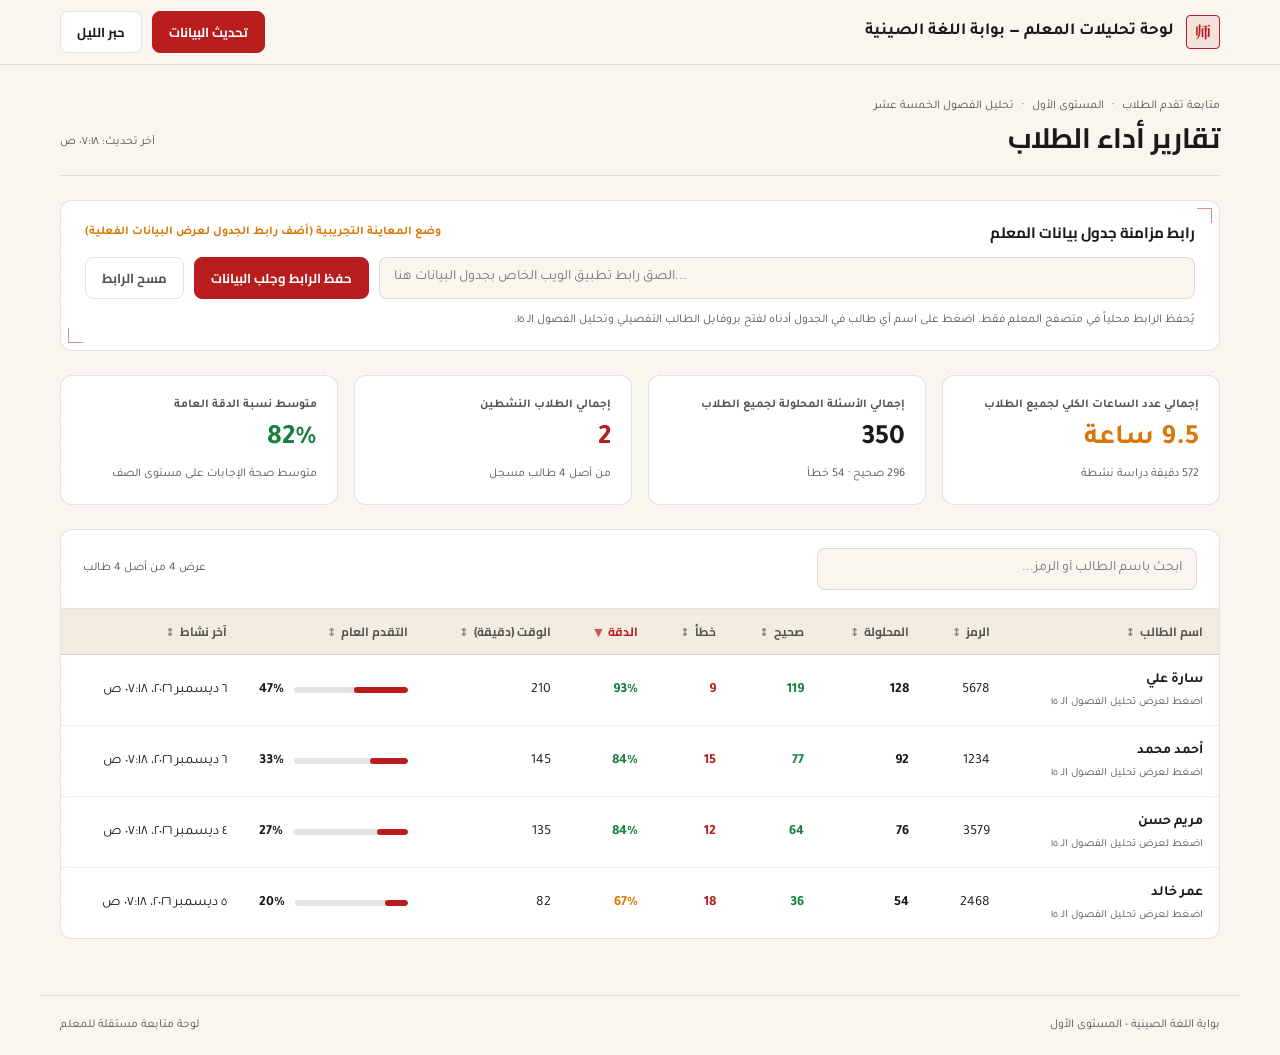
==== public/teacher-dashboard.html @ 62e30e83 "Initial commit" ====
<!doctype html>
<html lang="ar" dir="rtl">
  <head>
    <meta charset="UTF-8" />
    <meta name="viewport" content="width=device-width, initial-scale=1.0" />
    <title>لوحة تحليلات المعلم — بوابة اللغة الصينية - المستوى الأول</title>
    <link rel="preconnect" href="https://fonts.googleapis.com" />
    <link rel="preconnect" href="https://fonts.gstatic.com" crossorigin />
    <link
      href="https://fonts.googleapis.com/css2?family=Cairo:wght@400;600;700&family=Noto+Serif+SC:wght@600;700&family=Tajawal:wght@400;500;700&display=swap"
      rel="stylesheet"
    />
    <style>
      :root {
        --canvas: #F9F6F0;
        --surface: #FFFFFF;
        --surface-muted: #F2ECE1;
        --ink: #1C1917;
        --ink-muted: #57534E;
        --border: rgba(28, 25, 23, 0.12);
        --border-subtle: rgba(28, 25, 23, 0.08);
        --cinnabar: #B91C1C;
        --cinnabar-hover: #991B1B;
        --cinnabar-soft: rgba(185, 28, 28, 0.09);
        --gold: #D97706;
        --gold-soft: rgba(217, 119, 6, 0.12);
        --jade: #15803D;
        --jade-soft: rgba(21, 128, 61, 0.1);
        --dot-color: rgba(28, 25, 23, 0.04);
        --backdrop: rgba(18, 17, 16, 0.62);
      }

      .dark {
        --canvas: #121110;
        --surface: #1E1C1A;
        --surface-muted: #292623;
        --ink: #F5F2EB;
        --ink-muted: #A8A29E;
        --border: rgba(245, 242, 235, 0.12);
        --border-subtle: rgba(245, 242, 235, 0.08);
        --cinnabar: #EF4444;
        --cinnabar-hover: #DC2626;
        --cinnabar-soft: rgba(239, 68, 68, 0.14);
        --gold: #F59E0B;
        --gold-soft: rgba(245, 158, 11, 0.16);
        --jade: #22C55E;
        --jade-soft: rgba(34, 197, 94, 0.14);
        --dot-color: rgba(245, 242, 235, 0.04);
        --backdrop: rgba(0, 0, 0, 0.72);
      }

      * {
        box-sizing: border-box;
      }

      body {
        margin: 0;
        min-height: 100vh;
        font-family: 'Tajawal', 'Cairo', system-ui, sans-serif;
        background-color: var(--canvas);
        background-image: radial-gradient(var(--dot-color) 1px, transparent 1px);
        background-size: 24px 24px;
        color: var(--ink);
        line-height: 1.6;
        transition: background-color 180ms ease, color 180ms ease;
      }

      .dark body {
        letter-spacing: 0.01em;
      }

      body.modal-open {
        overflow: hidden;
      }

      h1, h2, h3, button, th {
        font-family: 'Cairo', 'Tajawal', system-ui, sans-serif;
      }

      .font-hanzi {
        font-family: 'Noto Serif SC', 'KaiTi', 'STKaiti', serif;
      }

      .tabular-nums {
        font-variant-numeric: tabular-nums;
      }

      /* شريط التنقل العلوي */
      .topbar {
        position: sticky;
        top: 0;
        z-index: 30;
        border-bottom: 1px solid var(--border);
        background-color: var(--canvas);
        backdrop-filter: blur(8px);
      }

      .topbar-inner {
        max-width: 1200px;
        margin: 0 auto;
        padding: 0 20px;
        height: 64px;
        display: flex;
        align-items: center;
        justify-content: space-between;
        gap: 16px;
      }

      .brand {
        display: flex;
        align-items: center;
        gap: 12px;
        white-space: nowrap;
      }

      .seal {
        width: 34px;
        height: 34px;
        border-radius: 4px;
        border: 1.5px solid var(--cinnabar);
        color: var(--cinnabar);
        background: var(--cinnabar-soft);
        display: inline-flex;
        align-items: center;
        justify-content: center;
        font-size: 16px;
        font-weight: 700;
        flex-shrink: 0;
      }

      .brand-title {
        font-size: 17px;
        font-weight: 700;
        color: var(--ink);
      }

      .topbar-actions {
        display: flex;
        align-items: center;
        gap: 10px;
        flex-shrink: 0;
      }

      /* الإطار الصيني التقليدي */
      .neo-frame {
        position: relative;
        background-color: var(--surface);
        border: 1px solid var(--border);
        border-radius: 12px;
      }

      .neo-frame::before,
      .neo-frame::after {
        content: '';
        position: absolute;
        width: 14px;
        height: 14px;
        pointer-events: none;
        opacity: 0.5;
      }

      .neo-frame::before {
        top: 7px;
        right: 7px;
        border-top: 1.5px solid var(--cinnabar);
        border-right: 1.5px solid var(--cinnabar);
      }

      .neo-frame::after {
        bottom: 7px;
        left: 7px;
        border-bottom: 1.5px solid var(--cinnabar);
        border-left: 1.5px solid var(--cinnabar);
      }

      /* أزرار وحقول */
      .btn {
        display: inline-flex;
        align-items: center;
        justify-content: center;
        gap: 8px;
        min-height: 40px;
        padding: 8px 16px;
        border-radius: 8px;
        font-size: 13px;
        font-weight: 700;
        cursor: pointer;
        border: 1px solid var(--border);
        background-color: var(--surface);
        color: var(--ink);
        white-space: nowrap;
        transition: border-color 150ms ease, background-color 150ms ease, color 150ms ease;
      }

      .btn:hover:not(:disabled) {
        border-color: var(--cinnabar);
      }

      .btn:disabled {
        opacity: 0.55;
        cursor: not-allowed;
      }

      .btn-primary {
        background-color: var(--cinnabar);
        border-color: var(--cinnabar);
        color: #FFFFFF;
      }

      .btn-primary:hover:not(:disabled) {
        background-color: var(--cinnabar-hover);
        border-color: var(--cinnabar-hover);
      }

      .btn-ghost {
        background-color: transparent;
        color: var(--ink-muted);
      }

      .btn-ghost:hover:not(:disabled) {
        color: var(--cinnabar);
      }

      .input {
        width: 100%;
        min-height: 42px;
        padding: 9px 14px;
        border-radius: 8px;
        border: 1px solid var(--border);
        background-color: var(--canvas);
        color: var(--ink);
        font-family: inherit;
        font-size: 14px;
        outline: none;
        transition: border-color 150ms ease, box-shadow 150ms ease;
      }

      .input:focus {
        border-color: var(--cinnabar);
        box-shadow: 0 0 0 3px var(--cinnabar-soft);
      }

      .input-ltr {
        direction: ltr;
        text-align: left;
      }

      /* الحاوية الرئيسية */
      .container {
        max-width: 1200px;
        margin: 0 auto;
        padding: 32px 20px 56px;
        display: flex;
        flex-direction: column;
        gap: 24px;
      }

      .page-header {
        display: flex;
        flex-wrap: wrap;
        align-items: flex-end;
        justify-content: space-between;
        gap: 16px;
        padding-bottom: 18px;
        border-bottom: 1px solid var(--border);
      }

      .meta-line {
        font-size: 12px;
        color: var(--ink-muted);
        display: flex;
        align-items: center;
        gap: 8px;
        margin-bottom: 4px;
      }

      .page-title {
        margin: 0;
        font-size: 28px;
        font-weight: 700;
        line-height: 1.3;
      }

      /* لوحة إعداد رابط جدول البيانات */
      .config-panel {
        padding: 20px 24px;
        display: flex;
        flex-direction: column;
        gap: 12px;
      }

      .config-header {
        display: flex;
        flex-wrap: wrap;
        align-items: center;
        justify-content: space-between;
        gap: 8px;
      }

      .config-title {
        margin: 0;
        font-size: 15px;
        font-weight: 700;
      }

      .config-status {
        font-size: 12px;
        font-weight: 700;
      }

      .status-live {
        color: var(--jade);
      }

      .status-preview {
        color: var(--gold);
      }

      .status-error {
        color: var(--cinnabar);
      }

      .config-form {
        display: flex;
        flex-wrap: wrap;
        gap: 10px;
        align-items: center;
      }

      .config-input-wrap {
        flex: 1 1 320px;
      }

      .config-hint {
        margin: 0;
        font-size: 12px;
        color: var(--ink-muted);
      }

      /* بطاقات المؤشرات */
      .kpi-grid {
        display: grid;
        grid-template-columns: repeat(4, minmax(0, 1fr));
        gap: 16px;
      }

      @media (max-width: 960px) {
        .kpi-grid {
          grid-template-columns: repeat(2, minmax(0, 1fr));
        }
      }

      @media (max-width: 540px) {
        .kpi-grid {
          grid-template-columns: 1fr;
        }
      }

      .kpi-card {
        background-color: var(--surface);
        border: 1px solid var(--border);
        border-radius: 12px;
        padding: 20px;
        display: flex;
        flex-direction: column;
        gap: 8px;
      }

      .kpi-label {
        font-size: 12px;
        font-weight: 700;
        color: var(--ink-muted);
      }

      .kpi-value {
        font-size: 28px;
        font-weight: 700;
        line-height: 1.2;
      }

      .kpi-sub {
        font-size: 12px;
        color: var(--ink-muted);
      }

      .tone-cinnabar {
        color: var(--cinnabar);
      }

      .tone-gold {
        color: var(--gold);
      }

      .tone-jade {
        color: var(--jade);
      }

      /* قسم الجدول */
      .table-section {
        background-color: var(--surface);
        border: 1px solid var(--border);
        border-radius: 12px;
        overflow: hidden;
      }

      .table-toolbar {
        padding: 18px 22px;
        border-bottom: 1px solid var(--border);
        display: flex;
        flex-wrap: wrap;
        align-items: center;
        justify-content: space-between;
        gap: 12px;
      }

      .search-wrap {
        flex: 1 1 260px;
        max-width: 380px;
      }

      .table-meta {
        font-size: 12px;
        color: var(--ink-muted);
      }

      .table-scroll {
        width: 100%;
        overflow-x: auto;
      }

      table {
        width: 100%;
        border-collapse: collapse;
        min-width: 860px;
      }

      thead th {
        background-color: var(--surface-muted);
        color: var(--ink-muted);
        font-size: 12px;
        font-weight: 700;
        text-align: right;
        padding: 13px 16px;
        border-bottom: 1px solid var(--border);
        white-space: nowrap;
        cursor: pointer;
        user-select: none;
        transition: color 150ms ease;
      }

      thead th:hover {
        color: var(--cinnabar);
      }

      thead th.sorted {
        color: var(--cinnabar);
      }

      .sort-arrow {
        display: inline-block;
        margin-right: 5px;
        font-size: 11px;
        opacity: 0.7;
      }

      tbody td {
        padding: 14px 16px;
        font-size: 14px;
        border-bottom: 1px solid var(--border-subtle);
        vertical-align: middle;
        white-space: nowrap;
      }

      tbody tr:last-child td {
        border-bottom: none;
      }

      tbody tr.student-row {
        cursor: pointer;
        transition: background-color 140ms ease;
      }

      tbody tr.student-row:hover,
      tbody tr.student-row:focus-visible {
        background-color: var(--canvas);
        outline: none;
      }

      .student-name-cell {
        display: flex;
        flex-direction: column;
        gap: 2px;
      }

      .student-name {
        font-weight: 700;
        color: var(--ink);
      }

      .student-row:hover .student-name {
        color: var(--cinnabar);
      }

      .row-drilldown-hint {
        font-size: 11px;
        color: var(--ink-muted);
      }

      .progress-cell {
        display: flex;
        align-items: center;
        gap: 10px;
        min-width: 125px;
      }

      .progress-track {
        flex: 1;
        height: 6px;
        border-radius: 999px;
        background-color: var(--border);
        overflow: hidden;
      }

      .progress-fill {
        height: 100%;
        border-radius: 999px;
        background-color: var(--cinnabar);
      }

      .progress-fill.good {
        background-color: var(--jade);
      }

      .progress-fill.warn {
        background-color: var(--gold);
      }

      .empty-row {
        text-align: center;
        padding: 36px 20px;
        color: var(--ink-muted);
        font-size: 14px;
      }

      .error-banner {
        display: none;
        padding: 12px 16px;
        border-radius: 8px;
        border: 1px solid var(--cinnabar);
        background-color: var(--cinnabar-soft);
        color: var(--cinnabar);
        font-size: 13px;
        font-weight: 600;
      }

      .error-banner.visible {
        display: block;
      }

      /* نافذة بروفايل الطالب التفصيلي */
      .modal-backdrop {
        position: fixed;
        inset: 0;
        z-index: 60;
        background-color: var(--backdrop);
        backdrop-filter: blur(3px);
        display: none;
        align-items: center;
        justify-content: center;
        padding: 20px;
      }

      .modal-backdrop.open {
        display: flex;
      }

      .modal-dialog {
        width: 100%;
        max-width: 940px;
        max-height: 90vh;
        display: flex;
        flex-direction: column;
        overflow: hidden;
        box-shadow: 0 24px 60px rgba(0, 0, 0, 0.28);
      }

      .modal-header {
        padding: 22px 26px;
        border-bottom: 1px solid var(--border);
        display: flex;
        flex-wrap: wrap;
        align-items: flex-start;
        justify-content: space-between;
        gap: 16px;
        background-color: var(--surface);
      }

      .modal-student-id {
        display: flex;
        align-items: center;
        gap: 14px;
      }

      .modal-seal {
        width: 46px;
        height: 46px;
        font-size: 20px;
      }

      .modal-title {
        margin: 0;
        font-size: 22px;
        font-weight: 700;
        line-height: 1.3;
      }

      .modal-body {
        padding: 22px 26px 26px;
        overflow-y: auto;
        display: flex;
        flex-direction: column;
        gap: 20px;
        background-color: var(--canvas);
      }

      .modal-stats-strip {
        display: grid;
        grid-template-columns: repeat(4, minmax(0, 1fr));
        gap: 12px;
      }

      @media (max-width: 720px) {
        .modal-stats-strip {
          grid-template-columns: repeat(2, minmax(0, 1fr));
        }
      }

      .mini-stat {
        background-color: var(--surface);
        border: 1px solid var(--border);
        border-radius: 10px;
        padding: 14px 16px;
        display: flex;
        flex-direction: column;
        gap: 4px;
      }

      .mini-stat-label {
        font-size: 11px;
        font-weight: 700;
        color: var(--ink-muted);
      }

      .mini-stat-value {
        font-size: 20px;
        font-weight: 700;
      }

      .chapters-card {
        background-color: var(--surface);
        border: 1px solid var(--border);
        border-radius: 10px;
        overflow: hidden;
      }

      .chapters-card-header {
        padding: 14px 18px;
        border-bottom: 1px solid var(--border);
        display: flex;
        flex-wrap: wrap;
        align-items: center;
        justify-content: space-between;
        gap: 10px;
      }

      .chapters-card-title {
        margin: 0;
        font-size: 15px;
        font-weight: 700;
      }

      .legend-inline {
        display: flex;
        flex-wrap: wrap;
        align-items: center;
        gap: 12px;
        font-size: 11px;
        color: var(--ink-muted);
      }

      .chapters-table {
        width: 100%;
        border-collapse: collapse;
        min-width: 640px;
      }

      .chapters-table thead th {
        cursor: default;
        padding: 11px 14px;
      }

      .chapters-table thead th:hover {
        color: var(--ink-muted);
      }

      .chapters-table tbody td {
        padding: 11px 14px;
        font-size: 13px;
      }

      .chapters-table tbody tr.high-error-row {
        background-color: var(--cinnabar-soft);
      }

      .chapter-name-wrap {
        display: flex;
        align-items: center;
        gap: 10px;
      }

      .chapter-numeral {
        width: 28px;
        height: 28px;
        border-radius: 5px;
        border: 1px solid var(--border);
        background-color: var(--canvas);
        display: inline-flex;
        align-items: center;
        justify-content: center;
        font-size: 13px;
        font-weight: 700;
        flex-shrink: 0;
      }

      .high-error-row .chapter-numeral {
        border-color: var(--cinnabar);
        color: var(--cinnabar);
      }

      .status-text {
        font-size: 12px;
        font-weight: 700;
      }

      footer {
        max-width: 1200px;
        margin: 0 auto;
        padding: 20px;
        border-top: 1px solid var(--border);
        display: flex;
        flex-wrap: wrap;
        justify-content: space-between;
        gap: 8px;
        font-size: 12px;
        color: var(--ink-muted);
      }

      @media (prefers-reduced-motion: reduce) {
        * {
          transition: none !important;
        }
      }
    </style>
  </head>
  <body>
    <header class="topbar">
      <div class="topbar-inner">
        <div class="brand">
          <span class="seal font-hanzi" aria-hidden="true">师</span>
          <span class="brand-title">لوحة تحليلات المعلم — بوابة اللغة الصينية</span>
        </div>

        <div class="topbar-actions">
          <button type="button" id="refreshBtn" class="btn btn-primary">
            <span id="refreshBtnLabel">تحديث البيانات</span>
          </button>
          <button type="button" id="themeToggleBtn" class="btn" aria-label="تبديل المظهر">
            <span id="themeToggleLabel">حبر الليل</span>
          </button>
        </div>
      </div>
    </header>

    <main class="container">
      <section class="page-header">
        <div>
          <div class="meta-line">
            <span>متابعة تقدم الطلاب</span>
            <span aria-hidden="true">·</span>
            <span>المستوى الأول</span>
            <span aria-hidden="true">·</span>
            <span>تحليل الفصول الخمسة عشر</span>
          </div>
          <h1 class="page-title">تقارير أداء الطلاب</h1>
        </div>
        <div class="meta-line tabular-nums" id="lastFetchLabel">آخر تحديث: —</div>
      </section>

      <!-- إعداد رابط جدول المعلم -->
      <section class="neo-frame config-panel" aria-label="إعداد رابط الربط مع جداول البيانات">
        <div class="config-header">
          <h2 class="config-title">رابط مزامنة جدول بيانات المعلم</h2>
          <span id="connectionStatus" class="config-status status-preview">
            وضع المعاينة التجريبية (لم يتم إدخال الرابط بعد)
          </span>
        </div>

        <form id="urlConfigForm" class="config-form">
          <div class="config-input-wrap">
            <input
              id="scriptUrlInput"
              type="url"
              class="input input-ltr"
              placeholder="الصق رابط تطبيق الويب الخاص بجدول البيانات هنا..."
              autocomplete="off"
            />
          </div>
          <button type="submit" class="btn btn-primary">حفظ الرابط وجلب البيانات</button>
          <button type="button" id="clearUrlBtn" class="btn btn-ghost">مسح الرابط</button>
        </form>

        <p class="config-hint">
          يُحفظ الرابط محلياً في متصفح المعلم فقط. اضغط على اسم أي طالب في الجدول أدناه لفتح
          بروفايل الطالب التفصيلي وتحليل الفصول الـ ١٥.
        </p>

        <div id="errorBanner" class="error-banner" role="alert"></div>
      </section>

      <!-- بطاقات مؤشرات الأداء العليا -->
      <section class="kpi-grid" aria-label="ملخص مؤشرات الصف">
        <article class="kpi-card">
          <span class="kpi-label">إجمالي عدد الساعات الكلي لجميع الطلاب</span>
          <span id="kpiTotalHours" class="kpi-value tabular-nums tone-gold">0.0 ساعة</span>
          <span id="kpiTotalMinutesSub" class="kpi-sub tabular-nums">0 دقيقة دراسة نشطة</span>
        </article>

        <article class="kpi-card">
          <span class="kpi-label">إجمالي الأسئلة المحلولة لجميع الطلاب</span>
          <span id="kpiTotalSolvedAll" class="kpi-value tabular-nums">0</span>
          <span id="kpiCorrectWrongSub" class="kpi-sub tabular-nums">0 صحيح · 0 خطأ</span>
        </article>

        <article class="kpi-card">
          <span class="kpi-label">إجمالي الطلاب النشطين</span>
          <span id="kpiActiveToday" class="kpi-value tabular-nums tone-cinnabar">0</span>
          <span id="kpiTotalStudentsSub" class="kpi-sub tabular-nums">من أصل 0 طالب مسجل</span>
        </article>

        <article class="kpi-card">
          <span class="kpi-label">متوسط نسبة الدقة العامة</span>
          <span id="kpiAvgAccuracy" class="kpi-value tabular-nums tone-jade">0%</span>
          <span class="kpi-sub">متوسط صحة الإجابات على مستوى الصف</span>
        </article>
      </section>

      <!-- جدول الطلاب القابل للبحث والفرز والنقر -->
      <section class="table-section" aria-label="جدول إحصائيات الطلاب">
        <div class="table-toolbar">
          <div class="search-wrap">
            <input
              id="searchInput"
              type="search"
              class="input"
              placeholder="ابحث باسم الطالب أو الرمز..."
              aria-label="بحث في قائمة الطلاب"
            />
          </div>
          <div id="tableCountMeta" class="table-meta tabular-nums">عرض 0 من أصل 0 طالب</div>
        </div>

        <div class="table-scroll">
          <table>
            <thead>
              <tr>
                <th data-sort="studentName">اسم الطالب<span class="sort-arrow"></span></th>
                <th data-sort="studentCode">الرمز<span class="sort-arrow"></span></th>
                <th data-sort="totalSolved">المحلولة<span class="sort-arrow"></span></th>
                <th data-sort="correctCount">صحيح<span class="sort-arrow"></span></th>
                <th data-sort="wrongCount">خطأ<span class="sort-arrow"></span></th>
                <th data-sort="accuracyPercent">الدقة<span class="sort-arrow"></span></th>
                <th data-sort="activeMinutes">الوقت (دقيقة)<span class="sort-arrow"></span></th>
                <th data-sort="overallProgressPercent">التقدم العام<span class="sort-arrow"></span></th>
                <th data-sort="lastActive">آخر نشاط<span class="sort-arrow"></span></th>
              </tr>
            </thead>
            <tbody id="studentsTableBody"></tbody>
          </table>
        </div>
      </section>
    </main>

    <!-- نافذة بروفايل الطالب التفصيلي (تحليل الفصول الـ 15) -->
    <div
      id="studentModalBackdrop"
      class="modal-backdrop"
      role="dialog"
      aria-modal="true"
      aria-labelledby="modalStudentName"
    >
      <div class="neo-frame modal-dialog" id="studentModalDialog">
        <div class="modal-header">
          <div class="modal-student-id">
            <span class="seal modal-seal font-hanzi" aria-hidden="true">生</span>
            <div>
              <div class="meta-line">
                <span>بروفايل الطالب التفصيلي</span>
                <span aria-hidden="true">·</span>
                <span id="modalStudentCode" class="tabular-nums">الرمز: —</span>
                <span aria-hidden="true">·</span>
                <span id="modalStudentLastActive" class="tabular-nums">آخر نشاط: —</span>
              </div>
              <h2 id="modalStudentName" class="modal-title">—</h2>
            </div>
          </div>

          <button type="button" id="closeModalBtn" class="btn">إغلاق</button>
        </div>

        <div class="modal-body">
          <div class="modal-stats-strip">
            <div class="mini-stat">
              <span class="mini-stat-label">إجمالي ساعات الدراسة</span>
              <span id="modalTotalHours" class="mini-stat-value tabular-nums tone-gold">0.0 ساعة</span>
            </div>
            <div class="mini-stat">
              <span class="mini-stat-label">نسبة الدقة العامة</span>
              <span id="modalAccuracy" class="mini-stat-value tabular-nums tone-jade">0%</span>
            </div>
            <div class="mini-stat">
              <span class="mini-stat-label">التقدم في المنهج</span>
              <span id="modalProgress" class="mini-stat-value tabular-nums">0%</span>
            </div>
            <div class="mini-stat">
              <span class="mini-stat-label">إجمالي المحلول والأخطاء</span>
              <span id="modalSolvedSummary" class="mini-stat-value tabular-nums">0 / 0</span>
            </div>
          </div>

          <div class="chapters-card">
            <div class="chapters-card-header">
              <h3 class="chapters-card-title">تحليل الفصول الـ ١٥</h3>
              <div class="legend-inline">
                <span class="tone-jade">ممتاز (٨٥٪ فأكثر)</span>
                <span aria-hidden="true">·</span>
                <span class="tone-gold">متوسط (٧٠٪ – ٨٤٪)</span>
                <span aria-hidden="true">·</span>
                <span class="tone-cinnabar">أخطاء مرتفعة / يحتاج مراجعة</span>
              </div>
            </div>

            <div class="table-scroll">
              <table class="chapters-table">
                <thead>
                  <tr>
                    <th>الفصل</th>
                    <th>إجمالي الأسئلة المحلولة</th>
                    <th>الإجابات الصحيحة</th>
                    <th>الأخطاء</th>
                    <th>نسبة الدقة</th>
                    <th>التقييم</th>
                  </tr>
                </thead>
                <tbody id="modalChaptersBody"></tbody>
              </table>
            </div>
          </div>
        </div>
      </div>
    </div>

    <footer>
      <span>بوابة اللغة الصينية - المستوى الأول</span>
      <span>لوحة متابعة مستقلة للمعلم</span>
    </footer>

    <script>
      (function () {
        'use strict';

        var DEFAULT_SCRIPT_WEB_APP_URL = '';
        var STORAGE_URL_KEY = 'teacher_dashboard_sheets_url_v1';
        var STORAGE_THEME_KEY = 'teacher_dashboard_theme_v1';

        var CHAPTERS_META = [
          { id: 1, zh: '一', ar: 'الفصل الأول' },
          { id: 2, zh: '二', ar: 'الفصل الثاني' },
          { id: 3, zh: '三', ar: 'الفصل الثالث' },
          { id: 4, zh: '四', ar: 'الفصل الرابع' },
          { id: 5, zh: '五', ar: 'الفصل الخامس' },
          { id: 6, zh: '六', ar: 'الفصل السادس' },
          { id: 7, zh: '七', ar: 'الفصل السابع' },
          { id: 8, zh: '八', ar: 'الفصل الثامن' },
          { id: 9, zh: '九', ar: 'الفصل التاسع' },
          { id: 10, zh: '十', ar: 'الفصل العاشر' },
          { id: 11, zh: '十一', ar: 'الفصل الحادي عشر' },
          { id: 12, zh: '十二', ar: 'الفصل الثاني عشر' },
          { id: 13, zh: '十三', ar: 'الفصل الثالث عشر' },
          { id: 14, zh: '十四', ar: 'الفصل الرابع عشر' },
          { id: 15, zh: '十五', ar: 'الفصل الخامس عشر' }
        ];

        function makeMockBreakdown(overrides) {
          var map = {};
          for (var i = 0; i < overrides.length; i++) {
            map[overrides[i].chapterId] = overrides[i];
          }
          var list = [];
          for (var c = 1; c <= 15; c++) {
            if (map[c]) {
              list.push(map[c]);
            } else {
              list.push({ chapterId: c, solved: 0, correct: 0, wrong: 0 });
            }
          }
          return list;
        }

        var todayIso = new Date().toISOString();
        var yesterdayIso = new Date(Date.now() - 86400000).toISOString();
        var twoDaysAgoIso = new Date(Date.now() - 2 * 86400000).toISOString();

        var SAMPLE_STUDENTS = [
          {
            studentId: 'ST01',
            studentName: 'أحمد محمد',
            studentCode: '1234',
            totalSolved: 92,
            correctCount: 77,
            wrongCount: 15,
            accuracyPercent: 84,
            activeMinutes: 145,
            overallProgressPercent: 33,
            lastActive: todayIso,
            chaptersBreakdown: makeMockBreakdown([
              { chapterId: 1, solved: 24, correct: 23, wrong: 1 },
              { chapterId: 2, solved: 20, correct: 18, wrong: 2 },
              { chapterId: 3, solved: 18, correct: 11, wrong: 7 },
              { chapterId: 4, solved: 16, correct: 14, wrong: 2 },
              { chapterId: 5, solved: 14, correct: 11, wrong: 3 }
            ])
          },
          {
            studentId: 'ST02',
            studentName: 'سارة علي',
            studentCode: '5678',
            totalSolved: 128,
            correctCount: 119,
            wrongCount: 9,
            accuracyPercent: 93,
            activeMinutes: 210,
            overallProgressPercent: 47,
            lastActive: todayIso,
            chaptersBreakdown: makeMockBreakdown([
              { chapterId: 1, solved: 22, correct: 22, wrong: 0 },
              { chapterId: 2, solved: 20, correct: 19, wrong: 1 },
              { chapterId: 3, solved: 20, correct: 19, wrong: 1 },
              { chapterId: 4, solved: 18, correct: 17, wrong: 1 },
              { chapterId: 5, solved: 18, correct: 16, wrong: 2 },
              { chapterId: 6, solved: 16, correct: 15, wrong: 1 },
              { chapterId: 7, solved: 14, correct: 11, wrong: 3 }
            ])
          },
          {
            studentId: 'ST03',
            studentName: 'عمر خالد',
            studentCode: '2468',
            totalSolved: 54,
            correctCount: 36,
            wrongCount: 18,
            accuracyPercent: 67,
            activeMinutes: 82,
            overallProgressPercent: 20,
            lastActive: yesterdayIso,
            chaptersBreakdown: makeMockBreakdown([
              { chapterId: 1, solved: 20, correct: 16, wrong: 4 },
              { chapterId: 2, solved: 18, correct: 10, wrong: 8 },
              { chapterId: 3, solved: 16, correct: 10, wrong: 6 }
            ])
          },
          {
            studentId: 'ST04',
            studentName: 'مريم حسن',
            studentCode: '3579',
            totalSolved: 76,
            correctCount: 64,
            wrongCount: 12,
            accuracyPercent: 84,
            activeMinutes: 135,
            overallProgressPercent: 27,
            lastActive: twoDaysAgoIso,
            chaptersBreakdown: makeMockBreakdown([
              { chapterId: 1, solved: 20, correct: 19, wrong: 1 },
              { chapterId: 2, solved: 20, correct: 18, wrong: 2 },
              { chapterId: 3, solved: 18, correct: 15, wrong: 3 },
              { chapterId: 4, solved: 18, correct: 12, wrong: 6 }
            ])
          }
        ];

        var state = {
          students: [],
          searchQuery: '',
          sortField: 'accuracyPercent',
          sortDir: 'desc',
          isLoading: false,
          selectedStudent: null
        };

        var elHtml = document.documentElement;
        var elThemeBtn = document.getElementById('themeToggleBtn');
        var elThemeLabel = document.getElementById('themeToggleLabel');
        var elRefreshBtn = document.getElementById('refreshBtn');
        var elRefreshLabel = document.getElementById('refreshBtnLabel');
        var elUrlForm = document.getElementById('urlConfigForm');
        var elUrlInput = document.getElementById('scriptUrlInput');
        var elClearUrlBtn = document.getElementById('clearUrlBtn');
        var elConnectionStatus = document.getElementById('connectionStatus');
        var elErrorBanner = document.getElementById('errorBanner');
        var elLastFetch = document.getElementById('lastFetchLabel');
        var elSearchInput = document.getElementById('searchInput');
        var elTableBody = document.getElementById('studentsTableBody');
        var elTableMeta = document.getElementById('tableCountMeta');

        var elKpiHours = document.getElementById('kpiTotalHours');
        var elKpiMinsSub = document.getElementById('kpiTotalMinutesSub');
        var elKpiTotalSolvedAll = document.getElementById('kpiTotalSolvedAll');
        var elKpiCorrectWrongSub = document.getElementById('kpiCorrectWrongSub');
        var elKpiActiveToday = document.getElementById('kpiActiveToday');
        var elKpiTotalStudentsSub = document.getElementById('kpiTotalStudentsSub');
        var elKpiAvg = document.getElementById('kpiAvgAccuracy');

        var elModalBackdrop = document.getElementById('studentModalBackdrop');
        var elCloseModalBtn = document.getElementById('closeModalBtn');
        var elModalName = document.getElementById('modalStudentName');
        var elModalCode = document.getElementById('modalStudentCode');
        var elModalLastActive = document.getElementById('modalStudentLastActive');
        var elModalHours = document.getElementById('modalTotalHours');
        var elModalAccuracy = document.getElementById('modalAccuracy');
        var elModalProgress = document.getElementById('modalProgress');
        var elModalSolvedSummary = document.getElementById('modalSolvedSummary');
        var elModalChaptersBody = document.getElementById('modalChaptersBody');

        var headerCells = Array.prototype.slice.call(
          document.querySelectorAll('.table-section thead th[data-sort]')
        );

        function getSavedUrl() {
          try {
            var stored = localStorage.getItem(STORAGE_URL_KEY);
            return (stored !== null ? stored : DEFAULT_SCRIPT_WEB_APP_URL).trim();
          } catch (e) {
            return DEFAULT_SCRIPT_WEB_APP_URL.trim();
          }
        }

        function saveUrl(url) {
          try {
            localStorage.setItem(STORAGE_URL_KEY, url.trim());
          } catch (e) {
            // تجاهل
          }
        }

        function applyTheme(mode) {
          if (mode === 'dark') {
            elHtml.classList.add('dark');
            elThemeLabel.textContent = 'ورق الأرز';
          } else {
            elHtml.classList.remove('dark');
            elThemeLabel.textContent = 'حبر الليل';
          }
          try {
            localStorage.setItem(STORAGE_THEME_KEY, mode);
          } catch (e) {
            // تجاهل
          }
        }

        function initTheme() {
          var saved = 'light';
          try {
            saved = localStorage.getItem(STORAGE_THEME_KEY) === 'dark' ? 'dark' : 'light';
          } catch (e) {
            saved = 'light';
          }
          applyTheme(saved);
        }

        function showError(msg) {
          if (!msg) {
            elErrorBanner.textContent = '';
            elErrorBanner.classList.remove('visible');
            return;
          }
          elErrorBanner.textContent = msg;
          elErrorBanner.classList.add('visible');
        }

        function escapeHtml(text) {
          return String(text)
            .replace(/&/g, '&amp;')
            .replace(/</g, '&lt;')
            .replace(/>/g, '&gt;')
            .replace(/"/g, '&quot;')
            .replace(/'/g, '&#39;');
        }

        function isSameLocalDay(isoString) {
          if (!isoString) return false;
          var d = new Date(isoString);
          if (isNaN(d.getTime())) return false;
          var now = new Date();
          return (
            d.getFullYear() === now.getFullYear() &&
            d.getMonth() === now.getMonth() &&
            d.getDate() === now.getDate()
          );
        }

        function formatLastActive(isoString) {
          if (!isoString) return '—';
          var d = new Date(isoString);
          if (isNaN(d.getTime())) return String(isoString);
          return d.toLocaleString('ar-EG', {
            year: 'numeric',
            month: 'short',
            day: 'numeric',
            hour: '2-digit',
            minute: '2-digit'
          });
        }

        function formatHours(minutes) {
          var hrs = minutes / 60;
          return hrs.toFixed(1) + ' ساعة';
        }

        function parseChaptersBreakdown(raw) {
          var parsed = raw;
          if (typeof raw === 'string' && raw.trim()) {
            try {
              parsed = JSON.parse(raw);
            } catch (e) {
              parsed = [];
            }
          }

          var byId = {};
          if (Array.isArray(parsed)) {
            for (var i = 0; i < parsed.length; i++) {
              var entry = parsed[i];
              if (entry && entry.chapterId) {
                var cid = Number(entry.chapterId);
                var solved = Math.max(0, Number(entry.solved || 0));
                var correct = Math.max(0, Math.min(solved, Number(entry.correct || 0)));
                var wrong =
                  entry.wrong !== undefined && entry.wrong !== ''
                    ? Math.max(0, Number(entry.wrong))
                    : Math.max(0, solved - correct);
                byId[cid] = { chapterId: cid, solved: solved, correct: correct, wrong: wrong };
              }
            }
          } else if (parsed && typeof parsed === 'object') {
            Object.keys(parsed).forEach(function (k) {
              var cid = Number(k);
              var entry = parsed[k];
              if (cid >= 1 && cid <= 15 && entry) {
                var solved = Math.max(0, Number(entry.solved || 0));
                var correct = Math.max(0, Math.min(solved, Number(entry.correct || 0)));
                var wrong =
                  entry.wrong !== undefined && entry.wrong !== ''
                    ? Math.max(0, Number(entry.wrong))
                    : Math.max(0, solved - correct);
                byId[cid] = { chapterId: cid, solved: solved, correct: correct, wrong: wrong };
              }
            });
          }

          var normalized = [];
          for (var c = 1; c <= 15; c++) {
            normalized.push(byId[c] || { chapterId: c, solved: 0, correct: 0, wrong: 0 });
          }
          return normalized;
        }

        function normalizeStudentRow(row, idx) {
          var solved = Number(row.totalSolved || 0);
          var correct = Number(row.correctCount || 0);
          var wrong =
            row.wrongCount !== undefined && row.wrongCount !== ''
              ? Number(row.wrongCount)
              : Math.max(0, solved - correct);
          var accuracy =
            row.accuracyPercent !== undefined && row.accuracyPercent !== ''
              ? Number(row.accuracyPercent)
              : solved > 0
                ? Math.round((correct / solved) * 100)
                : 0;

          return {
            uid: String(row.studentId || row.studentCode || 'row-' + idx),
            studentId: String(row.studentId || ''),
            studentName: String(row.studentName || 'طالب غير مسمى'),
            studentCode: String(row.studentCode || '—'),
            totalSolved: solved,
            correctCount: correct,
            wrongCount: wrong,
            accuracyPercent: Math.max(0, Math.min(100, Math.round(accuracy))),
            activeMinutes: Math.max(0, Math.round(Number(row.activeMinutes || 0))),
            overallProgressPercent: Math.max(
              0,
              Math.min(100, Math.round(Number(row.overallProgressPercent || 0)))
            ),
            lastActive: row.lastActive ? String(row.lastActive) : '',
            chaptersBreakdown: parseChaptersBreakdown(row.chaptersBreakdown)
          };
        }

        function renderKPIs(students) {
          var totalStudents = students.length;
          var sumAccuracy = 0;
          var totalMinutes = 0;
          var totalSolvedAll = 0;
          var totalCorrectAll = 0;
          var totalWrongAll = 0;
          var activeToday = 0;

          for (var i = 0; i < students.length; i++) {
            var s = students[i];
            sumAccuracy += s.accuracyPercent;
            totalMinutes += s.activeMinutes;
            totalSolvedAll += s.totalSolved;
            totalCorrectAll += s.correctCount;
            totalWrongAll += s.wrongCount;
            if (isSameLocalDay(s.lastActive)) {
              activeToday += 1;
            }
          }

          var avgAccuracy = totalStudents > 0 ? Math.round(sumAccuracy / totalStudents) : 0;

          elKpiHours.textContent = formatHours(totalMinutes);
          elKpiMinsSub.textContent = totalMinutes + ' دقيقة دراسة نشطة';
          elKpiTotalSolvedAll.textContent = String(totalSolvedAll);
          elKpiCorrectWrongSub.textContent =
            totalCorrectAll + ' صحيح · ' + totalWrongAll + ' خطأ';
          elKpiActiveToday.textContent = String(activeToday);
          elKpiTotalStudentsSub.textContent = 'من أصل ' + totalStudents + ' طالب مسجل';
          elKpiAvg.textContent = avgAccuracy + '%';
        }

        function renderSortIndicators() {
          headerCells.forEach(function (th) {
            var field = th.getAttribute('data-sort');
            var arrowSpan = th.querySelector('.sort-arrow');
            if (field === state.sortField) {
              th.classList.add('sorted');
              arrowSpan.textContent = state.sortDir === 'asc' ? '▲' : '▼';
            } else {
              th.classList.remove('sorted');
              arrowSpan.textContent = '↕';
            }
          });
        }

        function renderTable() {
          var query = state.searchQuery.trim().toLowerCase();
          var filtered = state.students.filter(function (s) {
            if (!query) return true;
            return (
              s.studentName.toLowerCase().indexOf(query) !== -1 ||
              s.studentCode.toLowerCase().indexOf(query) !== -1
            );
          });

          filtered.sort(function (a, b) {
            var field = state.sortField;
            var dir = state.sortDir === 'asc' ? 1 : -1;
            var valA = a[field];
            var valB = b[field];

            if (field === 'lastActive') {
              var tA = valA ? new Date(valA).getTime() : 0;
              var tB = valB ? new Date(valB).getTime() : 0;
              return (tA - tB) * dir;
            }

            if (typeof valA === 'number' && typeof valB === 'number') {
              return (valA - valB) * dir;
            }

            return String(valA).localeCompare(String(valB), 'ar') * dir;
          });

          elTableMeta.textContent =
            'عرض ' + filtered.length + ' من أصل ' + state.students.length + ' طالب';

          renderSortIndicators();

          if (filtered.length === 0) {
            elTableBody.innerHTML =
              '<tr><td colspan="9" class="empty-row">لا توجد نتائج مطابقة للبحث الحالي.</td></tr>';
            return;
          }

          var rowsHtml = filtered
            .map(function (s) {
              var accTone =
                s.accuracyPercent >= 80
                  ? 'tone-jade'
                  : s.accuracyPercent >= 60
                    ? 'tone-gold'
                    : 'tone-cinnabar';
              var fillCls =
                s.overallProgressPercent >= 100 ? 'progress-fill good' : 'progress-fill';

              return (
                '<tr class="student-row" tabindex="0" data-student-uid="' +
                escapeHtml(s.uid) +
                '">' +
                '<td>' +
                '<div class="student-name-cell">' +
                '<span class="student-name">' + escapeHtml(s.studentName) + '</span>' +
                '<span class="row-drilldown-hint">اضغط لعرض تحليل الفصول الـ ١٥</span>' +
                '</div>' +
                '</td>' +
                '<td class="tabular-nums">' + escapeHtml(s.studentCode) + '</td>' +
                '<td class="tabular-nums"><strong>' + s.totalSolved + '</strong></td>' +
                '<td class="tabular-nums tone-jade"><strong>' + s.correctCount + '</strong></td>' +
                '<td class="tabular-nums tone-cinnabar"><strong>' + s.wrongCount + '</strong></td>' +
                '<td class="tabular-nums ' + accTone + '"><strong>' + s.accuracyPercent + '%</strong></td>' +
                '<td class="tabular-nums">' + s.activeMinutes + '</td>' +
                '<td>' +
                '<div class="progress-cell tabular-nums">' +
                '<div class="progress-track"><div class="' + fillCls + '" style="width:' + s.overallProgressPercent + '%"></div></div>' +
                '<span><strong>' + s.overallProgressPercent + '%</strong></span>' +
                '</div>' +
                '</td>' +
                '<td class="tabular-nums">' + escapeHtml(formatLastActive(s.lastActive)) + '</td>' +
                '</tr>'
              );
            })
            .join('');

          elTableBody.innerHTML = rowsHtml;
        }

        function openStudentModal(student) {
          if (!student) return;
          state.selectedStudent = student;

          elModalName.textContent = student.studentName;
          elModalCode.textContent = 'الرمز: ' + student.studentCode;
          elModalLastActive.textContent = 'آخر نشاط: ' + formatLastActive(student.lastActive);
          elModalHours.textContent = formatHours(student.activeMinutes);
          elModalAccuracy.textContent = student.accuracyPercent + '%';
          elModalProgress.textContent = student.overallProgressPercent + '%';
          elModalSolvedSummary.textContent =
            student.totalSolved + ' سؤال · ' + student.wrongCount + ' خطأ';

          var breakdown = student.chaptersBreakdown || [];
          var html = CHAPTERS_META.map(function (meta) {
            var entry = breakdown.find(function (b) {
              return b.chapterId === meta.id;
            }) || { chapterId: meta.id, solved: 0, correct: 0, wrong: 0 };

            var hasActivity = entry.solved > 0;
            var accuracy = hasActivity ? Math.round((entry.correct / entry.solved) * 100) : 0;
            var isHighError = hasActivity && (accuracy < 70 || entry.wrong >= 5);
            var isGood = hasActivity && !isHighError && accuracy >= 85;
            var isMedium = hasActivity && !isHighError && accuracy >= 70 && accuracy < 85;

            var rowCls = isHighError ? 'high-error-row' : '';
            var fillCls = isGood
              ? 'progress-fill good'
              : isMedium
                ? 'progress-fill warn'
                : 'progress-fill';
            var accTone = !hasActivity
              ? ''
              : isHighError
                ? 'tone-cinnabar'
                : isGood
                  ? 'tone-jade'
                  : 'tone-gold';

            var statusLabel = !hasActivity
              ? '<span class="status-text" style="color:var(--ink-muted)">لم يبدأ بعد</span>'
              : isHighError
                ? '<span class="status-text tone-cinnabar">أخطاء مرتفعة · يحتاج مراجعة</span>'
                : isGood
                  ? '<span class="status-text tone-jade">ممتاز</span>'
                  : '<span class="status-text tone-gold">متوسط</span>';

            return (
              '<tr class="' + rowCls + '">' +
              '<td>' +
              '<div class="chapter-name-wrap">' +
              '<span class="chapter-numeral font-hanzi">' + meta.zh + '</span>' +
              '<strong>' + meta.ar + '</strong>' +
              '</div>' +
              '</td>' +
              '<td class="tabular-nums"><strong>' + entry.solved + '</strong></td>' +
              '<td class="tabular-nums tone-jade"><strong>' + entry.correct + '</strong></td>' +
              '<td class="tabular-nums ' + (entry.wrong > 0 ? 'tone-cinnabar' : '') + '"><strong>' + entry.wrong + '</strong></td>' +
              '<td>' +
              (hasActivity
                ? '<div class="progress-cell tabular-nums">' +
                  '<div class="progress-track"><div class="' + fillCls + '" style="width:' + accuracy + '%"></div></div>' +
                  '<span class="' + accTone + '"><strong>' + accuracy + '%</strong></span>' +
                  '</div>'
                : '<span style="color:var(--ink-muted)">—</span>') +
              '</td>' +
              '<td>' + statusLabel + '</td>' +
              '</tr>'
            );
          }).join('');

          elModalChaptersBody.innerHTML = html;
          elModalBackdrop.classList.add('open');
          document.body.classList.add('modal-open');
          elCloseModalBtn.focus();
        }

        function closeStudentModal() {
          state.selectedStudent = null;
          elModalBackdrop.classList.remove('open');
          document.body.classList.remove('modal-open');
        }

        function setLoading(loading) {
          state.isLoading = loading;
          elRefreshBtn.disabled = loading;
          elRefreshLabel.textContent = loading ? 'جارٍ التحديث...' : 'تحديث البيانات';
        }

        function updateConnectionStatus(mode, text) {
          elConnectionStatus.classList.remove('status-live', 'status-preview', 'status-error');
          elConnectionStatus.classList.add(mode);
          elConnectionStatus.textContent = text;
        }

        function fetchStudentData() {
          showError('');
          var url = getSavedUrl();

          if (!url) {
            state.students = SAMPLE_STUDENTS.map(normalizeStudentRow);
            updateConnectionStatus(
              'status-preview',
              'وضع المعاينة التجريبية (أضف رابط الجدول لعرض البيانات الفعلية)'
            );
            elLastFetch.textContent =
              'آخر تحديث: ' +
              new Date().toLocaleTimeString('ar-EG', { hour: '2-digit', minute: '2-digit' });
            renderKPIs(state.students);
            renderTable();
            return;
          }

          setLoading(true);
          fetch(url, { method: 'GET' })
            .then(function (response) {
              if (!response.ok) {
                throw new Error('تعذر الاتصال بالرابط (' + response.status + ')');
              }
              return response.json();
            })
            .then(function (data) {
              var rawList = Array.isArray(data)
                ? data
                : Array.isArray(data && data.students)
                  ? data.students
                  : Array.isArray(data && data.rows)
                    ? data.rows
                    : [];

              state.students = rawList.map(normalizeStudentRow);
              updateConnectionStatus('status-live', 'متصل بجدول بيانات المعلم');
              elLastFetch.textContent =
                'آخر تحديث: ' +
                new Date().toLocaleTimeString('ar-EG', { hour: '2-digit', minute: '2-digit' });
              renderKPIs(state.students);
              renderTable();
            })
            .catch(function () {
              updateConnectionStatus('status-error', 'تعذر جلب البيانات من الرابط');
              showError(
                'تعذر قراءة البيانات من رابط تطبيق الويب. تأكد من نشر سكربت الجلب بصلاحية الوصول للجميع، وسيتم عرض البيانات الحالية مؤقتاً.'
              );
              if (state.students.length === 0) {
                state.students = SAMPLE_STUDENTS.map(normalizeStudentRow);
                renderKPIs(state.students);
                renderTable();
              }
            })
            .finally(function () {
              setLoading(false);
            });
        }

        // ربط الأحداث
        elThemeBtn.addEventListener('click', function () {
          var isDark = elHtml.classList.contains('dark');
          applyTheme(isDark ? 'light' : 'dark');
        });

        elRefreshBtn.addEventListener('click', function () {
          fetchStudentData();
        });

        elUrlForm.addEventListener('submit', function (e) {
          e.preventDefault();
          var val = elUrlInput.value.trim();
          saveUrl(val);
          fetchStudentData();
        });

        elClearUrlBtn.addEventListener('click', function () {
          elUrlInput.value = '';
          saveUrl('');
          fetchStudentData();
        });

        elSearchInput.addEventListener('input', function (e) {
          state.searchQuery = e.target.value || '';
          renderTable();
        });

        headerCells.forEach(function (th) {
          th.addEventListener('click', function () {
            var field = th.getAttribute('data-sort');
            if (state.sortField === field) {
              state.sortDir = state.sortDir === 'asc' ? 'desc' : 'asc';
            } else {
              state.sortField = field;
              state.sortDir = field === 'studentName' || field === 'studentCode' ? 'asc' : 'desc';
            }
            renderTable();
          });
        });

        // فتح بروفايل الطالب عند النقر أو الضغط على Enter في أي صف
        function handleRowTrigger(targetEl) {
          var row = targetEl.closest ? targetEl.closest('tr.student-row') : null;
          if (!row) return;
          var uid = row.getAttribute('data-student-uid');
          var found = state.students.find(function (s) {
            return s.uid === uid;
          });
          if (found) {
            openStudentModal(found);
          }
        }

        elTableBody.addEventListener('click', function (e) {
          handleRowTrigger(e.target);
        });

        elTableBody.addEventListener('keydown', function (e) {
          if (e.key === 'Enter' || e.key === ' ') {
            var row = e.target.closest ? e.target.closest('tr.student-row') : null;
            if (row) {
              e.preventDefault();
              handleRowTrigger(row);
            }
          }
        });

        elCloseModalBtn.addEventListener('click', closeStudentModal);
        elModalBackdrop.addEventListener('click', function (e) {
          if (e.target === elModalBackdrop) {
            closeStudentModal();
          }
        });
        document.addEventListener('keydown', function (e) {
          if (e.key === 'Escape' && elModalBackdrop.classList.contains('open')) {
            closeStudentModal();
          }
        });

        // التشغيل الابتدائي
        initTheme();
        elUrlInput.value = getSavedUrl();
        fetchStudentData();
      })();
    </script>
  </body>
</html>
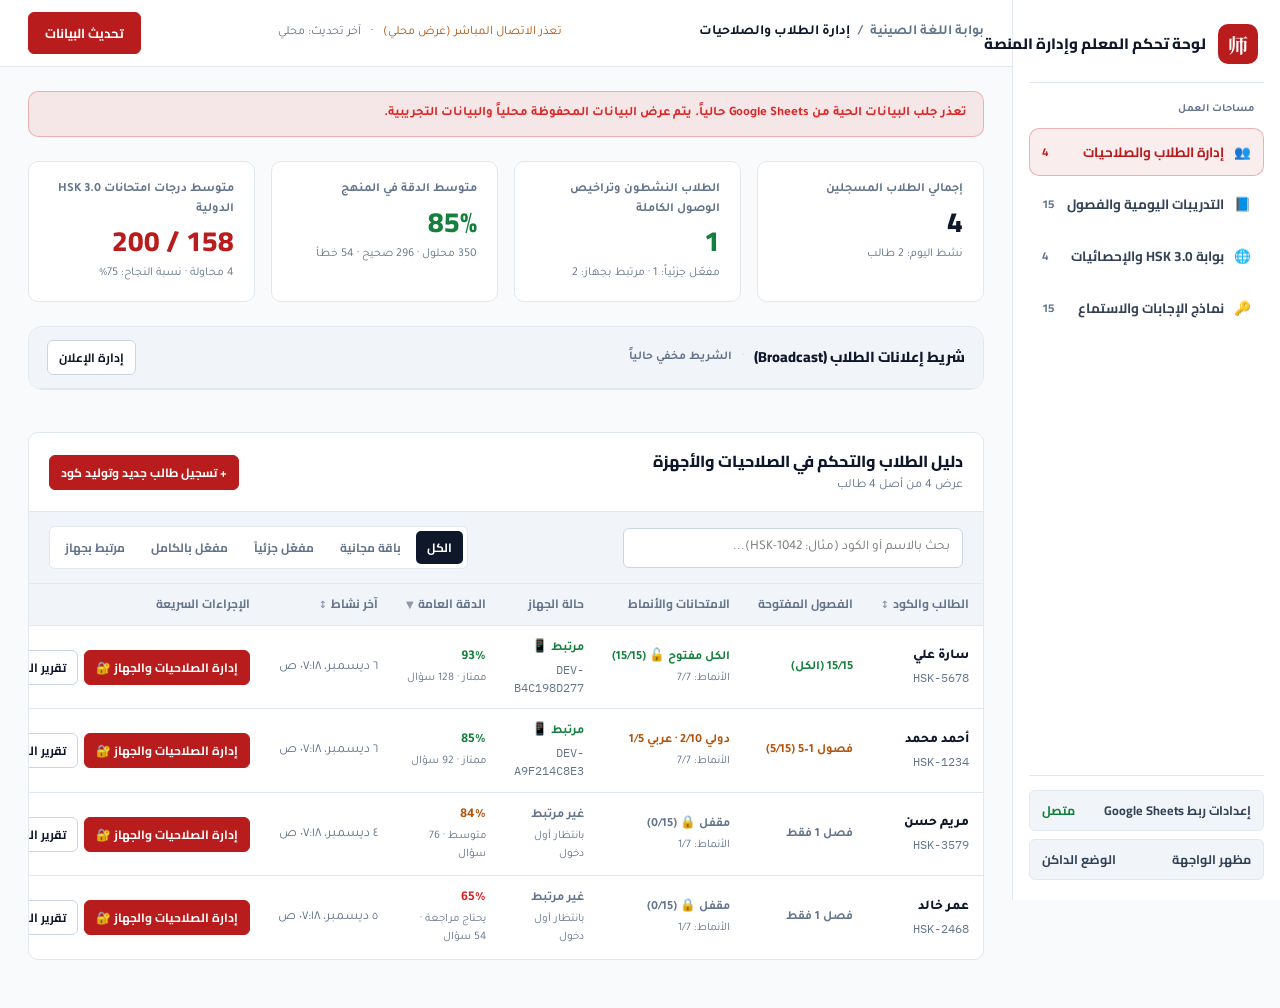
==== commit 3f5d5f95: "chore: sync latest updates and npmrc" ====
--- a/public/teacher-dashboard.html
+++ b/public/teacher-dashboard.html
@@ -3,66 +3,91 @@
   <head>
     <meta charset="UTF-8" />
     <meta name="viewport" content="width=device-width, initial-scale=1.0" />
-    <title>لوحة تحليلات المعلم — بوابة اللغة الصينية - المستوى الأول</title>
+    <title>لوحة تحكم المعلم وإدارة المنصة — بوابة اللغة الصينية HSK 3.0</title>
     <link rel="preconnect" href="https://fonts.googleapis.com" />
     <link rel="preconnect" href="https://fonts.gstatic.com" crossorigin />
     <link
-      href="https://fonts.googleapis.com/css2?family=Cairo:wght@400;600;700&family=Noto+Serif+SC:wght@600;700&family=Tajawal:wght@400;500;700&display=swap"
+      href="https://fonts.googleapis.com/css2?family=Cairo:wght@500;600;700;800&family=IBM+Plex+Mono:wght@500;600&family=Noto+Serif+SC:wght@600;700&family=Tajawal:wght@400;500;700&display=swap"
       rel="stylesheet"
     />
     <style>
       :root {
-        --canvas: #F9F6F0;
+        --canvas: #F8FAFC;
         --surface: #FFFFFF;
-        --surface-muted: #F2ECE1;
-        --ink: #1C1917;
-        --ink-muted: #57534E;
-        --border: rgba(28, 25, 23, 0.12);
-        --border-subtle: rgba(28, 25, 23, 0.08);
-        --cinnabar: #B91C1C;
-        --cinnabar-hover: #991B1B;
-        --cinnabar-soft: rgba(185, 28, 28, 0.09);
-        --gold: #D97706;
-        --gold-soft: rgba(217, 119, 6, 0.12);
+        --surface-subtle: #F1F5F9;
+        --surface-hover: #F8FAFC;
+        --ink: #0F172A;
+        --ink-secondary: #334155;
+        --ink-muted: #64748B;
+        --border: #E2E8F0;
+        --border-strong: #CBD5E1;
+        --accent: #B91C1C;
+        --accent-hover: #991B1B;
+        --accent-soft: rgba(185, 28, 28, 0.08);
+        --accent-border: rgba(185, 28, 28, 0.28);
         --jade: #15803D;
-        --jade-soft: rgba(21, 128, 61, 0.1);
-        --dot-color: rgba(28, 25, 23, 0.04);
-        --backdrop: rgba(18, 17, 16, 0.62);
+        --jade-soft: rgba(21, 128, 61, 0.09);
+        --jade-border: rgba(21, 128, 61, 0.3);
+        --amber: #B45309;
+        --amber-soft: rgba(180, 83, 9, 0.1);
+        --amber-border: rgba(180, 83, 9, 0.3);
+        --crimson: #DC2626;
+        --crimson-soft: rgba(220, 38, 38, 0.09);
+        --crimson-border: rgba(220, 38, 38, 0.28);
+        --backdrop: rgba(15, 23, 42, 0.58);
+        --sidebar-w: 268px;
+        --radius-sm: 6px;
+        --radius-md: 10px;
+        --radius-lg: 14px;
       }
 
       .dark {
-        --canvas: #121110;
-        --surface: #1E1C1A;
-        --surface-muted: #292623;
-        --ink: #F5F2EB;
-        --ink-muted: #A8A29E;
-        --border: rgba(245, 242, 235, 0.12);
-        --border-subtle: rgba(245, 242, 235, 0.08);
-        --cinnabar: #EF4444;
-        --cinnabar-hover: #DC2626;
-        --cinnabar-soft: rgba(239, 68, 68, 0.14);
-        --gold: #F59E0B;
-        --gold-soft: rgba(245, 158, 11, 0.16);
+        --canvas: #0B1120;
+        --surface: #111827;
+        --surface-subtle: #1E293B;
+        --surface-hover: #172033;
+        --ink: #F8FAFC;
+        --ink-secondary: #CBD5E1;
+        --ink-muted: #94A3B8;
+        --border: #1E293B;
+        --border-strong: #334155;
+        --accent: #EF4444;
+        --accent-hover: #DC2626;
+        --accent-soft: rgba(239, 68, 68, 0.14);
+        --accent-border: rgba(239, 68, 68, 0.35);
         --jade: #22C55E;
-        --jade-soft: rgba(34, 197, 94, 0.14);
-        --dot-color: rgba(245, 242, 235, 0.04);
-        --backdrop: rgba(0, 0, 0, 0.72);
-      }
-
-      * {
+        --jade-soft: rgba(34, 197, 94, 0.13);
+        --jade-border: rgba(34, 197, 94, 0.34);
+        --amber: #F59E0B;
+        --amber-soft: rgba(245, 158, 11, 0.14);
+        --amber-border: rgba(245, 158, 11, 0.35);
+        --crimson: #F87171;
+        --crimson-soft: rgba(248, 113, 113, 0.14);
+        --crimson-border: rgba(248, 113, 113, 0.34);
+        --backdrop: rgba(2, 6, 23, 0.78);
+      }
+
+      *,
+      *::before,
+      *::after {
         box-sizing: border-box;
       }
 
+      html,
       body {
         margin: 0;
+        padding: 0;
         min-height: 100vh;
+      }
+
+      body {
         font-family: 'Tajawal', 'Cairo', system-ui, sans-serif;
         background-color: var(--canvas);
-        background-image: radial-gradient(var(--dot-color) 1px, transparent 1px);
-        background-size: 24px 24px;
         color: var(--ink);
-        line-height: 1.6;
-        transition: background-color 180ms ease, color 180ms ease;
+        font-size: 14px;
+        line-height: 1.55;
+        -webkit-font-smoothing: antialiased;
+        transition: background-color 160ms ease, color 160ms ease;
       }
 
       .dark body {
@@ -73,7 +98,7 @@
         overflow: hidden;
       }
 
-      h1, h2, h3, button, th {
+      h1, h2, h3, h4, button, th {
         font-family: 'Cairo', 'Tajawal', system-ui, sans-serif;
       }
 
@@ -81,57 +106,222 @@
         font-family: 'Noto Serif SC', 'KaiTi', 'STKaiti', serif;
       }
 
+      .font-mono,
       .tabular-nums {
         font-variant-numeric: tabular-nums;
       }
 
-      /* شريط التنقل العلوي */
+      .font-mono {
+        font-family: 'IBM Plex Mono', ui-monospace, SFMono-Regular, monospace;
+      }
+
+      button:focus-visible,
+      input:focus-visible,
+      select:focus-visible,
+      [tabindex]:focus-visible {
+        outline: 2px solid var(--accent);
+        outline-offset: 2px;
+      }
+
+      /* ===================== هيكل التطبيق التنفيذي ===================== */
+      .app-shell {
+        display: grid;
+        grid-template-columns: var(--sidebar-w) minmax(0, 1fr);
+        min-height: 100vh;
+      }
+
+      /* القائمة الجانبية */
+      .sidebar {
+        position: sticky;
+        top: 0;
+        height: 100vh;
+        display: flex;
+        flex-direction: column;
+        justify-content: space-between;
+        background-color: var(--surface);
+        border-left: 1px solid var(--border);
+        padding: 20px 16px;
+        z-index: 25;
+      }
+
+      .brand-lockup {
+        display: flex;
+        align-items: center;
+        gap: 12px;
+        padding: 4px 6px 18px;
+        border-bottom: 1px solid var(--border);
+      }
+
+      .brand-seal {
+        width: 40px;
+        height: 40px;
+        border-radius: var(--radius-md);
+        background-color: var(--accent);
+        color: #FFFFFF;
+        display: inline-flex;
+        align-items: center;
+        justify-content: center;
+        font-size: 20px;
+        font-weight: 700;
+        flex-shrink: 0;
+      }
+
+      .brand-name {
+        font-family: 'Cairo', sans-serif;
+        font-size: 15px;
+        font-weight: 800;
+        color: var(--ink);
+        line-height: 1.3;
+        white-space: nowrap;
+      }
+
+      .sidebar-nav {
+        display: flex;
+        flex-direction: column;
+        gap: 4px;
+        margin-top: 18px;
+        flex: 1;
+      }
+
+      .nav-section-label {
+        font-size: 11px;
+        font-weight: 700;
+        color: var(--ink-muted);
+        padding: 0 10px 6px;
+      }
+
+      .nav-item {
+        width: 100%;
+        min-height: 44px;
+        display: flex;
+        align-items: center;
+        justify-content: space-between;
+        gap: 10px;
+        padding: 10px 12px;
+        border: 1px solid transparent;
+        border-radius: var(--radius-md);
+        background: transparent;
+        color: var(--ink-secondary);
+        font-size: 13.5px;
+        font-weight: 700;
+        text-align: right;
+        cursor: pointer;
+        white-space: nowrap;
+        transition: background-color 140ms ease, color 140ms ease, border-color 140ms ease;
+      }
+
+      .nav-item:hover {
+        background-color: var(--surface-subtle);
+        color: var(--ink);
+      }
+
+      .nav-item.active {
+        background-color: var(--accent-soft);
+        border-color: var(--accent-border);
+        color: var(--accent);
+      }
+
+      .nav-item-main {
+        display: inline-flex;
+        align-items: center;
+        gap: 10px;
+        min-width: 0;
+      }
+
+      .nav-item-text {
+        overflow: hidden;
+        text-overflow: ellipsis;
+        white-space: nowrap;
+      }
+
+      .nav-count {
+        font-size: 11.5px;
+        font-weight: 700;
+        color: var(--ink-muted);
+      }
+
+      .nav-item.active .nav-count {
+        color: var(--accent);
+      }
+
+      .sidebar-footer {
+        display: flex;
+        flex-direction: column;
+        gap: 8px;
+        padding-top: 14px;
+        border-top: 1px solid var(--border);
+      }
+
+      .sidebar-util-btn {
+        width: 100%;
+        min-height: 40px;
+        display: inline-flex;
+        align-items: center;
+        justify-content: space-between;
+        gap: 8px;
+        padding: 8px 12px;
+        border-radius: var(--radius-sm);
+        border: 1px solid var(--border);
+        background-color: var(--surface-subtle);
+        color: var(--ink-secondary);
+        font-size: 12.5px;
+        font-weight: 700;
+        cursor: pointer;
+        white-space: nowrap;
+        transition: border-color 140ms ease, color 140ms ease, background-color 140ms ease;
+      }
+
+      .sidebar-util-btn:hover {
+        border-color: var(--border-strong);
+        color: var(--ink);
+      }
+
+      /* المحتوى الرئيسي */
+      .main-column {
+        display: flex;
+        flex-direction: column;
+        min-width: 0;
+      }
+
+      /* الشريط العلوي الملتزم بـ 3 مناطق نظيفة */
       .topbar {
         position: sticky;
         top: 0;
-        z-index: 30;
-        border-bottom: 1px solid var(--border);
-        background-color: var(--canvas);
-        backdrop-filter: blur(8px);
-      }
-
-      .topbar-inner {
-        max-width: 1200px;
-        margin: 0 auto;
-        padding: 0 20px;
-        height: 64px;
+        z-index: 20;
+        min-height: 64px;
         display: flex;
         align-items: center;
         justify-content: space-between;
-        gap: 16px;
-      }
-
-      .brand {
+        gap: 24px;
+        padding: 12px 28px;
+        background-color: var(--surface);
+        border-bottom: 1px solid var(--border);
+      }
+
+      .topbar-breadcrumb {
         display: flex;
         align-items: center;
-        gap: 12px;
+        gap: 8px;
+        font-size: 14px;
+        font-weight: 700;
+        color: var(--ink-muted);
         white-space: nowrap;
-      }
-
-      .seal {
-        width: 34px;
-        height: 34px;
-        border-radius: 4px;
-        border: 1.5px solid var(--cinnabar);
-        color: var(--cinnabar);
-        background: var(--cinnabar-soft);
-        display: inline-flex;
+        overflow: hidden;
+      }
+
+      .topbar-breadcrumb strong {
+        color: var(--ink);
+        overflow: hidden;
+        text-overflow: ellipsis;
+      }
+
+      .topbar-meta {
+        display: flex;
         align-items: center;
-        justify-content: center;
-        font-size: 16px;
-        font-weight: 700;
-        flex-shrink: 0;
-      }
-
-      .brand-title {
-        font-size: 17px;
-        font-weight: 700;
-        color: var(--ink);
+        gap: 10px;
+        font-size: 12.5px;
+        color: var(--ink-muted);
+        white-space: nowrap;
       }
 
       .topbar-actions {
@@ -141,589 +331,596 @@
         flex-shrink: 0;
       }
 
-      /* الإطار الصيني التقليدي */
-      .neo-frame {
-        position: relative;
-        background-color: var(--surface);
-        border: 1px solid var(--border);
-        border-radius: 12px;
-      }
-
-      .neo-frame::before,
-      .neo-frame::after {
-        content: '';
-        position: absolute;
-        width: 14px;
-        height: 14px;
-        pointer-events: none;
-        opacity: 0.5;
-      }
-
-      .neo-frame::before {
-        top: 7px;
-        right: 7px;
-        border-top: 1.5px solid var(--cinnabar);
-        border-right: 1.5px solid var(--cinnabar);
-      }
-
-      .neo-frame::after {
-        bottom: 7px;
-        left: 7px;
-        border-bottom: 1.5px solid var(--cinnabar);
-        border-left: 1.5px solid var(--cinnabar);
-      }
-
-      /* أزرار وحقول */
+      /* الأزرار القياسية */
       .btn {
         display: inline-flex;
         align-items: center;
         justify-content: center;
-        gap: 8px;
+        gap: 7px;
         min-height: 40px;
         padding: 8px 16px;
-        border-radius: 8px;
+        border-radius: var(--radius-sm);
+        border: 1px solid var(--border-strong);
+        background-color: var(--surface);
+        color: var(--ink);
         font-size: 13px;
         font-weight: 700;
         cursor: pointer;
-        border: 1px solid var(--border);
-        background-color: var(--surface);
-        color: var(--ink);
         white-space: nowrap;
-        transition: border-color 150ms ease, background-color 150ms ease, color 150ms ease;
+        flex-shrink: 0;
+        transition: background-color 140ms ease, border-color 140ms ease, color 140ms ease, transform 140ms ease;
       }
 
       .btn:hover:not(:disabled) {
-        border-color: var(--cinnabar);
+        background-color: var(--surface-subtle);
       }
 
       .btn:disabled {
-        opacity: 0.55;
+        opacity: 0.52;
         cursor: not-allowed;
       }
 
       .btn-primary {
-        background-color: var(--cinnabar);
-        border-color: var(--cinnabar);
+        background-color: var(--accent);
+        border-color: var(--accent);
         color: #FFFFFF;
       }
 
       .btn-primary:hover:not(:disabled) {
-        background-color: var(--cinnabar-hover);
-        border-color: var(--cinnabar-hover);
-      }
-
-      .btn-ghost {
-        background-color: transparent;
-        color: var(--ink-muted);
-      }
-
-      .btn-ghost:hover:not(:disabled) {
-        color: var(--cinnabar);
-      }
-
-      .input {
+        background-color: var(--accent-hover);
+        border-color: var(--accent-hover);
+      }
+
+      .btn-jade {
+        background-color: var(--jade);
+        border-color: var(--jade);
+        color: #FFFFFF;
+      }
+
+      .btn-jade:hover:not(:disabled) {
+        opacity: 0.92;
+      }
+
+      .btn-danger-outline {
+        background-color: var(--crimson-soft);
+        border-color: var(--crimson-border);
+        color: var(--crimson);
+      }
+
+      .btn-danger-outline:hover:not(:disabled) {
+        background-color: var(--crimson);
+        border-color: var(--crimson);
+        color: #FFFFFF;
+      }
+
+      .btn-sm {
+        min-height: 34px;
+        padding: 5px 11px;
+        font-size: 12px;
+      }
+
+      .workspace-body {
         width: 100%;
-        min-height: 42px;
-        padding: 9px 14px;
-        border-radius: 8px;
-        border: 1px solid var(--border);
-        background-color: var(--canvas);
-        color: var(--ink);
-        font-family: inherit;
-        font-size: 14px;
-        outline: none;
-        transition: border-color 150ms ease, box-shadow 150ms ease;
-      }
-
-      .input:focus {
-        border-color: var(--cinnabar);
-        box-shadow: 0 0 0 3px var(--cinnabar-soft);
-      }
-
-      .input-ltr {
-        direction: ltr;
-        text-align: left;
-      }
-
-      /* الحاوية الرئيسية */
-      .container {
-        max-width: 1200px;
+        max-width: 1320px;
         margin: 0 auto;
-        padding: 32px 20px 56px;
+        padding: 24px 28px 48px;
         display: flex;
         flex-direction: column;
         gap: 24px;
       }
 
-      .page-header {
+      /* شريط تنبيه الأخطاء */
+      .error-banner {
+        display: none;
+        padding: 12px 16px;
+        border-radius: var(--radius-md);
+        border: 1px solid var(--crimson-border);
+        background-color: var(--crimson-soft);
+        color: var(--crimson);
+        font-size: 13px;
+        font-weight: 700;
+      }
+
+      .error-banner.visible {
+        display: block;
+      }
+
+      /* ===================== شريط مؤشرات الأداء الأربعة (Top KPI Strip) ===================== */
+      .kpi-grid {
+        display: grid;
+        grid-template-columns: repeat(4, minmax(0, 1fr));
+        gap: 16px;
+      }
+
+      .kpi-card {
+        background-color: var(--surface);
+        border: 1px solid var(--border);
+        border-radius: var(--radius-md);
+        padding: 18px 20px;
         display: flex;
-        flex-wrap: wrap;
-        align-items: flex-end;
-        justify-content: space-between;
-        gap: 16px;
-        padding-bottom: 18px;
-        border-bottom: 1px solid var(--border);
-      }
-
-      .meta-line {
+        flex-direction: column;
+        gap: 6px;
+      }
+
+      .kpi-label {
+        font-size: 12.5px;
+        font-weight: 700;
+        color: var(--ink-muted);
+      }
+
+      .kpi-value {
+        font-family: 'Cairo', sans-serif;
+        font-size: 28px;
+        font-weight: 800;
+        line-height: 1.2;
+        color: var(--ink);
+      }
+
+      .kpi-sub {
         font-size: 12px;
         color: var(--ink-muted);
-        display: flex;
-        align-items: center;
-        gap: 8px;
-        margin-bottom: 4px;
-      }
-
-      .page-title {
-        margin: 0;
-        font-size: 28px;
-        font-weight: 700;
-        line-height: 1.3;
-      }
-
-      /* لوحة إعداد رابط جدول البيانات */
-      .config-panel {
-        padding: 20px 24px;
+      }
+
+      .tone-jade { color: var(--jade) !important; }
+      .tone-amber { color: var(--amber) !important; }
+      .tone-crimson { color: var(--crimson) !important; }
+      .tone-accent { color: var(--accent) !important; }
+      .tone-muted { color: var(--ink-muted) !important; }
+
+      /* ===================== ألواح مساحات العمل ===================== */
+      .tab-panel {
         display: flex;
         flex-direction: column;
-        gap: 12px;
-      }
-
-      .config-header {
+        gap: 20px;
+      }
+
+      .tab-panel.hidden {
+        display: none;
+      }
+
+      .panel-surface {
+        background-color: var(--surface);
+        border: 1px solid var(--border);
+        border-radius: var(--radius-md);
+        overflow: hidden;
+      }
+
+      .panel-header {
         display: flex;
         flex-wrap: wrap;
         align-items: center;
         justify-content: space-between;
-        gap: 8px;
-      }
-
-      .config-title {
+        gap: 14px;
+        padding: 16px 20px;
+        border-bottom: 1px solid var(--border);
+      }
+
+      .panel-title {
         margin: 0;
-        font-size: 15px;
-        font-weight: 700;
-      }
-
-      .config-status {
-        font-size: 12px;
-        font-weight: 700;
-      }
-
-      .status-live {
-        color: var(--jade);
-      }
-
-      .status-preview {
-        color: var(--gold);
-      }
-
-      .status-error {
-        color: var(--cinnabar);
-      }
-
-      .config-form {
-        display: flex;
-        flex-wrap: wrap;
-        gap: 10px;
-        align-items: center;
-      }
-
-      .config-input-wrap {
-        flex: 1 1 320px;
-      }
-
-      .config-hint {
-        margin: 0;
-        font-size: 12px;
+        font-size: 16px;
+        font-weight: 800;
+        color: var(--ink);
+      }
+
+      .panel-subtitle {
+        margin: 2px 0 0;
+        font-size: 12.5px;
         color: var(--ink-muted);
       }
 
-      /* بطاقات المؤشرات */
-      .kpi-grid {
-        display: grid;
-        grid-template-columns: repeat(4, minmax(0, 1fr));
-        gap: 16px;
-      }
-
-      @media (max-width: 960px) {
-        .kpi-grid {
-          grid-template-columns: repeat(2, minmax(0, 1fr));
-        }
-      }
-
-      @media (max-width: 540px) {
-        .kpi-grid {
-          grid-template-columns: 1fr;
-        }
-      }
-
-      .kpi-card {
-        background-color: var(--surface);
-        border: 1px solid var(--border);
-        border-radius: 12px;
-        padding: 20px;
-        display: flex;
-        flex-direction: column;
-        gap: 8px;
-      }
-
-      .kpi-label {
-        font-size: 12px;
-        font-weight: 700;
-        color: var(--ink-muted);
-      }
-
-      .kpi-value {
-        font-size: 28px;
-        font-weight: 700;
-        line-height: 1.2;
-      }
-
-      .kpi-sub {
-        font-size: 12px;
-        color: var(--ink-muted);
-      }
-
-      .tone-cinnabar {
-        color: var(--cinnabar);
-      }
-
-      .tone-gold {
-        color: var(--gold);
-      }
-
-      .tone-jade {
-        color: var(--jade);
-      }
-
-      /* قسم الجدول */
-      .table-section {
-        background-color: var(--surface);
-        border: 1px solid var(--border);
-        border-radius: 12px;
-        overflow: hidden;
-      }
-
-      .table-toolbar {
-        padding: 18px 22px;
-        border-bottom: 1px solid var(--border);
+      /* شريط البحث والفلاتر */
+      .toolbar-row {
         display: flex;
         flex-wrap: wrap;
         align-items: center;
         justify-content: space-between;
         gap: 12px;
-      }
-
-      .search-wrap {
-        flex: 1 1 260px;
-        max-width: 380px;
-      }
-
-      .table-meta {
-        font-size: 12px;
-        color: var(--ink-muted);
-      }
-
-      .table-scroll {
-        width: 100%;
-        overflow-x: auto;
-      }
-
-      table {
-        width: 100%;
-        border-collapse: collapse;
-        min-width: 860px;
-      }
-
-      thead th {
-        background-color: var(--surface-muted);
+        padding: 14px 20px;
+        border-bottom: 1px solid var(--border);
+        background-color: var(--surface-subtle);
+      }
+
+      .input,
+      .select {
+        min-height: 40px;
+        padding: 8px 12px;
+        border-radius: var(--radius-sm);
+        border: 1px solid var(--border-strong);
+        background-color: var(--surface);
+        color: var(--ink);
+        font-family: inherit;
+        font-size: 13.5px;
+      }
+
+      .search-input {
+        min-width: 240px;
+        flex: 1;
+        max-width: 340px;
+      }
+
+      .segmented-filters {
+        display: inline-flex;
+        flex-wrap: wrap;
+        align-items: center;
+        gap: 4px;
+        padding: 4px;
+        border-radius: var(--radius-sm);
+        background-color: var(--surface);
+        border: 1px solid var(--border);
+      }
+
+      .filter-btn {
+        min-height: 32px;
+        padding: 5px 11px;
+        border: none;
+        border-radius: 5px;
+        background: transparent;
         color: var(--ink-muted);
         font-size: 12px;
         font-weight: 700;
-        text-align: right;
-        padding: 13px 16px;
+        cursor: pointer;
+        white-space: nowrap;
+        transition: background-color 140ms ease, color 140ms ease;
+      }
+
+      .filter-btn:hover {
+        color: var(--ink);
+      }
+
+      .filter-btn.active {
+        background-color: var(--ink);
+        color: var(--surface);
+      }
+
+      /* لوحة تسجيل طالب جديد المدمجة */
+      .register-drawer {
+        display: none;
+        padding: 16px 20px;
         border-bottom: 1px solid var(--border);
-        white-space: nowrap;
-        cursor: pointer;
-        user-select: none;
-        transition: color 150ms ease;
-      }
-
-      thead th:hover {
-        color: var(--cinnabar);
-      }
-
-      thead th.sorted {
-        color: var(--cinnabar);
-      }
-
-      .sort-arrow {
-        display: inline-block;
-        margin-right: 5px;
-        font-size: 11px;
-        opacity: 0.7;
-      }
-
-      tbody td {
-        padding: 14px 16px;
-        font-size: 14px;
-        border-bottom: 1px solid var(--border-subtle);
-        vertical-align: middle;
-        white-space: nowrap;
-      }
-
-      tbody tr:last-child td {
-        border-bottom: none;
-      }
-
-      tbody tr.student-row {
-        cursor: pointer;
-        transition: background-color 140ms ease;
-      }
-
-      tbody tr.student-row:hover,
-      tbody tr.student-row:focus-visible {
         background-color: var(--canvas);
-        outline: none;
-      }
-
-      .student-name-cell {
+      }
+
+      .register-drawer.open {
+        display: block;
+      }
+
+      .register-form {
         display: flex;
-        flex-direction: column;
-        gap: 2px;
-      }
-
-      .student-name {
-        font-weight: 700;
-        color: var(--ink);
-      }
-
-      .student-row:hover .student-name {
-        color: var(--cinnabar);
-      }
-
-      .row-drilldown-hint {
-        font-size: 11px;
-        color: var(--ink-muted);
-      }
-
-      .progress-cell {
-        display: flex;
+        flex-wrap: wrap;
         align-items: center;
         gap: 10px;
-        min-width: 125px;
-      }
-
-      .progress-track {
-        flex: 1;
-        height: 6px;
-        border-radius: 999px;
-        background-color: var(--border);
-        overflow: hidden;
-      }
-
-      .progress-fill {
-        height: 100%;
-        border-radius: 999px;
-        background-color: var(--cinnabar);
-      }
-
-      .progress-fill.good {
-        background-color: var(--jade);
-      }
-
-      .progress-fill.warn {
-        background-color: var(--gold);
-      }
-
-      .empty-row {
-        text-align: center;
-        padding: 36px 20px;
-        color: var(--ink-muted);
-        font-size: 14px;
-      }
-
-      .error-banner {
+      }
+
+      .generated-box {
         display: none;
+        margin-top: 12px;
         padding: 12px 16px;
-        border-radius: 8px;
-        border: 1px solid var(--cinnabar);
-        background-color: var(--cinnabar-soft);
-        color: var(--cinnabar);
-        font-size: 13px;
-        font-weight: 600;
-      }
-
-      .error-banner.visible {
-        display: block;
-      }
-
-      /* نافذة بروفايل الطالب التفصيلي */
-      .modal-backdrop {
-        position: fixed;
-        inset: 0;
-        z-index: 60;
-        background-color: var(--backdrop);
-        backdrop-filter: blur(3px);
-        display: none;
+        border-radius: var(--radius-sm);
+        border: 1px solid var(--jade-border);
+        background-color: var(--jade-soft);
         align-items: center;
-        justify-content: center;
-        padding: 20px;
-      }
-
-      .modal-backdrop.open {
+        justify-content: space-between;
+        flex-wrap: wrap;
+        gap: 12px;
+      }
+
+      .generated-box.visible {
         display: flex;
       }
 
-      .modal-dialog {
-        width: 100%;
-        max-width: 940px;
-        max-height: 90vh;
-        display: flex;
-        flex-direction: column;
-        overflow: hidden;
-        box-shadow: 0 24px 60px rgba(0, 0, 0, 0.28);
-      }
-
-      .modal-header {
-        padding: 22px 26px;
-        border-bottom: 1px solid var(--border);
-        display: flex;
-        flex-wrap: wrap;
-        align-items: flex-start;
-        justify-content: space-between;
-        gap: 16px;
-        background-color: var(--surface);
-      }
-
-      .modal-student-id {
-        display: flex;
-        align-items: center;
-        gap: 14px;
-      }
-
-      .modal-seal {
-        width: 46px;
-        height: 46px;
-        font-size: 20px;
-      }
-
-      .modal-title {
-        margin: 0;
-        font-size: 22px;
-        font-weight: 700;
-        line-height: 1.3;
-      }
-
-      .modal-body {
-        padding: 22px 26px 26px;
-        overflow-y: auto;
-        display: flex;
-        flex-direction: column;
-        gap: 20px;
-        background-color: var(--canvas);
-      }
-
-      .modal-stats-strip {
-        display: grid;
-        grid-template-columns: repeat(4, minmax(0, 1fr));
-        gap: 12px;
-      }
-
-      @media (max-width: 720px) {
-        .modal-stats-strip {
-          grid-template-columns: repeat(2, minmax(0, 1fr));
-        }
-      }
-
-      .mini-stat {
+      /* ===================== بطاقة شريط إعلانات الطلاب (Broadcast) ===================== */
+      .broadcast-card {
         background-color: var(--surface);
         border: 1px solid var(--border);
-        border-radius: 10px;
-        padding: 14px 16px;
-        display: flex;
-        flex-direction: column;
-        gap: 4px;
-      }
-
-      .mini-stat-label {
-        font-size: 11px;
-        font-weight: 700;
-        color: var(--ink-muted);
-      }
-
-      .mini-stat-value {
-        font-size: 20px;
-        font-weight: 700;
-      }
-
-      .chapters-card {
-        background-color: var(--surface);
-        border: 1px solid var(--border);
-        border-radius: 10px;
+        border-radius: var(--radius-lg);
+        margin-bottom: 18px;
         overflow: hidden;
       }
 
-      .chapters-card-header {
-        padding: 14px 18px;
-        border-bottom: 1px solid var(--border);
+      .broadcast-card-head {
         display: flex;
         flex-wrap: wrap;
         align-items: center;
         justify-content: space-between;
         gap: 10px;
-      }
-
-      .chapters-card-title {
-        margin: 0;
-        font-size: 15px;
-        font-weight: 700;
-      }
-
-      .legend-inline {
+        padding: 13px 18px;
+        background-color: var(--surface-subtle);
+        border-bottom: 1px solid var(--border);
+      }
+
+      .broadcast-head-info {
         display: flex;
         flex-wrap: wrap;
         align-items: center;
+        gap: 10px;
+      }
+
+      .broadcast-title {
+        margin: 0;
+        font-size: 14.5px;
+        font-weight: 800;
+        color: var(--ink);
+      }
+
+      .broadcast-status-text {
+        font-size: 12px;
+        font-weight: 700;
+        color: var(--ink-muted);
+      }
+
+      .broadcast-status-text.is-live {
+        color: var(--jade);
+      }
+
+      .broadcast-body {
+        padding: 16px 18px;
+        display: none;
+        flex-direction: column;
         gap: 12px;
-        font-size: 11px;
-        color: var(--ink-muted);
-      }
-
-      .chapters-table {
+      }
+
+      .broadcast-body.open {
+        display: flex;
+      }
+
+      .broadcast-grid {
+        display: grid;
+        grid-template-columns: minmax(0, 1fr) 210px;
+        gap: 10px;
+        align-items: start;
+      }
+
+      .broadcast-cta-row {
+        display: grid;
+        grid-template-columns: minmax(0, 220px) minmax(0, 1fr);
+        gap: 10px;
+      }
+
+      .broadcast-actions {
+        display: flex;
+        flex-wrap: wrap;
+        align-items: center;
+        justify-content: space-between;
+        gap: 12px;
+        padding-top: 8px;
+        border-top: 1px solid var(--border);
+      }
+
+      .broadcast-toggle-label {
+        display: inline-flex;
+        align-items: center;
+        gap: 8px;
+        font-size: 13px;
+        font-weight: 700;
+        color: var(--ink);
+        cursor: pointer;
+        user-select: none;
+      }
+
+      .broadcast-toggle-label input[type='checkbox'] {
+        width: 17px;
+        height: 17px;
+        accent-color: var(--jade);
+        cursor: pointer;
+      }
+
+      .broadcast-preview {
+        display: flex;
+        align-items: center;
+        justify-content: space-between;
+        gap: 10px;
+        padding: 10px 14px;
+        border-radius: var(--radius-sm);
+        border: 1px solid var(--border);
+        font-size: 12.5px;
+        line-height: 1.5;
+      }
+
+      .broadcast-preview.style-info {
+        background-color: rgba(29, 78, 216, 0.08);
+        border-color: rgba(29, 78, 216, 0.28);
+        color: #1E3A8A;
+      }
+
+      .dark .broadcast-preview.style-info {
+        background-color: rgba(59, 130, 246, 0.16);
+        border-color: rgba(96, 165, 250, 0.35);
+        color: #DBEAFE;
+      }
+
+      .broadcast-preview.style-important {
+        background-color: var(--amber-soft);
+        border-color: var(--amber-border);
+        color: #78350F;
+      }
+
+      .dark .broadcast-preview.style-important {
+        color: #FEF3C7;
+      }
+
+      .broadcast-preview.style-promo {
+        background-color: var(--jade-soft);
+        border-color: var(--jade-border);
+        color: #14532D;
+      }
+
+      .dark .broadcast-preview.style-promo {
+        color: #DCFCE7;
+      }
+
+      @media (max-width: 760px) {
+        .broadcast-grid,
+        .broadcast-cta-row {
+          grid-template-columns: 1fr;
+        }
+      }
+
+      /* ===================== الجداول التنفيذية عالية الكثافة ===================== */
+      .table-scroll {
+        width: 100%;
+        overflow-x: auto;
+      }
+
+      table {
         width: 100%;
         border-collapse: collapse;
-        min-width: 640px;
-      }
-
-      .chapters-table thead th {
-        cursor: default;
+        text-align: right;
+      }
+
+      thead th {
         padding: 11px 14px;
-      }
-
-      .chapters-table thead th:hover {
+        font-size: 12px;
+        font-weight: 700;
         color: var(--ink-muted);
-      }
-
-      .chapters-table tbody td {
-        padding: 11px 14px;
-        font-size: 13px;
-      }
-
-      .chapters-table tbody tr.high-error-row {
-        background-color: var(--cinnabar-soft);
-      }
-
-      .chapter-name-wrap {
+        background-color: var(--surface-subtle);
+        border-bottom: 1px solid var(--border);
+        white-space: nowrap;
+      }
+
+      thead th[data-sort] {
+        cursor: pointer;
+        user-select: none;
+      }
+
+      thead th[data-sort]:hover {
+        color: var(--ink);
+      }
+
+      .sort-arrow {
+        margin-right: 4px;
+        font-size: 10px;
+        opacity: 0.7;
+      }
+
+      tbody td {
+        padding: 12px 14px;
+        border-bottom: 1px solid var(--border);
+        vertical-align: middle;
+        font-size: 13.5px;
+      }
+
+      tbody tr:last-child td {
+        border-bottom: none;
+      }
+
+      tbody tr.data-row:hover {
+        background-color: var(--surface-hover);
+      }
+
+      .student-primary-cell {
+        display: flex;
+        flex-direction: column;
+        gap: 2px;
+      }
+
+      .student-name {
+        font-weight: 800;
+        color: var(--ink);
+      }
+
+      .student-code-sub {
+        font-size: 12px;
+        color: var(--ink-muted);
+      }
+
+      .status-line {
+        font-size: 12.5px;
+        font-weight: 700;
+        white-space: nowrap;
+      }
+
+      .sub-meta {
+        display: block;
+        font-size: 11.5px;
+        color: var(--ink-muted);
+        margin-top: 2px;
+      }
+
+      .row-actions {
         display: flex;
         align-items: center;
-        gap: 10px;
+        gap: 6px;
+        flex-wrap: nowrap;
+      }
+
+      .empty-row {
+        text-align: center;
+        padding: 36px 20px !important;
+        color: var(--ink-muted);
+        font-size: 14px;
+      }
+
+      /* شريط التقدم */
+      .progress-inline {
+        display: flex;
+        align-items: center;
+        gap: 8px;
+        min-width: 120px;
+      }
+
+      .progress-track {
+        flex: 1;
+        height: 7px;
+        border-radius: 999px;
+        background-color: var(--surface-subtle);
+        overflow: hidden;
+      }
+
+      .progress-fill {
+        height: 100%;
+        border-radius: 999px;
+        background-color: var(--accent);
+      }
+
+      .progress-fill.jade { background-color: var(--jade); }
+      .progress-fill.amber { background-color: var(--amber); }
+      .progress-fill.crimson { background-color: var(--crimson); }
+
+      /* ===================== تبويب ٢: تحليل الفصول ونقاط الضعف ===================== */
+      .weakspots-grid {
+        display: grid;
+        grid-template-columns: repeat(3, minmax(0, 1fr));
+        gap: 14px;
+        padding: 16px 20px;
+      }
+
+      .weakspot-item {
+        padding: 14px 16px;
+        border-radius: var(--radius-md);
+        border: 1px solid var(--border);
+        background-color: var(--canvas);
+        display: flex;
+        flex-direction: column;
+        gap: 6px;
+      }
+
+      .weakspot-item.alert {
+        border-color: var(--crimson-border);
+        background-color: var(--crimson-soft);
+      }
+
+      .weakspot-item.watch {
+        border-color: var(--amber-border);
+        background-color: var(--amber-soft);
+      }
+
+      .weakspot-item.strong {
+        border-color: var(--jade-border);
+        background-color: var(--jade-soft);
+      }
+
+      .chapter-tag {
+        display: inline-flex;
+        align-items: center;
+        gap: 8px;
       }
 
       .chapter-numeral {
         width: 28px;
         height: 28px;
-        border-radius: 5px;
-        border: 1px solid var(--border);
-        background-color: var(--canvas);
+        border-radius: 6px;
+        background-color: var(--accent-soft);
+        color: var(--accent);
         display: inline-flex;
         align-items: center;
         justify-content: center;
@@ -732,236 +929,1281 @@
         flex-shrink: 0;
       }
 
-      .high-error-row .chapter-numeral {
-        border-color: var(--cinnabar);
-        color: var(--cinnabar);
-      }
-
-      .status-text {
-        font-size: 12px;
-        font-weight: 700;
-      }
-
-      footer {
-        max-width: 1200px;
-        margin: 0 auto;
-        padding: 20px;
-        border-top: 1px solid var(--border);
+      .bank-drills-grid {
+        display: grid;
+        grid-template-columns: repeat(5, minmax(0, 1fr));
+        gap: 12px;
+        padding: 16px 20px;
+      }
+
+      .bank-drill-item {
+        padding: 12px 14px;
+        border-radius: var(--radius-sm);
+        border: 1px solid var(--border);
+        background-color: var(--canvas);
+      }
+
+      /* ===================== تبويب ٣: بوابة HSK 3.0 ===================== */
+      .hsk-patterns-summary-grid {
+        display: grid;
+        grid-template-columns: repeat(7, minmax(0, 1fr));
+        gap: 10px;
+        padding: 16px 20px;
+      }
+
+      .hsk-pattern-card {
+        padding: 12px;
+        border-radius: var(--radius-sm);
+        border: 1px solid var(--border);
+        background-color: var(--canvas);
+        display: flex;
+        flex-direction: column;
+        gap: 4px;
+      }
+
+      .hsk-pattern-row-grid {
+        display: grid;
+        grid-template-columns: repeat(7, minmax(64px, 1fr));
+        gap: 6px;
+      }
+
+      .hsk-pattern-cell {
+        padding: 5px 6px;
+        border-radius: 6px;
+        border: 1px solid var(--border);
+        background-color: var(--canvas);
+        font-size: 11px;
+        text-align: center;
+      }
+
+      .mock-attempt-row {
         display: flex;
         flex-wrap: wrap;
+        align-items: center;
+        gap: 8px;
+        padding: 5px 0;
+        border-bottom: 1px dashed var(--border);
+        font-size: 12.5px;
+      }
+
+      .mock-attempt-row:last-child {
+        border-bottom: none;
+      }
+
+      /* ===================== تبويب ٤: نماذج الإجابات ونصوص الاستماع ===================== */
+      .viewer-list {
+        padding: 18px 20px;
+        display: flex;
+        flex-direction: column;
+        gap: 14px;
+      }
+
+      .hsk-q-card {
+        border: 1px solid var(--border);
+        border-radius: var(--radius-md);
+        padding: 16px 18px;
+        background-color: var(--canvas);
+        display: flex;
+        flex-direction: column;
+        gap: 12px;
+      }
+
+      .hsk-q-head {
+        display: flex;
+        flex-wrap: wrap;
+        align-items: center;
+        justify-content: space-between;
+        gap: 10px;
+        padding-bottom: 10px;
+        border-bottom: 1px solid var(--border);
+      }
+
+      .hsk-transcript-box {
+        padding: 12px 14px;
+        border-radius: var(--radius-sm);
+        border: 1px solid var(--border);
+        background-color: var(--surface);
+        display: flex;
+        flex-direction: column;
+        gap: 6px;
+      }
+
+      .hsk-options-grid {
+        display: grid;
+        grid-template-columns: repeat(auto-fit, minmax(190px, 1fr));
+        gap: 8px;
+      }
+
+      .hsk-opt-item {
+        padding: 10px 12px;
+        border-radius: var(--radius-sm);
+        border: 1px solid var(--border);
+        background-color: var(--surface);
+        display: flex;
+        flex-direction: column;
+        gap: 3px;
+        font-size: 12.5px;
+      }
+
+      .hsk-opt-item.correct {
+        border-color: var(--jade-border);
+        background-color: var(--jade-soft);
+      }
+
+      /* ===================== النوافذ المنبثقة (Modals) ===================== */
+      .modal-backdrop {
+        position: fixed;
+        inset: 0;
+        z-index: 60;
+        display: none;
+        align-items: center;
+        justify-content: center;
+        padding: 20px;
+        background-color: var(--backdrop);
+        backdrop-filter: blur(2px);
+      }
+
+      .modal-backdrop.open {
+        display: flex;
+      }
+
+      .modal-dialog {
+        width: 100%;
+        max-width: 780px;
+        max-height: 90vh;
+        display: flex;
+        flex-direction: column;
+        background-color: var(--surface);
+        border: 1px solid var(--border-strong);
+        border-radius: var(--radius-lg);
+        overflow: hidden;
+      }
+
+      .modal-dialog.wide {
+        max-width: 960px;
+      }
+
+      .modal-header {
+        display: flex;
+        align-items: flex-start;
+        justify-content: space-between;
+        gap: 16px;
+        padding: 18px 22px;
+        border-bottom: 1px solid var(--border);
+        background-color: var(--surface-subtle);
+      }
+
+      .modal-title {
+        margin: 0;
+        font-size: 18px;
+        font-weight: 800;
+        color: var(--ink);
+      }
+
+      .modal-meta {
+        margin-top: 4px;
+        display: flex;
+        flex-wrap: wrap;
+        align-items: center;
+        gap: 8px;
+        font-size: 12.5px;
+        color: var(--ink-muted);
+      }
+
+      .modal-body {
+        padding: 20px 22px;
+        overflow-y: auto;
+        display: flex;
+        flex-direction: column;
+        gap: 20px;
+      }
+
+      .modal-footer {
+        display: flex;
+        flex-wrap: wrap;
+        align-items: center;
+        justify-content: space-between;
+        gap: 12px;
+        padding: 14px 22px;
+        border-top: 1px solid var(--border);
+        background-color: var(--surface-subtle);
+      }
+
+      /* ===================== نافذة التحكم في الصلاحيات والجهاز ===================== */
+      .access-group-card {
+        padding: 14px 16px;
+        border-radius: var(--radius-md);
+        border: 1px solid var(--border);
+        background-color: var(--canvas);
+      }
+
+      .access-section-title {
+        margin: 0 0 10px;
+        font-size: 13.5px;
+        font-weight: 800;
+        color: var(--ink);
+        display: flex;
+        flex-wrap: wrap;
+        align-items: center;
         justify-content: space-between;
         gap: 8px;
+      }
+
+      .access-section-controls {
+        display: flex;
+        align-items: center;
+        gap: 6px;
+        flex-wrap: wrap;
+      }
+
+      .access-counter-pill {
         font-size: 12px;
+        font-weight: 800;
+        padding: 2px 8px;
+        border-radius: 5px;
+        background-color: var(--surface);
+        border: 1px solid var(--border);
+      }
+
+      .mini-bulk-btn {
+        height: 27px;
+        padding: 0 10px;
+        border-radius: 5px;
+        border: 1px solid var(--border-strong);
+        background-color: var(--surface);
+        color: var(--ink-secondary);
+        font-size: 11.5px;
+        font-weight: 700;
+        cursor: pointer;
+        transition: border-color 120ms ease, background-color 120ms ease, color 120ms ease;
+      }
+
+      .mini-bulk-btn:hover {
+        border-color: var(--accent);
+        color: var(--accent);
+        background-color: var(--accent-soft);
+      }
+
+      .mini-bulk-btn.unlock:hover {
+        border-color: var(--jade);
+        color: var(--jade);
+        background-color: var(--jade-soft);
+      }
+
+      .mini-bulk-btn.lock:hover {
+        border-color: var(--crimson);
+        color: var(--crimson);
+        background-color: var(--crimson-soft);
+      }
+
+      .presets-grid {
+        display: grid;
+        grid-template-columns: repeat(3, minmax(0, 1fr));
+        gap: 10px;
+      }
+
+      .preset-btn {
+        min-height: 54px;
+        padding: 10px 12px;
+        border-radius: var(--radius-md);
+        border: 1px solid var(--border-strong);
+        background-color: var(--canvas);
+        color: var(--ink);
+        text-align: right;
+        cursor: pointer;
+        display: flex;
+        flex-direction: column;
+        justify-content: center;
+        gap: 2px;
+        transition: border-color 140ms ease, background-color 140ms ease, transform 140ms ease;
+      }
+
+      .preset-btn:hover {
+        border-color: var(--accent);
+        background-color: var(--accent-soft);
+      }
+
+      .preset-btn.vip {
+        border-color: var(--jade-border);
+        background-color: var(--jade-soft);
+      }
+
+      .preset-btn.vip:hover {
+        border-color: var(--jade);
+      }
+
+      .preset-btn-title {
+        font-size: 12.5px;
+        font-weight: 800;
+        color: var(--ink);
+      }
+
+      .preset-btn-sub {
+        font-size: 11px;
         color: var(--ink-muted);
       }
 
+      /* شبكة الأزرار الـ 15 للفصول + شبكات الامتحانات والأنماط */
+      .chapters-toggle-grid {
+        display: grid;
+        grid-template-columns: repeat(5, minmax(0, 1fr));
+        gap: 8px;
+      }
+
+      .mocks-toggle-grid {
+        display: grid;
+        grid-template-columns: repeat(5, minmax(0, 1fr));
+        gap: 8px;
+      }
+
+      .patterns-toggle-grid {
+        display: grid;
+        grid-template-columns: repeat(4, minmax(0, 1fr));
+        gap: 8px;
+      }
+
+      .ch-tile {
+        min-height: 60px;
+        padding: 8px 10px;
+        border-radius: var(--radius-sm);
+        border: 1px solid var(--border-strong);
+        background-color: var(--surface);
+        color: var(--ink-muted);
+        cursor: pointer;
+        display: flex;
+        flex-direction: column;
+        align-items: flex-start;
+        justify-content: space-between;
+        gap: 4px;
+        text-align: right;
+        transition: background-color 130ms ease, border-color 130ms ease, color 130ms ease;
+      }
+
+      .ch-tile.compact {
+        min-height: 54px;
+        padding: 7px 10px;
+      }
+
+      .ch-tile:hover {
+        border-color: var(--ink-muted);
+      }
+
+      .ch-tile.unlocked {
+        background-color: var(--jade-soft);
+        border-color: var(--jade-border);
+        color: var(--jade);
+      }
+
+      .ch-tile-top {
+        width: 100%;
+        display: flex;
+        align-items: center;
+        justify-content: space-between;
+        gap: 4px;
+      }
+
+      .ch-tile-zh {
+        font-size: 13px;
+        font-weight: 800;
+      }
+
+      .ch-tile-state {
+        font-size: 11px;
+        font-weight: 700;
+        flex-shrink: 0;
+      }
+
+      .ch-tile-ar {
+        font-size: 11px;
+        font-weight: 700;
+        color: var(--ink);
+        white-space: nowrap;
+        overflow: hidden;
+        text-overflow: ellipsis;
+        width: 100%;
+      }
+
+      .ch-tile:not(.unlocked) .ch-tile-ar {
+        color: var(--ink-muted);
+      }
+
+      /* صندوق ربط الجهاز */
+      .device-control-box {
+        display: flex;
+        flex-wrap: wrap;
+        align-items: center;
+        justify-content: space-between;
+        gap: 14px;
+        padding: 14px 16px;
+        border-radius: var(--radius-md);
+        border: 1px solid var(--border);
+        background-color: var(--canvas);
+      }
+
+      .device-id-readout {
+        display: inline-block;
+        margin-top: 6px;
+        padding: 3px 9px;
+        border-radius: 5px;
+        border: 1px dashed var(--border-strong);
+        background-color: var(--surface);
+        font-size: 12px;
+        font-weight: 600;
+        color: var(--ink-secondary);
+      }
+
+      /* إشعارات التوست (Toast) */
+      .toast-stack {
+        position: fixed;
+        bottom: 22px;
+        left: 22px;
+        z-index: 90;
+        display: flex;
+        flex-direction: column;
+        gap: 8px;
+        pointer-events: none;
+      }
+
+      .toast {
+        pointer-events: auto;
+        min-width: 260px;
+        max-width: 420px;
+        padding: 12px 16px;
+        border-radius: var(--radius-md);
+        border: 1px solid var(--border-strong);
+        background-color: var(--ink);
+        color: var(--surface);
+        font-size: 13px;
+        font-weight: 700;
+        box-shadow: 0 10px 26px rgba(15, 23, 42, 0.22);
+        opacity: 0;
+        transform: translateY(10px);
+        transition: opacity 160ms ease, transform 160ms cubic-bezier(0.16, 1, 0.3, 1);
+      }
+
+      .toast.show {
+        opacity: 1;
+        transform: translateY(0);
+      }
+
+      .toast.ok {
+        background-color: var(--jade);
+        border-color: var(--jade);
+        color: #FFFFFF;
+      }
+
+      .toast.warn {
+        background-color: var(--amber);
+        border-color: var(--amber);
+        color: #FFFFFF;
+      }
+
+      /* ===================== الاستجابة للشاشات المتوسطة والصغيرة ===================== */
+      @media (max-width: 1120px) {
+        .kpi-grid {
+          grid-template-columns: repeat(2, minmax(0, 1fr));
+        }
+        .hsk-patterns-summary-grid {
+          grid-template-columns: repeat(4, minmax(0, 1fr));
+        }
+        .bank-drills-grid {
+          grid-template-columns: repeat(2, minmax(0, 1fr));
+        }
+        .weakspots-grid {
+          grid-template-columns: 1fr;
+        }
+      }
+
+      @media (max-width: 900px) {
+        .app-shell {
+          grid-template-columns: 1fr;
+        }
+        .sidebar {
+          position: static;
+          height: auto;
+          border-left: none;
+          border-bottom: 1px solid var(--border);
+          padding: 14px 16px;
+        }
+        .sidebar-nav {
+          flex-direction: row;
+          overflow-x: auto;
+          margin-top: 12px;
+          padding-bottom: 4px;
+        }
+        .nav-section-label {
+          display: none;
+        }
+        .nav-item {
+          width: auto;
+          flex-shrink: 0;
+        }
+        .sidebar-footer {
+          flex-direction: row;
+          margin-top: 10px;
+          padding-top: 10px;
+        }
+        .topbar {
+          padding: 10px 16px;
+          gap: 12px;
+        }
+        .topbar-meta {
+          display: none;
+        }
+        .workspace-body {
+          padding: 16px 16px 36px;
+        }
+        .presets-grid {
+          grid-template-columns: 1fr;
+        }
+        .chapters-toggle-grid,
+        .mocks-toggle-grid {
+          grid-template-columns: repeat(3, minmax(0, 1fr));
+        }
+        .patterns-toggle-grid {
+          grid-template-columns: repeat(2, minmax(0, 1fr));
+        }
+      }
+
+      @media (max-width: 560px) {
+        .kpi-grid {
+          grid-template-columns: 1fr;
+        }
+        .chapters-toggle-grid,
+        .mocks-toggle-grid {
+          grid-template-columns: repeat(2, minmax(0, 1fr));
+        }
+        .patterns-toggle-grid {
+          grid-template-columns: 1fr;
+        }
+        .hsk-patterns-summary-grid {
+          grid-template-columns: repeat(2, minmax(0, 1fr));
+        }
+      }
+
       @media (prefers-reduced-motion: reduce) {
-        * {
+        *,
+        *::before,
+        *::after {
           transition: none !important;
+          animation: none !important;
         }
       }
     </style>
   </head>
   <body>
-    <header class="topbar">
-      <div class="topbar-inner">
-        <div class="brand">
-          <span class="seal font-hanzi" aria-hidden="true">师</span>
-          <span class="brand-title">لوحة تحليلات المعلم — بوابة اللغة الصينية</span>
+    <div class="app-shell">
+      <!-- ==================== القائمة الجانبية ==================== -->
+      <aside class="sidebar" aria-label="التنقل الرئيسي للوحة المعلم">
+        <div>
+          <div class="brand-lockup">
+            <span class="brand-seal font-hanzi" aria-hidden="true">师</span>
+            <div class="brand-name">لوحة تحكم المعلم وإدارة المنصة</div>
+          </div>
+
+          <nav class="sidebar-nav" role="tablist" aria-label="أقسام مساحة العمل">
+            <div class="nav-section-label">مساحات العمل</div>
+
+            <button
+              type="button"
+              class="nav-item active"
+              id="navTabStudents"
+              role="tab"
+              aria-selected="true"
+              aria-controls="panelStudents"
+              data-tab="students"
+            >
+              <span class="nav-item-main">
+                <span aria-hidden="true">👥</span>
+                <span class="nav-item-text">إدارة الطلاب والصلاحيات</span>
+              </span>
+              <span id="navCountStudents" class="nav-count tabular-nums">0</span>
+            </button>
+
+            <button
+              type="button"
+              class="nav-item"
+              id="navTabChapters"
+              role="tab"
+              aria-selected="false"
+              aria-controls="panelChapters"
+              data-tab="chapters"
+            >
+              <span class="nav-item-main">
+                <span aria-hidden="true">📘</span>
+                <span class="nav-item-text">التدريبات اليومية والفصول</span>
+              </span>
+              <span class="nav-count tabular-nums">15</span>
+            </button>
+
+            <button
+              type="button"
+              class="nav-item"
+              id="navTabHsk"
+              role="tab"
+              aria-selected="false"
+              aria-controls="panelHsk"
+              data-tab="hsk"
+            >
+              <span class="nav-item-main">
+                <span aria-hidden="true">🌐</span>
+                <span class="nav-item-text">بوابة HSK 3.0 والإحصائيات</span>
+              </span>
+              <span id="navCountHsk" class="nav-count tabular-nums">0</span>
+            </button>
+
+            <button
+              type="button"
+              class="nav-item"
+              id="navTabAnswerKeys"
+              role="tab"
+              aria-selected="false"
+              aria-controls="panelAnswerKeys"
+              data-tab="answer-keys"
+            >
+              <span class="nav-item-main">
+                <span aria-hidden="true">🔑</span>
+                <span class="nav-item-text">نماذج الإجابات والاستماع</span>
+              </span>
+              <span class="nav-count tabular-nums">15</span>
+            </button>
+          </nav>
         </div>
 
-        <div class="topbar-actions">
-          <button type="button" id="refreshBtn" class="btn btn-primary">
-            <span id="refreshBtnLabel">تحديث البيانات</span>
+        <div class="sidebar-footer">
+          <button type="button" id="openSheetsSettingsBtn" class="sidebar-util-btn">
+            <span>إعدادات ربط Google Sheets</span>
+            <span id="sidebarSyncBadge" class="tone-jade">مضبوط</span>
           </button>
-          <button type="button" id="themeToggleBtn" class="btn" aria-label="تبديل المظهر">
-            <span id="themeToggleLabel">حبر الليل</span>
+          <button type="button" id="themeToggleBtn" class="sidebar-util-btn">
+            <span>مظهر الواجهة</span>
+            <span id="themeToggleLabel">الوضع الداكن</span>
           </button>
         </div>
+      </aside>
+
+      <!-- ==================== العمود الرئيسي ==================== -->
+      <div class="main-column">
+        <!-- الشريط العلوي (3 مناطق واضحة) -->
+        <header class="topbar">
+          <div class="topbar-breadcrumb">
+            <span>بوابة اللغة الصينية</span>
+            <span aria-hidden="true">/</span>
+            <strong id="topbarActiveTitle">إدارة الطلاب والصلاحيات</strong>
+          </div>
+
+          <div class="topbar-meta tabular-nums">
+            <span id="connectionStatusText">جارٍ التحقق من الاتصال...</span>
+            <span aria-hidden="true">·</span>
+            <span id="lastFetchLabel">آخر تحديث: —</span>
+          </div>
+
+          <div class="topbar-actions">
+            <button type="button" id="refreshBtn" class="btn btn-primary">
+              <span id="refreshBtnLabel">تحديث البيانات</span>
+            </button>
+          </div>
+        </header>
+
+        <main class="workspace-body">
+          <div id="errorBanner" class="error-banner" role="alert"></div>
+
+          <!-- ==================== شريط مؤشرات الأداء العلوية (4 KPI Cards) ==================== -->
+          <section class="kpi-grid" aria-label="ملخص مؤشرات المنصة">
+            <article class="kpi-card">
+              <span class="kpi-label">إجمالي الطلاب المسجلين</span>
+              <span id="kpiTotalStudents" class="kpi-value tabular-nums">0</span>
+              <span id="kpiTotalStudentsSub" class="kpi-sub tabular-nums">نشط اليوم: 0 طالب</span>
+            </article>
+
+            <article class="kpi-card">
+              <span class="kpi-label">الطلاب النشطون وتراخيص الوصول الكاملة</span>
+              <span id="kpiVipStudents" class="kpi-value tabular-nums tone-jade">0</span>
+              <span id="kpiVipStudentsSub" class="kpi-sub tabular-nums">مفعّل جزئياً: 0 · مرتبط بجهاز: 0</span>
+            </article>
+
+            <article class="kpi-card">
+              <span class="kpi-label">متوسط الدقة في المنهج</span>
+              <span id="kpiAvgAccuracy" class="kpi-value tabular-nums">0%</span>
+              <span id="kpiAvgAccuracySub" class="kpi-sub tabular-nums">0 سؤال محلول · 0 صحيح · 0 خطأ</span>
+            </article>
+
+            <article class="kpi-card">
+              <span class="kpi-label">متوسط درجات امتحانات HSK 3.0 الدولية</span>
+              <span id="kpiHskAvgScore" class="kpi-value tabular-nums tone-accent">—</span>
+              <span id="kpiHskAvgScoreSub" class="kpi-sub tabular-nums">0 محاولة · نسبة النجاح: —</span>
+            </article>
+          </section>
+
+          <!-- ==================== شريط إعلانات الطلاب (Broadcast Control) ==================== -->
+          <section class="broadcast-card" aria-label="شريط إعلانات الطلاب">
+            <div class="broadcast-card-head">
+              <div class="broadcast-head-info">
+                <h2 class="broadcast-title">شريط إعلانات الطلاب (Broadcast)</h2>
+                <span aria-hidden="true" style="color:var(--border-strong)">·</span>
+                <span id="broadcastLiveStatus" class="broadcast-status-text">الشريط مخفي حالياً</span>
+              </div>
+              <button type="button" id="toggleBroadcastCardBtn" class="btn btn-sm">
+                إدارة الإعلان
+              </button>
+            </div>
+
+            <div id="broadcastCardBody" class="broadcast-body">
+              <div class="broadcast-grid">
+                <input
+                  id="broadcastMessageInput"
+                  type="text"
+                  class="input"
+                  maxlength="240"
+                  placeholder="اكتب رسالة الإعلان للطلاب (مثال: حصة المراجعة المباشرة غداً الساعة ٨ مساءً بتوقيت القاهرة)..."
+                  aria-label="نص إعلان المعلم"
+                />
+                <select id="broadcastStyleSelect" class="select" aria-label="نمط الشريط">
+                  <option value="info">إعلان عام (أزرق)</option>
+                  <option value="important">تنبيه هام (كهرماني)</option>
+                  <option value="promo">عرض أو موعد حصة (أخضر)</option>
+                </select>
+              </div>
+
+              <div class="broadcast-cta-row">
+                <input
+                  id="broadcastCtaLabelInput"
+                  type="text"
+                  class="input"
+                  maxlength="40"
+                  placeholder="نص زر الرابط اختياري (مثال: دخول الحصة)"
+                  aria-label="نص زر الرابط الاختياري"
+                />
+                <input
+                  id="broadcastCtaUrlInput"
+                  type="url"
+                  dir="ltr"
+                  class="input"
+                  placeholder="رابط اختياري يبدأ بـ https:// (اختياري)"
+                  aria-label="رابط الإعلان الاختياري"
+                />
+              </div>
+
+              <div id="broadcastPreviewBar" class="broadcast-preview style-info">
+                <span id="broadcastPreviewText">معاينة الإعلان: اكتب نص الإعلان لمعاينته قبل النشر.</span>
+                <span id="broadcastPreviewCta" style="font-weight:800;white-space:nowrap;display:none"></span>
+              </div>
+
+              <div class="broadcast-actions">
+                <label class="broadcast-toggle-label">
+                  <input id="broadcastEnabledCheckbox" type="checkbox" />
+                  <span>تفعيل الشريط وإظهاره للطلاب</span>
+                </label>
+
+                <div style="display:flex;align-items:center;gap:10px;flex-wrap:wrap">
+                  <span id="broadcastSaveMeta" style="font-size:12px;font-weight:700;color:var(--ink-muted)"></span>
+                  <button type="button" id="publishBroadcastBtn" class="btn btn-primary btn-sm">
+                    نشر الإعلان للطلاب
+                  </button>
+                </div>
+              </div>
+            </div>
+          </section>
+
+          <!-- ==================== تبويب ١: إدارة الطلاب والصلاحيات ==================== -->
+          <section id="panelStudents" class="tab-panel" role="tabpanel" aria-labelledby="navTabStudents">
+            <div class="panel-surface">
+              <div class="panel-header">
+                <div>
+                  <h1 class="panel-title">دليل الطلاب والتحكم في الصلاحيات والأجهزة</h1>
+                  <p class="panel-subtitle" id="tableCountMeta">عرض 0 من أصل 0 طالب</p>
+                </div>
+                <button type="button" id="toggleRegisterDrawerBtn" class="btn btn-primary btn-sm">
+                  + تسجيل طالب جديد وتوليد كود
+                </button>
+              </div>
+
+              <!-- لوحة تسجيل طالب جديد المدمجة -->
+              <div id="registerDrawer" class="register-drawer">
+                <form id="registerStudentForm" class="register-form" novalidate>
+                  <input
+                    id="newStudentNameInput"
+                    type="text"
+                    class="input"
+                    style="min-width:260px;flex:1;max-width:380px"
+                    placeholder="أدخل اسم الطالب الثلاثي (مثال: يوسف محمود علي)"
+                    autocomplete="off"
+                  />
+                  <button type="submit" id="generateStudentBtn" class="btn btn-primary">
+                    توليد كود وحفظ في Google Sheets
+                  </button>
+                  <span id="generatorStatus" style="font-size:12.5px;font-weight:700;color:var(--ink-muted)"></span>
+                </form>
+
+                <div id="generatorError" class="error-banner" style="margin-top:10px" role="alert"></div>
+
+                <div id="generatedResultBox" class="generated-box">
+                  <div class="tabular-nums" style="font-size:13.5px">
+                    <span>تم تسجيل الطالب: <strong id="generatedNameOut">—</strong></span>
+                    <span aria-hidden="true"> · </span>
+                    <span>كود الدخول: <strong id="generatedCodeOut" class="font-mono tone-accent" dir="ltr">—</strong></span>
+                  </div>
+                  <button type="button" id="copyCredentialsBtn" class="btn btn-sm">
+                    نسخ بيانات الدخول للطالب
+                  </button>
+                </div>
+              </div>
+
+              <!-- شريط البحث والفلاتر -->
+              <div class="toolbar-row">
+                <input
+                  id="searchInput"
+                  type="search"
+                  class="input search-input"
+                  placeholder="بحث بالاسم أو الكود (مثال: HSK-1042)..."
+                  aria-label="بحث في دليل الطلاب"
+                />
+
+                <div class="segmented-filters" id="studentFilterBar" role="group" aria-label="تصفية الطلاب حسب الباقة">
+                  <button type="button" class="filter-btn active" data-filter="all">الكل</button>
+                  <button type="button" class="filter-btn" data-filter="free">باقة مجانية</button>
+                  <button type="button" class="filter-btn" data-filter="partial">مفعّل جزئياً</button>
+                  <button type="button" class="filter-btn" data-filter="vip">مفعّل بالكامل</button>
+                  <button type="button" class="filter-btn" data-filter="bound">مرتبط بجهاز</button>
+                </div>
+              </div>
+
+              <div class="table-scroll">
+                <table>
+                  <thead>
+                    <tr>
+                      <th data-sort="studentName">الطالب والكود<span class="sort-arrow"></span></th>
+                      <th>الفصول المفتوحة</th>
+                      <th>الامتحانات والأنماط</th>
+                      <th>حالة الجهاز</th>
+                      <th data-sort="accuracyPercent">الدقة العامة<span class="sort-arrow"></span></th>
+                      <th data-sort="lastActive">آخر نشاط<span class="sort-arrow"></span></th>
+                      <th>الإجراءات السريعة</th>
+                    </tr>
+                  </thead>
+                  <tbody id="studentsTableBody"></tbody>
+                </table>
+              </div>
+            </div>
+          </section>
+
+          <!-- ==================== تبويب ٢: التدريبات اليومية وتحليل الفصول ==================== -->
+          <section id="panelChapters" class="tab-panel hidden" role="tabpanel" aria-labelledby="navTabChapters">
+            <!-- أبرز نقاط الضعف والقوة على مستوى الصف -->
+            <div class="panel-surface">
+              <div class="panel-header">
+                <div>
+                  <h2 class="panel-title">أبرز نقاط الضعف ومؤشرات الإتقان على مستوى الصف</h2>
+                  <p class="panel-subtitle">تحليل تلقائي للفصول التي تتطلب مراجعة جماعية مقارنة بالفصول المتقنة</p>
+                </div>
+              </div>
+              <div id="classWeakSpotsGrid" class="weakspots-grid"></div>
+            </div>
+
+            <!-- جدول إتقان الفصول الـ ١٥ على مستوى الصف -->
+            <div class="panel-surface">
+              <div class="panel-header">
+                <div>
+                  <h2 class="panel-title">تحليل الفصول الـ ١٥ على مستوى الصف</h2>
+                  <p class="panel-subtitle">ممتاز ٨٥٪+ · متوسط ٧٠٪–٨٤٪ · يحتاج مراجعة أقل من ٧٠٪</p>
+                </div>
+              </div>
+              <div class="table-scroll">
+                <table>
+                  <thead>
+                    <tr>
+                      <th>الفصل</th>
+                      <th>محتوى المنهج</th>
+                      <th>الطلاب النشطون</th>
+                      <th>إجمالي المحلول</th>
+                      <th>الصحيح / الخطأ</th>
+                      <th>متوسط الدقة</th>
+                      <th>التقييم العام</th>
+                    </tr>
+                  </thead>
+                  <tbody id="classChaptersTableBody"></tbody>
+                </table>
+              </div>
+            </div>
+
+            <!-- تحليل تفصيلي لفصول طالب محدد -->
+            <div class="panel-surface">
+              <div class="panel-header">
+                <div>
+                  <h2 class="panel-title">تحليل الفصول الـ ١٥ حسب الطالب</h2>
+                  <p class="panel-subtitle">اختر طالباً لمراجعة أدائه التفصيلي في كل فصل على حدة</p>
+                </div>
+                <select id="chapterStudentSelect" class="select" aria-label="اختيار الطالب لتحليل فصوله"></select>
+              </div>
+              <div class="table-scroll">
+                <table>
+                  <thead>
+                    <tr>
+                      <th>الفصل</th>
+                      <th>المحلول</th>
+                      <th>الصحيح</th>
+                      <th>الأخطاء</th>
+                      <th>نسبة الدقة</th>
+                      <th>التقييم</th>
+                    </tr>
+                  </thead>
+                  <tbody id="selectedStudentChaptersBody"></tbody>
+                </table>
+              </div>
+            </div>
+
+            <!-- ملخص أنواع التدريبات العشرة في بنك المنهج -->
+            <div class="panel-surface">
+              <div class="panel-header">
+                <div>
+                  <h2 class="panel-title">توزيع الأسئلة على أنواع التدريبات اليومية (١٠ أنواع)</h2>
+                  <p class="panel-subtitle" id="bankInventoryMeta">جميع الفصول الـ ١٥ متاحة بالكامل</p>
+                </div>
+              </div>
+              <div id="bankDrillsGrid" class="bank-drills-grid"></div>
+            </div>
+          </section>
+
+          <!-- ==================== تبويب ٣: بوابة HSK 3.0 الدولية والإحصائيات ==================== -->
+          <section id="panelHsk" class="tab-panel hidden" role="tabpanel" aria-labelledby="navTabHsk">
+            <div class="kpi-grid">
+              <article class="kpi-card">
+                <span class="kpi-label">إجمالي الامتحانات الموحدة المنجزة</span>
+                <span id="hskKpiTotalExams" class="kpi-value tabular-nums">0</span>
+                <span id="hskKpiStudentsAttempted" class="kpi-sub tabular-nums">عبر 0 طالب</span>
+              </article>
+              <article class="kpi-card">
+                <span class="kpi-label">نسبة النجاح (١٢٠ / ٢٠٠ فأكثر)</span>
+                <span id="hskKpiPassRate" class="kpi-value tabular-nums tone-jade">0%</span>
+                <span id="hskKpiPassCountSub" class="kpi-sub tabular-nums">0 ناجح · 0 لم يجتز</span>
+              </article>
+              <article class="kpi-card">
+                <span class="kpi-label">متوسط درجات الامتحانات الشاملة</span>
+                <span id="hskKpiAvgScore" class="kpi-value tabular-nums tone-accent">—</span>
+                <span class="kpi-sub">من أصل ٢٠٠ درجة (١٠٠ استماع + ١٠٠ قراءة)</span>
+              </article>
+              <article class="kpi-card">
+                <span class="kpi-label">متوسط دقة الأنماط الدولية الـ ٧</span>
+                <span id="hskKpiPatternAvg" class="kpi-value tabular-nums">—</span>
+                <span id="hskKpiPatternSub" class="kpi-sub tabular-nums">عبر تدريبات الأنماط المستقلة</span>
+              </article>
+            </div>
+
+            <!-- ملخص متوسط الصف في الأنماط الـ ٧ -->
+            <div class="panel-surface">
+              <div class="panel-header">
+                <div>
+                  <h2 class="panel-title">متوسط أداء الصف في أنماط HSK 3.0 السبعة المستقلة</h2>
+                  <p class="panel-subtitle">٤ أنماط استماع (听力) و ٣ أنماط قراءة واستنتاج (阅读)</p>
+                </div>
+              </div>
+              <div id="hskClassPatternsGrid" class="hsk-patterns-summary-grid"></div>
+            </div>
+
+            <!-- جدول نتائج الامتحانات الشاملة الـ ١٥ + الأنماط الـ ٧ لكل طالب -->
+            <div class="panel-surface">
+              <div class="panel-header">
+                <div>
+                  <h2 class="panel-title">سجل نتائج الامتحانات الموحدة (١٥ نموذجاً) وتدريبات الأنماط</h2>
+                  <p class="panel-subtitle">درجات الاستماع /100، القراءة /100، المجموع /200، وحالة الاجتياز</p>
+                </div>
+              </div>
+              <div class="toolbar-row">
+                <input
+                  id="hskSearchInput"
+                  type="search"
+                  class="input search-input"
+                  placeholder="بحث باسم الطالب أو الكود..."
+                  aria-label="بحث في نتائج HSK"
+                />
+                <select id="hskTrackFilter" class="select" aria-label="تصفية مسار الامتحان">
+                  <option value="all">جميع المسارات (دولي + عربي)</option>
+                  <option value="international">النماذج الدولية المعتمدة (١٠)</option>
+                  <option value="arabic">النماذج التطبيقية العربية (٥)</option>
+                </select>
+              </div>
+              <div class="table-scroll">
+                <table>
+                  <thead>
+                    <tr>
+                      <th>الطالب</th>
+                      <th>نتائج الامتحانات الشاملة (/200)</th>
+                      <th>تفصيل الأنماط الدولية الـ ٧</th>
+                      <th>متوسط الأنماط</th>
+                    </tr>
+                  </thead>
+                  <tbody id="hskStudentsTableBody"></tbody>
+                </table>
+              </div>
+            </div>
+          </section>
+
+          <!-- ==================== تبويب ٤: نماذج الإجابات ونصوص الاستماع ==================== -->
+          <section id="panelAnswerKeys" class="tab-panel hidden" role="tabpanel" aria-labelledby="navTabAnswerKeys">
+            <div class="panel-surface">
+              <div class="panel-header">
+                <div>
+                  <h2 class="panel-title">عارض نماذج الإجابات ونصوص الاستماع المخفية (١٥ نموذجاً)</h2>
+                  <p class="panel-subtitle">خاص بالمعلم: يعرض النصوص الصوتية المخفية، الخيارات A–F، الإجابات الصحيحة، والشرح العربي</p>
+                </div>
+                <span id="viewerCountMeta" class="tabular-nums" style="font-size:12.5px;font-weight:700;color:var(--ink-muted)">—</span>
+              </div>
+
+              <div class="toolbar-row">
+                <div style="display:flex;flex-wrap:wrap;gap:10px;align-items:center;flex:1">
+                  <select id="hskViewerTrackSelect" class="select" aria-label="المسار">
+                    <option value="international">النماذج الدولية المعتمدة (١٠ نماذج)</option>
+                    <option value="arabic">النماذج التطبيقية العربية (٥ نماذج)</option>
+                  </select>
+
+                  <select id="hskViewerModelSelect" class="select" style="min-width:240px" aria-label="النموذج"></select>
+
+                  <select id="hskViewerSectionSelect" class="select" aria-label="القسم">
+                    <option value="all">جميع الأسئلة (١–٤٠)</option>
+                    <option value="listening">قسم الاستماع (听力 · ١–٢٠)</option>
+                    <option value="reading">قسم القراءة (阅读 · ٢١–٤٠)</option>
+                  </select>
+
+                  <input
+                    id="hskViewerSearchInput"
+                    type="search"
+                    class="input"
+                    style="min-width:200px;flex:1;max-width:280px"
+                    placeholder="بحث في نص السؤال أو الترجمة..."
+                    aria-label="بحث في أسئلة النموذج"
+                  />
+                </div>
+              </div>
+
+              <div id="hskViewerContainer" class="viewer-list"></div>
+            </div>
+          </section>
+        </main>
       </div>
-    </header>
-
-    <main class="container">
-      <section class="page-header">
-        <div>
-          <div class="meta-line">
-            <span>متابعة تقدم الطلاب</span>
-            <span aria-hidden="true">·</span>
-            <span>المستوى الأول</span>
-            <span aria-hidden="true">·</span>
-            <span>تحليل الفصول الخمسة عشر</span>
-          </div>
-          <h1 class="page-title">تقارير أداء الطلاب</h1>
-        </div>
-        <div class="meta-line tabular-nums" id="lastFetchLabel">آخر تحديث: —</div>
-      </section>
-
-      <!-- إعداد رابط جدول المعلم -->
-      <section class="neo-frame config-panel" aria-label="إعداد رابط الربط مع جداول البيانات">
-        <div class="config-header">
-          <h2 class="config-title">رابط مزامنة جدول بيانات المعلم</h2>
-          <span id="connectionStatus" class="config-status status-preview">
-            وضع المعاينة التجريبية (لم يتم إدخال الرابط بعد)
-          </span>
-        </div>
-
-        <form id="urlConfigForm" class="config-form">
-          <div class="config-input-wrap">
-            <input
-              id="scriptUrlInput"
-              type="url"
-              class="input input-ltr"
-              placeholder="الصق رابط تطبيق الويب الخاص بجدول البيانات هنا..."
-              autocomplete="off"
-            />
-          </div>
-          <button type="submit" class="btn btn-primary">حفظ الرابط وجلب البيانات</button>
-          <button type="button" id="clearUrlBtn" class="btn btn-ghost">مسح الرابط</button>
-        </form>
-
-        <p class="config-hint">
-          يُحفظ الرابط محلياً في متصفح المعلم فقط. اضغط على اسم أي طالب في الجدول أدناه لفتح
-          بروفايل الطالب التفصيلي وتحليل الفصول الـ ١٥.
-        </p>
-
-        <div id="errorBanner" class="error-banner" role="alert"></div>
-      </section>
-
-      <!-- بطاقات مؤشرات الأداء العليا -->
-      <section class="kpi-grid" aria-label="ملخص مؤشرات الصف">
-        <article class="kpi-card">
-          <span class="kpi-label">إجمالي عدد الساعات الكلي لجميع الطلاب</span>
-          <span id="kpiTotalHours" class="kpi-value tabular-nums tone-gold">0.0 ساعة</span>
-          <span id="kpiTotalMinutesSub" class="kpi-sub tabular-nums">0 دقيقة دراسة نشطة</span>
-        </article>
-
-        <article class="kpi-card">
-          <span class="kpi-label">إجمالي الأسئلة المحلولة لجميع الطلاب</span>
-          <span id="kpiTotalSolvedAll" class="kpi-value tabular-nums">0</span>
-          <span id="kpiCorrectWrongSub" class="kpi-sub tabular-nums">0 صحيح · 0 خطأ</span>
-        </article>
-
-        <article class="kpi-card">
-          <span class="kpi-label">إجمالي الطلاب النشطين</span>
-          <span id="kpiActiveToday" class="kpi-value tabular-nums tone-cinnabar">0</span>
-          <span id="kpiTotalStudentsSub" class="kpi-sub tabular-nums">من أصل 0 طالب مسجل</span>
-        </article>
-
-        <article class="kpi-card">
-          <span class="kpi-label">متوسط نسبة الدقة العامة</span>
-          <span id="kpiAvgAccuracy" class="kpi-value tabular-nums tone-jade">0%</span>
-          <span class="kpi-sub">متوسط صحة الإجابات على مستوى الصف</span>
-        </article>
-      </section>
-
-      <!-- جدول الطلاب القابل للبحث والفرز والنقر -->
-      <section class="table-section" aria-label="جدول إحصائيات الطلاب">
-        <div class="table-toolbar">
-          <div class="search-wrap">
-            <input
-              id="searchInput"
-              type="search"
-              class="input"
-              placeholder="ابحث باسم الطالب أو الرمز..."
-              aria-label="بحث في قائمة الطلاب"
-            />
-          </div>
-          <div id="tableCountMeta" class="table-meta tabular-nums">عرض 0 من أصل 0 طالب</div>
-        </div>
-
-        <div class="table-scroll">
-          <table>
-            <thead>
-              <tr>
-                <th data-sort="studentName">اسم الطالب<span class="sort-arrow"></span></th>
-                <th data-sort="studentCode">الرمز<span class="sort-arrow"></span></th>
-                <th data-sort="totalSolved">المحلولة<span class="sort-arrow"></span></th>
-                <th data-sort="correctCount">صحيح<span class="sort-arrow"></span></th>
-                <th data-sort="wrongCount">خطأ<span class="sort-arrow"></span></th>
-                <th data-sort="accuracyPercent">الدقة<span class="sort-arrow"></span></th>
-                <th data-sort="activeMinutes">الوقت (دقيقة)<span class="sort-arrow"></span></th>
-                <th data-sort="overallProgressPercent">التقدم العام<span class="sort-arrow"></span></th>
-                <th data-sort="lastActive">آخر نشاط<span class="sort-arrow"></span></th>
-              </tr>
-            </thead>
-            <tbody id="studentsTableBody"></tbody>
-          </table>
-        </div>
-      </section>
-    </main>
-
-    <!-- نافذة بروفايل الطالب التفصيلي (تحليل الفصول الـ 15) -->
+    </div>
+
+    <!-- ==================== نافذة التحكم في الصلاحيات والجهاز ==================== -->
     <div
-      id="studentModalBackdrop"
+      id="accessModalBackdrop"
       class="modal-backdrop"
       role="dialog"
       aria-modal="true"
-      aria-labelledby="modalStudentName"
+      aria-labelledby="accessModalTitle"
     >
-      <div class="neo-frame modal-dialog" id="studentModalDialog">
+      <div class="modal-dialog wide">
         <div class="modal-header">
-          <div class="modal-student-id">
-            <span class="seal modal-seal font-hanzi" aria-hidden="true">生</span>
-            <div>
-              <div class="meta-line">
-                <span>بروفايل الطالب التفصيلي</span>
-                <span aria-hidden="true">·</span>
-                <span id="modalStudentCode" class="tabular-nums">الرمز: —</span>
-                <span aria-hidden="true">·</span>
-                <span id="modalStudentLastActive" class="tabular-nums">آخر نشاط: —</span>
-              </div>
-              <h2 id="modalStudentName" class="modal-title">—</h2>
+          <div>
+            <h2 id="accessModalTitle" class="modal-title">التحكم الفردي في الصلاحيات والجهاز</h2>
+            <div class="modal-meta tabular-nums">
+              <span>الطالب: <strong id="accessStudentName" style="color:var(--ink)">—</strong></span>
+              <span aria-hidden="true">·</span>
+              <span>الكود: <strong id="accessStudentCode" class="font-mono" dir="ltr" style="color:var(--accent)">—</strong></span>
+              <span aria-hidden="true">·</span>
+              <span id="accessHeaderDeviceSummary">الجهاز: غير مرتبط</span>
             </div>
           </div>
-
-          <button type="button" id="closeModalBtn" class="btn">إغلاق</button>
+          <button type="button" id="closeAccessModalBtn" class="btn btn-sm">إغلاق</button>
         </div>
 
         <div class="modal-body">
-          <div class="modal-stats-strip">
-            <div class="mini-stat">
-              <span class="mini-stat-label">إجمالي ساعات الدراسة</span>
-              <span id="modalTotalHours" class="mini-stat-value tabular-nums tone-gold">0.0 ساعة</span>
-            </div>
-            <div class="mini-stat">
-              <span class="mini-stat-label">نسبة الدقة العامة</span>
-              <span id="modalAccuracy" class="mini-stat-value tabular-nums tone-jade">0%</span>
-            </div>
-            <div class="mini-stat">
-              <span class="mini-stat-label">التقدم في المنهج</span>
-              <span id="modalProgress" class="mini-stat-value tabular-nums">0%</span>
-            </div>
-            <div class="mini-stat">
-              <span class="mini-stat-label">إجمالي المحلول والأخطاء</span>
-              <span id="modalSolvedSummary" class="mini-stat-value tabular-nums">0 / 0</span>
+          <!-- ١. أزرار الباقات الجاهزة (Quick Presets) -->
+          <div>
+            <h3 class="access-section-title">
+              <span>١. الباقات الجاهزة (تطبيق سريع)</span>
+            </h3>
+            <div class="presets-grid">
+              <button type="button" id="presetFreeTrialBtn" class="preset-btn">
+                <span class="preset-btn-title">باقة التجربة المجانية</span>
+                <span class="preset-btn-sub">فصل ١ فقط · نمط ١ فقط · بدون امتحانات</span>
+              </button>
+              <button type="button" id="presetAvailable15Btn" class="preset-btn">
+                <span class="preset-btn-title">الفصول المتاحة (1–5) + الأنماط</span>
+                <span class="preset-btn-sub">فصول ١–٥ · الأنماط ٧/٧ · نموذج ١ دولي وعربي</span>
+              </button>
+              <button type="button" id="presetVipFullBtn" class="preset-btn vip">
+                <span class="preset-btn-title tone-jade">الباقة الكاملة VIP</span>
+                <span class="preset-btn-sub">15 فصل + 10 دولي + 5 عربي + 7 أنماط</span>
+              </button>
             </div>
           </div>
 
-          <div class="chapters-card">
-            <div class="chapters-card-header">
-              <h3 class="chapters-card-title">تحليل الفصول الـ ١٥</h3>
-              <div class="legend-inline">
-                <span class="tone-jade">ممتاز (٨٥٪ فأكثر)</span>
-                <span aria-hidden="true">·</span>
-                <span class="tone-gold">متوسط (٧٠٪ – ٨٤٪)</span>
-                <span aria-hidden="true">·</span>
-                <span class="tone-cinnabar">أخطاء مرتفعة / يحتاج مراجعة</span>
+          <!-- ٢. شبكة الدروس الـ 15 -->
+          <div class="access-group-card">
+            <div class="access-section-title">
+              <span>٢. الدروس الـ 15 (第1课 – 第15课)</span>
+              <div class="access-section-controls">
+                <span id="accessChaptersCounter" class="access-counter-pill tabular-nums tone-muted">1 / 15 مفتوح</span>
+                <button type="button" id="chaptersSelectAllBtn" class="mini-bulk-btn unlock">تحديد الكل</button>
+                <button type="button" id="chaptersClearAllBtn" class="mini-bulk-btn lock">إلغاء الكل</button>
               </div>
             </div>
-
+            <div id="accessChaptersGrid" class="chapters-toggle-grid"></div>
+          </div>
+
+          <!-- ٣. شبكة امتحانات HSK 3.0 الدولية المعتمدة (10 نماذج) -->
+          <div class="access-group-card">
+            <div class="access-section-title">
+              <span>٣. امتحانات HSK 3.0 الدولية المعتمدة (10 نماذج)</span>
+              <div class="access-section-controls">
+                <span id="accessIntlCounter" class="access-counter-pill tabular-nums tone-muted">0 / 10 مفتوح</span>
+                <button type="button" id="intlOpenAllBtn" class="mini-bulk-btn unlock">فتح الكل</button>
+                <button type="button" id="intlLockAllBtn" class="mini-bulk-btn lock">قفل الكل</button>
+              </div>
+            </div>
+            <div id="accessIntlMocksGrid" class="mocks-toggle-grid"></div>
+          </div>
+
+          <!-- ٤. شبكة الامتحانات التطبيقية بالعربية (5 نماذج) -->
+          <div class="access-group-card">
+            <div class="access-section-title">
+              <span>٤. الامتحانات التطبيقية بالعربية (5 نماذج)</span>
+              <div class="access-section-controls">
+                <span id="accessArabicCounter" class="access-counter-pill tabular-nums tone-muted">0 / 5 مفتوح</span>
+                <button type="button" id="arabicOpenAllBtn" class="mini-bulk-btn unlock">فتح الكل</button>
+                <button type="button" id="arabicLockAllBtn" class="mini-bulk-btn lock">قفل الكل</button>
+              </div>
+            </div>
+            <div id="accessArabicMocksGrid" class="mocks-toggle-grid"></div>
+          </div>
+
+          <!-- ٥. شبكة تدريبات الأنماط الدولية (7 أنماط) -->
+          <div class="access-group-card">
+            <div class="access-section-title">
+              <span>٥. تدريبات الأنماط الدولية (7 أنماط)</span>
+              <div class="access-section-controls">
+                <span id="accessPatternsCounter" class="access-counter-pill tabular-nums tone-muted">1 / 7 مفتوح</span>
+                <button type="button" id="patternsOpenAllBtn" class="mini-bulk-btn unlock">فتح الكل</button>
+                <button type="button" id="patternsLockAllBtn" class="mini-bulk-btn lock">قفل الكل</button>
+              </div>
+            </div>
+            <div id="accessPatternsGrid" class="patterns-toggle-grid"></div>
+          </div>
+
+          <!-- ٦. التحكم في ربط الجهاز الواحد -->
+          <div>
+            <h3 class="access-section-title">
+              <span>٦. حماية ربط الجهاز الواحد (Single-Device Lock)</span>
+            </h3>
+            <div class="device-control-box">
+              <div style="flex:1;min-width:220px">
+                <div style="font-size:13.5px;font-weight:800">
+                  الحالة الحالية:
+                  <span id="accessDeviceStatusText" class="tone-muted">غير مرتبط</span>
+                </div>
+                <div style="font-size:12px;color:var(--ink-muted);margin-top:2px">
+                  يُربط الكود بأول جهاز يسجل الدخول منه. عند تغيير الطالب لهاتفه أو حاسوبه اضغط فك الارتباط.
+                </div>
+                <span id="accessDeviceIdCode" class="device-id-readout font-mono" dir="ltr" style="display:none"></span>
+              </div>
+              <button type="button" id="resetDeviceBtn" class="btn btn-danger-outline" disabled>
+                فك ارتباط الجهاز (Reset Device)
+              </button>
+            </div>
+          </div>
+        </div>
+
+        <div class="modal-footer">
+          <span id="accessSyncHint" style="font-size:12px;color:var(--ink-muted)">
+            تُحفظ الصلاحيات الفردية فوراً بصيغة JSON في العمود ١٤ بـ Google Sheets
+          </span>
+          <div style="display:flex;align-items:center;gap:10px">
+            <button type="button" id="cancelAccessModalBtn" class="btn">إلغاء</button>
+            <button type="button" id="saveAccessBtn" class="btn btn-primary">
+              حفظ وتطبيق الصلاحيات
+            </button>
+          </div>
+        </div>
+      </div>
+    </div>
+
+    <!-- ==================== نافذة تقرير الطالب الشامل ==================== -->
+    <div
+      id="reportModalBackdrop"
+      class="modal-backdrop"
+      role="dialog"
+      aria-modal="true"
+      aria-labelledby="reportModalTitle"
+    >
+      <div class="modal-dialog wide">
+        <div class="modal-header">
+          <div>
+            <h2 id="reportModalTitle" class="modal-title">—</h2>
+            <div class="modal-meta tabular-nums">
+              <span id="reportStudentCode" class="font-mono" dir="ltr">—</span>
+              <span aria-hidden="true">·</span>
+              <span id="reportLastActive">آخر نشاط: —</span>
+              <span aria-hidden="true">·</span>
+              <span id="reportAccessLine">—</span>
+            </div>
+          </div>
+          <div style="display:flex;align-items:center;gap:8px;flex-wrap:wrap">
+            <button type="button" id="reportOpenAccessBtn" class="btn btn-primary btn-sm">
+              إدارة الصلاحيات والجهاز 🔐
+            </button>
+            <button type="button" id="closeReportModalBtn" class="btn btn-sm">إغلاق</button>
+          </div>
+        </div>
+
+        <div class="modal-body">
+          <div class="kpi-grid" style="grid-template-columns:repeat(4,minmax(0,1fr))">
+            <div class="kpi-card" style="padding:12px 14px">
+              <span class="kpi-label">التقدير العام</span>
+              <span id="reportGrade" class="kpi-value" style="font-size:20px">—</span>
+            </div>
+            <div class="kpi-card" style="padding:12px 14px">
+              <span class="kpi-label">الدقة العامة</span>
+              <span id="reportAccuracy" class="kpi-value tabular-nums" style="font-size:20px">0%</span>
+            </div>
+            <div class="kpi-card" style="padding:12px 14px">
+              <span class="kpi-label">المحلول والأخطاء</span>
+              <span id="reportSolved" class="kpi-value tabular-nums" style="font-size:20px">0 / 0</span>
+            </div>
+            <div class="kpi-card" style="padding:12px 14px">
+              <span class="kpi-label">ساعات الدراسة</span>
+              <span id="reportHours" class="kpi-value tabular-nums" style="font-size:20px">0.0 س</span>
+            </div>
+          </div>
+
+          <div class="panel-surface">
+            <div class="panel-header" style="padding:12px 16px">
+              <h3 class="panel-title" style="font-size:14.5px">تحليل الفصول الـ ١٥</h3>
+              <span style="font-size:11.5px;color:var(--ink-muted)">ممتاز ٨٥٪+ · متوسط ٧٠–٨٤٪ · مراجعة &lt;٧٠٪</span>
+            </div>
             <div class="table-scroll">
-              <table class="chapters-table">
+              <table>
                 <thead>
                   <tr>
                     <th>الفصل</th>
-                    <th>إجمالي الأسئلة المحلولة</th>
-                    <th>الإجابات الصحيحة</th>
+                    <th>المحلول</th>
+                    <th>الصحيح</th>
                     <th>الأخطاء</th>
                     <th>نسبة الدقة</th>
                     <th>التقييم</th>
                   </tr>
                 </thead>
-                <tbody id="modalChaptersBody"></tbody>
+                <tbody id="reportChaptersBody"></tbody>
+              </table>
+            </div>
+          </div>
+
+          <div class="panel-surface">
+            <div class="panel-header" style="padding:12px 16px">
+              <h3 class="panel-title" style="font-size:14.5px">تحليل أنماط HSK 3.0 الدولية (٧ أنماط)</h3>
+              <span id="reportHskPatternsSummary" class="tabular-nums" style="font-size:12px;color:var(--ink-muted)">—</span>
+            </div>
+            <div class="table-scroll">
+              <table>
+                <thead>
+                  <tr>
+                    <th>النمط الدولي</th>
+                    <th>المحلول</th>
+                    <th>الصحيح</th>
+                    <th>الأخطاء</th>
+                    <th>الدقة</th>
+                    <th>التقييم</th>
+                  </tr>
+                </thead>
+                <tbody id="reportHskPatternsBody"></tbody>
               </table>
             </div>
           </div>
@@ -969,81 +2211,179 @@
       </div>
     </div>
 
-    <footer>
-      <span>بوابة اللغة الصينية - المستوى الأول</span>
-      <span>لوحة متابعة مستقلة للمعلم</span>
-    </footer>
+    <!-- ==================== نافذة إعدادات رابط Google Sheets ==================== -->
+    <div
+      id="settingsModalBackdrop"
+      class="modal-backdrop"
+      role="dialog"
+      aria-modal="true"
+      aria-labelledby="settingsModalTitle"
+    >
+      <div class="modal-dialog" style="max-width:600px">
+        <div class="modal-header">
+          <div>
+            <h2 id="settingsModalTitle" class="modal-title">إعدادات الربط بـ Google Sheets</h2>
+            <div class="modal-meta">رابط Google Apps Script Web App المتصل بالمنصة</div>
+          </div>
+          <button type="button" id="closeSettingsModalBtn" class="btn btn-sm">إغلاق</button>
+        </div>
+        <form id="urlConfigForm" class="modal-body" novalidate>
+          <div>
+            <label for="scriptUrlInput" style="display:block;font-weight:700;margin-bottom:6px">
+              رابط تطبيق الويب (Web App URL)
+            </label>
+            <input
+              id="scriptUrlInput"
+              type="url"
+              dir="ltr"
+              class="input font-mono"
+              style="width:100%;font-size:12.5px"
+              placeholder="https://script.google.com/macros/s/.../exec"
+            />
+            <p style="margin:8px 0 0;font-size:12px;color:var(--ink-muted)">
+              الرابط الافتراضي مضبوط تلقائياً ليطابق بوابة الطلاب. يمكنك تعديله أو إعادة ضبطه للافتراضي في أي وقت.
+            </p>
+          </div>
+          <div style="display:flex;align-items:center;justify-content:flex-end;gap:10px">
+            <button type="button" id="resetDefaultUrlBtn" class="btn">استعادة الرابط الافتراضي</button>
+            <button type="submit" class="btn btn-primary">حفظ وتحديث البيانات</button>
+          </div>
+        </form>
+      </div>
+    </div>
+
+    <!-- حاوية إشعارات التوست -->
+    <div id="toastStack" class="toast-stack" aria-live="polite"></div>
 
     <script>
       (function () {
         'use strict';
 
-        var DEFAULT_SCRIPT_WEB_APP_URL = '';
+        // الرابط الافتراضي المتطابق مع src/services/sheetsSync.ts
+        var DEFAULT_GOOGLE_SCRIPT_URL =
+          'https://script.google.com/macros/s/AKfycbxA27jKarngLH1l9aIK8vVxd_vNj1UZG6dXTMqluOcaBe6VoFd0VzE7snVvPXqQFdR_fQ/exec';
         var STORAGE_URL_KEY = 'teacher_dashboard_sheets_url_v1';
         var STORAGE_THEME_KEY = 'teacher_dashboard_theme_v1';
+        var LOCAL_REGISTERED_STUDENTS_KEY = 'chinese_portal_registered_students_v1';
 
         var CHAPTERS_META = [
-          { id: 1, zh: '一', ar: 'الفصل الأول' },
-          { id: 2, zh: '二', ar: 'الفصل الثاني' },
-          { id: 3, zh: '三', ar: 'الفصل الثالث' },
-          { id: 4, zh: '四', ar: 'الفصل الرابع' },
-          { id: 5, zh: '五', ar: 'الفصل الخامس' },
-          { id: 6, zh: '六', ar: 'الفصل السادس' },
-          { id: 7, zh: '七', ar: 'الفصل السابع' },
-          { id: 8, zh: '八', ar: 'الفصل الثامن' },
-          { id: 9, zh: '九', ar: 'الفصل التاسع' },
-          { id: 10, zh: '十', ar: 'الفصل العاشر' },
-          { id: 11, zh: '十一', ar: 'الفصل الحادي عشر' },
-          { id: 12, zh: '十二', ar: 'الفصل الثاني عشر' },
-          { id: 13, zh: '十三', ar: 'الفصل الثالث عشر' },
-          { id: 14, zh: '十四', ar: 'الفصل الرابع عشر' },
-          { id: 15, zh: '十五', ar: 'الفصل الخامس عشر' }
+          { id: 1, zh: '一', lessonZh: '第1课', ar: 'الفصل الأول', subtitle: 'التحيات والتعارف (AI小语，你好！)', vocabCount: 13, sentenceCount: 14 },
+          { id: 2, zh: '二', lessonZh: '第2课', ar: 'الفصل الثاني', subtitle: 'اسمي لي ون (我叫李文)', vocabCount: 15, sentenceCount: 18 },
+          { id: 3, zh: '三', lessonZh: '第3课', ar: 'الفصل الثالث', subtitle: 'أنا صيني (我是中国人)', vocabCount: 22, sentenceCount: 22 },
+          { id: 4, zh: '四', lessonZh: '第4课', ar: 'الفصل الرابع', subtitle: 'لديّ طفلان (我有两个孩子)', vocabCount: 21, sentenceCount: 22 },
+          { id: 5, zh: '五', lessonZh: '第5课', ar: 'الفصل الخامس', subtitle: 'اليوم أنا في إجازة (今天我休息)', vocabCount: 22, sentenceCount: 22 },
+          { id: 6, zh: '六', lessonZh: '第6课', ar: 'الفصل السادس', subtitle: 'ما هو رقم هاتفك المحمول؟ (你的手机号是多少？)', vocabCount: 23, sentenceCount: 18 },
+          { id: 7, zh: '七', lessonZh: '第7课', ar: 'الفصل السابع', subtitle: 'أنهي عملي في السادسة والنصف مساءً (我晚上六点半下班)', vocabCount: 28, sentenceCount: 18 },
+          { id: 8, zh: '八', lessonZh: '第8课', ar: 'الفصل الثامن', subtitle: 'والدي يعمل في المستشفى أيضاً (我爸爸也在医院工作)', vocabCount: 24, sentenceCount: 18 },
+          { id: 9, zh: '九', lessonZh: '第9课', ar: 'الفصل التاسع', subtitle: 'سأدرس في الجامعة غداً صباحاً (我明天上午在学校学习)', vocabCount: 23, sentenceCount: 18 },
+          { id: 10, zh: '十', lessonZh: '第10课', ar: 'الفصل العاشر', subtitle: 'التفاح هنا رخيص حقاً! (这儿的苹果真便宜！)', vocabCount: 23, sentenceCount: 18 },
+          { id: 11, zh: '十一', lessonZh: '第11课', ar: 'الفصل الحادي عشر', subtitle: 'أنا أدرس في الجامعة (我读大学呢)', vocabCount: 25, sentenceCount: 18 },
+          { id: 12, zh: '十二', lessonZh: '第12课', ar: 'الفصل الثاني عشر', subtitle: 'لقد تساقط الثلج بالأمس (昨天下雪了)', vocabCount: 23, sentenceCount: 18 },
+          { id: 13, zh: '十三', lessonZh: '第13课', ar: 'الفصل الثالث عشر', subtitle: 'من فضلك أعطني كوباً من الشاي (请给我一杯茶)', vocabCount: 20, sentenceCount: 18 },
+          { id: 14, zh: '十四', lessonZh: '第14课', ar: 'الفصل الرابع عشر', subtitle: 'لقد شاهدتُ فيلماً (我看了一个电影)', vocabCount: 27, sentenceCount: 18 },
+          { id: 15, zh: '十五', lessonZh: '第15课', ar: 'الفصل الخامس عشر', subtitle: 'نلتقي في مطار داشينغ! (大兴机场见！)', vocabCount: 20, sentenceCount: 18 }
         ];
 
-        function makeMockBreakdown(overrides) {
+        var DRILL_TYPES_BANK = [
+          { key: 'hanzi-to-arabic', titleAr: 'صيني إلى عربي (مفردات)', requires: 'vocab' },
+          { key: 'arabic-to-hanzi', titleAr: 'عربي إلى صيني (مفردات)', requires: 'vocab' },
+          { key: 'hanzi-to-pinyin', titleAr: 'اختر البينيين والنغمة', requires: 'vocab' },
+          { key: 'match-2-col', titleAr: 'التوصيل الثنائي', requires: 'vocab' },
+          { key: 'match-3-col', titleAr: 'التوصيل الثلاثي', requires: 'vocab' },
+          { key: 'listening', titleAr: 'الاستماع والنطق', requires: 'vocab' },
+          { key: 'sentence-hanzi-to-arabic', titleAr: 'ترجمة الجمل (صيني ← عربي)', requires: 'sentences' },
+          { key: 'sentence-arabic-to-hanzi', titleAr: 'ترجمة الجمل (عربي ← صيني)', requires: 'sentences' },
+          { key: 'sentence-builder', titleAr: 'بناء الجمل (ترتيب الكلمات)', requires: 'sentences' },
+          { key: 'fill-in-blank', titleAr: 'أكمل الفراغ في الجملة', requires: 'sentences' }
+        ];
+
+        var HSK_PATTERN_LABELS = [
+          { id: 'listening-p1', num: 1, short: '听1', shortTile: 'نمط 1: 听力一', shortSub: 'استماع ١ · الجملة والصورة', codeZh: '听力第一部分', titleAr: 'الاستماع ١ · مطابقة الجملة بالصورة' },
+          { id: 'listening-p2', num: 2, short: '听2', shortTile: 'نمط 2: 听力二', shortSub: 'استماع ٢ · الرد الصحيح', codeZh: '听力第二部分', titleAr: 'الاستماع ٢ · اختيار الرد الصحيح' },
+          { id: 'listening-p3', num: 3, short: '听3', shortTile: 'نمط 3: 听力三', shortSub: 'استماع ٣ · الحوار والصورة', codeZh: '听力第三部分', titleAr: 'الاستماع ٣ · مطابقة الحوار بالصورة' },
+          { id: 'listening-p4', num: 4, short: '听4', shortTile: 'نمط 4: 听力四', shortSub: 'استماع ٤ · فهم الحوار', codeZh: '听力第四部分', titleAr: 'الاستماع ٤ · فهم الحوار القصير' },
+          { id: 'reading-p1', num: 5, short: '阅1', shortTile: 'نمط 5: 阅读一', shortSub: 'قراءة ١ · الجملة والصورة', codeZh: '阅读第一部分', titleAr: 'القراءة ١ · مطابقة الجملة بالصورة' },
+          { id: 'reading-p2', num: 6, short: '阅2', shortTile: 'نمط 6: 阅读二', shortSub: 'قراءة ٢ · مطابقة الأجوبة', codeZh: '阅读第二部分', titleAr: 'القراءة ٢ · مطابقة الأسئلة والأجوبة' },
+          { id: 'reading-p3-4', num: 7, short: '阅3-4', shortTile: 'نمط 7: 阅读三/四', shortSub: 'قراءة ٣ و ٤ · الفراغ والاستنتاج', codeZh: '阅读第三部分 & 第四部分', titleAr: 'القراءة ٣ و ٤ · إكمال الجمل والاستنتاج' }
+        ];
+
+        var ALL_CHAPTER_NUMS = [1, 2, 3, 4, 5, 6, 7, 8, 9, 10, 11, 12, 13, 14, 15];
+        var ALL_INTL_MOCK_NUMS = [1, 2, 3, 4, 5, 6, 7, 8, 9, 10];
+        var ALL_ARABIC_MOCK_NUMS = [1, 2, 3, 4, 5];
+        var ALL_PATTERN_NUMS = [1, 2, 3, 4, 5, 6, 7];
+
+        var TAB_TITLES = {
+          students: 'إدارة الطلاب والصلاحيات',
+          chapters: 'التدريبات اليومية وتحليل الفصول',
+          hsk: 'بوابة HSK 3.0 الدولية والإحصائيات',
+          'answer-keys': 'نماذج الإجابات ونصوص الاستماع'
+        };
+
+        function makeBreakdown(overrides) {
           var map = {};
-          for (var i = 0; i < overrides.length; i++) {
-            map[overrides[i].chapterId] = overrides[i];
-          }
-          var list = [];
-          for (var c = 1; c <= 15; c++) {
-            if (map[c]) {
-              list.push(map[c]);
-            } else {
-              list.push({ chapterId: c, solved: 0, correct: 0, wrong: 0 });
-            }
-          }
-          return list;
-        }
-
-        var todayIso = new Date().toISOString();
-        var yesterdayIso = new Date(Date.now() - 86400000).toISOString();
-        var twoDaysAgoIso = new Date(Date.now() - 2 * 86400000).toISOString();
+          (overrides || []).forEach(function (o) { map[o.chapterId] = o; });
+          var out = [];
+          for (var i = 1; i <= 15; i++) {
+            out.push(map[i] || { chapterId: i, solved: 0, correct: 0, wrong: 0 });
+          }
+          return out;
+        }
+
+        var nowDate = new Date();
+        var todayIso = nowDate.toISOString();
+        var yesterdayIso = new Date(nowDate.getTime() - 24 * 60 * 60 * 1000).toISOString();
+        var twoDaysAgoIso = new Date(nowDate.getTime() - 48 * 60 * 60 * 1000).toISOString();
 
         var SAMPLE_STUDENTS = [
           {
             studentId: 'ST01',
             studentName: 'أحمد محمد',
-            studentCode: '1234',
+            studentCode: 'HSK-1234',
             totalSolved: 92,
-            correctCount: 77,
-            wrongCount: 15,
-            accuracyPercent: 84,
-            activeMinutes: 145,
+            correctCount: 78,
+            wrongCount: 14,
+            accuracyPercent: 85,
+            activeMinutes: 148,
             overallProgressPercent: 33,
             lastActive: todayIso,
-            chaptersBreakdown: makeMockBreakdown([
+            chaptersBreakdown: makeBreakdown([
               { chapterId: 1, solved: 24, correct: 23, wrong: 1 },
               { chapterId: 2, solved: 20, correct: 18, wrong: 2 },
               { chapterId: 3, solved: 18, correct: 11, wrong: 7 },
               { chapterId: 4, solved: 16, correct: 14, wrong: 2 },
-              { chapterId: 5, solved: 14, correct: 11, wrong: 3 }
-            ])
+              { chapterId: 5, solved: 14, correct: 12, wrong: 2 }
+            ]),
+            hskMockResults: [
+              {
+                id: 'demo-hsk-1',
+                examId: 'intl-model-1',
+                examTitle: 'النموذج الدولي ١ — HSK 3.0',
+                examTrack: 'international',
+                modelNumber: 1,
+                completedAt: todayIso,
+                listeningScore: 80,
+                readingScore: 75,
+                totalScore: 155,
+                maxScore: 200,
+                passed: true
+              }
+            ],
+            hskPatternStats: {
+              'listening-p1': { solved: 10, correct: 9, wrong: 1, accuracyPercent: 90 },
+              'listening-p2': { solved: 10, correct: 8, wrong: 2, accuracyPercent: 80 },
+              'listening-p3': { solved: 5, correct: 4, wrong: 1, accuracyPercent: 80 },
+              'listening-p4': { solved: 5, correct: 4, wrong: 1, accuracyPercent: 80 },
+              'reading-p1': { solved: 10, correct: 9, wrong: 1, accuracyPercent: 90 },
+              'reading-p2': { solved: 5, correct: 4, wrong: 1, accuracyPercent: 80 },
+              'reading-p3-4': { solved: 10, correct: 7, wrong: 3, accuracyPercent: 70 }
+            },
+            unlockedAccess: { chapters: [1, 2, 3, 4, 5], intlMocks: [1, 2], arabicMocks: [1], patterns: [1, 2, 3, 4, 5, 6, 7] },
+            boundDeviceId: 'DEV-A9F214C8E301'
           },
           {
             studentId: 'ST02',
             studentName: 'سارة علي',
-            studentCode: '5678',
+            studentCode: 'HSK-5678',
             totalSolved: 128,
             correctCount: 119,
             wrongCount: 9,
@@ -1051,37 +2391,96 @@
             activeMinutes: 210,
             overallProgressPercent: 47,
             lastActive: todayIso,
-            chaptersBreakdown: makeMockBreakdown([
-              { chapterId: 1, solved: 22, correct: 22, wrong: 0 },
-              { chapterId: 2, solved: 20, correct: 19, wrong: 1 },
-              { chapterId: 3, solved: 20, correct: 19, wrong: 1 },
-              { chapterId: 4, solved: 18, correct: 17, wrong: 1 },
-              { chapterId: 5, solved: 18, correct: 16, wrong: 2 },
-              { chapterId: 6, solved: 16, correct: 15, wrong: 1 },
-              { chapterId: 7, solved: 14, correct: 11, wrong: 3 }
-            ])
+            chaptersBreakdown: makeBreakdown([
+              { chapterId: 1, solved: 26, correct: 25, wrong: 1 },
+              { chapterId: 2, solved: 26, correct: 25, wrong: 1 },
+              { chapterId: 3, solved: 26, correct: 24, wrong: 2 },
+              { chapterId: 4, solved: 25, correct: 23, wrong: 2 },
+              { chapterId: 5, solved: 25, correct: 22, wrong: 3 }
+            ]),
+            hskMockResults: [
+              {
+                id: 'demo-hsk-2',
+                examId: 'intl-model-1',
+                examTitle: 'النموذج الدولي ١ — HSK 3.0',
+                examTrack: 'international',
+                modelNumber: 1,
+                completedAt: todayIso,
+                listeningScore: 95,
+                readingScore: 90,
+                totalScore: 185,
+                maxScore: 200,
+                passed: true
+              },
+              {
+                id: 'demo-hsk-2b',
+                examId: 'ar-model-1',
+                examTitle: 'النموذج التطبيقي العربي ١',
+                examTrack: 'arabic',
+                modelNumber: 1,
+                completedAt: yesterdayIso,
+                listeningScore: 90,
+                readingScore: 95,
+                totalScore: 185,
+                maxScore: 200,
+                passed: true
+              }
+            ],
+            hskPatternStats: {
+              'listening-p1': { solved: 10, correct: 10, wrong: 0, accuracyPercent: 100 },
+              'listening-p2': { solved: 10, correct: 9, wrong: 1, accuracyPercent: 90 },
+              'listening-p3': { solved: 10, correct: 9, wrong: 1, accuracyPercent: 90 },
+              'listening-p4': { solved: 10, correct: 9, wrong: 1, accuracyPercent: 90 },
+              'reading-p1': { solved: 10, correct: 10, wrong: 0, accuracyPercent: 100 },
+              'reading-p2': { solved: 10, correct: 9, wrong: 1, accuracyPercent: 90 },
+              'reading-p3-4': { solved: 10, correct: 9, wrong: 1, accuracyPercent: 90 }
+            },
+            unlockedAccess: { chapters: ALL_CHAPTER_NUMS.slice(), intlMocks: ALL_INTL_MOCK_NUMS.slice(), arabicMocks: ALL_ARABIC_MOCK_NUMS.slice(), patterns: ALL_PATTERN_NUMS.slice() },
+            boundDeviceId: 'DEV-B4C198D277A0'
           },
           {
             studentId: 'ST03',
             studentName: 'عمر خالد',
-            studentCode: '2468',
+            studentCode: 'HSK-2468',
             totalSolved: 54,
-            correctCount: 36,
-            wrongCount: 18,
-            accuracyPercent: 67,
+            correctCount: 35,
+            wrongCount: 19,
+            accuracyPercent: 65,
             activeMinutes: 82,
             overallProgressPercent: 20,
             lastActive: yesterdayIso,
-            chaptersBreakdown: makeMockBreakdown([
+            chaptersBreakdown: makeBreakdown([
               { chapterId: 1, solved: 20, correct: 16, wrong: 4 },
               { chapterId: 2, solved: 18, correct: 10, wrong: 8 },
-              { chapterId: 3, solved: 16, correct: 10, wrong: 6 }
-            ])
+              { chapterId: 3, solved: 16, correct: 9, wrong: 7 }
+            ]),
+            hskMockResults: [
+              {
+                id: 'demo-hsk-3',
+                examId: 'intl-model-1',
+                examTitle: 'النموذج الدولي ١ — HSK 3.0',
+                examTrack: 'international',
+                modelNumber: 1,
+                completedAt: yesterdayIso,
+                listeningScore: 55,
+                readingScore: 50,
+                totalScore: 105,
+                maxScore: 200,
+                passed: false
+              }
+            ],
+            hskPatternStats: {
+              'listening-p1': { solved: 5, correct: 3, wrong: 2, accuracyPercent: 60 },
+              'listening-p2': { solved: 5, correct: 3, wrong: 2, accuracyPercent: 60 },
+              'reading-p1': { solved: 5, correct: 4, wrong: 1, accuracyPercent: 80 }
+            },
+            unlockedAccess: { chapters: [1], intlMocks: [], arabicMocks: [], patterns: [1] },
+            boundDeviceId: ''
           },
           {
             studentId: 'ST04',
             studentName: 'مريم حسن',
-            studentCode: '3579',
+            studentCode: 'HSK-3579',
             totalSolved: 76,
             correctCount: 64,
             wrongCount: 12,
@@ -1089,102 +2488,189 @@
             activeMinutes: 135,
             overallProgressPercent: 27,
             lastActive: twoDaysAgoIso,
-            chaptersBreakdown: makeMockBreakdown([
+            chaptersBreakdown: makeBreakdown([
               { chapterId: 1, solved: 20, correct: 19, wrong: 1 },
               { chapterId: 2, solved: 20, correct: 18, wrong: 2 },
               { chapterId: 3, solved: 18, correct: 15, wrong: 3 },
               { chapterId: 4, solved: 18, correct: 12, wrong: 6 }
-            ])
+            ]),
+            unlockedAccess: { chapters: [1], intlMocks: [], arabicMocks: [], patterns: [1] },
+            boundDeviceId: ''
           }
         ];
 
         var state = {
+          activeTab: 'students',
           students: [],
           searchQuery: '',
+          filterMode: 'all',
           sortField: 'accuracyPercent',
           sortDir: 'desc',
           isLoading: false,
-          selectedStudent: null
+          selectedReportStudent: null,
+          editingAccessStudent: null,
+          editingChaptersSet: {},
+          editingIntlMocksSet: {},
+          editingArabicMocksSet: {},
+          editingPatternsSet: {},
+          lastGenerated: null,
+          hskExamBank: []
         };
 
+        // مراجع العناصر
         var elHtml = document.documentElement;
+        var elTopbarTitle = document.getElementById('topbarActiveTitle');
+        var elConnectionStatus = document.getElementById('connectionStatusText');
+        var elLastFetch = document.getElementById('lastFetchLabel');
+        var elRefreshBtn = document.getElementById('refreshBtn');
+        var elRefreshLabel = document.getElementById('refreshBtnLabel');
+        var elErrorBanner = document.getElementById('errorBanner');
         var elThemeBtn = document.getElementById('themeToggleBtn');
         var elThemeLabel = document.getElementById('themeToggleLabel');
-        var elRefreshBtn = document.getElementById('refreshBtn');
-        var elRefreshLabel = document.getElementById('refreshBtnLabel');
+        var elSidebarSyncBadge = document.getElementById('sidebarSyncBadge');
+
+        var elNavCountStudents = document.getElementById('navCountStudents');
+        var elNavCountHsk = document.getElementById('navCountHsk');
+
+        var elKpiTotalStudents = document.getElementById('kpiTotalStudents');
+        var elKpiTotalStudentsSub = document.getElementById('kpiTotalStudentsSub');
+        var elKpiVipStudents = document.getElementById('kpiVipStudents');
+        var elKpiVipStudentsSub = document.getElementById('kpiVipStudentsSub');
+        var elKpiAvgAccuracy = document.getElementById('kpiAvgAccuracy');
+        var elKpiAvgAccuracySub = document.getElementById('kpiAvgAccuracySub');
+        var elKpiHskAvgScore = document.getElementById('kpiHskAvgScore');
+        var elKpiHskAvgScoreSub = document.getElementById('kpiHskAvgScoreSub');
+
+        var elSearchInput = document.getElementById('searchInput');
+        var elFilterBar = document.getElementById('studentFilterBar');
+        var elTableBody = document.getElementById('studentsTableBody');
+        var elTableMeta = document.getElementById('tableCountMeta');
+        var elToggleRegisterBtn = document.getElementById('toggleRegisterDrawerBtn');
+        var elRegisterDrawer = document.getElementById('registerDrawer');
+        var elRegisterForm = document.getElementById('registerStudentForm');
+        var elNewStudentName = document.getElementById('newStudentNameInput');
+        var elGenerateBtn = document.getElementById('generateStudentBtn');
+        var elGeneratorStatus = document.getElementById('generatorStatus');
+        var elGeneratorError = document.getElementById('generatorError');
+        var elGeneratedResultBox = document.getElementById('generatedResultBox');
+        var elGeneratedNameOut = document.getElementById('generatedNameOut');
+        var elGeneratedCodeOut = document.getElementById('generatedCodeOut');
+        var elCopyCredentialsBtn = document.getElementById('copyCredentialsBtn');
+
+        var elWeakSpotsGrid = document.getElementById('classWeakSpotsGrid');
+        var elClassChaptersBody = document.getElementById('classChaptersTableBody');
+        var elChapterStudentSelect = document.getElementById('chapterStudentSelect');
+        var elSelectedStudentChaptersBody = document.getElementById('selectedStudentChaptersBody');
+        var elBankDrillsGrid = document.getElementById('bankDrillsGrid');
+        var elBankInventoryMeta = document.getElementById('bankInventoryMeta');
+
+        var elHskKpiTotalExams = document.getElementById('hskKpiTotalExams');
+        var elHskKpiStudentsAttempted = document.getElementById('hskKpiStudentsAttempted');
+        var elHskKpiPassRate = document.getElementById('hskKpiPassRate');
+        var elHskKpiPassCountSub = document.getElementById('hskKpiPassCountSub');
+        var elHskKpiAvgScore = document.getElementById('hskKpiAvgScore');
+        var elHskKpiPatternAvg = document.getElementById('hskKpiPatternAvg');
+        var elHskKpiPatternSub = document.getElementById('hskKpiPatternSub');
+        var elHskClassPatternsGrid = document.getElementById('hskClassPatternsGrid');
+        var elHskSearchInput = document.getElementById('hskSearchInput');
+        var elHskTrackFilter = document.getElementById('hskTrackFilter');
+        var elHskStudentsTableBody = document.getElementById('hskStudentsTableBody');
+
+        var elViewerTrackSelect = document.getElementById('hskViewerTrackSelect');
+        var elViewerModelSelect = document.getElementById('hskViewerModelSelect');
+        var elViewerSectionSelect = document.getElementById('hskViewerSectionSelect');
+        var elViewerSearchInput = document.getElementById('hskViewerSearchInput');
+        var elViewerContainer = document.getElementById('hskViewerContainer');
+        var elViewerCountMeta = document.getElementById('viewerCountMeta');
+
+        var elAccessBackdrop = document.getElementById('accessModalBackdrop');
+        var elCloseAccessBtn = document.getElementById('closeAccessModalBtn');
+        var elCancelAccessBtn = document.getElementById('cancelAccessModalBtn');
+        var elSaveAccessBtn = document.getElementById('saveAccessBtn');
+        var elAccessStudentName = document.getElementById('accessStudentName');
+        var elAccessStudentCode = document.getElementById('accessStudentCode');
+        var elAccessHeaderDeviceSummary = document.getElementById('accessHeaderDeviceSummary');
+        var elAccessChaptersGrid = document.getElementById('accessChaptersGrid');
+        var elAccessChaptersCounter = document.getElementById('accessChaptersCounter');
+        var elChaptersSelectAllBtn = document.getElementById('chaptersSelectAllBtn');
+        var elChaptersClearAllBtn = document.getElementById('chaptersClearAllBtn');
+        var elAccessIntlMocksGrid = document.getElementById('accessIntlMocksGrid');
+        var elAccessIntlCounter = document.getElementById('accessIntlCounter');
+        var elIntlOpenAllBtn = document.getElementById('intlOpenAllBtn');
+        var elIntlLockAllBtn = document.getElementById('intlLockAllBtn');
+        var elAccessArabicMocksGrid = document.getElementById('accessArabicMocksGrid');
+        var elAccessArabicCounter = document.getElementById('accessArabicCounter');
+        var elArabicOpenAllBtn = document.getElementById('arabicOpenAllBtn');
+        var elArabicLockAllBtn = document.getElementById('arabicLockAllBtn');
+        var elAccessPatternsGrid = document.getElementById('accessPatternsGrid');
+        var elAccessPatternsCounter = document.getElementById('accessPatternsCounter');
+        var elPatternsOpenAllBtn = document.getElementById('patternsOpenAllBtn');
+        var elPatternsLockAllBtn = document.getElementById('patternsLockAllBtn');
+        var elAccessDeviceStatusText = document.getElementById('accessDeviceStatusText');
+        var elAccessDeviceIdCode = document.getElementById('accessDeviceIdCode');
+        var elResetDeviceBtn = document.getElementById('resetDeviceBtn');
+        var elPresetFreeTrialBtn = document.getElementById('presetFreeTrialBtn');
+        var elPresetAvailable15Btn = document.getElementById('presetAvailable15Btn');
+        var elPresetVipFullBtn = document.getElementById('presetVipFullBtn');
+
+        var elReportBackdrop = document.getElementById('reportModalBackdrop');
+        var elCloseReportBtn = document.getElementById('closeReportModalBtn');
+        var elReportOpenAccessBtn = document.getElementById('reportOpenAccessBtn');
+        var elReportTitle = document.getElementById('reportModalTitle');
+        var elReportCode = document.getElementById('reportStudentCode');
+        var elReportLastActive = document.getElementById('reportLastActive');
+        var elReportAccessLine = document.getElementById('reportAccessLine');
+        var elReportGrade = document.getElementById('reportGrade');
+        var elReportAccuracy = document.getElementById('reportAccuracy');
+        var elReportSolved = document.getElementById('reportSolved');
+        var elReportHours = document.getElementById('reportHours');
+        var elReportChaptersBody = document.getElementById('reportChaptersBody');
+        var elReportHskPatternsSummary = document.getElementById('reportHskPatternsSummary');
+        var elReportHskPatternsBody = document.getElementById('reportHskPatternsBody');
+
+        var elSettingsBackdrop = document.getElementById('settingsModalBackdrop');
+        var elOpenSettingsBtn = document.getElementById('openSheetsSettingsBtn');
+        var elCloseSettingsBtn = document.getElementById('closeSettingsModalBtn');
         var elUrlForm = document.getElementById('urlConfigForm');
         var elUrlInput = document.getElementById('scriptUrlInput');
-        var elClearUrlBtn = document.getElementById('clearUrlBtn');
-        var elConnectionStatus = document.getElementById('connectionStatus');
-        var elErrorBanner = document.getElementById('errorBanner');
-        var elLastFetch = document.getElementById('lastFetchLabel');
-        var elSearchInput = document.getElementById('searchInput');
-        var elTableBody = document.getElementById('studentsTableBody');
-        var elTableMeta = document.getElementById('tableCountMeta');
-
-        var elKpiHours = document.getElementById('kpiTotalHours');
-        var elKpiMinsSub = document.getElementById('kpiTotalMinutesSub');
-        var elKpiTotalSolvedAll = document.getElementById('kpiTotalSolvedAll');
-        var elKpiCorrectWrongSub = document.getElementById('kpiCorrectWrongSub');
-        var elKpiActiveToday = document.getElementById('kpiActiveToday');
-        var elKpiTotalStudentsSub = document.getElementById('kpiTotalStudentsSub');
-        var elKpiAvg = document.getElementById('kpiAvgAccuracy');
-
-        var elModalBackdrop = document.getElementById('studentModalBackdrop');
-        var elCloseModalBtn = document.getElementById('closeModalBtn');
-        var elModalName = document.getElementById('modalStudentName');
-        var elModalCode = document.getElementById('modalStudentCode');
-        var elModalLastActive = document.getElementById('modalStudentLastActive');
-        var elModalHours = document.getElementById('modalTotalHours');
-        var elModalAccuracy = document.getElementById('modalAccuracy');
-        var elModalProgress = document.getElementById('modalProgress');
-        var elModalSolvedSummary = document.getElementById('modalSolvedSummary');
-        var elModalChaptersBody = document.getElementById('modalChaptersBody');
-
-        var headerCells = Array.prototype.slice.call(
-          document.querySelectorAll('.table-section thead th[data-sort]')
+        var elResetDefaultUrlBtn = document.getElementById('resetDefaultUrlBtn');
+        var elToastStack = document.getElementById('toastStack');
+
+        var navButtons = Array.prototype.slice.call(document.querySelectorAll('.sidebar-nav .nav-item'));
+        var tabPanels = {
+          students: document.getElementById('panelStudents'),
+          chapters: document.getElementById('panelChapters'),
+          hsk: document.getElementById('panelHsk'),
+          'answer-keys': document.getElementById('panelAnswerKeys')
+        };
+        var sortableHeaders = Array.prototype.slice.call(
+          document.querySelectorAll('#panelStudents thead th[data-sort]')
         );
 
-        function getSavedUrl() {
-          try {
-            var stored = localStorage.getItem(STORAGE_URL_KEY);
-            return (stored !== null ? stored : DEFAULT_SCRIPT_WEB_APP_URL).trim();
-          } catch (e) {
-            return DEFAULT_SCRIPT_WEB_APP_URL.trim();
-          }
-        }
-
-        function saveUrl(url) {
-          try {
-            localStorage.setItem(STORAGE_URL_KEY, url.trim());
-          } catch (e) {
-            // تجاهل
-          }
-        }
-
-        function applyTheme(mode) {
-          if (mode === 'dark') {
-            elHtml.classList.add('dark');
-            elThemeLabel.textContent = 'ورق الأرز';
-          } else {
-            elHtml.classList.remove('dark');
-            elThemeLabel.textContent = 'حبر الليل';
-          }
-          try {
-            localStorage.setItem(STORAGE_THEME_KEY, mode);
-          } catch (e) {
-            // تجاهل
-          }
-        }
-
-        function initTheme() {
-          var saved = 'light';
-          try {
-            saved = localStorage.getItem(STORAGE_THEME_KEY) === 'dark' ? 'dark' : 'light';
-          } catch (e) {
-            saved = 'light';
-          }
-          applyTheme(saved);
+        /* ===================== دوال مساعدة عامة ===================== */
+        function escapeHtml(text) {
+          return String(text === undefined || text === null ? '' : text)
+            .replace(/&/g, '&amp;')
+            .replace(/</g, '&lt;')
+            .replace(/>/g, '&gt;')
+            .replace(/"/g, '&quot;')
+            .replace(/'/g, '&#39;');
+        }
+
+        function showToast(message, tone) {
+          var el = document.createElement('div');
+          el.className = 'toast' + (tone ? ' ' + tone : '');
+          el.textContent = message;
+          elToastStack.appendChild(el);
+          requestAnimationFrame(function () {
+            el.classList.add('show');
+          });
+          setTimeout(function () {
+            el.classList.remove('show');
+            setTimeout(function () {
+              if (el.parentNode) el.parentNode.removeChild(el);
+            }, 220);
+          }, 3200);
         }
 
         function showError(msg) {
@@ -1197,13 +2683,195 @@
           elErrorBanner.classList.add('visible');
         }
 
-        function escapeHtml(text) {
-          return String(text)
-            .replace(/&/g, '&amp;')
-            .replace(/</g, '&lt;')
-            .replace(/>/g, '&gt;')
-            .replace(/"/g, '&quot;')
-            .replace(/'/g, '&#39;');
+        function getSavedUrl() {
+          try {
+            var stored = localStorage.getItem(STORAGE_URL_KEY);
+            if (stored && stored.trim()) return stored.trim();
+          } catch (e) {
+            // تجاهل
+          }
+          return DEFAULT_GOOGLE_SCRIPT_URL.trim();
+        }
+
+        function saveUrl(url) {
+          try {
+            localStorage.setItem(STORAGE_URL_KEY, String(url || '').trim());
+          } catch (e) {
+            // تجاهل
+          }
+        }
+
+        function applyTheme(mode) {
+          if (mode === 'dark') {
+            elHtml.classList.add('dark');
+            elThemeLabel.textContent = 'الوضع الفاتح';
+          } else {
+            elHtml.classList.remove('dark');
+            elThemeLabel.textContent = 'الوضع الداكن';
+          }
+          try {
+            localStorage.setItem(STORAGE_THEME_KEY, mode);
+          } catch (e) {
+            // تجاهل
+          }
+        }
+
+        function initTheme() {
+          var mode = 'light';
+          try {
+            mode = localStorage.getItem(STORAGE_THEME_KEY) === 'dark' ? 'dark' : 'light';
+          } catch (e) {
+            mode = 'light';
+          }
+          applyTheme(mode);
+        }
+
+        function parseJsonSafe(raw, fallback) {
+          if (!raw) return fallback;
+          if (typeof raw === 'object') return raw;
+          if (typeof raw === 'string' && raw.trim()) {
+            try {
+              return JSON.parse(raw);
+            } catch (e) {
+              return fallback;
+            }
+          }
+          return fallback;
+        }
+
+        function sanitizeNumList(rawList, maxNum) {
+          if (!Array.isArray(rawList)) return [];
+          var seen = {};
+          var out = [];
+          for (var i = 0; i < rawList.length; i++) {
+            var n = Number(rawList[i]);
+            if (n >= 1 && n <= maxNum && Math.floor(n) === n && !seen[n]) {
+              seen[n] = true;
+              out.push(n);
+            }
+          }
+          out.sort(function (a, b) { return a - b; });
+          return out;
+        }
+
+        function createDefaultFreeTrialAccess() {
+          return { chapters: [1], intlMocks: [], arabicMocks: [], patterns: [1] };
+        }
+
+        function parseUnlockedAccess(raw) {
+          var fallback = createDefaultFreeTrialAccess();
+          if (!raw) return fallback;
+          var obj = parseJsonSafe(raw, null);
+          if (!obj || typeof obj !== 'object') return fallback;
+
+          // ١. الفصول (توافق كامل مع "ALL" القديمة)
+          var chapters = [1];
+          if (typeof obj.chapters === 'string' && obj.chapters.trim().toUpperCase() === 'ALL') {
+            chapters = ALL_CHAPTER_NUMS.slice();
+          } else if (Array.isArray(obj.chapters)) {
+            chapters = sanitizeNumList(obj.chapters, 15);
+          }
+
+          // ٢. النماذج الدولية المعتمدة (1..10) مع توافق مع mocks القديمة
+          var intlMocks = [];
+          if (typeof obj.intlMocks === 'string' && obj.intlMocks.trim().toUpperCase() === 'ALL') {
+            intlMocks = ALL_INTL_MOCK_NUMS.slice();
+          } else if (Array.isArray(obj.intlMocks)) {
+            intlMocks = sanitizeNumList(obj.intlMocks, 10);
+          } else if (obj.mocks === true) {
+            intlMocks = ALL_INTL_MOCK_NUMS.slice();
+          }
+
+          // ٣. النماذج التطبيقية بالعربية (1..5) مع توافق مع mocks القديمة
+          var arabicMocks = [];
+          if (typeof obj.arabicMocks === 'string' && obj.arabicMocks.trim().toUpperCase() === 'ALL') {
+            arabicMocks = ALL_ARABIC_MOCK_NUMS.slice();
+          } else if (Array.isArray(obj.arabicMocks)) {
+            arabicMocks = sanitizeNumList(obj.arabicMocks, 5);
+          } else if (obj.mocks === true) {
+            arabicMocks = ALL_ARABIC_MOCK_NUMS.slice();
+          }
+
+          // ٤. تدريبات الأنماط الدولية (1..7) مع توافق مع patterns القديمة (boolean)
+          var patterns = [1];
+          if (typeof obj.patterns === 'string' && obj.patterns.trim().toUpperCase() === 'ALL') {
+            patterns = ALL_PATTERN_NUMS.slice();
+          } else if (Array.isArray(obj.patterns)) {
+            patterns = sanitizeNumList(obj.patterns, 7);
+          } else if (typeof obj.patterns === 'boolean') {
+            patterns = obj.patterns ? ALL_PATTERN_NUMS.slice() : [];
+          }
+
+          return {
+            chapters: chapters,
+            intlMocks: intlMocks,
+            arabicMocks: arabicMocks,
+            patterns: patterns
+          };
+        }
+
+        function classifyAccessTier(access) {
+          var norm = parseUnlockedAccess(access);
+          var isVip =
+            norm.chapters.length >= 15 &&
+            norm.intlMocks.length >= 10 &&
+            norm.arabicMocks.length >= 5 &&
+            norm.patterns.length >= 7;
+          if (isVip) return 'vip';
+
+          var isFreeCh =
+            norm.chapters.length === 0 ||
+            (norm.chapters.length === 1 && norm.chapters[0] === 1);
+          var isFreePat =
+            norm.patterns.length === 0 ||
+            (norm.patterns.length === 1 && norm.patterns[0] === 1);
+          if (isFreeCh && norm.intlMocks.length === 0 && norm.arabicMocks.length === 0 && isFreePat) {
+            return 'free';
+          }
+          return 'partial';
+        }
+
+        function formatChaptersSummary(access) {
+          var norm = parseUnlockedAccess(access);
+          var arr = norm.chapters;
+          if (arr.length >= 15) {
+            return { text: '15/15 (الكل)', tone: 'tone-jade' };
+          }
+          if (arr.length === 0) return { text: 'مقفل (0/15)', tone: 'tone-crimson' };
+          if (arr.length === 1 && arr[0] === 1) return { text: 'فصل 1 فقط', tone: 'tone-muted' };
+
+          var contiguous = true;
+          for (var i = 1; i < arr.length; i++) {
+            if (arr[i] !== arr[i - 1] + 1) {
+              contiguous = false;
+              break;
+            }
+          }
+          if (contiguous && arr.length > 1) {
+            return { text: 'فصول ' + arr[0] + '–' + arr[arr.length - 1] + ' (' + arr.length + '/15)', tone: 'tone-amber' };
+          }
+          return { text: arr.length + ' / 15 فصل', tone: 'tone-amber' };
+        }
+
+        function formatExamsSummary(access) {
+          var norm = parseUnlockedAccess(access);
+          var intlCount = norm.intlMocks.length;
+          var arCount = norm.arabicMocks.length;
+          var totalMocks = intlCount + arCount;
+          var patCount = norm.patterns.length;
+
+          var mainText = 'مقفل 🔒 (0/15)';
+          var tone = 'tone-muted';
+          if (totalMocks >= 15) {
+            mainText = 'الكل مفتوح 🔓 (15/15)';
+            tone = 'tone-jade';
+          } else if (totalMocks > 0) {
+            mainText = 'دولي ' + intlCount + '/10 · عربي ' + arCount + '/5';
+            tone = 'tone-amber';
+          }
+
+          var patText = 'الأنماط: ' + patCount + '/7';
+          return { mainText: mainText, tone: tone, patText: patText };
         }
 
         function isSameLocalDay(isoString) {
@@ -1223,7 +2891,6 @@
           var d = new Date(isoString);
           if (isNaN(d.getTime())) return String(isoString);
           return d.toLocaleString('ar-EG', {
-            year: 'numeric',
             month: 'short',
             day: 'numeric',
             hour: '2-digit',
@@ -1231,65 +2898,136 @@
           });
         }
 
-        function formatHours(minutes) {
-          var hrs = minutes / 60;
-          return hrs.toFixed(1) + ' ساعة';
+        function getOverallGrade(acc, solved) {
+          if (!solved || solved <= 0) return { label: 'لم يبدأ', tone: 'tone-muted' };
+          if (acc >= 85) return { label: 'ممتاز', tone: 'tone-jade' };
+          if (acc >= 70) return { label: 'متوسط', tone: 'tone-amber' };
+          return { label: 'يحتاج مراجعة', tone: 'tone-crimson' };
+        }
+
+        function getChapterEvaluation(acc, solved) {
+          if (!solved || solved <= 0) {
+            return { label: 'لم يبدأ بعد', tone: 'tone-muted', barClass: '' };
+          }
+          if (acc >= 85) {
+            return { label: 'ممتاز', tone: 'tone-jade', barClass: 'jade' };
+          }
+          if (acc >= 70) {
+            return { label: 'متوسط', tone: 'tone-amber', barClass: 'amber' };
+          }
+          return { label: 'أخطاء مرتفعة · يحتاج مراجعة', tone: 'tone-crimson', barClass: 'crimson' };
+        }
+
+        function loadLocallyRegisteredStudents() {
+          try {
+            var raw = localStorage.getItem(LOCAL_REGISTERED_STUDENTS_KEY);
+            if (!raw) return [];
+            var parsed = JSON.parse(raw);
+            return Array.isArray(parsed) ? parsed : [];
+          } catch (e) {
+            return [];
+          }
+        }
+
+        function saveLocallyRegisteredStudent(studentObj) {
+          try {
+            var list = loadLocallyRegisteredStudents();
+            var targetCode = String(studentObj.studentCode || '').toLowerCase();
+            var idx = list.findIndex(function (s) {
+              return String(s.studentCode || '').toLowerCase() === targetCode;
+            });
+            if (idx === -1) {
+              list.push(studentObj);
+            } else {
+              list[idx] = Object.assign({}, list[idx], studentObj);
+            }
+            localStorage.setItem(LOCAL_REGISTERED_STUDENTS_KEY, JSON.stringify(list));
+          } catch (e) {
+            // تجاهل
+          }
         }
 
         function parseChaptersBreakdown(raw) {
-          var parsed = raw;
-          if (typeof raw === 'string' && raw.trim()) {
-            try {
-              parsed = JSON.parse(raw);
-            } catch (e) {
-              parsed = [];
-            }
-          }
-
+          var parsed = parseJsonSafe(raw, []);
           var byId = {};
           if (Array.isArray(parsed)) {
-            for (var i = 0; i < parsed.length; i++) {
-              var entry = parsed[i];
-              if (entry && entry.chapterId) {
-                var cid = Number(entry.chapterId);
-                var solved = Math.max(0, Number(entry.solved || 0));
-                var correct = Math.max(0, Math.min(solved, Number(entry.correct || 0)));
-                var wrong =
-                  entry.wrong !== undefined && entry.wrong !== ''
-                    ? Math.max(0, Number(entry.wrong))
-                    : Math.max(0, solved - correct);
-                byId[cid] = { chapterId: cid, solved: solved, correct: correct, wrong: wrong };
+            parsed.forEach(function (entry) {
+              if (!entry) return;
+              var cid = Number(entry.chapterId || entry.id || 0);
+              if (cid >= 1 && cid <= 15) {
+                var s = Math.max(0, Number(entry.solved || 0));
+                var c = Math.max(0, Math.min(s, Number(entry.correct || 0)));
+                var w = entry.wrong !== undefined && entry.wrong !== '' ? Math.max(0, Number(entry.wrong)) : Math.max(0, s - c);
+                byId[cid] = { chapterId: cid, solved: s, correct: c, wrong: w };
               }
-            }
+            });
           } else if (parsed && typeof parsed === 'object') {
             Object.keys(parsed).forEach(function (k) {
               var cid = Number(k);
               var entry = parsed[k];
               if (cid >= 1 && cid <= 15 && entry) {
-                var solved = Math.max(0, Number(entry.solved || 0));
-                var correct = Math.max(0, Math.min(solved, Number(entry.correct || 0)));
-                var wrong =
-                  entry.wrong !== undefined && entry.wrong !== ''
-                    ? Math.max(0, Number(entry.wrong))
-                    : Math.max(0, solved - correct);
-                byId[cid] = { chapterId: cid, solved: solved, correct: correct, wrong: wrong };
+                var s = Math.max(0, Number(entry.solved || 0));
+                var c = Math.max(0, Math.min(s, Number(entry.correct || 0)));
+                var w = entry.wrong !== undefined && entry.wrong !== '' ? Math.max(0, Number(entry.wrong)) : Math.max(0, s - c);
+                byId[cid] = { chapterId: cid, solved: s, correct: c, wrong: w };
               }
             });
           }
-
-          var normalized = [];
+          var out = [];
           for (var c = 1; c <= 15; c++) {
-            normalized.push(byId[c] || { chapterId: c, solved: 0, correct: 0, wrong: 0 });
-          }
-          return normalized;
+            out.push(byId[c] || { chapterId: c, solved: 0, correct: 0, wrong: 0 });
+          }
+          return out;
+        }
+
+        function readLocalStudentHskData(studentId) {
+          if (!studentId) return null;
+          try {
+            var raw = localStorage.getItem('chinese_portal_progress_v1_' + studentId);
+            if (!raw) return null;
+            var parsed = JSON.parse(raw);
+            return {
+              hskMockResults: Array.isArray(parsed.hskMockResults) ? parsed.hskMockResults : [],
+              hskPatternStats: parsed.hskPatternStats && typeof parsed.hskPatternStats === 'object' ? parsed.hskPatternStats : {}
+            };
+          } catch (e) {
+            return null;
+          }
+        }
+
+        function resolveStudentMocks(student) {
+          if (Array.isArray(student.hskMockResults) && student.hskMockResults.length > 0) {
+            return student.hskMockResults;
+          }
+          var local = readLocalStudentHskData(student.studentId) || readLocalStudentHskData(student.studentCode);
+          return local && Array.isArray(local.hskMockResults) ? local.hskMockResults : [];
+        }
+
+        function resolveStudentPatterns(student) {
+          if (student.hskPatternStats && typeof student.hskPatternStats === 'object' && Object.keys(student.hskPatternStats).length > 0) {
+            return student.hskPatternStats;
+          }
+          var local = readLocalStudentHskData(student.studentId) || readLocalStudentHskData(student.studentCode);
+          return local && local.hskPatternStats ? local.hskPatternStats : {};
+        }
+
+        function normalizePatternStat(entry) {
+          if (!entry || typeof entry !== 'object') {
+            return { solved: 0, correct: 0, wrong: 0, accuracyPercent: 0 };
+          }
+          var solved = Math.max(0, Number(entry.solved !== undefined ? entry.solved : (entry.attempted || 0)));
+          var correct = Math.max(0, Math.min(solved, Number(entry.correct || 0)));
+          var wrong = entry.wrong !== undefined ? Math.max(0, Number(entry.wrong)) : Math.max(0, solved - correct);
+          var acc = solved > 0 ? Math.round((correct / solved) * 100) : 0;
+          return { solved: solved, correct: correct, wrong: wrong, accuracyPercent: acc };
         }
 
         function normalizeStudentRow(row, idx) {
-          var solved = Number(row.totalSolved || 0);
-          var correct = Number(row.correctCount || 0);
+          var solved = Math.max(0, Number(row.totalSolved || 0));
+          var correct = Math.max(0, Math.min(solved, Number(row.correctCount || 0)));
           var wrong =
             row.wrongCount !== undefined && row.wrongCount !== ''
-              ? Number(row.wrongCount)
+              ? Math.max(0, Number(row.wrongCount))
               : Math.max(0, solved - correct);
           var accuracy =
             row.accuracyPercent !== undefined && row.accuracyPercent !== ''
@@ -1300,390 +3038,1661 @@
 
           return {
             uid: String(row.studentId || row.studentCode || 'row-' + idx),
-            studentId: String(row.studentId || ''),
-            studentName: String(row.studentName || 'طالب غير مسمى'),
-            studentCode: String(row.studentCode || '—'),
+            studentId: String(row.studentId || row.studentCode || ''),
+            studentName: String(row.studentName || 'طالب غير مسمى').trim(),
+            studentCode: String(row.studentCode || '—').trim(),
             totalSolved: solved,
             correctCount: correct,
             wrongCount: wrong,
             accuracyPercent: Math.max(0, Math.min(100, Math.round(accuracy))),
             activeMinutes: Math.max(0, Math.round(Number(row.activeMinutes || 0))),
-            overallProgressPercent: Math.max(
-              0,
-              Math.min(100, Math.round(Number(row.overallProgressPercent || 0)))
-            ),
+            overallProgressPercent: Math.max(0, Math.min(100, Math.round(Number(row.overallProgressPercent || 0)))),
             lastActive: row.lastActive ? String(row.lastActive) : '',
-            chaptersBreakdown: parseChaptersBreakdown(row.chaptersBreakdown)
+            chaptersBreakdown: parseChaptersBreakdown(row.chaptersBreakdown),
+            hskMockResults: parseJsonSafe(row.hskMockResults, []),
+            hskPatternStats: parseJsonSafe(row.hskPatternStats, {}),
+            unlockedAccess: parseUnlockedAccess(row.unlockedAccess),
+            boundDeviceId: String(row.boundDeviceId || '').trim()
           };
         }
 
-        function renderKPIs(students) {
-          var totalStudents = students.length;
-          var sumAccuracy = 0;
-          var totalMinutes = 0;
+        function mergeUniqueStudents(primaryList, secondaryList) {
+          var seen = {};
+          var result = [];
+          primaryList.concat(secondaryList).forEach(function (item, idx) {
+            var norm = normalizeStudentRow(item, idx);
+            var key = norm.studentCode.toLowerCase();
+            if (!seen[key]) {
+              seen[key] = true;
+              result.push(norm);
+            }
+          });
+          return result;
+        }
+
+        /* ===================== العرض العام للمؤشرات (Top 4 KPIs) ===================== */
+        function renderTopKPIs() {
+          var list = state.students;
+          var total = list.length;
+          var activeToday = 0;
+          var vipCount = 0;
+          var partialCount = 0;
+          var boundCount = 0;
+
           var totalSolvedAll = 0;
           var totalCorrectAll = 0;
           var totalWrongAll = 0;
-          var activeToday = 0;
-
-          for (var i = 0; i < students.length; i++) {
-            var s = students[i];
-            sumAccuracy += s.accuracyPercent;
-            totalMinutes += s.activeMinutes;
+
+          var hskTotalExams = 0;
+          var hskScoreSum = 0;
+          var hskPassed = 0;
+
+          list.forEach(function (s) {
+            if (isSameLocalDay(s.lastActive)) activeToday += 1;
+            var tier = classifyAccessTier(s.unlockedAccess);
+            if (tier === 'vip') vipCount += 1;
+            else if (tier === 'partial') partialCount += 1;
+            if (s.boundDeviceId) boundCount += 1;
+
             totalSolvedAll += s.totalSolved;
             totalCorrectAll += s.correctCount;
             totalWrongAll += s.wrongCount;
-            if (isSameLocalDay(s.lastActive)) {
-              activeToday += 1;
-            }
-          }
-
-          var avgAccuracy = totalStudents > 0 ? Math.round(sumAccuracy / totalStudents) : 0;
-
-          elKpiHours.textContent = formatHours(totalMinutes);
-          elKpiMinsSub.textContent = totalMinutes + ' دقيقة دراسة نشطة';
-          elKpiTotalSolvedAll.textContent = String(totalSolvedAll);
-          elKpiCorrectWrongSub.textContent =
-            totalCorrectAll + ' صحيح · ' + totalWrongAll + ' خطأ';
-          elKpiActiveToday.textContent = String(activeToday);
-          elKpiTotalStudentsSub.textContent = 'من أصل ' + totalStudents + ' طالب مسجل';
-          elKpiAvg.textContent = avgAccuracy + '%';
-        }
-
+
+            resolveStudentMocks(s).forEach(function (m) {
+              hskTotalExams += 1;
+              hskScoreSum += Number(m.totalScore || 0);
+              if (m.passed || Number(m.totalScore || 0) >= 120) hskPassed += 1;
+            });
+          });
+
+          var avgAcc = totalSolvedAll > 0 ? Math.round((totalCorrectAll / totalSolvedAll) * 100) : 0;
+          var avgMock = hskTotalExams > 0 ? Math.round(hskScoreSum / hskTotalExams) : null;
+          var passRate = hskTotalExams > 0 ? Math.round((hskPassed / hskTotalExams) * 100) : null;
+
+          elKpiTotalStudents.textContent = String(total);
+          elKpiTotalStudentsSub.textContent = 'نشط اليوم: ' + activeToday + ' طالب';
+          elNavCountStudents.textContent = String(total);
+          elNavCountHsk.textContent = String(hskTotalExams);
+
+          elKpiVipStudents.textContent = String(vipCount);
+          elKpiVipStudentsSub.textContent = 'مفعّل جزئياً: ' + partialCount + ' · مرتبط بجهاز: ' + boundCount;
+
+          elKpiAvgAccuracy.textContent = totalSolvedAll > 0 ? avgAcc + '%' : '—';
+          elKpiAvgAccuracy.className = 'kpi-value tabular-nums ' + (totalSolvedAll > 0 ? getOverallGrade(avgAcc, totalSolvedAll).tone : 'tone-muted');
+          elKpiAvgAccuracySub.textContent = totalSolvedAll + ' محلول · ' + totalCorrectAll + ' صحيح · ' + totalWrongAll + ' خطأ';
+
+          elKpiHskAvgScore.textContent = avgMock !== null ? avgMock + ' / 200' : '—';
+          elKpiHskAvgScoreSub.textContent = hskTotalExams > 0
+            ? hskTotalExams + ' محاولة · نسبة النجاح: ' + passRate + '%'
+            : 'لا توجد محاولات امتحانات موحدة بعد';
+        }
+
+        /* ===================== تبويب ١: دليل الطلاب والصلاحيات ===================== */
         function renderSortIndicators() {
-          headerCells.forEach(function (th) {
+          sortableHeaders.forEach(function (th) {
             var field = th.getAttribute('data-sort');
-            var arrowSpan = th.querySelector('.sort-arrow');
+            var arrow = th.querySelector('.sort-arrow');
+            if (!arrow) return;
             if (field === state.sortField) {
-              th.classList.add('sorted');
-              arrowSpan.textContent = state.sortDir === 'asc' ? '▲' : '▼';
+              arrow.textContent = state.sortDir === 'asc' ? '▲' : '▼';
             } else {
-              th.classList.remove('sorted');
-              arrowSpan.textContent = '↕';
+              arrow.textContent = '↕';
             }
           });
         }
 
-        function renderTable() {
-          var query = state.searchQuery.trim().toLowerCase();
+        function renderStudentsTable() {
+          var q = state.searchQuery.trim().toLowerCase();
+          var mode = state.filterMode;
+
           var filtered = state.students.filter(function (s) {
-            if (!query) return true;
-            return (
-              s.studentName.toLowerCase().indexOf(query) !== -1 ||
-              s.studentCode.toLowerCase().indexOf(query) !== -1
-            );
+            if (q) {
+              var hit =
+                s.studentName.toLowerCase().indexOf(q) !== -1 ||
+                s.studentCode.toLowerCase().indexOf(q) !== -1;
+              if (!hit) return false;
+            }
+            if (mode === 'all') return true;
+            if (mode === 'bound') return Boolean(s.boundDeviceId);
+            return classifyAccessTier(s.unlockedAccess) === mode;
           });
 
           filtered.sort(function (a, b) {
-            var field = state.sortField;
+            var f = state.sortField;
             var dir = state.sortDir === 'asc' ? 1 : -1;
-            var valA = a[field];
-            var valB = b[field];
-
-            if (field === 'lastActive') {
-              var tA = valA ? new Date(valA).getTime() : 0;
-              var tB = valB ? new Date(valB).getTime() : 0;
-              return (tA - tB) * dir;
+            if (f === 'lastActive') {
+              return ((a.lastActive ? new Date(a.lastActive).getTime() : 0) - (b.lastActive ? new Date(b.lastActive).getTime() : 0)) * dir;
             }
-
-            if (typeof valA === 'number' && typeof valB === 'number') {
-              return (valA - valB) * dir;
+            if (typeof a[f] === 'number' && typeof b[f] === 'number') {
+              return (a[f] - b[f]) * dir;
             }
-
-            return String(valA).localeCompare(String(valB), 'ar') * dir;
+            return String(a[f] || '').localeCompare(String(b[f] || ''), 'ar') * dir;
           });
 
-          elTableMeta.textContent =
-            'عرض ' + filtered.length + ' من أصل ' + state.students.length + ' طالب';
-
+          elTableMeta.textContent = 'عرض ' + filtered.length + ' من أصل ' + state.students.length + ' طالب';
           renderSortIndicators();
 
           if (filtered.length === 0) {
             elTableBody.innerHTML =
-              '<tr><td colspan="9" class="empty-row">لا توجد نتائج مطابقة للبحث الحالي.</td></tr>';
+              '<tr><td colspan="7" class="empty-row">لا يوجد طلاب مطابقون للبحث أو الفلتر المحدد.</td></tr>';
             return;
           }
 
-          var rowsHtml = filtered
-            .map(function (s) {
-              var accTone =
-                s.accuracyPercent >= 80
-                  ? 'tone-jade'
-                  : s.accuracyPercent >= 60
-                    ? 'tone-gold'
-                    : 'tone-cinnabar';
-              var fillCls =
-                s.overallProgressPercent >= 100 ? 'progress-fill good' : 'progress-fill';
-
-              return (
-                '<tr class="student-row" tabindex="0" data-student-uid="' +
-                escapeHtml(s.uid) +
-                '">' +
-                '<td>' +
-                '<div class="student-name-cell">' +
-                '<span class="student-name">' + escapeHtml(s.studentName) + '</span>' +
-                '<span class="row-drilldown-hint">اضغط لعرض تحليل الفصول الـ ١٥</span>' +
-                '</div>' +
-                '</td>' +
-                '<td class="tabular-nums">' + escapeHtml(s.studentCode) + '</td>' +
-                '<td class="tabular-nums"><strong>' + s.totalSolved + '</strong></td>' +
-                '<td class="tabular-nums tone-jade"><strong>' + s.correctCount + '</strong></td>' +
-                '<td class="tabular-nums tone-cinnabar"><strong>' + s.wrongCount + '</strong></td>' +
-                '<td class="tabular-nums ' + accTone + '"><strong>' + s.accuracyPercent + '%</strong></td>' +
-                '<td class="tabular-nums">' + s.activeMinutes + '</td>' +
-                '<td>' +
-                '<div class="progress-cell tabular-nums">' +
-                '<div class="progress-track"><div class="' + fillCls + '" style="width:' + s.overallProgressPercent + '%"></div></div>' +
-                '<span><strong>' + s.overallProgressPercent + '%</strong></span>' +
-                '</div>' +
-                '</td>' +
-                '<td class="tabular-nums">' + escapeHtml(formatLastActive(s.lastActive)) + '</td>' +
-                '</tr>'
-              );
-            })
-            .join('');
-
-          elTableBody.innerHTML = rowsHtml;
-        }
-
-        function openStudentModal(student) {
-          if (!student) return;
-          state.selectedStudent = student;
-
-          elModalName.textContent = student.studentName;
-          elModalCode.textContent = 'الرمز: ' + student.studentCode;
-          elModalLastActive.textContent = 'آخر نشاط: ' + formatLastActive(student.lastActive);
-          elModalHours.textContent = formatHours(student.activeMinutes);
-          elModalAccuracy.textContent = student.accuracyPercent + '%';
-          elModalProgress.textContent = student.overallProgressPercent + '%';
-          elModalSolvedSummary.textContent =
-            student.totalSolved + ' سؤال · ' + student.wrongCount + ' خطأ';
-
-          var breakdown = student.chaptersBreakdown || [];
-          var html = CHAPTERS_META.map(function (meta) {
-            var entry = breakdown.find(function (b) {
-              return b.chapterId === meta.id;
-            }) || { chapterId: meta.id, solved: 0, correct: 0, wrong: 0 };
-
-            var hasActivity = entry.solved > 0;
-            var accuracy = hasActivity ? Math.round((entry.correct / entry.solved) * 100) : 0;
-            var isHighError = hasActivity && (accuracy < 70 || entry.wrong >= 5);
-            var isGood = hasActivity && !isHighError && accuracy >= 85;
-            var isMedium = hasActivity && !isHighError && accuracy >= 70 && accuracy < 85;
-
-            var rowCls = isHighError ? 'high-error-row' : '';
-            var fillCls = isGood
-              ? 'progress-fill good'
-              : isMedium
-                ? 'progress-fill warn'
-                : 'progress-fill';
-            var accTone = !hasActivity
-              ? ''
-              : isHighError
-                ? 'tone-cinnabar'
-                : isGood
-                  ? 'tone-jade'
-                  : 'tone-gold';
-
-            var statusLabel = !hasActivity
-              ? '<span class="status-text" style="color:var(--ink-muted)">لم يبدأ بعد</span>'
-              : isHighError
-                ? '<span class="status-text tone-cinnabar">أخطاء مرتفعة · يحتاج مراجعة</span>'
-                : isGood
-                  ? '<span class="status-text tone-jade">ممتاز</span>'
-                  : '<span class="status-text tone-gold">متوسط</span>';
+          elTableBody.innerHTML = filtered.map(function (s) {
+            var chSummary = formatChaptersSummary(s.unlockedAccess);
+            var examSummary = formatExamsSummary(s.unlockedAccess);
+            var isBound = Boolean(s.boundDeviceId);
+            var grade = getOverallGrade(s.accuracyPercent, s.totalSolved);
 
             return (
-              '<tr class="' + rowCls + '">' +
+              '<tr class="data-row">' +
               '<td>' +
-              '<div class="chapter-name-wrap">' +
-              '<span class="chapter-numeral font-hanzi">' + meta.zh + '</span>' +
-              '<strong>' + meta.ar + '</strong>' +
+              '<div class="student-primary-cell">' +
+              '<span class="student-name">' + escapeHtml(s.studentName) + '</span>' +
+              '<span class="student-code-sub font-mono" dir="ltr" style="text-align:right">' + escapeHtml(s.studentCode) + '</span>' +
+              '</div>' +
+              '</td>' +
+              '<td>' +
+              '<span class="status-line tabular-nums ' + chSummary.tone + '">' + escapeHtml(chSummary.text) + '</span>' +
+              '</td>' +
+              '<td class="tabular-nums">' +
+              '<span class="status-line ' + examSummary.tone + '">' + escapeHtml(examSummary.mainText) + '</span>' +
+              '<span class="sub-meta">' + escapeHtml(examSummary.patText) + '</span>' +
+              '</td>' +
+              '<td>' +
+              '<span class="status-line ' + (isBound ? 'tone-jade' : 'tone-muted') + '">' +
+              (isBound ? 'مرتبط 📱' : 'غير مرتبط') +
+              '</span>' +
+              (isBound
+                ? '<span class="sub-meta font-mono" dir="ltr" style="text-align:right">' + escapeHtml(s.boundDeviceId.slice(0, 14)) + '</span>'
+                : '<span class="sub-meta">بانتظار أول دخول</span>') +
+              '</td>' +
+              '<td class="tabular-nums">' +
+              '<strong class="' + grade.tone + '">' + (s.totalSolved > 0 ? s.accuracyPercent + '%' : '—') + '</strong>' +
+              '<span class="sub-meta">' + escapeHtml(grade.label) + ' · ' + s.totalSolved + ' سؤال</span>' +
+              '</td>' +
+              '<td class="tabular-nums" style="white-space:nowrap;color:var(--ink-muted)">' +
+              escapeHtml(formatLastActive(s.lastActive)) +
+              '</td>' +
+              '<td>' +
+              '<div class="row-actions">' +
+              '<button type="button" class="btn btn-primary btn-sm" data-open-access="' + escapeHtml(s.uid) + '">إدارة الصلاحيات والجهاز 🔐</button>' +
+              '<button type="button" class="btn btn-sm" data-open-report="' + escapeHtml(s.uid) + '">تقرير الطالب 📊</button>' +
+              '</div>' +
+              '</td>' +
+              '</tr>'
+            );
+          }).join('');
+        }
+
+        /* ===================== تبويب ٢: تحليل الفصول الـ ١٥ ===================== */
+        function renderChaptersAnalytics() {
+          var classStats = CHAPTERS_META.map(function (meta) {
+            var activeStudents = 0;
+            var solved = 0;
+            var correct = 0;
+            var wrong = 0;
+
+            state.students.forEach(function (s) {
+              var entry = s.chaptersBreakdown[meta.id - 1];
+              if (entry && entry.solved > 0) {
+                activeStudents += 1;
+                solved += entry.solved;
+                correct += entry.correct;
+                wrong += entry.wrong;
+              }
+            });
+
+            var acc = solved > 0 ? Math.round((correct / solved) * 100) : 0;
+            return {
+              meta: meta,
+              activeStudents: activeStudents,
+              solved: solved,
+              correct: correct,
+              wrong: wrong,
+              acc: acc
+            };
+          });
+
+          // أبرز نقاط الضعف والقوة
+          var activeChapters = classStats.filter(function (c) { return c.solved > 0; });
+          var weak = activeChapters.filter(function (c) { return c.acc < 70; }).sort(function (a, b) { return a.acc - b.acc; });
+          var watch = activeChapters.filter(function (c) { return c.acc >= 70 && c.acc < 85; }).sort(function (a, b) { return a.acc - b.acc; });
+          var strong = activeChapters.filter(function (c) { return c.acc >= 85; }).sort(function (a, b) { return b.acc - a.acc; });
+
+          var cardsHtml = '';
+          if (activeChapters.length === 0) {
+            cardsHtml =
+              '<div class="weakspot-item" style="grid-column:1/-1">' +
+              '<strong>لا توجد بيانات حلول للفصول بعد</strong>' +
+              '<span style="font-size:12.5px;color:var(--ink-muted)">بمجرد بدء الطلاب بحل التدريبات اليومية ستظهر نقاط الضعف والتوصيات تلقائياً هنا.</span>' +
+              '</div>';
+          } else {
+            var topWeak = weak[0];
+            var topWatch = watch[0];
+            var topStrong = strong[0];
+
+            cardsHtml +=
+              '<div class="weakspot-item ' + (topWeak ? 'alert' : '') + '">' +
+              '<span style="font-size:12px;font-weight:700" class="' + (topWeak ? 'tone-crimson' : 'tone-muted') + '">أولوية المراجعة الجماعية (&lt; ٧٠٪)</span>' +
+              (topWeak
+                ? '<strong>' + escapeHtml(topWeak.meta.lessonZh + ' · ' + topWeak.meta.ar) + '</strong>' +
+                  '<span class="tabular-nums" style="font-size:12.5px">متوسط الدقة: <strong class="tone-crimson">' + topWeak.acc + '%</strong> · ' + topWeak.wrong + ' خطأ عبر ' + topWeak.activeStudents + ' طالب</span>'
+                : '<strong>لا توجد فصول تحت ٧٠٪ حالياً</strong><span style="font-size:12px;color:var(--ink-muted)">أداء الصف متماسك في جميع الفصول المنجزة.</span>') +
+              '</div>';
+
+            cardsHtml +=
+              '<div class="weakspot-item ' + (topWatch ? 'watch' : '') + '">' +
+              '<span style="font-size:12px;font-weight:700" class="' + (topWatch ? 'tone-amber' : 'tone-muted') + '">فصول متوسطة تحتاج تعزيزاً (٧٠٪–٨٤٪)</span>' +
+              (topWatch
+                ? '<strong>' + escapeHtml(topWatch.meta.lessonZh + ' · ' + topWatch.meta.ar) + '</strong>' +
+                  '<span class="tabular-nums" style="font-size:12.5px">متوسط الدقة: <strong class="tone-amber">' + topWatch.acc + '%</strong> · ' + topWatch.solved + ' سؤال محلول</span>'
+                : '<strong>لا توجد فصول في النطاق المتوسط</strong><span style="font-size:12px;color:var(--ink-muted)">جميع الفصول إما متقنة أو لم تبدأ بعد.</span>') +
+              '</div>';
+
+            cardsHtml +=
+              '<div class="weakspot-item ' + (topStrong ? 'strong' : '') + '">' +
+              '<span style="font-size:12px;font-weight:700" class="' + (topStrong ? 'tone-jade' : 'tone-muted') + '">أعلى فصل إتقاناً (٨٥٪+)</span>' +
+              (topStrong
+                ? '<strong>' + escapeHtml(topStrong.meta.lessonZh + ' · ' + topStrong.meta.ar) + '</strong>' +
+                  '<span class="tabular-nums" style="font-size:12.5px">متوسط الدقة: <strong class="tone-jade">' + topStrong.acc + '%</strong> · ' + topStrong.correct + ' إجابة صحيحة</span>'
+                : '<strong>بانتظار المزيد من المحاولات</strong><span style="font-size:12px;color:var(--ink-muted)">سيظهر أعلى فصل إتقاناً تلقائياً.</span>') +
+              '</div>';
+          }
+          elWeakSpotsGrid.innerHTML = cardsHtml;
+
+          // جدول الفصول الـ ١٥ على مستوى الصف
+          elClassChaptersBody.innerHTML = classStats.map(function (row) {
+            var ev = getChapterEvaluation(row.acc, row.solved);
+            return (
+              '<tr>' +
+              '<td>' +
+              '<div class="chapter-tag">' +
+              '<span class="chapter-numeral font-hanzi">' + escapeHtml(row.meta.zh) + '</span>' +
+              '<div><strong>' + escapeHtml(row.meta.ar) + '</strong><span class="sub-meta">' + escapeHtml(row.meta.subtitle) + '</span></div>' +
+              '</div>' +
+              '</td>' +
+              '<td class="tabular-nums" style="color:var(--ink-muted)">' +
+              (row.meta.vocabCount > 0 ? row.meta.vocabCount + ' مفردة · ' + row.meta.sentenceCount + ' جملة' : 'قيد الإضافة') +
+              '</td>' +
+              '<td class="tabular-nums"><strong>' + row.activeStudents + '</strong></td>' +
+              '<td class="tabular-nums"><strong>' + row.solved + '</strong></td>' +
+              '<td class="tabular-nums"><span class="tone-jade">' + row.correct + '</span> / <span class="tone-crimson">' + row.wrong + '</span></td>' +
+              '<td>' +
+              '<div class="progress-inline tabular-nums">' +
+              '<div class="progress-track"><div class="progress-fill ' + ev.barClass + '" style="width:' + (row.solved > 0 ? row.acc : 0) + '%"></div></div>' +
+              '<strong class="' + ev.tone + '">' + (row.solved > 0 ? row.acc + '%' : '—') + '</strong>' +
+              '</div>' +
+              '</td>' +
+              '<td><span class="status-line ' + ev.tone + '">' + escapeHtml(ev.label) + '</span></td>' +
+              '</tr>'
+            );
+          }).join('');
+
+          // قائمة اختيار الطالب لتحليل فصوله
+          var prevVal = elChapterStudentSelect.value;
+          elChapterStudentSelect.innerHTML = state.students.map(function (s) {
+            return '<option value="' + escapeHtml(s.uid) + '">' + escapeHtml(s.studentName + ' (' + s.studentCode + ')') + '</option>';
+          }).join('');
+          if (prevVal && state.students.some(function (s) { return s.uid === prevVal; })) {
+            elChapterStudentSelect.value = prevVal;
+          }
+          renderSelectedStudentChapters();
+
+          // ملخص بنك الأسئلة (١٠ تدريبات)
+          var totalVocab = 0;
+          var totalSentences = 0;
+          var populatedChapters = 0;
+          var drillTotals = {};
+          DRILL_TYPES_BANK.forEach(function (d) { drillTotals[d.key] = 0; });
+          CHAPTERS_META.forEach(function (ch) {
+            if (ch.vocabCount > 0 || ch.sentenceCount > 0) populatedChapters += 1;
+            totalVocab += ch.vocabCount;
+            totalSentences += ch.sentenceCount;
+            DRILL_TYPES_BANK.forEach(function (d) {
+              var count = 0;
+              if (d.key === 'match-2-col') count = ch.vocabCount > 0 ? Math.ceil(ch.vocabCount / 5) : 0;
+              else if (d.key === 'match-3-col') count = ch.vocabCount > 0 ? Math.ceil(ch.vocabCount / 4) : 0;
+              else if (d.requires === 'vocab') count = ch.vocabCount;
+              else count = ch.sentenceCount;
+              drillTotals[d.key] += count;
+            });
+          });
+
+          elBankInventoryMeta.textContent =
+            'الفصول المفعّلة في المنهج: ' + populatedChapters + ' من ' + CHAPTERS_META.length + ' · ' + totalVocab + ' مفردة · ' + totalSentences + ' جملة';
+          elBankDrillsGrid.innerHTML = DRILL_TYPES_BANK.map(function (d, i) {
+            return (
+              '<div class="bank-drill-item">' +
+              '<div style="font-size:11px;color:var(--ink-muted);font-weight:700" class="tabular-nums">0' + (i + 1) + ' · ' + (d.requires === 'vocab' ? 'مفردات' : 'جمل') + '</div>' +
+              '<div style="font-size:12.5px;font-weight:700;margin:4px 0">' + escapeHtml(d.titleAr) + '</div>' +
+              '<div class="tabular-nums tone-accent" style="font-size:16px;font-weight:800">' + drillTotals[d.key] + ' <span style="font-size:11px;color:var(--ink-muted);font-weight:600">سؤال</span></div>' +
+              '</div>'
+            );
+          }).join('');
+        }
+
+        function renderStudentChaptersRowsHtml(student) {
+          return CHAPTERS_META.map(function (meta) {
+            var entry = student.chaptersBreakdown[meta.id - 1] || { solved: 0, correct: 0, wrong: 0 };
+            var acc = entry.solved > 0 ? Math.round((entry.correct / entry.solved) * 100) : 0;
+            var ev = getChapterEvaluation(acc, entry.solved);
+            return (
+              '<tr>' +
+              '<td>' +
+              '<div class="chapter-tag">' +
+              '<span class="chapter-numeral font-hanzi">' + escapeHtml(meta.zh) + '</span>' +
+              '<strong>' + escapeHtml(meta.ar) + '</strong>' +
               '</div>' +
               '</td>' +
               '<td class="tabular-nums"><strong>' + entry.solved + '</strong></td>' +
               '<td class="tabular-nums tone-jade"><strong>' + entry.correct + '</strong></td>' +
-              '<td class="tabular-nums ' + (entry.wrong > 0 ? 'tone-cinnabar' : '') + '"><strong>' + entry.wrong + '</strong></td>' +
+              '<td class="tabular-nums tone-crimson"><strong>' + entry.wrong + '</strong></td>' +
               '<td>' +
-              (hasActivity
-                ? '<div class="progress-cell tabular-nums">' +
-                  '<div class="progress-track"><div class="' + fillCls + '" style="width:' + accuracy + '%"></div></div>' +
-                  '<span class="' + accTone + '"><strong>' + accuracy + '%</strong></span>' +
-                  '</div>'
-                : '<span style="color:var(--ink-muted)">—</span>') +
+              '<div class="progress-inline tabular-nums">' +
+              '<div class="progress-track"><div class="progress-fill ' + ev.barClass + '" style="width:' + (entry.solved > 0 ? acc : 0) + '%"></div></div>' +
+              '<strong class="' + ev.tone + '">' + (entry.solved > 0 ? acc + '%' : '—') + '</strong>' +
+              '</div>' +
               '</td>' +
-              '<td>' + statusLabel + '</td>' +
+              '<td><span class="status-line ' + ev.tone + '">' + escapeHtml(ev.label) + '</span></td>' +
               '</tr>'
             );
           }).join('');
-
-          elModalChaptersBody.innerHTML = html;
-          elModalBackdrop.classList.add('open');
-          document.body.classList.add('modal-open');
-          elCloseModalBtn.focus();
-        }
-
-        function closeStudentModal() {
-          state.selectedStudent = null;
-          elModalBackdrop.classList.remove('open');
-          document.body.classList.remove('modal-open');
-        }
-
-        function setLoading(loading) {
-          state.isLoading = loading;
-          elRefreshBtn.disabled = loading;
-          elRefreshLabel.textContent = loading ? 'جارٍ التحديث...' : 'تحديث البيانات';
-        }
-
-        function updateConnectionStatus(mode, text) {
-          elConnectionStatus.classList.remove('status-live', 'status-preview', 'status-error');
-          elConnectionStatus.classList.add(mode);
-          elConnectionStatus.textContent = text;
-        }
-
-        function fetchStudentData() {
-          showError('');
-          var url = getSavedUrl();
-
-          if (!url) {
-            state.students = SAMPLE_STUDENTS.map(normalizeStudentRow);
-            updateConnectionStatus(
-              'status-preview',
-              'وضع المعاينة التجريبية (أضف رابط الجدول لعرض البيانات الفعلية)'
+        }
+
+        function renderSelectedStudentChapters() {
+          var uid = elChapterStudentSelect.value;
+          var student = state.students.find(function (s) { return s.uid === uid; }) || state.students[0];
+          if (!student) {
+            elSelectedStudentChaptersBody.innerHTML =
+              '<tr><td colspan="6" class="empty-row">لا يوجد طلاب للعرض حالياً.</td></tr>';
+            return;
+          }
+          elSelectedStudentChaptersBody.innerHTML = renderStudentChaptersRowsHtml(student);
+        }
+
+        /* ===================== تبويب ٣: بوابة HSK 3.0 الدولية ===================== */
+        function renderHskPortalAnalytics() {
+          var q = (elHskSearchInput.value || '').trim().toLowerCase();
+          var track = elHskTrackFilter.value || 'all';
+
+          var totalExams = 0;
+          var passedExams = 0;
+          var scoreSum = 0;
+          var studentsWithMocks = 0;
+
+          var patternAgg = {};
+          HSK_PATTERN_LABELS.forEach(function (p) {
+            patternAgg[p.id] = { solved: 0, correct: 0, wrong: 0 };
+          });
+
+          var totalPatSolved = 0;
+          var totalPatCorrect = 0;
+          var totalPatWrong = 0;
+          var rows = [];
+
+          state.students.forEach(function (s) {
+            var mocks = resolveStudentMocks(s).filter(function (m) {
+              if (track === 'all') return true;
+              return m.examTrack === track;
+            });
+            var patterns = resolveStudentPatterns(s);
+
+            if (mocks.length > 0) studentsWithMocks += 1;
+            mocks.forEach(function (m) {
+              totalExams += 1;
+              scoreSum += Number(m.totalScore || 0);
+              if (m.passed || Number(m.totalScore || 0) >= 120) passedExams += 1;
+            });
+
+            var sSolved = 0;
+            var sCorrect = 0;
+            var sWrong = 0;
+            HSK_PATTERN_LABELS.forEach(function (p) {
+              var st = normalizePatternStat(patterns[p.id]);
+              patternAgg[p.id].solved += st.solved;
+              patternAgg[p.id].correct += st.correct;
+              patternAgg[p.id].wrong += st.wrong;
+              sSolved += st.solved;
+              sCorrect += st.correct;
+              sWrong += st.wrong;
+            });
+
+            totalPatSolved += sSolved;
+            totalPatCorrect += sCorrect;
+            totalPatWrong += sWrong;
+
+            if (!q || s.studentName.toLowerCase().indexOf(q) !== -1 || s.studentCode.toLowerCase().indexOf(q) !== -1) {
+              rows.push({
+                student: s,
+                mocks: mocks,
+                patterns: patterns,
+                sSolved: sSolved,
+                sCorrect: sCorrect,
+                sWrong: sWrong
+              });
+            }
+          });
+
+          var passRate = totalExams > 0 ? Math.round((passedExams / totalExams) * 100) : 0;
+          var avgScore = totalExams > 0 ? Math.round(scoreSum / totalExams) : null;
+          var avgPat = totalPatSolved > 0 ? Math.round((totalPatCorrect / totalPatSolved) * 100) : null;
+
+          elHskKpiTotalExams.textContent = String(totalExams);
+          elHskKpiStudentsAttempted.textContent = 'عبر ' + studentsWithMocks + ' طالب';
+          elHskKpiPassRate.textContent = totalExams > 0 ? passRate + '%' : '—';
+          elHskKpiPassCountSub.textContent = passedExams + ' ناجح · ' + (totalExams - passedExams) + ' لم يجتز';
+          elHskKpiAvgScore.textContent = avgScore !== null ? avgScore + ' / 200' : '—';
+          elHskKpiPatternAvg.textContent = avgPat !== null ? avgPat + '%' : '—';
+          elHskKpiPatternAvg.className = 'kpi-value tabular-nums ' + (avgPat !== null ? getOverallGrade(avgPat, totalPatSolved).tone : 'tone-muted');
+          elHskKpiPatternSub.textContent = totalPatSolved > 0
+            ? totalPatSolved + ' سؤال · ' + totalPatCorrect + ' صحيح · ' + totalPatWrong + ' خطأ'
+            : 'عبر الأنماط السبعة المستقلة';
+
+          elHskClassPatternsGrid.innerHTML = HSK_PATTERN_LABELS.map(function (p) {
+            var a = patternAgg[p.id];
+            var pct = a.solved > 0 ? Math.round((a.correct / a.solved) * 100) : null;
+            var tone = pct !== null ? getOverallGrade(pct, a.solved).tone : 'tone-muted';
+            return (
+              '<div class="hsk-pattern-card" title="' + escapeHtml(p.codeZh + ' — ' + p.titleAr) + '">' +
+              '<span class="font-hanzi" style="font-size:13px;font-weight:700;color:var(--accent)">' + escapeHtml(p.short) + '</span>' +
+              '<strong class="tabular-nums ' + tone + '" style="font-size:18px">' + (pct !== null ? pct + '%' : '—') + '</strong>' +
+              '<span class="tabular-nums" style="font-size:11px;color:var(--ink-muted)">' + (a.solved > 0 ? a.solved + 'س · ✓' + a.correct : 'لا محاولات') + '</span>' +
+              '</div>'
             );
-            elLastFetch.textContent =
-              'آخر تحديث: ' +
-              new Date().toLocaleTimeString('ar-EG', { hour: '2-digit', minute: '2-digit' });
-            renderKPIs(state.students);
-            renderTable();
+          }).join('');
+
+          if (rows.length === 0) {
+            elHskStudentsTableBody.innerHTML =
+              '<tr><td colspan="4" class="empty-row">لا توجد بيانات طلاب مطابقة للبحث الحالي.</td></tr>';
             return;
           }
 
-          setLoading(true);
-          fetch(url, { method: 'GET' })
-            .then(function (response) {
-              if (!response.ok) {
-                throw new Error('تعذر الاتصال بالرابط (' + response.status + ')');
+          elHskStudentsTableBody.innerHTML = rows.map(function (r) {
+            var mocksHtml = r.mocks.length === 0
+              ? '<span style="color:var(--ink-muted);font-size:12.5px">لم يُجرِ امتحاناً موحداً بعد</span>'
+              : r.mocks.slice(0, 6).map(function (m) {
+                  var passed = m.passed || Number(m.totalScore || 0) >= 120;
+                  return (
+                    '<div class="mock-attempt-row tabular-nums">' +
+                    '<strong>' + escapeHtml(m.examTitle || ('نموذج ' + (m.modelNumber || 1))) + '</strong>' +
+                    '<span>· الاستماع ' + Number(m.listeningScore || 0) + '/100</span>' +
+                    '<span>· القراءة ' + Number(m.readingScore || 0) + '/100</span>' +
+                    '<span>· المجموع <strong>' + Number(m.totalScore || 0) + '/200</strong></span>' +
+                    '<strong class="' + (passed ? 'tone-jade' : 'tone-crimson') + '">' + (passed ? 'ناجح' : 'لم يجتز') + '</strong>' +
+                    '</div>'
+                  );
+                }).join('');
+
+            var patGridHtml = HSK_PATTERN_LABELS.map(function (p) {
+              var st = normalizePatternStat(r.patterns[p.id]);
+              var tone = st.solved > 0 ? getOverallGrade(st.accuracyPercent, st.solved).tone : 'tone-muted';
+              return (
+                '<div class="hsk-pattern-cell tabular-nums" title="' + escapeHtml(p.codeZh + ' — ' + p.titleAr) + '">' +
+                '<div class="font-hanzi" style="font-weight:700">' + escapeHtml(p.short) + '</div>' +
+                '<strong class="' + tone + '">' + (st.solved > 0 ? st.accuracyPercent + '%' : '—') + '</strong>' +
+                '</div>'
+              );
+            }).join('');
+
+            var sPct = r.sSolved > 0 ? Math.round((r.sCorrect / r.sSolved) * 100) : null;
+            var sTone = sPct !== null ? getOverallGrade(sPct, r.sSolved).tone : 'tone-muted';
+
+            return (
+              '<tr class="data-row">' +
+              '<td>' +
+              '<div class="student-primary-cell">' +
+              '<span class="student-name">' + escapeHtml(r.student.studentName) + '</span>' +
+              '<span class="student-code-sub font-mono" dir="ltr" style="text-align:right">' + escapeHtml(r.student.studentCode) + '</span>' +
+              '</div>' +
+              '</td>' +
+              '<td style="min-width:300px">' + mocksHtml + '</td>' +
+              '<td style="min-width:410px"><div class="hsk-pattern-row-grid">' + patGridHtml + '</div></td>' +
+              '<td class="tabular-nums" style="white-space:nowrap">' +
+              '<strong class="' + sTone + '" style="font-size:15px">' + (sPct !== null ? sPct + '%' : '—') + '</strong>' +
+              '<span class="sub-meta">' + (r.sSolved > 0 ? r.sSolved + ' سؤال · ✓' + r.sCorrect : 'لم يبدأ') + '</span>' +
+              '</td>' +
+              '</tr>'
+            );
+          }).join('');
+        }
+
+        /* ===================== تبويب ٤: نماذج الإجابات ونصوص الاستماع ===================== */
+        function speakTeacherChinese(text) {
+          if (!window.speechSynthesis || !text) return;
+          try {
+            window.speechSynthesis.cancel();
+            var u = new SpeechSynthesisUtterance(text);
+            u.lang = 'zh-CN';
+            u.rate = 0.92;
+            var voices = window.speechSynthesis.getVoices() || [];
+            var best =
+              voices.find(function (v) {
+                var n = v.name.toLowerCase();
+                return v.lang.toLowerCase().indexOf('zh') === 0 && (n.indexOf('xiaoxiao') !== -1 || n.indexOf('natural') !== -1 || n.indexOf('google') !== -1);
+              }) ||
+              voices.find(function (v) { return v.lang.toLowerCase().indexOf('zh') === 0; });
+            if (best) u.voice = best;
+            window.speechSynthesis.speak(u);
+          } catch (e) {
+            // تجاهل
+          }
+        }
+
+        function populateViewerModels() {
+          var track = elViewerTrackSelect.value || 'international';
+          var list = state.hskExamBank.filter(function (p) { return p.track === track; });
+          elViewerModelSelect.innerHTML = list.map(function (p) {
+            var suffix = p.status === 'ready' ? ' (متاح · ٤٠ سؤالاً)' : ' (مهيّأ للإدراج)';
+            return '<option value="' + escapeHtml(p.id) + '">' + escapeHtml(p.titleAr + suffix) + '</option>';
+          }).join('');
+          renderAnswerKeyViewer();
+        }
+
+        function renderAnswerKeyViewer() {
+          var selectedId = elViewerModelSelect.value;
+          var secFilter = elViewerSectionSelect.value || 'all';
+          var query = (elViewerSearchInput.value || '').trim().toLowerCase();
+          var paper = state.hskExamBank.find(function (p) { return p.id === selectedId; });
+
+          if (!paper) {
+            elViewerCountMeta.textContent = '—';
+            elViewerContainer.innerHTML = '<div class="empty-row">جارٍ تحميل نماذج الامتحانات...</div>';
+            return;
+          }
+
+          if (paper.status !== 'ready' || !Array.isArray(paper.questions) || paper.questions.length === 0) {
+            elViewerCountMeta.textContent = 'نموذج مهيّأ';
+            elViewerContainer.innerHTML =
+              '<div class="hsk-q-card" style="text-align:center;padding:32px">' +
+              '<strong style="font-size:16px">' + escapeHtml(paper.titleAr) + '</strong>' +
+              '<span style="color:var(--ink-muted)">' + escapeHtml(paper.subtitleAr || '') + ' — هذا النموذج مهيّأ في البنية لإدراج الأسئلة الـ ٤٠ لاحقاً.</span>' +
+              '</div>';
+            return;
+          }
+
+          var filtered = paper.questions.filter(function (q) {
+            if (secFilter !== 'all' && q.section !== secFilter) return false;
+            if (!query) return true;
+            var blob = JSON.stringify(q).toLowerCase();
+            return blob.indexOf(query) !== -1;
+          });
+
+          elViewerCountMeta.textContent = 'عرض ' + filtered.length + ' من أصل ' + paper.questions.length + ' سؤالاً';
+
+          if (filtered.length === 0) {
+            elViewerContainer.innerHTML = '<div class="empty-row">لا توجد أسئلة مطابقة لبحثك في هذا النموذج.</div>';
+            return;
+          }
+
+          elViewerContainer.innerHTML = filtered.map(function (q) {
+            var transcriptHtml = '';
+            if (q.section === 'listening') {
+              if (q.audioSingle) {
+                transcriptHtml =
+                  '<div class="hsk-transcript-box">' +
+                  '<div class="hsk-q-head" style="padding-bottom:6px">' +
+                  '<strong class="tone-amber">نص الاستماع المخفي (Audio Script)</strong>' +
+                  '<button type="button" class="btn btn-sm" data-speak-text="' + escapeHtml(q.audioSingle.hanzi) + '">استماع للنص 🔊</button>' +
+                  '</div>' +
+                  '<div class="font-hanzi" dir="ltr" style="font-size:17px;font-weight:700;text-align:left">' + escapeHtml(q.audioSingle.hanzi) + '</div>' +
+                  '<div dir="ltr" style="font-size:12px;color:var(--ink-muted);text-align:left">' + escapeHtml(q.audioSingle.pinyin || '') + '</div>' +
+                  '<div style="font-size:13px">' + escapeHtml(q.audioSingle.arabic || '') + '</div>' +
+                  '</div>';
+              } else if (Array.isArray(q.audioDialogue)) {
+                var fullAudio =
+                  q.audioDialogue.map(function (t) { return t.hanzi; }).join('。') +
+                  (q.questionZh ? '。' + q.questionZh.replace(/^问：/, '') : '');
+                transcriptHtml =
+                  '<div class="hsk-transcript-box">' +
+                  '<div class="hsk-q-head" style="padding-bottom:6px">' +
+                  '<strong class="tone-amber">نص الحوار الصوتي المخفي (Dialogue Script)</strong>' +
+                  '<button type="button" class="btn btn-sm" data-speak-text="' + escapeHtml(fullAudio) + '">استماع للحوار 🔊</button>' +
+                  '</div>' +
+                  q.audioDialogue.map(function (t) {
+                    return (
+                      '<div style="padding:4px 0;border-bottom:1px dashed var(--border)">' +
+                      '<div class="font-hanzi" dir="ltr" style="font-size:15.5px;font-weight:700;text-align:left">' + escapeHtml(t.roleLabelZh + '：' + t.hanzi) + '</div>' +
+                      '<div dir="ltr" style="font-size:11.5px;color:var(--ink-muted);text-align:left">' + escapeHtml(t.pinyin || '') + '</div>' +
+                      '<div style="font-size:12.5px">' + escapeHtml(t.arabic || '') + '</div>' +
+                      '</div>'
+                    );
+                  }).join('') +
+                  (q.questionZh
+                    ? '<div class="font-hanzi tone-accent" dir="ltr" style="font-size:15px;font-weight:700;text-align:left;padding-top:4px">' +
+                      escapeHtml(q.questionZh) +
+                      ' <span style="font-size:11.5px;color:var(--ink-muted)">(' + escapeHtml(q.questionPinyin || '') + ')</span></div>'
+                    : '') +
+                  (q.questionAr ? '<div style="font-size:12.5px;font-weight:700">' + escapeHtml(q.questionAr) + '</div>' : '') +
+                  '</div>';
               }
-              return response.json();
+            } else {
+              transcriptHtml =
+                '<div class="hsk-transcript-box">' +
+                (q.promptZh ? '<div class="font-hanzi" dir="ltr" style="font-size:17px;font-weight:700;text-align:left">' + escapeHtml(q.promptZh) + '</div>' : '') +
+                (q.promptPinyin ? '<div dir="ltr" style="font-size:12px;color:var(--ink-muted);text-align:left">' + escapeHtml(q.promptPinyin) + '</div>' : '') +
+                (q.promptAr ? '<div style="font-size:13px;font-weight:700">' + escapeHtml(q.promptAr) + '</div>' : '') +
+                (q.questionZh
+                  ? '<div class="font-hanzi tone-accent" dir="ltr" style="font-size:15px;font-weight:700;text-align:left">' +
+                    escapeHtml(q.questionZh) +
+                    ' <span style="font-size:11.5px;color:var(--ink-muted)">(' + escapeHtml(q.questionPinyin || '') + ')</span></div>'
+                  : '') +
+                (q.questionAr ? '<div class="tone-accent" style="font-size:13px;font-weight:700">' + escapeHtml(q.questionAr) + '</div>' : '') +
+                '</div>';
+            }
+
+            var optsHtml = (q.options || []).map(function (o) {
+              var right = o.letter === q.correctLetter;
+              var content = o.hanzi
+                ? '<span class="font-hanzi" dir="ltr" style="font-size:15px;font-weight:700">' + escapeHtml(o.hanzi) + '</span>' +
+                  (o.pinyin ? '<span dir="ltr" style="font-size:11.5px;color:var(--ink-muted)">' + escapeHtml(o.pinyin) + '</span>' : '') +
+                  (o.arabic ? '<span style="font-size:12px">' + escapeHtml(o.arabic) + '</span>' : '')
+                : '<span style="font-weight:700">' + escapeHtml(o.sceneCaptionAr || o.arabic || '') + '</span>';
+              return (
+                '<div class="hsk-opt-item ' + (right ? 'correct' : '') + '">' +
+                '<div style="display:flex;justify-content:space-between;align-items:center">' +
+                '<strong class="font-mono">' + escapeHtml(o.letter) + '</strong>' +
+                (right ? '<strong class="tone-jade" style="font-size:11.5px">✓ الإجابة الصحيحة</strong>' : '') +
+                '</div>' +
+                content +
+                '</div>'
+              );
+            }).join('');
+
+            return (
+              '<article class="hsk-q-card">' +
+              '<div class="hsk-q-head">' +
+              '<span class="tabular-nums"><strong>سؤال ' + q.number + '</strong> · <span class="font-hanzi">' + escapeHtml(q.partLabelZh || '') + '</span> (' + escapeHtml(q.partLabelAr || '') + ')</span>' +
+              '<strong class="tabular-nums tone-jade">الإجابة: ' + escapeHtml(q.correctLetter) + ' · ' + q.points + ' درجات</strong>' +
+              '</div>' +
+              transcriptHtml +
+              '<div class="hsk-options-grid">' + optsHtml + '</div>' +
+              '<div style="font-size:12.5px;color:var(--ink-muted)"><strong>الشرح والترجمة:</strong> ' +
+              escapeHtml(q.translationAr || '') +
+              (q.noteAr ? ' — ' + escapeHtml(q.noteAr) : '') +
+              '</div>' +
+              '</article>'
+            );
+          }).join('');
+        }
+
+        function loadHskExamBank() {
+          if (state.hskExamBank.length > 0) {
+            renderAnswerKeyViewer();
+            return;
+          }
+          elViewerContainer.innerHTML = '<div class="empty-row">جارٍ تحميل نماذج الامتحانات...</div>';
+          fetch('./hsk-mock-exams-bank.json', { cache: 'no-store' })
+            .then(function (res) {
+              if (!res.ok) throw new Error('failed');
+              return res.json();
             })
             .then(function (data) {
-              var rawList = Array.isArray(data)
+              state.hskExamBank = Array.isArray(data) ? data : [];
+              populateViewerModels();
+            })
+            .catch(function () {
+              elViewerContainer.innerHTML =
+                '<div class="empty-row">تعذر تحميل ملف نماذج الامتحانات (hsk-mock-exams-bank.json). افتح اللوحة عبر رابط المنصة.</div>';
+            });
+        }
+
+        /* ===================== نافذة التحكم الفردي في الصلاحيات والجهاز ===================== */
+        function setCounterTone(el, count, maxCount) {
+          el.textContent = count + ' / ' + maxCount + ' مفتوح';
+          el.className =
+            'access-counter-pill tabular-nums ' +
+            (count >= maxCount ? 'tone-jade' : count > 0 ? 'tone-amber' : 'tone-muted');
+        }
+
+        function renderAccessChaptersGrid() {
+          var selectedCount = 0;
+          elAccessChaptersGrid.innerHTML = CHAPTERS_META.map(function (ch) {
+            var isOn = Boolean(state.editingChaptersSet[ch.id]);
+            if (isOn) selectedCount += 1;
+            return (
+              '<button type="button" class="ch-tile ' + (isOn ? 'unlocked' : '') + '" data-toggle-ch="' + ch.id + '" aria-pressed="' + String(isOn) + '">' +
+              '<div class="ch-tile-top">' +
+              '<span class="ch-tile-zh font-hanzi">' + escapeHtml(ch.lessonZh) + '</span>' +
+              '<span class="ch-tile-state">' + (isOn ? '🔓 مفتوح' : '🔒 مقفل') + '</span>' +
+              '</div>' +
+              '<span class="ch-tile-ar">' + escapeHtml(ch.ar) + '</span>' +
+              '</button>'
+            );
+          }).join('');
+          setCounterTone(elAccessChaptersCounter, selectedCount, 15);
+        }
+
+        function renderAccessIntlMocksGrid() {
+          var selectedCount = 0;
+          elAccessIntlMocksGrid.innerHTML = ALL_INTL_MOCK_NUMS.map(function (num) {
+            var isOn = Boolean(state.editingIntlMocksSet[num]);
+            if (isOn) selectedCount += 1;
+            return (
+              '<button type="button" class="ch-tile compact ' + (isOn ? 'unlocked' : '') + '" data-toggle-intl="' + num + '" aria-pressed="' + String(isOn) + '">' +
+              '<div class="ch-tile-top">' +
+              '<span class="ch-tile-zh">دولي ' + num + '</span>' +
+              '<span class="ch-tile-state">' + (isOn ? '🔓' : '🔒') + '</span>' +
+              '</div>' +
+              '<span class="ch-tile-ar">' + (isOn ? 'مفتوح' : 'مقفل') + ' · HSK 3.0</span>' +
+              '</button>'
+            );
+          }).join('');
+          setCounterTone(elAccessIntlCounter, selectedCount, 10);
+        }
+
+        function renderAccessArabicMocksGrid() {
+          var selectedCount = 0;
+          elAccessArabicMocksGrid.innerHTML = ALL_ARABIC_MOCK_NUMS.map(function (num) {
+            var isOn = Boolean(state.editingArabicMocksSet[num]);
+            if (isOn) selectedCount += 1;
+            return (
+              '<button type="button" class="ch-tile compact ' + (isOn ? 'unlocked' : '') + '" data-toggle-arabic="' + num + '" aria-pressed="' + String(isOn) + '">' +
+              '<div class="ch-tile-top">' +
+              '<span class="ch-tile-zh">عربي ' + num + '</span>' +
+              '<span class="ch-tile-state">' + (isOn ? '🔓' : '🔒') + '</span>' +
+              '</div>' +
+              '<span class="ch-tile-ar">' + (isOn ? 'مفتوح' : 'مقفل') + ' · تطبيقي</span>' +
+              '</button>'
+            );
+          }).join('');
+          setCounterTone(elAccessArabicCounter, selectedCount, 5);
+        }
+
+        function renderAccessPatternsGrid() {
+          var selectedCount = 0;
+          elAccessPatternsGrid.innerHTML = HSK_PATTERN_LABELS.map(function (pat) {
+            var isOn = Boolean(state.editingPatternsSet[pat.num]);
+            if (isOn) selectedCount += 1;
+            return (
+              '<button type="button" class="ch-tile compact ' + (isOn ? 'unlocked' : '') + '" data-toggle-pattern="' + pat.num + '" aria-pressed="' + String(isOn) + '">' +
+              '<div class="ch-tile-top">' +
+              '<span class="ch-tile-zh font-hanzi">' + escapeHtml(pat.shortTile) + '</span>' +
+              '<span class="ch-tile-state">' + (isOn ? '🔓' : '🔒') + '</span>' +
+              '</div>' +
+              '<span class="ch-tile-ar">' + escapeHtml(pat.shortSub) + '</span>' +
+              '</button>'
+            );
+          }).join('');
+          setCounterTone(elAccessPatternsCounter, selectedCount, 7);
+        }
+
+        function renderAllAccessGrids() {
+          renderAccessChaptersGrid();
+          renderAccessIntlMocksGrid();
+          renderAccessArabicMocksGrid();
+          renderAccessPatternsGrid();
+        }
+
+        function fillEditingSetFromList(list) {
+          var map = {};
+          (list || []).forEach(function (n) { map[n] = true; });
+          return map;
+        }
+
+        function extractSortedIdsFromSet(mapObj, maxNum) {
+          var out = [];
+          for (var i = 1; i <= maxNum; i++) {
+            if (mapObj[i]) out.push(i);
+          }
+          return out;
+        }
+
+        function renderAccessDevicePanel(deviceId) {
+          var clean = String(deviceId || '').trim();
+          var bound = Boolean(clean);
+          elAccessHeaderDeviceSummary.textContent = bound ? 'الجهاز: مرتبط 📱' : 'الجهاز: غير مرتبط';
+          elAccessDeviceStatusText.textContent = bound ? 'مرتبط بجهاز 📱' : 'غير مرتبط';
+          elAccessDeviceStatusText.className = bound ? 'tone-jade' : 'tone-muted';
+          if (bound) {
+            elAccessDeviceIdCode.textContent = clean;
+            elAccessDeviceIdCode.style.display = 'inline-block';
+          } else {
+            elAccessDeviceIdCode.textContent = '';
+            elAccessDeviceIdCode.style.display = 'none';
+          }
+          elResetDeviceBtn.disabled = !bound;
+        }
+
+        function openAccessModal(student) {
+          if (!student) return;
+          state.editingAccessStudent = student;
+          var norm = parseUnlockedAccess(student.unlockedAccess);
+
+          state.editingChaptersSet = fillEditingSetFromList(norm.chapters);
+          state.editingIntlMocksSet = fillEditingSetFromList(norm.intlMocks);
+          state.editingArabicMocksSet = fillEditingSetFromList(norm.arabicMocks);
+          state.editingPatternsSet = fillEditingSetFromList(norm.patterns);
+
+          elAccessStudentName.textContent = student.studentName;
+          elAccessStudentCode.textContent = student.studentCode;
+
+          renderAllAccessGrids();
+          renderAccessDevicePanel(student.boundDeviceId);
+
+          elAccessBackdrop.classList.add('open');
+          document.body.classList.add('modal-open');
+          elSaveAccessBtn.focus();
+        }
+
+        function closeAccessModal() {
+          state.editingAccessStudent = null;
+          elAccessBackdrop.classList.remove('open');
+          if (!elReportBackdrop.classList.contains('open') && !elSettingsBackdrop.classList.contains('open')) {
+            document.body.classList.remove('modal-open');
+          }
+        }
+
+        function applyGranularPreset(chaptersList, intlList, arabicList, patternsList, label) {
+          state.editingChaptersSet = fillEditingSetFromList(chaptersList);
+          state.editingIntlMocksSet = fillEditingSetFromList(intlList);
+          state.editingArabicMocksSet = fillEditingSetFromList(arabicList);
+          state.editingPatternsSet = fillEditingSetFromList(patternsList);
+          renderAllAccessGrids();
+          showToast('تم تجهيز: ' + label + ' — اضغط «حفظ وتطبيق الصلاحيات» للتأكيد.');
+        }
+
+        function handleSaveAccess() {
+          var target = state.editingAccessStudent;
+          if (!target) return;
+
+          var nextAccess = {
+            chapters: extractSortedIdsFromSet(state.editingChaptersSet, 15),
+            intlMocks: extractSortedIdsFromSet(state.editingIntlMocksSet, 10),
+            arabicMocks: extractSortedIdsFromSet(state.editingArabicMocksSet, 5),
+            patterns: extractSortedIdsFromSet(state.editingPatternsSet, 7)
+          };
+
+          target.unlockedAccess = nextAccess;
+          state.students = state.students.map(function (st) {
+            if (st.uid === target.uid || st.studentCode.toLowerCase() === target.studentCode.toLowerCase()) {
+              return Object.assign({}, st, { unlockedAccess: nextAccess });
+            }
+            return st;
+          });
+          if (state.selectedReportStudent && state.selectedReportStudent.uid === target.uid) {
+            state.selectedReportStudent.unlockedAccess = nextAccess;
+          }
+
+          saveLocallyRegisteredStudent({
+            studentId: target.studentId || target.studentCode,
+            studentName: target.studentName,
+            studentCode: target.studentCode,
+            unlockedAccess: nextAccess
+          });
+
+          renderAllViews();
+
+          var url = getSavedUrl();
+          elSaveAccessBtn.disabled = true;
+
+          fetch(url, {
+            method: 'POST',
+            mode: 'no-cors',
+            headers: { 'Content-Type': 'text/plain;charset=utf-8' },
+            body: JSON.stringify({
+              action: 'updateAccess',
+              studentId: target.studentId || target.studentCode,
+              studentName: target.studentName,
+              studentCode: target.studentCode,
+              unlockedAccess: nextAccess
+            })
+          })
+            .then(function () {
+              showToast('تم حفظ وتطبيق صلاحيات «' + target.studentName + '» الفردية في Google Sheets بنجاح.', 'ok');
+              closeAccessModal();
+              setTimeout(function () { fetchStudentData(true); }, 1600);
+            })
+            .catch(function () {
+              showToast('تم الحفظ محلياً، وتعذر الاتصال بـ Google Sheets حالياً.', 'warn');
+            })
+            .finally(function () {
+              elSaveAccessBtn.disabled = false;
+            });
+        }
+
+        function handleUnbindDevice() {
+          var target = state.editingAccessStudent;
+          if (!target) return;
+
+          target.boundDeviceId = '';
+          state.students = state.students.map(function (st) {
+            if (st.uid === target.uid || st.studentCode.toLowerCase() === target.studentCode.toLowerCase()) {
+              return Object.assign({}, st, { boundDeviceId: '' });
+            }
+            return st;
+          });
+          if (state.selectedReportStudent && state.selectedReportStudent.uid === target.uid) {
+            state.selectedReportStudent.boundDeviceId = '';
+          }
+
+          saveLocallyRegisteredStudent({
+            studentId: target.studentId || target.studentCode,
+            studentName: target.studentName,
+            studentCode: target.studentCode,
+            boundDeviceId: ''
+          });
+
+          renderAccessDevicePanel('');
+          renderAllViews();
+
+          var url = getSavedUrl();
+          fetch(url, {
+            method: 'POST',
+            mode: 'no-cors',
+            headers: { 'Content-Type': 'text/plain;charset=utf-8' },
+            body: JSON.stringify({
+              action: 'unbindDevice',
+              studentId: target.studentId || target.studentCode,
+              studentName: target.studentName,
+              studentCode: target.studentCode
+            })
+          })
+            .then(function () {
+              showToast('تم فك ارتباط جهاز «' + target.studentName + '» بنجاح. يمكنه الدخول من جهازه الجديد.', 'ok');
+              setTimeout(function () { fetchStudentData(true); }, 1600);
+            })
+            .catch(function () {
+              showToast('تم فك الارتباط محلياً، وتعذر الاتصال بـ Google Sheets حالياً.', 'warn');
+            });
+        }
+
+        /* ===================== نافذة تقرير الطالب الشامل ===================== */
+        function openReportModal(student) {
+          if (!student) return;
+          state.selectedReportStudent = student;
+
+          var grade = getOverallGrade(student.accuracyPercent, student.totalSolved);
+          var chSum = formatChaptersSummary(student.unlockedAccess);
+          var exSum = formatExamsSummary(student.unlockedAccess);
+
+          elReportTitle.textContent = student.studentName;
+          elReportCode.textContent = 'الكود: ' + student.studentCode;
+          elReportLastActive.textContent = 'آخر نشاط: ' + formatLastActive(student.lastActive);
+          elReportAccessLine.textContent =
+            'الصلاحية: ' + chSum.text + ' · ' + exSum.mainText + ' · ' + exSum.patText;
+
+          elReportGrade.textContent = grade.label;
+          elReportGrade.className = 'kpi-value ' + grade.tone;
+          elReportAccuracy.textContent = student.totalSolved > 0 ? student.accuracyPercent + '%' : '—';
+          elReportAccuracy.className = 'kpi-value tabular-nums ' + grade.tone;
+          elReportSolved.textContent = student.totalSolved + ' / ' + student.wrongCount + ' خطأ';
+          elReportHours.textContent = (student.activeMinutes / 60).toFixed(1) + ' س';
+
+          elReportChaptersBody.innerHTML = renderStudentChaptersRowsHtml(student);
+
+          var patObj = resolveStudentPatterns(student);
+          var totS = 0;
+          var totC = 0;
+          var totW = 0;
+          elReportHskPatternsBody.innerHTML = HSK_PATTERN_LABELS.map(function (p) {
+            var st = normalizePatternStat(patObj[p.id]);
+            totS += st.solved;
+            totC += st.correct;
+            totW += st.wrong;
+            var ev = getChapterEvaluation(st.accuracyPercent, st.solved);
+            return (
+              '<tr>' +
+              '<td><strong class="font-hanzi" style="color:var(--accent)">' + escapeHtml(p.codeZh) + '</strong><span class="sub-meta">' + escapeHtml(p.titleAr) + '</span></td>' +
+              '<td class="tabular-nums"><strong>' + st.solved + '</strong></td>' +
+              '<td class="tabular-nums tone-jade"><strong>' + st.correct + '</strong></td>' +
+              '<td class="tabular-nums tone-crimson"><strong>' + st.wrong + '</strong></td>' +
+              '<td class="tabular-nums"><strong class="' + ev.tone + '">' + (st.solved > 0 ? st.accuracyPercent + '%' : '—') + '</strong></td>' +
+              '<td><span class="status-line ' + ev.tone + '">' + escapeHtml(ev.label) + '</span></td>' +
+              '</tr>'
+            );
+          }).join('');
+
+          elReportHskPatternsSummary.textContent = totS > 0
+            ? 'الإجمالي: ' + totS + ' محلول · ' + totC + ' صحيح · ' + totW + ' خطأ (' + Math.round((totC / totS) * 100) + '%)'
+            : 'لم يبدأ تدريبات الأنماط الدولية بعد';
+
+          elReportBackdrop.classList.add('open');
+          document.body.classList.add('modal-open');
+        }
+
+        function closeReportModal() {
+          state.selectedReportStudent = null;
+          elReportBackdrop.classList.remove('open');
+          if (!elAccessBackdrop.classList.contains('open') && !elSettingsBackdrop.classList.contains('open')) {
+            document.body.classList.remove('modal-open');
+          }
+        }
+
+        /* ===================== تسجيل طالب جديد ===================== */
+        function generateUniqueStudentCode() {
+          var used = {};
+          state.students.forEach(function (s) { used[s.studentCode.toUpperCase()] = true; });
+          loadLocallyRegisteredStudents().forEach(function (s) { used[String(s.studentCode || '').toUpperCase()] = true; });
+          for (var i = 0; i < 200; i++) {
+            var cand = 'HSK-' + String(Math.floor(1000 + Math.random() * 9000));
+            if (!used[cand]) return cand;
+          }
+          return 'HSK-' + String(Date.now()).slice(-4);
+        }
+
+        function handleRegisterStudent(e) {
+          e.preventDefault();
+          elGeneratorError.textContent = '';
+          elGeneratorError.classList.remove('visible');
+
+          var name = elNewStudentName.value.trim().replace(/\s+/g, ' ');
+          if (!name) {
+            elGeneratorError.textContent = 'يرجى كتابة اسم الطالب أولاً قبل توليد الكود.';
+            elGeneratorError.classList.add('visible');
+            elNewStudentName.focus();
+            return;
+          }
+
+          var code = generateUniqueStudentCode();
+          var defaultAccess = createDefaultFreeTrialAccess();
+          var record = {
+            studentId: code,
+            studentName: name,
+            studentCode: code,
+            totalSolved: 0,
+            correctCount: 0,
+            wrongCount: 0,
+            accuracyPercent: 0,
+            activeMinutes: 0,
+            overallProgressPercent: 0,
+            lastActive: new Date().toISOString(),
+            chaptersBreakdown: makeBreakdown([]),
+            unlockedAccess: defaultAccess,
+            boundDeviceId: ''
+          };
+
+          saveLocallyRegisteredStudent(record);
+          state.students = [normalizeStudentRow(record, state.students.length)].concat(state.students);
+          renderAllViews();
+
+          state.lastGenerated = { name: name, code: code };
+          elGeneratedNameOut.textContent = name;
+          elGeneratedCodeOut.textContent = code;
+          elGeneratedResultBox.classList.add('visible');
+          elNewStudentName.value = '';
+
+          var url = getSavedUrl();
+          elGenerateBtn.disabled = true;
+          elGeneratorStatus.textContent = 'جارٍ الحفظ في Google Sheets...';
+
+          fetch(url, {
+            method: 'POST',
+            mode: 'no-cors',
+            headers: { 'Content-Type': 'text/plain;charset=utf-8' },
+            body: JSON.stringify({
+              action: 'registerStudent',
+              studentId: code,
+              studentName: name,
+              studentCode: code,
+              unlockedAccess: defaultAccess,
+              boundDeviceId: ''
+            })
+          })
+            .then(function () {
+              elGeneratorStatus.textContent = 'تم التسجيل والربط بالشيت';
+              showToast('تم تسجيل الطالب «' + name + '» بكود ' + code + ' بنجاح.', 'ok');
+              setTimeout(function () { fetchStudentData(true); }, 1800);
+            })
+            .catch(function () {
+              elGeneratorStatus.textContent = 'تم الحفظ محلياً فقط';
+              showToast('حُفظ الطالب محلياً، وتعذر الاتصال بـ Google Sheets.', 'warn');
+            })
+            .finally(function () {
+              elGenerateBtn.disabled = false;
+            });
+        }
+
+        function copyText(text, onDone) {
+          if (navigator.clipboard && navigator.clipboard.writeText) {
+            navigator.clipboard.writeText(text).then(onDone).catch(function () { fallbackCopy(text, onDone); });
+          } else {
+            fallbackCopy(text, onDone);
+          }
+        }
+
+        function fallbackCopy(text, onDone) {
+          var ta = document.createElement('textarea');
+          ta.value = text;
+          ta.style.position = 'fixed';
+          ta.style.opacity = '0';
+          document.body.appendChild(ta);
+          ta.select();
+          try {
+            document.execCommand('copy');
+            onDone();
+          } catch (e) {
+            // تجاهل
+          }
+          document.body.removeChild(ta);
+        }
+
+        /* ===================== جلب البيانات والتزامن ===================== */
+        function renderAllViews() {
+          renderTopKPIs();
+          renderStudentsTable();
+          renderChaptersAnalytics();
+          renderHskPortalAnalytics();
+        }
+
+        function fetchStudentData(silent) {
+          var url = getSavedUrl();
+          elSidebarSyncBadge.textContent = url ? 'متصل' : 'غير مضبوط';
+          showError('');
+
+          if (!url) {
+            state.students = mergeUniqueStudents(loadLocallyRegisteredStudents(), SAMPLE_STUDENTS);
+            elConnectionStatus.textContent = 'وضع المعاينة التجريبي';
+            elConnectionStatus.className = 'tone-amber';
+            elLastFetch.textContent = 'آخر تحديث: محلي';
+            renderAllViews();
+            return;
+          }
+
+          if (!silent) {
+            state.isLoading = true;
+            elRefreshBtn.disabled = true;
+            elRefreshLabel.textContent = 'جارٍ التحديث...';
+          }
+
+          fetch(url, { method: 'GET', cache: 'no-store' })
+            .then(function (res) {
+              if (!res.ok) throw new Error('HTTP ' + res.status);
+              return res.json();
+            })
+            .then(function (data) {
+              var rows = Array.isArray(data)
                 ? data
-                : Array.isArray(data && data.students)
+                : data && Array.isArray(data.students)
                   ? data.students
-                  : Array.isArray(data && data.rows)
+                  : data && Array.isArray(data.rows)
                     ? data.rows
                     : [];
 
-              state.students = rawList.map(normalizeStudentRow);
-              updateConnectionStatus('status-live', 'متصل بجدول بيانات المعلم');
+              state.students = mergeUniqueStudents(rows, loadLocallyRegisteredStudents());
+              elConnectionStatus.textContent = 'متصل بـ Google Sheets';
+              elConnectionStatus.className = 'tone-jade';
               elLastFetch.textContent =
                 'آخر تحديث: ' +
                 new Date().toLocaleTimeString('ar-EG', { hour: '2-digit', minute: '2-digit' });
-              renderKPIs(state.students);
-              renderTable();
+              renderAllViews();
             })
             .catch(function () {
-              updateConnectionStatus('status-error', 'تعذر جلب البيانات من الرابط');
-              showError(
-                'تعذر قراءة البيانات من رابط تطبيق الويب. تأكد من نشر سكربت الجلب بصلاحية الوصول للجميع، وسيتم عرض البيانات الحالية مؤقتاً.'
-              );
-              if (state.students.length === 0) {
-                state.students = SAMPLE_STUDENTS.map(normalizeStudentRow);
-                renderKPIs(state.students);
-                renderTable();
-              }
+              state.students = mergeUniqueStudents(loadLocallyRegisteredStudents(), SAMPLE_STUDENTS);
+              elConnectionStatus.textContent = 'تعذر الاتصال المباشر (عرض محلي)';
+              elConnectionStatus.className = 'tone-amber';
+              elLastFetch.textContent = 'آخر تحديث: محلي';
+              showError('تعذر جلب البيانات الحية من Google Sheets حالياً. يتم عرض البيانات المحفوظة محلياً والبيانات التجريبية.');
+              renderAllViews();
             })
             .finally(function () {
-              setLoading(false);
+              state.isLoading = false;
+              elRefreshBtn.disabled = false;
+              elRefreshLabel.textContent = 'تحديث البيانات';
             });
         }
 
-        // ربط الأحداث
+        /* ===================== التنقل بين التبويبات الأربعة ===================== */
+        function switchTab(tabKey) {
+          state.activeTab = tabKey;
+          elTopbarTitle.textContent = TAB_TITLES[tabKey] || TAB_TITLES.students;
+
+          navButtons.forEach(function (btn) {
+            var active = btn.getAttribute('data-tab') === tabKey;
+            btn.classList.toggle('active', active);
+            btn.setAttribute('aria-selected', String(active));
+          });
+
+          Object.keys(tabPanels).forEach(function (key) {
+            tabPanels[key].classList.toggle('hidden', key !== tabKey);
+          });
+
+          if (tabKey === 'answer-keys') {
+            loadHskExamBank();
+          } else if (tabKey === 'chapters') {
+            renderChaptersAnalytics();
+          } else if (tabKey === 'hsk') {
+            renderHskPortalAnalytics();
+          }
+        }
+
+        /* ===================== ربط الأحداث ===================== */
+        navButtons.forEach(function (btn) {
+          btn.addEventListener('click', function () {
+            switchTab(btn.getAttribute('data-tab'));
+          });
+        });
+
         elThemeBtn.addEventListener('click', function () {
-          var isDark = elHtml.classList.contains('dark');
-          applyTheme(isDark ? 'light' : 'dark');
+          applyTheme(elHtml.classList.contains('dark') ? 'light' : 'dark');
         });
 
         elRefreshBtn.addEventListener('click', function () {
-          fetchStudentData();
+          fetchStudentData(false);
         });
 
-        elUrlForm.addEventListener('submit', function (e) {
-          e.preventDefault();
-          var val = elUrlInput.value.trim();
-          saveUrl(val);
-          fetchStudentData();
+        elToggleRegisterBtn.addEventListener('click', function () {
+          var isOpen = elRegisterDrawer.classList.toggle('open');
+          if (isOpen) elNewStudentName.focus();
         });
 
-        elClearUrlBtn.addEventListener('click', function () {
-          elUrlInput.value = '';
-          saveUrl('');
-          fetchStudentData();
+        elRegisterForm.addEventListener('submit', handleRegisterStudent);
+
+        elCopyCredentialsBtn.addEventListener('click', function () {
+          if (!state.lastGenerated) return;
+          var text =
+            'بيانات الدخول إلى بوابة اللغة الصينية:\n' +
+            'الاسم: ' + state.lastGenerated.name + '\n' +
+            'كود الدخول: ' + state.lastGenerated.code;
+          copyText(text, function () {
+            showToast('تم نسخ اسم الطالب وكود الدخول للحافظة.', 'ok');
+          });
         });
 
-        elSearchInput.addEventListener('input', function (e) {
-          state.searchQuery = e.target.value || '';
-          renderTable();
+        elSearchInput.addEventListener('input', function () {
+          state.searchQuery = elSearchInput.value;
+          renderStudentsTable();
         });
 
-        headerCells.forEach(function (th) {
+        elFilterBar.addEventListener('click', function (e) {
+          var btn = e.target && e.target.closest ? e.target.closest('[data-filter]') : null;
+          if (!btn) return;
+          state.filterMode = btn.getAttribute('data-filter');
+          var allBtns = elFilterBar.querySelectorAll('[data-filter]');
+          for (var i = 0; i < allBtns.length; i++) {
+            allBtns[i].classList.toggle('active', allBtns[i] === btn);
+          }
+          renderStudentsTable();
+        });
+
+        sortableHeaders.forEach(function (th) {
           th.addEventListener('click', function () {
             var field = th.getAttribute('data-sort');
             if (state.sortField === field) {
               state.sortDir = state.sortDir === 'asc' ? 'desc' : 'asc';
             } else {
               state.sortField = field;
-              state.sortDir = field === 'studentName' || field === 'studentCode' ? 'asc' : 'desc';
+              state.sortDir = field === 'studentName' ? 'asc' : 'desc';
             }
-            renderTable();
+            renderStudentsTable();
           });
         });
 
-        // فتح بروفايل الطالب عند النقر أو الضغط على Enter في أي صف
-        function handleRowTrigger(targetEl) {
-          var row = targetEl.closest ? targetEl.closest('tr.student-row') : null;
-          if (!row) return;
-          var uid = row.getAttribute('data-student-uid');
-          var found = state.students.find(function (s) {
-            return s.uid === uid;
+        elTableBody.addEventListener('click', function (e) {
+          var accessBtn = e.target && e.target.closest ? e.target.closest('[data-open-access]') : null;
+          if (accessBtn) {
+            var uid1 = accessBtn.getAttribute('data-open-access');
+            var s1 = state.students.find(function (x) { return x.uid === uid1; });
+            if (s1) openAccessModal(s1);
+            return;
+          }
+          var reportBtn = e.target && e.target.closest ? e.target.closest('[data-open-report]') : null;
+          if (reportBtn) {
+            var uid2 = reportBtn.getAttribute('data-open-report');
+            var s2 = state.students.find(function (x) { return x.uid === uid2; });
+            if (s2) openReportModal(s2);
+          }
+        });
+
+        elChapterStudentSelect.addEventListener('change', renderSelectedStudentChapters);
+        elHskSearchInput.addEventListener('input', renderHskPortalAnalytics);
+        elHskTrackFilter.addEventListener('change', renderHskPortalAnalytics);
+
+        elViewerTrackSelect.addEventListener('change', populateViewerModels);
+        elViewerModelSelect.addEventListener('change', renderAnswerKeyViewer);
+        elViewerSectionSelect.addEventListener('change', renderAnswerKeyViewer);
+        elViewerSearchInput.addEventListener('input', renderAnswerKeyViewer);
+        elViewerContainer.addEventListener('click', function (e) {
+          var btn = e.target && e.target.closest ? e.target.closest('[data-speak-text]') : null;
+          if (!btn) return;
+          speakTeacherChinese(btn.getAttribute('data-speak-text'));
+        });
+
+        // أحداث نافذة الصلاحيات والجهاز (الشبكات الأربعة + أزرار الكل + الباقات)
+        elAccessChaptersGrid.addEventListener('click', function (e) {
+          var tile = e.target && e.target.closest ? e.target.closest('[data-toggle-ch]') : null;
+          if (!tile) return;
+          var chId = Number(tile.getAttribute('data-toggle-ch'));
+          state.editingChaptersSet[chId] = !state.editingChaptersSet[chId];
+          renderAccessChaptersGrid();
+        });
+
+        elAccessIntlMocksGrid.addEventListener('click', function (e) {
+          var tile = e.target && e.target.closest ? e.target.closest('[data-toggle-intl]') : null;
+          if (!tile) return;
+          var num = Number(tile.getAttribute('data-toggle-intl'));
+          state.editingIntlMocksSet[num] = !state.editingIntlMocksSet[num];
+          renderAccessIntlMocksGrid();
+        });
+
+        elAccessArabicMocksGrid.addEventListener('click', function (e) {
+          var tile = e.target && e.target.closest ? e.target.closest('[data-toggle-arabic]') : null;
+          if (!tile) return;
+          var num = Number(tile.getAttribute('data-toggle-arabic'));
+          state.editingArabicMocksSet[num] = !state.editingArabicMocksSet[num];
+          renderAccessArabicMocksGrid();
+        });
+
+        elAccessPatternsGrid.addEventListener('click', function (e) {
+          var tile = e.target && e.target.closest ? e.target.closest('[data-toggle-pattern]') : null;
+          if (!tile) return;
+          var num = Number(tile.getAttribute('data-toggle-pattern'));
+          state.editingPatternsSet[num] = !state.editingPatternsSet[num];
+          renderAccessPatternsGrid();
+        });
+
+        elChaptersSelectAllBtn.addEventListener('click', function () {
+          state.editingChaptersSet = fillEditingSetFromList(ALL_CHAPTER_NUMS);
+          renderAccessChaptersGrid();
+        });
+        elChaptersClearAllBtn.addEventListener('click', function () {
+          state.editingChaptersSet = {};
+          renderAccessChaptersGrid();
+        });
+
+        elIntlOpenAllBtn.addEventListener('click', function () {
+          state.editingIntlMocksSet = fillEditingSetFromList(ALL_INTL_MOCK_NUMS);
+          renderAccessIntlMocksGrid();
+        });
+        elIntlLockAllBtn.addEventListener('click', function () {
+          state.editingIntlMocksSet = {};
+          renderAccessIntlMocksGrid();
+        });
+
+        elArabicOpenAllBtn.addEventListener('click', function () {
+          state.editingArabicMocksSet = fillEditingSetFromList(ALL_ARABIC_MOCK_NUMS);
+          renderAccessArabicMocksGrid();
+        });
+        elArabicLockAllBtn.addEventListener('click', function () {
+          state.editingArabicMocksSet = {};
+          renderAccessArabicMocksGrid();
+        });
+
+        elPatternsOpenAllBtn.addEventListener('click', function () {
+          state.editingPatternsSet = fillEditingSetFromList(ALL_PATTERN_NUMS);
+          renderAccessPatternsGrid();
+        });
+        elPatternsLockAllBtn.addEventListener('click', function () {
+          state.editingPatternsSet = {};
+          renderAccessPatternsGrid();
+        });
+
+        elPresetFreeTrialBtn.addEventListener('click', function () {
+          applyGranularPreset([1], [], [], [1], 'باقة التجربة المجانية');
+        });
+        elPresetAvailable15Btn.addEventListener('click', function () {
+          applyGranularPreset([1, 2, 3, 4, 5], [1], [1], ALL_PATTERN_NUMS, 'الفصول المتاحة (1–5) + الأنماط');
+        });
+        elPresetVipFullBtn.addEventListener('click', function () {
+          applyGranularPreset(
+            ALL_CHAPTER_NUMS,
+            ALL_INTL_MOCK_NUMS,
+            ALL_ARABIC_MOCK_NUMS,
+            ALL_PATTERN_NUMS,
+            'الباقة الكاملة VIP'
+          );
+        });
+
+        elSaveAccessBtn.addEventListener('click', handleSaveAccess);
+        elResetDeviceBtn.addEventListener('click', handleUnbindDevice);
+        elCloseAccessBtn.addEventListener('click', closeAccessModal);
+        elCancelAccessBtn.addEventListener('click', closeAccessModal);
+        elAccessBackdrop.addEventListener('click', function (e) {
+          if (e.target === elAccessBackdrop) closeAccessModal();
+        });
+
+        // أحداث نافذة تقرير الطالب
+        elCloseReportBtn.addEventListener('click', closeReportModal);
+        elReportOpenAccessBtn.addEventListener('click', function () {
+          if (state.selectedReportStudent) {
+            openAccessModal(state.selectedReportStudent);
+          }
+        });
+        elReportBackdrop.addEventListener('click', function (e) {
+          if (e.target === elReportBackdrop) closeReportModal();
+        });
+
+        // أحداث نافذة إعدادات رابط Google Sheets
+        elOpenSettingsBtn.addEventListener('click', function () {
+          elUrlInput.value = getSavedUrl();
+          elSettingsBackdrop.classList.add('open');
+          document.body.classList.add('modal-open');
+          elUrlInput.focus();
+        });
+        elCloseSettingsBtn.addEventListener('click', function () {
+          elSettingsBackdrop.classList.remove('open');
+          if (!elAccessBackdrop.classList.contains('open') && !elReportBackdrop.classList.contains('open')) {
+            document.body.classList.remove('modal-open');
+          }
+        });
+        elSettingsBackdrop.addEventListener('click', function (e) {
+          if (e.target === elSettingsBackdrop) {
+            elSettingsBackdrop.classList.remove('open');
+            document.body.classList.remove('modal-open');
+          }
+        });
+        elResetDefaultUrlBtn.addEventListener('click', function () {
+          elUrlInput.value = DEFAULT_GOOGLE_SCRIPT_URL;
+          saveUrl(DEFAULT_GOOGLE_SCRIPT_URL);
+          showToast('تمت استعادة رابط Google Sheets الافتراضي.', 'ok');
+          fetchStudentData(false);
+        });
+        elUrlForm.addEventListener('submit', function (e) {
+          e.preventDefault();
+          var val = elUrlInput.value.trim();
+          saveUrl(val || DEFAULT_GOOGLE_SCRIPT_URL);
+          elSettingsBackdrop.classList.remove('open');
+          document.body.classList.remove('modal-open');
+          showToast('تم حفظ رابط Google Sheets وجارٍ تحديث البيانات.', 'ok');
+          fetchStudentData(false);
+        });
+
+        document.addEventListener('keydown', function (e) {
+          if (e.key === 'Escape') {
+            if (elAccessBackdrop.classList.contains('open')) closeAccessModal();
+            else if (elReportBackdrop.classList.contains('open')) closeReportModal();
+            else if (elSettingsBackdrop.classList.contains('open')) {
+              elSettingsBackdrop.classList.remove('open');
+              document.body.classList.remove('modal-open');
+            }
+          }
+        });
+
+        // ==================== إدارة شريط إعلانات الطلاب (Broadcast) ====================
+        var BROADCAST_LOCAL_KEY = 'chinese_portal_teacher_broadcast_v1';
+        var elToggleBroadcastCardBtn = document.getElementById('toggleBroadcastCardBtn');
+        var elBroadcastCardBody = document.getElementById('broadcastCardBody');
+        var elBroadcastLiveStatus = document.getElementById('broadcastLiveStatus');
+        var elBroadcastMessageInput = document.getElementById('broadcastMessageInput');
+        var elBroadcastStyleSelect = document.getElementById('broadcastStyleSelect');
+        var elBroadcastCtaLabelInput = document.getElementById('broadcastCtaLabelInput');
+        var elBroadcastCtaUrlInput = document.getElementById('broadcastCtaUrlInput');
+        var elBroadcastEnabledCheckbox = document.getElementById('broadcastEnabledCheckbox');
+        var elBroadcastPreviewBar = document.getElementById('broadcastPreviewBar');
+        var elBroadcastPreviewText = document.getElementById('broadcastPreviewText');
+        var elBroadcastPreviewCta = document.getElementById('broadcastPreviewCta');
+        var elBroadcastSaveMeta = document.getElementById('broadcastSaveMeta');
+        var elPublishBroadcastBtn = document.getElementById('publishBroadcastBtn');
+
+        var STYLE_LABELS_MAP = {
+          info: 'إعلان المعلم',
+          important: 'تنبيه هام',
+          promo: 'عرض / موعد'
+        };
+
+        function sanitizeHttpUrl(rawUrl) {
+          var s = String(rawUrl || '').trim();
+          if (!s) return '';
+          try {
+            var u = new URL(s);
+            if (u.protocol === 'https:' || u.protocol === 'http:') return u.toString();
+          } catch (err) {
+            return '';
+          }
+          return '';
+        }
+
+        function updateBroadcastPreviewUI() {
+          if (!elBroadcastPreviewBar) return;
+          var styleVal = elBroadcastStyleSelect.value || 'info';
+          var msg = (elBroadcastMessageInput.value || '').trim();
+          var enabled = Boolean(elBroadcastEnabledCheckbox.checked);
+          var ctaUrl = sanitizeHttpUrl(elBroadcastCtaUrlInput.value);
+          var ctaLabel = (elBroadcastCtaLabelInput.value || '').trim() || 'التفاصيل';
+
+          elBroadcastPreviewBar.className = 'broadcast-preview style-' + styleVal;
+          elBroadcastPreviewText.textContent = msg
+            ? (STYLE_LABELS_MAP[styleVal] || 'إعلان المعلم') + ': ' + msg
+            : 'معاينة الإعلان: اكتب نص الإعلان لمعاينته قبل النشر.';
+
+          if (ctaUrl) {
+            elBroadcastPreviewCta.textContent = ctaLabel + ' ↗';
+            elBroadcastPreviewCta.style.display = 'inline';
+          } else {
+            elBroadcastPreviewCta.style.display = 'none';
+          }
+
+          if (enabled && msg) {
+            elBroadcastLiveStatus.textContent = 'مفعّل وظاهر للطلاب الآن';
+            elBroadcastLiveStatus.classList.add('is-live');
+          } else {
+            elBroadcastLiveStatus.textContent = 'الشريط مخفي حالياً';
+            elBroadcastLiveStatus.classList.remove('is-live');
+          }
+        }
+
+        function applyBroadcastDataToForm(b) {
+          if (!b || typeof b !== 'object') {
+            updateBroadcastPreviewUI();
+            return;
+          }
+          elBroadcastMessageInput.value = String(b.message || '');
+          elBroadcastStyleSelect.value =
+            b.style === 'important' || b.style === 'promo' ? b.style : 'info';
+          elBroadcastCtaLabelInput.value = String(b.ctaLabel || '');
+          elBroadcastCtaUrlInput.value = String(b.ctaUrl || '');
+          elBroadcastEnabledCheckbox.checked = Boolean(b.enabled);
+          updateBroadcastPreviewUI();
+        }
+
+        function loadTeacherBroadcast() {
+          try {
+            var localRaw = localStorage.getItem(BROADCAST_LOCAL_KEY);
+            if (localRaw) {
+              applyBroadcastDataToForm(JSON.parse(localRaw));
+            }
+          } catch (eLocal) {
+            // تجاهل
+          }
+
+          var endpoint = getSavedUrl();
+          if (!endpoint) return;
+          var sep = endpoint.indexOf('?') >= 0 ? '&' : '?';
+
+          fetch(endpoint + sep + 'action=getBroadcast', { method: 'GET', cache: 'no-store' })
+            .then(function (res) {
+              if (!res.ok) return null;
+              return res.json();
+            })
+            .then(function (data) {
+              if (data && typeof data === 'object' && !Array.isArray(data) && data.broadcast) {
+                applyBroadcastDataToForm(data.broadcast);
+                try {
+                  localStorage.setItem(BROADCAST_LOCAL_KEY, JSON.stringify(data.broadcast));
+                } catch (eSave) {}
+              }
+            })
+            .catch(function () {
+              // تراجع صامت للتخزين المحلي
+            });
+        }
+
+        function handlePublishBroadcast() {
+          var message = (elBroadcastMessageInput.value || '').trim();
+          var enabled = Boolean(elBroadcastEnabledCheckbox.checked);
+          var styleVal = elBroadcastStyleSelect.value || 'info';
+          var rawUrl = (elBroadcastCtaUrlInput.value || '').trim();
+          var safeUrl = sanitizeHttpUrl(rawUrl);
+
+          if (rawUrl && !safeUrl) {
+            showToast('يرجى إدخال رابط صحيح يبدأ بـ https:// أو تركه فارغاً.', 'err');
+            return;
+          }
+          if (enabled && !message) {
+            showToast('اكتب نص الإعلان أولاً قبل تفعيل الشريط للطلاب.', 'err');
+            elBroadcastMessageInput.focus();
+            return;
+          }
+
+          var payload = {
+            action: 'setBroadcast',
+            id: 'bc_' + Date.now(),
+            enabled: enabled,
+            message: message,
+            style: styleVal,
+            ctaLabel: (elBroadcastCtaLabelInput.value || '').trim(),
+            ctaUrl: safeUrl,
+            updatedAt: new Date().toISOString()
+          };
+
+          try {
+            localStorage.setItem(BROADCAST_LOCAL_KEY, JSON.stringify(payload));
+          } catch (eLocal) {}
+
+          elPublishBroadcastBtn.disabled = true;
+          elBroadcastSaveMeta.textContent = 'جارٍ النشر...';
+
+          var endpoint = getSavedUrl();
+          var finalize = function (okRemote) {
+            elPublishBroadcastBtn.disabled = false;
+            updateBroadcastPreviewUI();
+            elBroadcastSaveMeta.textContent = okRemote
+              ? 'تم النشر في Google Sheets'
+              : 'تم الحفظ محلياً';
+            showToast(
+              enabled
+                ? 'تم نشر شريط الإعلان للطلاب بنجاح.'
+                : 'تم إخفاء شريط الإعلانات عن الطلاب.',
+              'ok'
+            );
+          };
+
+          if (!endpoint) {
+            finalize(false);
+            return;
+          }
+
+          fetch(endpoint, {
+            method: 'POST',
+            mode: 'no-cors',
+            headers: { 'Content-Type': 'text/plain;charset=utf-8' },
+            body: JSON.stringify(payload)
+          })
+            .then(function () {
+              finalize(true);
+            })
+            .catch(function () {
+              finalize(false);
+            });
+        }
+
+        if (elToggleBroadcastCardBtn) {
+          elToggleBroadcastCardBtn.addEventListener('click', function () {
+            var isOpen = elBroadcastCardBody.classList.toggle('open');
+            elToggleBroadcastCardBtn.textContent = isOpen ? 'إخفاء اللوحة' : 'إدارة الإعلان';
           });
-          if (found) {
-            openStudentModal(found);
-          }
-        }
-
-        elTableBody.addEventListener('click', function (e) {
-          handleRowTrigger(e.target);
-        });
-
-        elTableBody.addEventListener('keydown', function (e) {
-          if (e.key === 'Enter' || e.key === ' ') {
-            var row = e.target.closest ? e.target.closest('tr.student-row') : null;
-            if (row) {
-              e.preventDefault();
-              handleRowTrigger(row);
-            }
-          }
-        });
-
-        elCloseModalBtn.addEventListener('click', closeStudentModal);
-        elModalBackdrop.addEventListener('click', function (e) {
-          if (e.target === elModalBackdrop) {
-            closeStudentModal();
-          }
-        });
-        document.addEventListener('keydown', function (e) {
-          if (e.key === 'Escape' && elModalBackdrop.classList.contains('open')) {
-            closeStudentModal();
-          }
-        });
+          elBroadcastMessageInput.addEventListener('input', updateBroadcastPreviewUI);
+          elBroadcastStyleSelect.addEventListener('change', updateBroadcastPreviewUI);
+          elBroadcastCtaLabelInput.addEventListener('input', updateBroadcastPreviewUI);
+          elBroadcastCtaUrlInput.addEventListener('input', updateBroadcastPreviewUI);
+          elBroadcastEnabledCheckbox.addEventListener('change', updateBroadcastPreviewUI);
+          elPublishBroadcastBtn.addEventListener('click', handlePublishBroadcast);
+        }
 
         // التشغيل الابتدائي
         initTheme();
-        elUrlInput.value = getSavedUrl();
-        fetchStudentData();
+        fetchStudentData(false);
+        loadTeacherBroadcast();
       })();
     </script>
   </body>
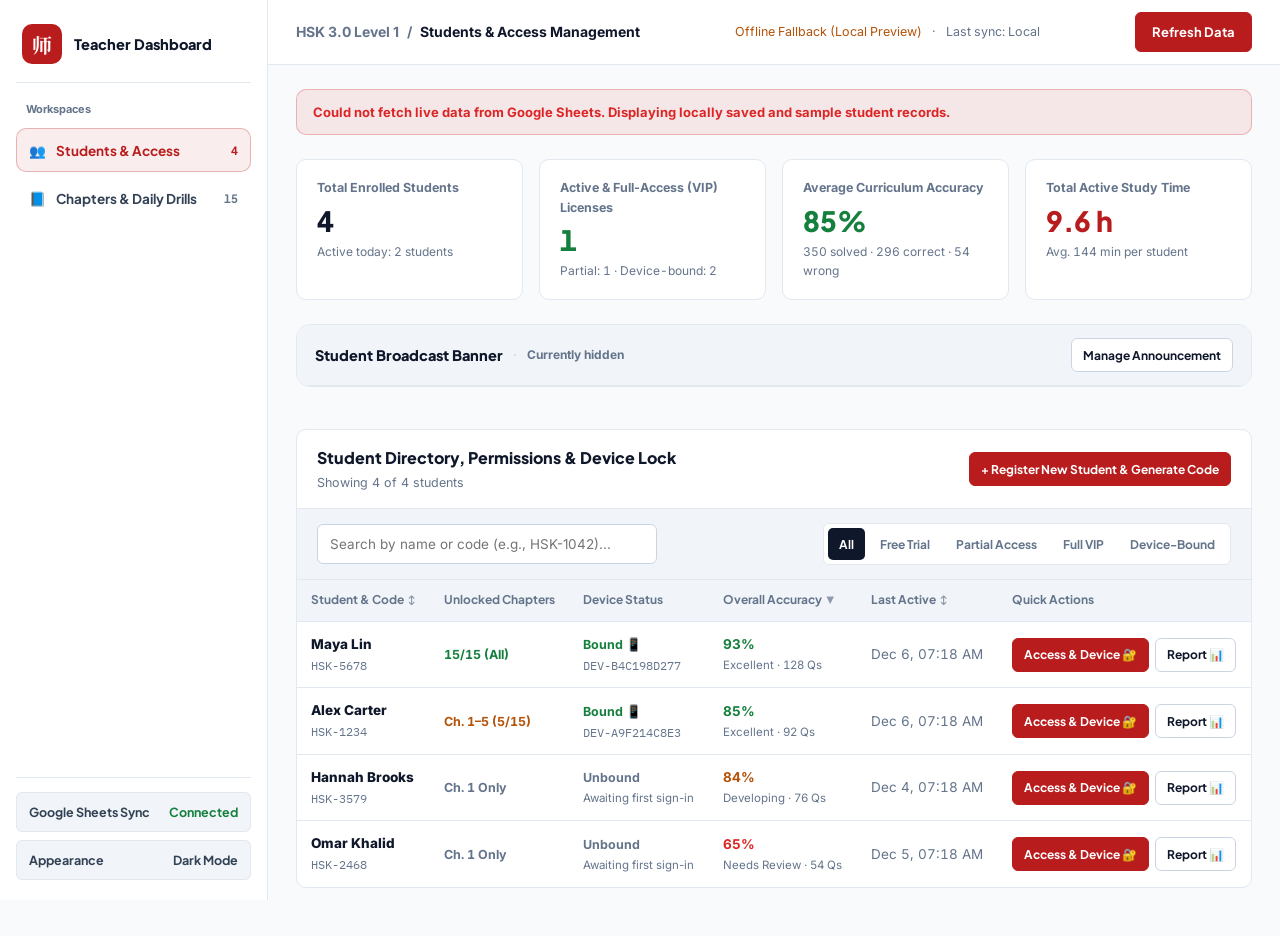
==== commit 86c2ea0f: "chore: internationalize platform to English Migrate the entire application interface and documentati" ====
--- a/public/teacher-dashboard.html
+++ b/public/teacher-dashboard.html
@@ -1,13 +1,13 @@
 <!doctype html>
-<html lang="ar" dir="rtl">
+<html lang="en" dir="ltr">
   <head>
     <meta charset="UTF-8" />
     <meta name="viewport" content="width=device-width, initial-scale=1.0" />
-    <title>لوحة تحكم المعلم وإدارة المنصة — بوابة اللغة الصينية HSK 3.0</title>
+    <title>Teacher Dashboard &amp; Platform Management — HSK 3.0 Level 1</title>
     <link rel="preconnect" href="https://fonts.googleapis.com" />
     <link rel="preconnect" href="https://fonts.gstatic.com" crossorigin />
     <link
-      href="https://fonts.googleapis.com/css2?family=Cairo:wght@500;600;700;800&family=IBM+Plex+Mono:wght@500;600&family=Noto+Serif+SC:wght@600;700&family=Tajawal:wght@400;500;700&display=swap"
+      href="https://fonts.googleapis.com/css2?family=IBM+Plex+Mono:wght@500;600&family=Inter:wght@400;500;600;700&family=Noto+Serif+SC:wght@600;700&family=Plus+Jakarta+Sans:wght@600;700;800&display=swap"
       rel="stylesheet"
     />
     <style>
@@ -81,7 +81,7 @@
       }
 
       body {
-        font-family: 'Tajawal', 'Cairo', system-ui, sans-serif;
+        font-family: 'Inter', system-ui, -apple-system, sans-serif;
         background-color: var(--canvas);
         color: var(--ink);
         font-size: 14px;
@@ -99,7 +99,7 @@
       }
 
       h1, h2, h3, h4, button, th {
-        font-family: 'Cairo', 'Tajawal', system-ui, sans-serif;
+        font-family: 'Plus Jakarta Sans', 'Inter', system-ui, sans-serif;
       }
 
       .font-hanzi {
@@ -123,14 +123,14 @@
         outline-offset: 2px;
       }
 
-      /* ===================== هيكل التطبيق التنفيذي ===================== */
+      /* ===================== Application Shell Layout ===================== */
       .app-shell {
         display: grid;
         grid-template-columns: var(--sidebar-w) minmax(0, 1fr);
         min-height: 100vh;
       }
 
-      /* القائمة الجانبية */
+      /* Sidebar Navigation */
       .sidebar {
         position: sticky;
         top: 0;
@@ -139,7 +139,7 @@
         flex-direction: column;
         justify-content: space-between;
         background-color: var(--surface);
-        border-left: 1px solid var(--border);
+        border-right: 1px solid var(--border);
         padding: 20px 16px;
         z-index: 25;
       }
@@ -167,8 +167,8 @@
       }
 
       .brand-name {
-        font-family: 'Cairo', sans-serif;
-        font-size: 15px;
+        font-family: 'Plus Jakarta Sans', 'Inter', sans-serif;
+        font-size: 14.5px;
         font-weight: 800;
         color: var(--ink);
         line-height: 1.3;
@@ -204,7 +204,7 @@
         color: var(--ink-secondary);
         font-size: 13.5px;
         font-weight: 700;
-        text-align: right;
+        text-align: left;
         cursor: pointer;
         white-space: nowrap;
         transition: background-color 140ms ease, color 140ms ease, border-color 140ms ease;
@@ -276,14 +276,14 @@
         color: var(--ink);
       }
 
-      /* المحتوى الرئيسي */
+      /* Main content column */
       .main-column {
         display: flex;
         flex-direction: column;
         min-width: 0;
       }
 
-      /* الشريط العلوي الملتزم بـ 3 مناطق نظيفة */
+      /* Top bar with 3 clean zones */
       .topbar {
         position: sticky;
         top: 0;
@@ -331,7 +331,7 @@
         flex-shrink: 0;
       }
 
-      /* الأزرار القياسية */
+      /* Standard buttons */
       .btn {
         display: inline-flex;
         align-items: center;
@@ -409,7 +409,7 @@
         gap: 24px;
       }
 
-      /* شريط تنبيه الأخطاء */
+      /* Error alert banner */
       .error-banner {
         display: none;
         padding: 12px 16px;
@@ -425,7 +425,7 @@
         display: block;
       }
 
-      /* ===================== شريط مؤشرات الأداء الأربعة (Top KPI Strip) ===================== */
+      /* ===================== Top 4 KPI Cards Strip ===================== */
       .kpi-grid {
         display: grid;
         grid-template-columns: repeat(4, minmax(0, 1fr));
@@ -449,7 +449,7 @@
       }
 
       .kpi-value {
-        font-family: 'Cairo', sans-serif;
+        font-family: 'Plus Jakarta Sans', 'Inter', sans-serif;
         font-size: 28px;
         font-weight: 800;
         line-height: 1.2;
@@ -467,7 +467,7 @@
       .tone-accent { color: var(--accent) !important; }
       .tone-muted { color: var(--ink-muted) !important; }
 
-      /* ===================== ألواح مساحات العمل ===================== */
+      /* ===================== Workspace Panels ===================== */
       .tab-panel {
         display: flex;
         flex-direction: column;
@@ -508,7 +508,7 @@
         color: var(--ink-muted);
       }
 
-      /* شريط البحث والفلاتر */
+      /* Search and filter toolbar */
       .toolbar-row {
         display: flex;
         flex-wrap: wrap;
@@ -572,7 +572,7 @@
         color: var(--surface);
       }
 
-      /* لوحة تسجيل طالب جديد المدمجة */
+      /* Inline new student registration drawer */
       .register-drawer {
         display: none;
         padding: 16px 20px;
@@ -608,7 +608,7 @@
         display: flex;
       }
 
-      /* ===================== بطاقة شريط إعلانات الطلاب (Broadcast) ===================== */
+      /* ===================== Student Broadcast Banner Card ===================== */
       .broadcast-card {
         background-color: var(--surface);
         border: 1px solid var(--border);
@@ -755,7 +755,7 @@
         }
       }
 
-      /* ===================== الجداول التنفيذية عالية الكثافة ===================== */
+      /* ===================== High-Density Data Tables ===================== */
       .table-scroll {
         width: 100%;
         overflow-x: auto;
@@ -764,7 +764,7 @@
       table {
         width: 100%;
         border-collapse: collapse;
-        text-align: right;
+        text-align: left;
       }
 
       thead th {
@@ -787,7 +787,7 @@
       }
 
       .sort-arrow {
-        margin-right: 4px;
+        margin-left: 4px;
         font-size: 10px;
         opacity: 0.7;
       }
@@ -850,7 +850,7 @@
         font-size: 14px;
       }
 
-      /* شريط التقدم */
+      /* Progress bar */
       .progress-inline {
         display: flex;
         align-items: center;
@@ -876,7 +876,7 @@
       .progress-fill.amber { background-color: var(--amber); }
       .progress-fill.crimson { background-color: var(--crimson); }
 
-      /* ===================== تبويب ٢: تحليل الفصول ونقاط الضعف ===================== */
+      /* ===================== Tab 2: Chapters & Weak Spots Analytics ===================== */
       .weakspots-grid {
         display: grid;
         grid-template-columns: repeat(3, minmax(0, 1fr));
@@ -943,7 +943,7 @@
         background-color: var(--canvas);
       }
 
-      /* ===================== تبويب ٣: بوابة HSK 3.0 ===================== */
+      /* ===================== Legacy Pattern Summary Styles ===================== */
       .hsk-patterns-summary-grid {
         display: grid;
         grid-template-columns: repeat(7, minmax(0, 1fr));
@@ -990,7 +990,7 @@
         border-bottom: none;
       }
 
-      /* ===================== تبويب ٤: نماذج الإجابات ونصوص الاستماع ===================== */
+      /* ===================== Legacy Viewer Styles ===================== */
       .viewer-list {
         padding: 18px 20px;
         display: flex;
@@ -1050,7 +1050,7 @@
         background-color: var(--jade-soft);
       }
 
-      /* ===================== النوافذ المنبثقة (Modals) ===================== */
+      /* ===================== Modals ===================== */
       .modal-backdrop {
         position: fixed;
         inset: 0;
@@ -1129,7 +1129,7 @@
         background-color: var(--surface-subtle);
       }
 
-      /* ===================== نافذة التحكم في الصلاحيات والجهاز ===================== */
+      /* ===================== Access & Device Control Modal ===================== */
       .access-group-card {
         padding: 14px 16px;
         border-radius: var(--radius-md);
@@ -1209,7 +1209,7 @@
         border: 1px solid var(--border-strong);
         background-color: var(--canvas);
         color: var(--ink);
-        text-align: right;
+        text-align: left;
         cursor: pointer;
         display: flex;
         flex-direction: column;
@@ -1243,7 +1243,7 @@
         color: var(--ink-muted);
       }
 
-      /* شبكة الأزرار الـ 15 للفصول + شبكات الامتحانات والأنماط */
+      /* 15-chapter access toggle grid */
       .chapters-toggle-grid {
         display: grid;
         grid-template-columns: repeat(5, minmax(0, 1fr));
@@ -1275,7 +1275,7 @@
         align-items: flex-start;
         justify-content: space-between;
         gap: 4px;
-        text-align: right;
+        text-align: left;
         transition: background-color 130ms ease, border-color 130ms ease, color 130ms ease;
       }
 
@@ -1327,7 +1327,7 @@
         color: var(--ink-muted);
       }
 
-      /* صندوق ربط الجهاز */
+      /* Device lock box */
       .device-control-box {
         display: flex;
         flex-wrap: wrap;
@@ -1352,11 +1352,11 @@
         color: var(--ink-secondary);
       }
 
-      /* إشعارات التوست (Toast) */
+      /* Toast Notifications */
       .toast-stack {
         position: fixed;
         bottom: 22px;
-        left: 22px;
+        right: 22px;
         z-index: 90;
         display: flex;
         flex-direction: column;
@@ -1398,7 +1398,7 @@
         color: #FFFFFF;
       }
 
-      /* ===================== الاستجابة للشاشات المتوسطة والصغيرة ===================== */
+      /* ===================== Responsive Breakpoints ===================== */
       @media (max-width: 1120px) {
         .kpi-grid {
           grid-template-columns: repeat(2, minmax(0, 1fr));
@@ -1421,7 +1421,7 @@
         .sidebar {
           position: static;
           height: auto;
-          border-left: none;
+          border-right: none;
           border-bottom: 1px solid var(--border);
           padding: 14px 16px;
         }
@@ -1493,16 +1493,16 @@
   </head>
   <body>
     <div class="app-shell">
-      <!-- ==================== القائمة الجانبية ==================== -->
-      <aside class="sidebar" aria-label="التنقل الرئيسي للوحة المعلم">
+      <!-- ==================== Sidebar Navigation ==================== -->
+      <aside class="sidebar" aria-label="Teacher Dashboard Primary Navigation">
         <div>
           <div class="brand-lockup">
             <span class="brand-seal font-hanzi" aria-hidden="true">师</span>
-            <div class="brand-name">لوحة تحكم المعلم وإدارة المنصة</div>
+            <div class="brand-name">Teacher Dashboard</div>
           </div>
 
-          <nav class="sidebar-nav" role="tablist" aria-label="أقسام مساحة العمل">
-            <div class="nav-section-label">مساحات العمل</div>
+          <nav class="sidebar-nav" role="tablist" aria-label="Workspace Sections">
+            <div class="nav-section-label">Workspaces</div>
 
             <button
               type="button"
@@ -1515,7 +1515,7 @@
             >
               <span class="nav-item-main">
                 <span aria-hidden="true">👥</span>
-                <span class="nav-item-text">إدارة الطلاب والصلاحيات</span>
+                <span class="nav-item-text">Students &amp; Access</span>
               </span>
               <span id="navCountStudents" class="nav-count tabular-nums">0</span>
             </button>
@@ -1531,39 +1531,7 @@
             >
               <span class="nav-item-main">
                 <span aria-hidden="true">📘</span>
-                <span class="nav-item-text">التدريبات اليومية والفصول</span>
-              </span>
-              <span class="nav-count tabular-nums">15</span>
-            </button>
-
-            <button
-              type="button"
-              class="nav-item"
-              id="navTabHsk"
-              role="tab"
-              aria-selected="false"
-              aria-controls="panelHsk"
-              data-tab="hsk"
-            >
-              <span class="nav-item-main">
-                <span aria-hidden="true">🌐</span>
-                <span class="nav-item-text">بوابة HSK 3.0 والإحصائيات</span>
-              </span>
-              <span id="navCountHsk" class="nav-count tabular-nums">0</span>
-            </button>
-
-            <button
-              type="button"
-              class="nav-item"
-              id="navTabAnswerKeys"
-              role="tab"
-              aria-selected="false"
-              aria-controls="panelAnswerKeys"
-              data-tab="answer-keys"
-            >
-              <span class="nav-item-main">
-                <span aria-hidden="true">🔑</span>
-                <span class="nav-item-text">نماذج الإجابات والاستماع</span>
+                <span class="nav-item-text">Chapters &amp; Daily Drills</span>
               </span>
               <span class="nav-count tabular-nums">15</span>
             </button>
@@ -1572,35 +1540,35 @@
 
         <div class="sidebar-footer">
           <button type="button" id="openSheetsSettingsBtn" class="sidebar-util-btn">
-            <span>إعدادات ربط Google Sheets</span>
-            <span id="sidebarSyncBadge" class="tone-jade">مضبوط</span>
+            <span>Google Sheets Sync</span>
+            <span id="sidebarSyncBadge" class="tone-jade">Configured</span>
           </button>
           <button type="button" id="themeToggleBtn" class="sidebar-util-btn">
-            <span>مظهر الواجهة</span>
-            <span id="themeToggleLabel">الوضع الداكن</span>
+            <span>Appearance</span>
+            <span id="themeToggleLabel">Dark Mode</span>
           </button>
         </div>
       </aside>
 
-      <!-- ==================== العمود الرئيسي ==================== -->
+      <!-- ==================== Main Column ==================== -->
       <div class="main-column">
-        <!-- الشريط العلوي (3 مناطق واضحة) -->
+        <!-- Topbar -->
         <header class="topbar">
           <div class="topbar-breadcrumb">
-            <span>بوابة اللغة الصينية</span>
+            <span>HSK 3.0 Level 1</span>
             <span aria-hidden="true">/</span>
-            <strong id="topbarActiveTitle">إدارة الطلاب والصلاحيات</strong>
+            <strong id="topbarActiveTitle">Students &amp; Access Management</strong>
           </div>
 
           <div class="topbar-meta tabular-nums">
-            <span id="connectionStatusText">جارٍ التحقق من الاتصال...</span>
+            <span id="connectionStatusText">Checking connection...</span>
             <span aria-hidden="true">·</span>
-            <span id="lastFetchLabel">آخر تحديث: —</span>
+            <span id="lastFetchLabel">Last sync: —</span>
           </div>
 
           <div class="topbar-actions">
             <button type="button" id="refreshBtn" class="btn btn-primary">
-              <span id="refreshBtnLabel">تحديث البيانات</span>
+              <span id="refreshBtnLabel">Refresh Data</span>
             </button>
           </div>
         </header>
@@ -1608,43 +1576,43 @@
         <main class="workspace-body">
           <div id="errorBanner" class="error-banner" role="alert"></div>
 
-          <!-- ==================== شريط مؤشرات الأداء العلوية (4 KPI Cards) ==================== -->
-          <section class="kpi-grid" aria-label="ملخص مؤشرات المنصة">
+          <!-- ==================== Top 4 KPI Cards ==================== -->
+          <section class="kpi-grid" aria-label="Platform Performance Summary">
             <article class="kpi-card">
-              <span class="kpi-label">إجمالي الطلاب المسجلين</span>
+              <span class="kpi-label">Total Enrolled Students</span>
               <span id="kpiTotalStudents" class="kpi-value tabular-nums">0</span>
-              <span id="kpiTotalStudentsSub" class="kpi-sub tabular-nums">نشط اليوم: 0 طالب</span>
+              <span id="kpiTotalStudentsSub" class="kpi-sub tabular-nums">Active today: 0 students</span>
             </article>
 
             <article class="kpi-card">
-              <span class="kpi-label">الطلاب النشطون وتراخيص الوصول الكاملة</span>
+              <span class="kpi-label">Active &amp; Full-Access (VIP) Licenses</span>
               <span id="kpiVipStudents" class="kpi-value tabular-nums tone-jade">0</span>
-              <span id="kpiVipStudentsSub" class="kpi-sub tabular-nums">مفعّل جزئياً: 0 · مرتبط بجهاز: 0</span>
+              <span id="kpiVipStudentsSub" class="kpi-sub tabular-nums">Partial: 0 · Device-bound: 0</span>
             </article>
 
             <article class="kpi-card">
-              <span class="kpi-label">متوسط الدقة في المنهج</span>
+              <span class="kpi-label">Average Curriculum Accuracy</span>
               <span id="kpiAvgAccuracy" class="kpi-value tabular-nums">0%</span>
-              <span id="kpiAvgAccuracySub" class="kpi-sub tabular-nums">0 سؤال محلول · 0 صحيح · 0 خطأ</span>
+              <span id="kpiAvgAccuracySub" class="kpi-sub tabular-nums">0 solved · 0 correct · 0 wrong</span>
             </article>
 
             <article class="kpi-card">
-              <span class="kpi-label">متوسط درجات امتحانات HSK 3.0 الدولية</span>
-              <span id="kpiHskAvgScore" class="kpi-value tabular-nums tone-accent">—</span>
-              <span id="kpiHskAvgScoreSub" class="kpi-sub tabular-nums">0 محاولة · نسبة النجاح: —</span>
+              <span class="kpi-label">Total Active Study Time</span>
+              <span id="kpiStudyTime" class="kpi-value tabular-nums tone-accent">0.0 h</span>
+              <span id="kpiStudyTimeSub" class="kpi-sub tabular-nums">Avg. 0 min per student</span>
             </article>
           </section>
 
-          <!-- ==================== شريط إعلانات الطلاب (Broadcast Control) ==================== -->
-          <section class="broadcast-card" aria-label="شريط إعلانات الطلاب">
+          <!-- ==================== Student Broadcast Banner Control ==================== -->
+          <section class="broadcast-card" aria-label="Student Broadcast Banner">
             <div class="broadcast-card-head">
               <div class="broadcast-head-info">
-                <h2 class="broadcast-title">شريط إعلانات الطلاب (Broadcast)</h2>
+                <h2 class="broadcast-title">Student Broadcast Banner</h2>
                 <span aria-hidden="true" style="color:var(--border-strong)">·</span>
-                <span id="broadcastLiveStatus" class="broadcast-status-text">الشريط مخفي حالياً</span>
+                <span id="broadcastLiveStatus" class="broadcast-status-text">Currently hidden</span>
               </div>
               <button type="button" id="toggleBroadcastCardBtn" class="btn btn-sm">
-                إدارة الإعلان
+                Manage Announcement
               </button>
             </div>
 
@@ -1655,13 +1623,13 @@
                   type="text"
                   class="input"
                   maxlength="240"
-                  placeholder="اكتب رسالة الإعلان للطلاب (مثال: حصة المراجعة المباشرة غداً الساعة ٨ مساءً بتوقيت القاهرة)..."
-                  aria-label="نص إعلان المعلم"
+                  placeholder="Write an announcement for students (e.g., Live review session tomorrow at 8:00 PM)..."
+                  aria-label="Teacher announcement message"
                 />
-                <select id="broadcastStyleSelect" class="select" aria-label="نمط الشريط">
-                  <option value="info">إعلان عام (أزرق)</option>
-                  <option value="important">تنبيه هام (كهرماني)</option>
-                  <option value="promo">عرض أو موعد حصة (أخضر)</option>
+                <select id="broadcastStyleSelect" class="select" aria-label="Banner style">
+                  <option value="info">General Notice (Blue)</option>
+                  <option value="important">Important Alert (Amber)</option>
+                  <option value="promo">Live Class / Offer (Green)</option>
                 </select>
               </div>
 
@@ -1671,54 +1639,54 @@
                   type="text"
                   class="input"
                   maxlength="40"
-                  placeholder="نص زر الرابط اختياري (مثال: دخول الحصة)"
-                  aria-label="نص زر الرابط الاختياري"
+                  placeholder="Optional button label (e.g., Join Session)"
+                  aria-label="Optional CTA button label"
                 />
                 <input
                   id="broadcastCtaUrlInput"
                   type="url"
                   dir="ltr"
                   class="input"
-                  placeholder="رابط اختياري يبدأ بـ https:// (اختياري)"
-                  aria-label="رابط الإعلان الاختياري"
+                  placeholder="Optional link starting with https://"
+                  aria-label="Optional announcement link"
                 />
               </div>
 
               <div id="broadcastPreviewBar" class="broadcast-preview style-info">
-                <span id="broadcastPreviewText">معاينة الإعلان: اكتب نص الإعلان لمعاينته قبل النشر.</span>
+                <span id="broadcastPreviewText">Preview: Enter an announcement message above to preview before publishing.</span>
                 <span id="broadcastPreviewCta" style="font-weight:800;white-space:nowrap;display:none"></span>
               </div>
 
               <div class="broadcast-actions">
                 <label class="broadcast-toggle-label">
                   <input id="broadcastEnabledCheckbox" type="checkbox" />
-                  <span>تفعيل الشريط وإظهاره للطلاب</span>
+                  <span>Enable banner and display to students</span>
                 </label>
 
                 <div style="display:flex;align-items:center;gap:10px;flex-wrap:wrap">
                   <span id="broadcastSaveMeta" style="font-size:12px;font-weight:700;color:var(--ink-muted)"></span>
                   <button type="button" id="publishBroadcastBtn" class="btn btn-primary btn-sm">
-                    نشر الإعلان للطلاب
+                    Publish Announcement
                   </button>
                 </div>
               </div>
             </div>
           </section>
 
-          <!-- ==================== تبويب ١: إدارة الطلاب والصلاحيات ==================== -->
+          <!-- ==================== Tab 1: Students & Access Management ==================== -->
           <section id="panelStudents" class="tab-panel" role="tabpanel" aria-labelledby="navTabStudents">
             <div class="panel-surface">
               <div class="panel-header">
                 <div>
-                  <h1 class="panel-title">دليل الطلاب والتحكم في الصلاحيات والأجهزة</h1>
-                  <p class="panel-subtitle" id="tableCountMeta">عرض 0 من أصل 0 طالب</p>
+                  <h1 class="panel-title">Student Directory, Permissions &amp; Device Lock</h1>
+                  <p class="panel-subtitle" id="tableCountMeta">Showing 0 of 0 students</p>
                 </div>
                 <button type="button" id="toggleRegisterDrawerBtn" class="btn btn-primary btn-sm">
-                  + تسجيل طالب جديد وتوليد كود
+                  + Register New Student &amp; Generate Code
                 </button>
               </div>
 
-              <!-- لوحة تسجيل طالب جديد المدمجة -->
+              <!-- Inline New Student Registration Drawer -->
               <div id="registerDrawer" class="register-drawer">
                 <form id="registerStudentForm" class="register-form" novalidate>
                   <input
@@ -1726,11 +1694,11 @@
                     type="text"
                     class="input"
                     style="min-width:260px;flex:1;max-width:380px"
-                    placeholder="أدخل اسم الطالب الثلاثي (مثال: يوسف محمود علي)"
+                    placeholder="Enter student's full name (e.g., Daniel Carter)"
                     autocomplete="off"
                   />
                   <button type="submit" id="generateStudentBtn" class="btn btn-primary">
-                    توليد كود وحفظ في Google Sheets
+                    Generate Code &amp; Save to Google Sheets
                   </button>
                   <span id="generatorStatus" style="font-size:12.5px;font-weight:700;color:var(--ink-muted)"></span>
                 </form>
@@ -1739,32 +1707,32 @@
 
                 <div id="generatedResultBox" class="generated-box">
                   <div class="tabular-nums" style="font-size:13.5px">
-                    <span>تم تسجيل الطالب: <strong id="generatedNameOut">—</strong></span>
+                    <span>Registered: <strong id="generatedNameOut">—</strong></span>
                     <span aria-hidden="true"> · </span>
-                    <span>كود الدخول: <strong id="generatedCodeOut" class="font-mono tone-accent" dir="ltr">—</strong></span>
+                    <span>Access Code: <strong id="generatedCodeOut" class="font-mono tone-accent" dir="ltr">—</strong></span>
                   </div>
                   <button type="button" id="copyCredentialsBtn" class="btn btn-sm">
-                    نسخ بيانات الدخول للطالب
+                    Copy Login Credentials
                   </button>
                 </div>
               </div>
 
-              <!-- شريط البحث والفلاتر -->
+              <!-- Search & Tier Filter Bar -->
               <div class="toolbar-row">
                 <input
                   id="searchInput"
                   type="search"
                   class="input search-input"
-                  placeholder="بحث بالاسم أو الكود (مثال: HSK-1042)..."
-                  aria-label="بحث في دليل الطلاب"
+                  placeholder="Search by name or code (e.g., HSK-1042)..."
+                  aria-label="Search student directory"
                 />
 
-                <div class="segmented-filters" id="studentFilterBar" role="group" aria-label="تصفية الطلاب حسب الباقة">
-                  <button type="button" class="filter-btn active" data-filter="all">الكل</button>
-                  <button type="button" class="filter-btn" data-filter="free">باقة مجانية</button>
-                  <button type="button" class="filter-btn" data-filter="partial">مفعّل جزئياً</button>
-                  <button type="button" class="filter-btn" data-filter="vip">مفعّل بالكامل</button>
-                  <button type="button" class="filter-btn" data-filter="bound">مرتبط بجهاز</button>
+                <div class="segmented-filters" id="studentFilterBar" role="group" aria-label="Filter students by access tier">
+                  <button type="button" class="filter-btn active" data-filter="all">All</button>
+                  <button type="button" class="filter-btn" data-filter="free">Free Trial</button>
+                  <button type="button" class="filter-btn" data-filter="partial">Partial Access</button>
+                  <button type="button" class="filter-btn" data-filter="vip">Full VIP</button>
+                  <button type="button" class="filter-btn" data-filter="bound">Device-Bound</button>
                 </div>
               </div>
 
@@ -1772,13 +1740,12 @@
                 <table>
                   <thead>
                     <tr>
-                      <th data-sort="studentName">الطالب والكود<span class="sort-arrow"></span></th>
-                      <th>الفصول المفتوحة</th>
-                      <th>الامتحانات والأنماط</th>
-                      <th>حالة الجهاز</th>
-                      <th data-sort="accuracyPercent">الدقة العامة<span class="sort-arrow"></span></th>
-                      <th data-sort="lastActive">آخر نشاط<span class="sort-arrow"></span></th>
-                      <th>الإجراءات السريعة</th>
+                      <th data-sort="studentName">Student &amp; Code<span class="sort-arrow"></span></th>
+                      <th>Unlocked Chapters</th>
+                      <th>Device Status</th>
+                      <th data-sort="accuracyPercent">Overall Accuracy<span class="sort-arrow"></span></th>
+                      <th data-sort="lastActive">Last Active<span class="sort-arrow"></span></th>
+                      <th>Quick Actions</th>
                     </tr>
                   </thead>
                   <tbody id="studentsTableBody"></tbody>
@@ -1787,38 +1754,38 @@
             </div>
           </section>
 
-          <!-- ==================== تبويب ٢: التدريبات اليومية وتحليل الفصول ==================== -->
+          <!-- ==================== Tab 2: Chapters & Daily Drills Analytics ==================== -->
           <section id="panelChapters" class="tab-panel hidden" role="tabpanel" aria-labelledby="navTabChapters">
-            <!-- أبرز نقاط الضعف والقوة على مستوى الصف -->
+            <!-- Class Weak Spots & Strengths -->
             <div class="panel-surface">
               <div class="panel-header">
                 <div>
-                  <h2 class="panel-title">أبرز نقاط الضعف ومؤشرات الإتقان على مستوى الصف</h2>
-                  <p class="panel-subtitle">تحليل تلقائي للفصول التي تتطلب مراجعة جماعية مقارنة بالفصول المتقنة</p>
+                  <h2 class="panel-title">Class-Wide Weak Spots &amp; Mastery Indicators</h2>
+                  <p class="panel-subtitle">Automated analysis of chapters needing group review versus mastered chapters</p>
                 </div>
               </div>
               <div id="classWeakSpotsGrid" class="weakspots-grid"></div>
             </div>
 
-            <!-- جدول إتقان الفصول الـ ١٥ على مستوى الصف -->
+            <!-- 15-Chapter Class Mastery Table -->
             <div class="panel-surface">
               <div class="panel-header">
                 <div>
-                  <h2 class="panel-title">تحليل الفصول الـ ١٥ على مستوى الصف</h2>
-                  <p class="panel-subtitle">ممتاز ٨٥٪+ · متوسط ٧٠٪–٨٤٪ · يحتاج مراجعة أقل من ٧٠٪</p>
+                  <h2 class="panel-title">15-Chapter Class Performance Analysis</h2>
+                  <p class="panel-subtitle">Excellent 85%+ · Developing 70%–84% · Needs Review &lt;70%</p>
                 </div>
               </div>
               <div class="table-scroll">
                 <table>
                   <thead>
                     <tr>
-                      <th>الفصل</th>
-                      <th>محتوى المنهج</th>
-                      <th>الطلاب النشطون</th>
-                      <th>إجمالي المحلول</th>
-                      <th>الصحيح / الخطأ</th>
-                      <th>متوسط الدقة</th>
-                      <th>التقييم العام</th>
+                      <th>Chapter</th>
+                      <th>Curriculum Content</th>
+                      <th>Active Students</th>
+                      <th>Total Solved</th>
+                      <th>Correct / Wrong</th>
+                      <th>Avg. Accuracy</th>
+                      <th>Overall Rating</th>
                     </tr>
                   </thead>
                   <tbody id="classChaptersTableBody"></tbody>
@@ -1826,25 +1793,25 @@
               </div>
             </div>
 
-            <!-- تحليل تفصيلي لفصول طالب محدد -->
+            <!-- Individual Student 15-Chapter Breakdown -->
             <div class="panel-surface">
               <div class="panel-header">
                 <div>
-                  <h2 class="panel-title">تحليل الفصول الـ ١٥ حسب الطالب</h2>
-                  <p class="panel-subtitle">اختر طالباً لمراجعة أدائه التفصيلي في كل فصل على حدة</p>
+                  <h2 class="panel-title">15-Chapter Breakdown by Student</h2>
+                  <p class="panel-subtitle">Select a student to inspect chapter-by-chapter accuracy and mistakes</p>
                 </div>
-                <select id="chapterStudentSelect" class="select" aria-label="اختيار الطالب لتحليل فصوله"></select>
+                <select id="chapterStudentSelect" class="select" aria-label="Select student for chapter breakdown"></select>
               </div>
               <div class="table-scroll">
                 <table>
                   <thead>
                     <tr>
-                      <th>الفصل</th>
-                      <th>المحلول</th>
-                      <th>الصحيح</th>
-                      <th>الأخطاء</th>
-                      <th>نسبة الدقة</th>
-                      <th>التقييم</th>
+                      <th>Chapter</th>
+                      <th>Solved</th>
+                      <th>Correct</th>
+                      <th>Mistakes</th>
+                      <th>Accuracy</th>
+                      <th>Rating</th>
                     </tr>
                   </thead>
                   <tbody id="selectedStudentChaptersBody"></tbody>
@@ -1852,137 +1819,22 @@
               </div>
             </div>
 
-            <!-- ملخص أنواع التدريبات العشرة في بنك المنهج -->
+            <!-- 10 Daily Drill Types Bank Inventory -->
             <div class="panel-surface">
               <div class="panel-header">
                 <div>
-                  <h2 class="panel-title">توزيع الأسئلة على أنواع التدريبات اليومية (١٠ أنواع)</h2>
-                  <p class="panel-subtitle" id="bankInventoryMeta">جميع الفصول الـ ١٥ متاحة بالكامل</p>
+                  <h2 class="panel-title">Question Bank Distribution by Daily Drill Type (10 Modes)</h2>
+                  <p class="panel-subtitle" id="bankInventoryMeta">All 15 chapters active and available</p>
                 </div>
               </div>
               <div id="bankDrillsGrid" class="bank-drills-grid"></div>
             </div>
           </section>
-
-          <!-- ==================== تبويب ٣: بوابة HSK 3.0 الدولية والإحصائيات ==================== -->
-          <section id="panelHsk" class="tab-panel hidden" role="tabpanel" aria-labelledby="navTabHsk">
-            <div class="kpi-grid">
-              <article class="kpi-card">
-                <span class="kpi-label">إجمالي الامتحانات الموحدة المنجزة</span>
-                <span id="hskKpiTotalExams" class="kpi-value tabular-nums">0</span>
-                <span id="hskKpiStudentsAttempted" class="kpi-sub tabular-nums">عبر 0 طالب</span>
-              </article>
-              <article class="kpi-card">
-                <span class="kpi-label">نسبة النجاح (١٢٠ / ٢٠٠ فأكثر)</span>
-                <span id="hskKpiPassRate" class="kpi-value tabular-nums tone-jade">0%</span>
-                <span id="hskKpiPassCountSub" class="kpi-sub tabular-nums">0 ناجح · 0 لم يجتز</span>
-              </article>
-              <article class="kpi-card">
-                <span class="kpi-label">متوسط درجات الامتحانات الشاملة</span>
-                <span id="hskKpiAvgScore" class="kpi-value tabular-nums tone-accent">—</span>
-                <span class="kpi-sub">من أصل ٢٠٠ درجة (١٠٠ استماع + ١٠٠ قراءة)</span>
-              </article>
-              <article class="kpi-card">
-                <span class="kpi-label">متوسط دقة الأنماط الدولية الـ ٧</span>
-                <span id="hskKpiPatternAvg" class="kpi-value tabular-nums">—</span>
-                <span id="hskKpiPatternSub" class="kpi-sub tabular-nums">عبر تدريبات الأنماط المستقلة</span>
-              </article>
-            </div>
-
-            <!-- ملخص متوسط الصف في الأنماط الـ ٧ -->
-            <div class="panel-surface">
-              <div class="panel-header">
-                <div>
-                  <h2 class="panel-title">متوسط أداء الصف في أنماط HSK 3.0 السبعة المستقلة</h2>
-                  <p class="panel-subtitle">٤ أنماط استماع (听力) و ٣ أنماط قراءة واستنتاج (阅读)</p>
-                </div>
-              </div>
-              <div id="hskClassPatternsGrid" class="hsk-patterns-summary-grid"></div>
-            </div>
-
-            <!-- جدول نتائج الامتحانات الشاملة الـ ١٥ + الأنماط الـ ٧ لكل طالب -->
-            <div class="panel-surface">
-              <div class="panel-header">
-                <div>
-                  <h2 class="panel-title">سجل نتائج الامتحانات الموحدة (١٥ نموذجاً) وتدريبات الأنماط</h2>
-                  <p class="panel-subtitle">درجات الاستماع /100، القراءة /100، المجموع /200، وحالة الاجتياز</p>
-                </div>
-              </div>
-              <div class="toolbar-row">
-                <input
-                  id="hskSearchInput"
-                  type="search"
-                  class="input search-input"
-                  placeholder="بحث باسم الطالب أو الكود..."
-                  aria-label="بحث في نتائج HSK"
-                />
-                <select id="hskTrackFilter" class="select" aria-label="تصفية مسار الامتحان">
-                  <option value="all">جميع المسارات (دولي + عربي)</option>
-                  <option value="international">النماذج الدولية المعتمدة (١٠)</option>
-                  <option value="arabic">النماذج التطبيقية العربية (٥)</option>
-                </select>
-              </div>
-              <div class="table-scroll">
-                <table>
-                  <thead>
-                    <tr>
-                      <th>الطالب</th>
-                      <th>نتائج الامتحانات الشاملة (/200)</th>
-                      <th>تفصيل الأنماط الدولية الـ ٧</th>
-                      <th>متوسط الأنماط</th>
-                    </tr>
-                  </thead>
-                  <tbody id="hskStudentsTableBody"></tbody>
-                </table>
-              </div>
-            </div>
-          </section>
-
-          <!-- ==================== تبويب ٤: نماذج الإجابات ونصوص الاستماع ==================== -->
-          <section id="panelAnswerKeys" class="tab-panel hidden" role="tabpanel" aria-labelledby="navTabAnswerKeys">
-            <div class="panel-surface">
-              <div class="panel-header">
-                <div>
-                  <h2 class="panel-title">عارض نماذج الإجابات ونصوص الاستماع المخفية (١٥ نموذجاً)</h2>
-                  <p class="panel-subtitle">خاص بالمعلم: يعرض النصوص الصوتية المخفية، الخيارات A–F، الإجابات الصحيحة، والشرح العربي</p>
-                </div>
-                <span id="viewerCountMeta" class="tabular-nums" style="font-size:12.5px;font-weight:700;color:var(--ink-muted)">—</span>
-              </div>
-
-              <div class="toolbar-row">
-                <div style="display:flex;flex-wrap:wrap;gap:10px;align-items:center;flex:1">
-                  <select id="hskViewerTrackSelect" class="select" aria-label="المسار">
-                    <option value="international">النماذج الدولية المعتمدة (١٠ نماذج)</option>
-                    <option value="arabic">النماذج التطبيقية العربية (٥ نماذج)</option>
-                  </select>
-
-                  <select id="hskViewerModelSelect" class="select" style="min-width:240px" aria-label="النموذج"></select>
-
-                  <select id="hskViewerSectionSelect" class="select" aria-label="القسم">
-                    <option value="all">جميع الأسئلة (١–٤٠)</option>
-                    <option value="listening">قسم الاستماع (听力 · ١–٢٠)</option>
-                    <option value="reading">قسم القراءة (阅读 · ٢١–٤٠)</option>
-                  </select>
-
-                  <input
-                    id="hskViewerSearchInput"
-                    type="search"
-                    class="input"
-                    style="min-width:200px;flex:1;max-width:280px"
-                    placeholder="بحث في نص السؤال أو الترجمة..."
-                    aria-label="بحث في أسئلة النموذج"
-                  />
-                </div>
-              </div>
-
-              <div id="hskViewerContainer" class="viewer-list"></div>
-            </div>
-          </section>
         </main>
       </div>
     </div>
 
-    <!-- ==================== نافذة التحكم في الصلاحيات والجهاز ==================== -->
+    <!-- ==================== Access & Device Lock Control Modal ==================== -->
     <div
       id="accessModalBackdrop"
       class="modal-backdrop"
@@ -1993,110 +1845,71 @@
       <div class="modal-dialog wide">
         <div class="modal-header">
           <div>
-            <h2 id="accessModalTitle" class="modal-title">التحكم الفردي في الصلاحيات والجهاز</h2>
+            <h2 id="accessModalTitle" class="modal-title">Granular Access &amp; Device Lock Control</h2>
             <div class="modal-meta tabular-nums">
-              <span>الطالب: <strong id="accessStudentName" style="color:var(--ink)">—</strong></span>
+              <span>Student: <strong id="accessStudentName" style="color:var(--ink)">—</strong></span>
               <span aria-hidden="true">·</span>
-              <span>الكود: <strong id="accessStudentCode" class="font-mono" dir="ltr" style="color:var(--accent)">—</strong></span>
+              <span>Code: <strong id="accessStudentCode" class="font-mono" dir="ltr" style="color:var(--accent)">—</strong></span>
               <span aria-hidden="true">·</span>
-              <span id="accessHeaderDeviceSummary">الجهاز: غير مرتبط</span>
+              <span id="accessHeaderDeviceSummary">Device: Unbound</span>
             </div>
           </div>
-          <button type="button" id="closeAccessModalBtn" class="btn btn-sm">إغلاق</button>
+          <button type="button" id="closeAccessModalBtn" class="btn btn-sm">Close</button>
         </div>
 
         <div class="modal-body">
-          <!-- ١. أزرار الباقات الجاهزة (Quick Presets) -->
+          <!-- 1. Quick Presets -->
           <div>
             <h3 class="access-section-title">
-              <span>١. الباقات الجاهزة (تطبيق سريع)</span>
+              <span>1. Quick Access Presets</span>
             </h3>
             <div class="presets-grid">
               <button type="button" id="presetFreeTrialBtn" class="preset-btn">
-                <span class="preset-btn-title">باقة التجربة المجانية</span>
-                <span class="preset-btn-sub">فصل ١ فقط · نمط ١ فقط · بدون امتحانات</span>
+                <span class="preset-btn-title">Free Trial Tier</span>
+                <span class="preset-btn-sub">Chapter 1 only (lessons, drills, and chapter exam)</span>
               </button>
               <button type="button" id="presetAvailable15Btn" class="preset-btn">
-                <span class="preset-btn-title">الفصول المتاحة (1–5) + الأنماط</span>
-                <span class="preset-btn-sub">فصول ١–٥ · الأنماط ٧/٧ · نموذج ١ دولي وعربي</span>
+                <span class="preset-btn-title">Starter Bundle (Ch. 1–5)</span>
+                <span class="preset-btn-sub">Chapters 1–5 · Daily drills &amp; chapter exams</span>
               </button>
               <button type="button" id="presetVipFullBtn" class="preset-btn vip">
-                <span class="preset-btn-title tone-jade">الباقة الكاملة VIP</span>
-                <span class="preset-btn-sub">15 فصل + 10 دولي + 5 عربي + 7 أنماط</span>
+                <span class="preset-btn-title tone-jade">Full Access (VIP)</span>
+                <span class="preset-btn-sub">All 15 Curriculum Chapters &amp; Chapter Exams</span>
               </button>
             </div>
           </div>
 
-          <!-- ٢. شبكة الدروس الـ 15 -->
+          <!-- 2. 15 Chapters Grid -->
           <div class="access-group-card">
             <div class="access-section-title">
-              <span>٢. الدروس الـ 15 (第1课 – 第15课)</span>
+              <span>2. Curriculum Chapters (第1课 – 第15课)</span>
               <div class="access-section-controls">
-                <span id="accessChaptersCounter" class="access-counter-pill tabular-nums tone-muted">1 / 15 مفتوح</span>
-                <button type="button" id="chaptersSelectAllBtn" class="mini-bulk-btn unlock">تحديد الكل</button>
-                <button type="button" id="chaptersClearAllBtn" class="mini-bulk-btn lock">إلغاء الكل</button>
+                <span id="accessChaptersCounter" class="access-counter-pill tabular-nums tone-muted">1 / 15 unlocked</span>
+                <button type="button" id="chaptersSelectAllBtn" class="mini-bulk-btn unlock">Unlock All</button>
+                <button type="button" id="chaptersClearAllBtn" class="mini-bulk-btn lock">Lock All</button>
               </div>
             </div>
             <div id="accessChaptersGrid" class="chapters-toggle-grid"></div>
           </div>
 
-          <!-- ٣. شبكة امتحانات HSK 3.0 الدولية المعتمدة (10 نماذج) -->
-          <div class="access-group-card">
-            <div class="access-section-title">
-              <span>٣. امتحانات HSK 3.0 الدولية المعتمدة (10 نماذج)</span>
-              <div class="access-section-controls">
-                <span id="accessIntlCounter" class="access-counter-pill tabular-nums tone-muted">0 / 10 مفتوح</span>
-                <button type="button" id="intlOpenAllBtn" class="mini-bulk-btn unlock">فتح الكل</button>
-                <button type="button" id="intlLockAllBtn" class="mini-bulk-btn lock">قفل الكل</button>
-              </div>
-            </div>
-            <div id="accessIntlMocksGrid" class="mocks-toggle-grid"></div>
-          </div>
-
-          <!-- ٤. شبكة الامتحانات التطبيقية بالعربية (5 نماذج) -->
-          <div class="access-group-card">
-            <div class="access-section-title">
-              <span>٤. الامتحانات التطبيقية بالعربية (5 نماذج)</span>
-              <div class="access-section-controls">
-                <span id="accessArabicCounter" class="access-counter-pill tabular-nums tone-muted">0 / 5 مفتوح</span>
-                <button type="button" id="arabicOpenAllBtn" class="mini-bulk-btn unlock">فتح الكل</button>
-                <button type="button" id="arabicLockAllBtn" class="mini-bulk-btn lock">قفل الكل</button>
-              </div>
-            </div>
-            <div id="accessArabicMocksGrid" class="mocks-toggle-grid"></div>
-          </div>
-
-          <!-- ٥. شبكة تدريبات الأنماط الدولية (7 أنماط) -->
-          <div class="access-group-card">
-            <div class="access-section-title">
-              <span>٥. تدريبات الأنماط الدولية (7 أنماط)</span>
-              <div class="access-section-controls">
-                <span id="accessPatternsCounter" class="access-counter-pill tabular-nums tone-muted">1 / 7 مفتوح</span>
-                <button type="button" id="patternsOpenAllBtn" class="mini-bulk-btn unlock">فتح الكل</button>
-                <button type="button" id="patternsLockAllBtn" class="mini-bulk-btn lock">قفل الكل</button>
-              </div>
-            </div>
-            <div id="accessPatternsGrid" class="patterns-toggle-grid"></div>
-          </div>
-
-          <!-- ٦. التحكم في ربط الجهاز الواحد -->
+          <!-- 3. Single-Device Lock Control -->
           <div>
             <h3 class="access-section-title">
-              <span>٦. حماية ربط الجهاز الواحد (Single-Device Lock)</span>
+              <span>3. Single-Device Lock Protection</span>
             </h3>
             <div class="device-control-box">
               <div style="flex:1;min-width:220px">
                 <div style="font-size:13.5px;font-weight:800">
-                  الحالة الحالية:
-                  <span id="accessDeviceStatusText" class="tone-muted">غير مرتبط</span>
+                  Current Status:
+                  <span id="accessDeviceStatusText" class="tone-muted">Unbound</span>
                 </div>
                 <div style="font-size:12px;color:var(--ink-muted);margin-top:2px">
-                  يُربط الكود بأول جهاز يسجل الدخول منه. عند تغيير الطالب لهاتفه أو حاسوبه اضغط فك الارتباط.
+                  The access code binds automatically to the first device used to sign in. Click Reset Device if the student switches phones or computers.
                 </div>
                 <span id="accessDeviceIdCode" class="device-id-readout font-mono" dir="ltr" style="display:none"></span>
               </div>
               <button type="button" id="resetDeviceBtn" class="btn btn-danger-outline" disabled>
-                فك ارتباط الجهاز (Reset Device)
+                Reset Device Binding
               </button>
             </div>
           </div>
@@ -2104,19 +1917,19 @@
 
         <div class="modal-footer">
           <span id="accessSyncHint" style="font-size:12px;color:var(--ink-muted)">
-            تُحفظ الصلاحيات الفردية فوراً بصيغة JSON في العمود ١٤ بـ Google Sheets
+            Granular permissions are saved immediately as JSON to Column 14 in Google Sheets.
           </span>
           <div style="display:flex;align-items:center;gap:10px">
-            <button type="button" id="cancelAccessModalBtn" class="btn">إلغاء</button>
+            <button type="button" id="cancelAccessModalBtn" class="btn">Cancel</button>
             <button type="button" id="saveAccessBtn" class="btn btn-primary">
-              حفظ وتطبيق الصلاحيات
+              Save &amp; Apply Permissions
             </button>
           </div>
         </div>
       </div>
     </div>
 
-    <!-- ==================== نافذة تقرير الطالب الشامل ==================== -->
+    <!-- ==================== Student Full Performance Report Modal ==================== -->
     <div
       id="reportModalBackdrop"
       class="modal-backdrop"
@@ -2131,87 +1944,65 @@
             <div class="modal-meta tabular-nums">
               <span id="reportStudentCode" class="font-mono" dir="ltr">—</span>
               <span aria-hidden="true">·</span>
-              <span id="reportLastActive">آخر نشاط: —</span>
+              <span id="reportLastActive">Last active: —</span>
               <span aria-hidden="true">·</span>
               <span id="reportAccessLine">—</span>
             </div>
           </div>
           <div style="display:flex;align-items:center;gap:8px;flex-wrap:wrap">
             <button type="button" id="reportOpenAccessBtn" class="btn btn-primary btn-sm">
-              إدارة الصلاحيات والجهاز 🔐
+              Manage Access &amp; Device 🔐
             </button>
-            <button type="button" id="closeReportModalBtn" class="btn btn-sm">إغلاق</button>
+            <button type="button" id="closeReportModalBtn" class="btn btn-sm">Close</button>
           </div>
         </div>
 
         <div class="modal-body">
           <div class="kpi-grid" style="grid-template-columns:repeat(4,minmax(0,1fr))">
             <div class="kpi-card" style="padding:12px 14px">
-              <span class="kpi-label">التقدير العام</span>
+              <span class="kpi-label">Overall Rating</span>
               <span id="reportGrade" class="kpi-value" style="font-size:20px">—</span>
             </div>
             <div class="kpi-card" style="padding:12px 14px">
-              <span class="kpi-label">الدقة العامة</span>
+              <span class="kpi-label">Overall Accuracy</span>
               <span id="reportAccuracy" class="kpi-value tabular-nums" style="font-size:20px">0%</span>
             </div>
             <div class="kpi-card" style="padding:12px 14px">
-              <span class="kpi-label">المحلول والأخطاء</span>
+              <span class="kpi-label">Solved &amp; Mistakes</span>
               <span id="reportSolved" class="kpi-value tabular-nums" style="font-size:20px">0 / 0</span>
             </div>
             <div class="kpi-card" style="padding:12px 14px">
-              <span class="kpi-label">ساعات الدراسة</span>
-              <span id="reportHours" class="kpi-value tabular-nums" style="font-size:20px">0.0 س</span>
+              <span class="kpi-label">Active Study Hours</span>
+              <span id="reportHours" class="kpi-value tabular-nums" style="font-size:20px">0.0 h</span>
             </div>
           </div>
 
           <div class="panel-surface">
             <div class="panel-header" style="padding:12px 16px">
-              <h3 class="panel-title" style="font-size:14.5px">تحليل الفصول الـ ١٥</h3>
-              <span style="font-size:11.5px;color:var(--ink-muted)">ممتاز ٨٥٪+ · متوسط ٧٠–٨٤٪ · مراجعة &lt;٧٠٪</span>
+              <h3 class="panel-title" style="font-size:14.5px">15-Chapter Performance Breakdown</h3>
+              <span style="font-size:11.5px;color:var(--ink-muted)">Excellent 85%+ · Developing 70–84% · Review &lt;70%</span>
             </div>
             <div class="table-scroll">
               <table>
                 <thead>
                   <tr>
-                    <th>الفصل</th>
-                    <th>المحلول</th>
-                    <th>الصحيح</th>
-                    <th>الأخطاء</th>
-                    <th>نسبة الدقة</th>
-                    <th>التقييم</th>
+                    <th>Chapter</th>
+                    <th>Solved</th>
+                    <th>Correct</th>
+                    <th>Mistakes</th>
+                    <th>Accuracy</th>
+                    <th>Rating</th>
                   </tr>
                 </thead>
                 <tbody id="reportChaptersBody"></tbody>
               </table>
             </div>
           </div>
-
-          <div class="panel-surface">
-            <div class="panel-header" style="padding:12px 16px">
-              <h3 class="panel-title" style="font-size:14.5px">تحليل أنماط HSK 3.0 الدولية (٧ أنماط)</h3>
-              <span id="reportHskPatternsSummary" class="tabular-nums" style="font-size:12px;color:var(--ink-muted)">—</span>
-            </div>
-            <div class="table-scroll">
-              <table>
-                <thead>
-                  <tr>
-                    <th>النمط الدولي</th>
-                    <th>المحلول</th>
-                    <th>الصحيح</th>
-                    <th>الأخطاء</th>
-                    <th>الدقة</th>
-                    <th>التقييم</th>
-                  </tr>
-                </thead>
-                <tbody id="reportHskPatternsBody"></tbody>
-              </table>
-            </div>
-          </div>
         </div>
       </div>
     </div>
 
-    <!-- ==================== نافذة إعدادات رابط Google Sheets ==================== -->
+    <!-- ==================== Google Sheets Connection Settings Modal ==================== -->
     <div
       id="settingsModalBackdrop"
       class="modal-backdrop"
@@ -2222,15 +2013,15 @@
       <div class="modal-dialog" style="max-width:600px">
         <div class="modal-header">
           <div>
-            <h2 id="settingsModalTitle" class="modal-title">إعدادات الربط بـ Google Sheets</h2>
-            <div class="modal-meta">رابط Google Apps Script Web App المتصل بالمنصة</div>
+            <h2 id="settingsModalTitle" class="modal-title">Google Sheets Connection Settings</h2>
+            <div class="modal-meta">Google Apps Script Web App endpoint connected to this platform</div>
           </div>
-          <button type="button" id="closeSettingsModalBtn" class="btn btn-sm">إغلاق</button>
+          <button type="button" id="closeSettingsModalBtn" class="btn btn-sm">Close</button>
         </div>
         <form id="urlConfigForm" class="modal-body" novalidate>
           <div>
             <label for="scriptUrlInput" style="display:block;font-weight:700;margin-bottom:6px">
-              رابط تطبيق الويب (Web App URL)
+              Google Apps Script Web App URL
             </label>
             <input
               id="scriptUrlInput"
@@ -2241,82 +2032,68 @@
               placeholder="https://script.google.com/macros/s/.../exec"
             />
             <p style="margin:8px 0 0;font-size:12px;color:var(--ink-muted)">
-              الرابط الافتراضي مضبوط تلقائياً ليطابق بوابة الطلاب. يمكنك تعديله أو إعادة ضبطه للافتراضي في أي وقت.
+              The default URL matches the student portal configuration (src/config/appConfig.ts). Update it to point to your new English Google Sheet deployment anytime.
             </p>
           </div>
           <div style="display:flex;align-items:center;justify-content:flex-end;gap:10px">
-            <button type="button" id="resetDefaultUrlBtn" class="btn">استعادة الرابط الافتراضي</button>
-            <button type="submit" class="btn btn-primary">حفظ وتحديث البيانات</button>
+            <button type="button" id="resetDefaultUrlBtn" class="btn">Restore Default URL</button>
+            <button type="submit" class="btn btn-primary">Save &amp; Refresh Data</button>
           </div>
         </form>
       </div>
     </div>
 
-    <!-- حاوية إشعارات التوست -->
+    <!-- Toast Notification Container -->
     <div id="toastStack" class="toast-stack" aria-live="polite"></div>
 
     <script>
       (function () {
         'use strict';
 
-        // الرابط الافتراضي المتطابق مع src/services/sheetsSync.ts
+        // Centralized Google Apps Script Web App URL — keep in sync with src/config/appConfig.ts.
+        // Update this constant (or override it via the "Google Sheets Sync" modal) when pointing to the new English Google Sheet.
         var DEFAULT_GOOGLE_SCRIPT_URL =
           'https://script.google.com/macros/s/AKfycbxA27jKarngLH1l9aIK8vVxd_vNj1UZG6dXTMqluOcaBe6VoFd0VzE7snVvPXqQFdR_fQ/exec';
-        var STORAGE_URL_KEY = 'teacher_dashboard_sheets_url_v1';
-        var STORAGE_THEME_KEY = 'teacher_dashboard_theme_v1';
-        var LOCAL_REGISTERED_STUDENTS_KEY = 'chinese_portal_registered_students_v1';
+        var STORAGE_URL_KEY = 'hsk1_en_teacher_sheets_url_v1';
+        var STORAGE_THEME_KEY = 'hsk1_en_teacher_theme_v1';
+        var LOCAL_REGISTERED_STUDENTS_KEY = 'hsk1_en_registered_students_v1';
 
         var CHAPTERS_META = [
-          { id: 1, zh: '一', lessonZh: '第1课', ar: 'الفصل الأول', subtitle: 'التحيات والتعارف (AI小语，你好！)', vocabCount: 13, sentenceCount: 14 },
-          { id: 2, zh: '二', lessonZh: '第2课', ar: 'الفصل الثاني', subtitle: 'اسمي لي ون (我叫李文)', vocabCount: 15, sentenceCount: 18 },
-          { id: 3, zh: '三', lessonZh: '第3课', ar: 'الفصل الثالث', subtitle: 'أنا صيني (我是中国人)', vocabCount: 22, sentenceCount: 22 },
-          { id: 4, zh: '四', lessonZh: '第4课', ar: 'الفصل الرابع', subtitle: 'لديّ طفلان (我有两个孩子)', vocabCount: 21, sentenceCount: 22 },
-          { id: 5, zh: '五', lessonZh: '第5课', ar: 'الفصل الخامس', subtitle: 'اليوم أنا في إجازة (今天我休息)', vocabCount: 22, sentenceCount: 22 },
-          { id: 6, zh: '六', lessonZh: '第6课', ar: 'الفصل السادس', subtitle: 'ما هو رقم هاتفك المحمول؟ (你的手机号是多少？)', vocabCount: 23, sentenceCount: 18 },
-          { id: 7, zh: '七', lessonZh: '第7课', ar: 'الفصل السابع', subtitle: 'أنهي عملي في السادسة والنصف مساءً (我晚上六点半下班)', vocabCount: 28, sentenceCount: 18 },
-          { id: 8, zh: '八', lessonZh: '第8课', ar: 'الفصل الثامن', subtitle: 'والدي يعمل في المستشفى أيضاً (我爸爸也在医院工作)', vocabCount: 24, sentenceCount: 18 },
-          { id: 9, zh: '九', lessonZh: '第9课', ar: 'الفصل التاسع', subtitle: 'سأدرس في الجامعة غداً صباحاً (我明天上午在学校学习)', vocabCount: 23, sentenceCount: 18 },
-          { id: 10, zh: '十', lessonZh: '第10课', ar: 'الفصل العاشر', subtitle: 'التفاح هنا رخيص حقاً! (这儿的苹果真便宜！)', vocabCount: 23, sentenceCount: 18 },
-          { id: 11, zh: '十一', lessonZh: '第11课', ar: 'الفصل الحادي عشر', subtitle: 'أنا أدرس في الجامعة (我读大学呢)', vocabCount: 25, sentenceCount: 18 },
-          { id: 12, zh: '十二', lessonZh: '第12课', ar: 'الفصل الثاني عشر', subtitle: 'لقد تساقط الثلج بالأمس (昨天下雪了)', vocabCount: 23, sentenceCount: 18 },
-          { id: 13, zh: '十三', lessonZh: '第13课', ar: 'الفصل الثالث عشر', subtitle: 'من فضلك أعطني كوباً من الشاي (请给我一杯茶)', vocabCount: 20, sentenceCount: 18 },
-          { id: 14, zh: '十四', lessonZh: '第14课', ar: 'الفصل الرابع عشر', subtitle: 'لقد شاهدتُ فيلماً (我看了一个电影)', vocabCount: 27, sentenceCount: 18 },
-          { id: 15, zh: '十五', lessonZh: '第15课', ar: 'الفصل الخامس عشر', subtitle: 'نلتقي في مطار داشينغ! (大兴机场见！)', vocabCount: 20, sentenceCount: 18 }
+          { id: 1, zh: '一', lessonZh: '第1课', ar: 'Chapter 1', subtitle: 'Greetings & Introductions (AI小语，你好！)', vocabCount: 13, sentenceCount: 14 },
+          { id: 2, zh: '二', lessonZh: '第2课', ar: 'Chapter 2', subtitle: 'My Name Is Li Wen (我叫李文)', vocabCount: 15, sentenceCount: 18 },
+          { id: 3, zh: '三', lessonZh: '第3课', ar: 'Chapter 3', subtitle: 'I Am Chinese (我是中国人)', vocabCount: 22, sentenceCount: 22 },
+          { id: 4, zh: '四', lessonZh: '第4课', ar: 'Chapter 4', subtitle: 'I Have Two Children (我有两个孩子)', vocabCount: 21, sentenceCount: 22 },
+          { id: 5, zh: '五', lessonZh: '第5课', ar: 'Chapter 5', subtitle: 'Today I Have a Day Off (今天我休息)', vocabCount: 22, sentenceCount: 22 },
+          { id: 6, zh: '六', lessonZh: '第6课', ar: 'Chapter 6', subtitle: 'What Is Your Phone Number? (你的手机号是多少？)', vocabCount: 23, sentenceCount: 18 },
+          { id: 7, zh: '七', lessonZh: '第7课', ar: 'Chapter 7', subtitle: 'I Get Off Work at 6:30 PM (我晚上六点半下班)', vocabCount: 28, sentenceCount: 18 },
+          { id: 8, zh: '八', lessonZh: '第8课', ar: 'Chapter 8', subtitle: 'My Dad Also Works at the Hospital (我爸爸也在医院工作)', vocabCount: 24, sentenceCount: 18 },
+          { id: 9, zh: '九', lessonZh: '第9课', ar: 'Chapter 9', subtitle: 'I Study at School Tomorrow Morning (我明天上午在学校学习)', vocabCount: 23, sentenceCount: 18 },
+          { id: 10, zh: '十', lessonZh: '第10课', ar: 'Chapter 10', subtitle: 'The Apples Here Are Really Cheap! (这儿的苹果真便宜！)', vocabCount: 23, sentenceCount: 18 },
+          { id: 11, zh: '十一', lessonZh: '第11课', ar: 'Chapter 11', subtitle: 'I Am Studying at University (我读大学呢)', vocabCount: 25, sentenceCount: 18 },
+          { id: 12, zh: '十二', lessonZh: '第12课', ar: 'Chapter 12', subtitle: 'It Snowed Yesterday (昨天下雪了)', vocabCount: 23, sentenceCount: 18 },
+          { id: 13, zh: '十三', lessonZh: '第13课', ar: 'Chapter 13', subtitle: 'Please Give Me a Cup of Tea (请给我一杯茶)', vocabCount: 20, sentenceCount: 18 },
+          { id: 14, zh: '十四', lessonZh: '第14课', ar: 'Chapter 14', subtitle: 'I Watched a Movie (我看了一个电影)', vocabCount: 27, sentenceCount: 18 },
+          { id: 15, zh: '十五', lessonZh: '第15课', ar: 'Chapter 15', subtitle: 'See You at Daxing Airport! (大兴机场见！)', vocabCount: 20, sentenceCount: 18 }
         ];
 
         var DRILL_TYPES_BANK = [
-          { key: 'hanzi-to-arabic', titleAr: 'صيني إلى عربي (مفردات)', requires: 'vocab' },
-          { key: 'arabic-to-hanzi', titleAr: 'عربي إلى صيني (مفردات)', requires: 'vocab' },
-          { key: 'hanzi-to-pinyin', titleAr: 'اختر البينيين والنغمة', requires: 'vocab' },
-          { key: 'match-2-col', titleAr: 'التوصيل الثنائي', requires: 'vocab' },
-          { key: 'match-3-col', titleAr: 'التوصيل الثلاثي', requires: 'vocab' },
-          { key: 'listening', titleAr: 'الاستماع والنطق', requires: 'vocab' },
-          { key: 'sentence-hanzi-to-arabic', titleAr: 'ترجمة الجمل (صيني ← عربي)', requires: 'sentences' },
-          { key: 'sentence-arabic-to-hanzi', titleAr: 'ترجمة الجمل (عربي ← صيني)', requires: 'sentences' },
-          { key: 'sentence-builder', titleAr: 'بناء الجمل (ترتيب الكلمات)', requires: 'sentences' },
-          { key: 'fill-in-blank', titleAr: 'أكمل الفراغ في الجملة', requires: 'sentences' }
+          { key: 'hanzi-to-arabic', titleAr: 'Chinese to English (Vocabulary)', requires: 'vocab' },
+          { key: 'arabic-to-hanzi', titleAr: 'English to Chinese (Vocabulary)', requires: 'vocab' },
+          { key: 'hanzi-to-pinyin', titleAr: 'Pinyin & Tone Selection', requires: 'vocab' },
+          { key: 'match-2-col', titleAr: 'Two-Column Matching', requires: 'vocab' },
+          { key: 'match-3-col', titleAr: 'Three-Column Matching', requires: 'vocab' },
+          { key: 'listening', titleAr: 'Listening & Pronunciation', requires: 'vocab' },
+          { key: 'sentence-hanzi-to-arabic', titleAr: 'Sentence Translation (ZH -> EN)', requires: 'sentences' },
+          { key: 'sentence-arabic-to-hanzi', titleAr: 'Sentence Translation (EN -> ZH)', requires: 'sentences' },
+          { key: 'sentence-builder', titleAr: 'Sentence Builder (Word Order)', requires: 'sentences' },
+          { key: 'fill-in-blank', titleAr: 'Fill in the Blank', requires: 'sentences' }
         ];
 
-        var HSK_PATTERN_LABELS = [
-          { id: 'listening-p1', num: 1, short: '听1', shortTile: 'نمط 1: 听力一', shortSub: 'استماع ١ · الجملة والصورة', codeZh: '听力第一部分', titleAr: 'الاستماع ١ · مطابقة الجملة بالصورة' },
-          { id: 'listening-p2', num: 2, short: '听2', shortTile: 'نمط 2: 听力二', shortSub: 'استماع ٢ · الرد الصحيح', codeZh: '听力第二部分', titleAr: 'الاستماع ٢ · اختيار الرد الصحيح' },
-          { id: 'listening-p3', num: 3, short: '听3', shortTile: 'نمط 3: 听力三', shortSub: 'استماع ٣ · الحوار والصورة', codeZh: '听力第三部分', titleAr: 'الاستماع ٣ · مطابقة الحوار بالصورة' },
-          { id: 'listening-p4', num: 4, short: '听4', shortTile: 'نمط 4: 听力四', shortSub: 'استماع ٤ · فهم الحوار', codeZh: '听力第四部分', titleAr: 'الاستماع ٤ · فهم الحوار القصير' },
-          { id: 'reading-p1', num: 5, short: '阅1', shortTile: 'نمط 5: 阅读一', shortSub: 'قراءة ١ · الجملة والصورة', codeZh: '阅读第一部分', titleAr: 'القراءة ١ · مطابقة الجملة بالصورة' },
-          { id: 'reading-p2', num: 6, short: '阅2', shortTile: 'نمط 6: 阅读二', shortSub: 'قراءة ٢ · مطابقة الأجوبة', codeZh: '阅读第二部分', titleAr: 'القراءة ٢ · مطابقة الأسئلة والأجوبة' },
-          { id: 'reading-p3-4', num: 7, short: '阅3-4', shortTile: 'نمط 7: 阅读三/四', shortSub: 'قراءة ٣ و ٤ · الفراغ والاستنتاج', codeZh: '阅读第三部分 & 第四部分', titleAr: 'القراءة ٣ و ٤ · إكمال الجمل والاستنتاج' }
-        ];
-
         var ALL_CHAPTER_NUMS = [1, 2, 3, 4, 5, 6, 7, 8, 9, 10, 11, 12, 13, 14, 15];
-        var ALL_INTL_MOCK_NUMS = [1, 2, 3, 4, 5, 6, 7, 8, 9, 10];
-        var ALL_ARABIC_MOCK_NUMS = [1, 2, 3, 4, 5];
-        var ALL_PATTERN_NUMS = [1, 2, 3, 4, 5, 6, 7];
 
         var TAB_TITLES = {
-          students: 'إدارة الطلاب والصلاحيات',
-          chapters: 'التدريبات اليومية وتحليل الفصول',
-          hsk: 'بوابة HSK 3.0 الدولية والإحصائيات',
-          'answer-keys': 'نماذج الإجابات ونصوص الاستماع'
+          students: 'Students & Access Management',
+          chapters: 'Chapters & Daily Drills Analytics'
         };
 
         function makeBreakdown(overrides) {
@@ -2337,7 +2114,7 @@
         var SAMPLE_STUDENTS = [
           {
             studentId: 'ST01',
-            studentName: 'أحمد محمد',
+            studentName: 'Alex Carter',
             studentCode: 'HSK-1234',
             totalSolved: 92,
             correctCount: 78,
@@ -2353,36 +2130,12 @@
               { chapterId: 4, solved: 16, correct: 14, wrong: 2 },
               { chapterId: 5, solved: 14, correct: 12, wrong: 2 }
             ]),
-            hskMockResults: [
-              {
-                id: 'demo-hsk-1',
-                examId: 'intl-model-1',
-                examTitle: 'النموذج الدولي ١ — HSK 3.0',
-                examTrack: 'international',
-                modelNumber: 1,
-                completedAt: todayIso,
-                listeningScore: 80,
-                readingScore: 75,
-                totalScore: 155,
-                maxScore: 200,
-                passed: true
-              }
-            ],
-            hskPatternStats: {
-              'listening-p1': { solved: 10, correct: 9, wrong: 1, accuracyPercent: 90 },
-              'listening-p2': { solved: 10, correct: 8, wrong: 2, accuracyPercent: 80 },
-              'listening-p3': { solved: 5, correct: 4, wrong: 1, accuracyPercent: 80 },
-              'listening-p4': { solved: 5, correct: 4, wrong: 1, accuracyPercent: 80 },
-              'reading-p1': { solved: 10, correct: 9, wrong: 1, accuracyPercent: 90 },
-              'reading-p2': { solved: 5, correct: 4, wrong: 1, accuracyPercent: 80 },
-              'reading-p3-4': { solved: 10, correct: 7, wrong: 3, accuracyPercent: 70 }
-            },
-            unlockedAccess: { chapters: [1, 2, 3, 4, 5], intlMocks: [1, 2], arabicMocks: [1], patterns: [1, 2, 3, 4, 5, 6, 7] },
+            unlockedAccess: { chapters: [1, 2, 3, 4, 5] },
             boundDeviceId: 'DEV-A9F214C8E301'
           },
           {
             studentId: 'ST02',
-            studentName: 'سارة علي',
+            studentName: 'Maya Lin',
             studentCode: 'HSK-5678',
             totalSolved: 128,
             correctCount: 119,
@@ -2398,49 +2151,12 @@
               { chapterId: 4, solved: 25, correct: 23, wrong: 2 },
               { chapterId: 5, solved: 25, correct: 22, wrong: 3 }
             ]),
-            hskMockResults: [
-              {
-                id: 'demo-hsk-2',
-                examId: 'intl-model-1',
-                examTitle: 'النموذج الدولي ١ — HSK 3.0',
-                examTrack: 'international',
-                modelNumber: 1,
-                completedAt: todayIso,
-                listeningScore: 95,
-                readingScore: 90,
-                totalScore: 185,
-                maxScore: 200,
-                passed: true
-              },
-              {
-                id: 'demo-hsk-2b',
-                examId: 'ar-model-1',
-                examTitle: 'النموذج التطبيقي العربي ١',
-                examTrack: 'arabic',
-                modelNumber: 1,
-                completedAt: yesterdayIso,
-                listeningScore: 90,
-                readingScore: 95,
-                totalScore: 185,
-                maxScore: 200,
-                passed: true
-              }
-            ],
-            hskPatternStats: {
-              'listening-p1': { solved: 10, correct: 10, wrong: 0, accuracyPercent: 100 },
-              'listening-p2': { solved: 10, correct: 9, wrong: 1, accuracyPercent: 90 },
-              'listening-p3': { solved: 10, correct: 9, wrong: 1, accuracyPercent: 90 },
-              'listening-p4': { solved: 10, correct: 9, wrong: 1, accuracyPercent: 90 },
-              'reading-p1': { solved: 10, correct: 10, wrong: 0, accuracyPercent: 100 },
-              'reading-p2': { solved: 10, correct: 9, wrong: 1, accuracyPercent: 90 },
-              'reading-p3-4': { solved: 10, correct: 9, wrong: 1, accuracyPercent: 90 }
-            },
-            unlockedAccess: { chapters: ALL_CHAPTER_NUMS.slice(), intlMocks: ALL_INTL_MOCK_NUMS.slice(), arabicMocks: ALL_ARABIC_MOCK_NUMS.slice(), patterns: ALL_PATTERN_NUMS.slice() },
+            unlockedAccess: { chapters: ALL_CHAPTER_NUMS.slice() },
             boundDeviceId: 'DEV-B4C198D277A0'
           },
           {
             studentId: 'ST03',
-            studentName: 'عمر خالد',
+            studentName: 'Omar Khalid',
             studentCode: 'HSK-2468',
             totalSolved: 54,
             correctCount: 35,
@@ -2454,32 +2170,12 @@
               { chapterId: 2, solved: 18, correct: 10, wrong: 8 },
               { chapterId: 3, solved: 16, correct: 9, wrong: 7 }
             ]),
-            hskMockResults: [
-              {
-                id: 'demo-hsk-3',
-                examId: 'intl-model-1',
-                examTitle: 'النموذج الدولي ١ — HSK 3.0',
-                examTrack: 'international',
-                modelNumber: 1,
-                completedAt: yesterdayIso,
-                listeningScore: 55,
-                readingScore: 50,
-                totalScore: 105,
-                maxScore: 200,
-                passed: false
-              }
-            ],
-            hskPatternStats: {
-              'listening-p1': { solved: 5, correct: 3, wrong: 2, accuracyPercent: 60 },
-              'listening-p2': { solved: 5, correct: 3, wrong: 2, accuracyPercent: 60 },
-              'reading-p1': { solved: 5, correct: 4, wrong: 1, accuracyPercent: 80 }
-            },
-            unlockedAccess: { chapters: [1], intlMocks: [], arabicMocks: [], patterns: [1] },
+            unlockedAccess: { chapters: [1] },
             boundDeviceId: ''
           },
           {
             studentId: 'ST04',
-            studentName: 'مريم حسن',
+            studentName: 'Hannah Brooks',
             studentCode: 'HSK-3579',
             totalSolved: 76,
             correctCount: 64,
@@ -2494,7 +2190,7 @@
               { chapterId: 3, solved: 18, correct: 15, wrong: 3 },
               { chapterId: 4, solved: 18, correct: 12, wrong: 6 }
             ]),
-            unlockedAccess: { chapters: [1], intlMocks: [], arabicMocks: [], patterns: [1] },
+            unlockedAccess: { chapters: [1] },
             boundDeviceId: ''
           }
         ];
@@ -2510,14 +2206,10 @@
           selectedReportStudent: null,
           editingAccessStudent: null,
           editingChaptersSet: {},
-          editingIntlMocksSet: {},
-          editingArabicMocksSet: {},
-          editingPatternsSet: {},
-          lastGenerated: null,
-          hskExamBank: []
+          lastGenerated: null
         };
 
-        // مراجع العناصر
+        // DOM references
         var elHtml = document.documentElement;
         var elTopbarTitle = document.getElementById('topbarActiveTitle');
         var elConnectionStatus = document.getElementById('connectionStatusText');
@@ -2530,7 +2222,6 @@
         var elSidebarSyncBadge = document.getElementById('sidebarSyncBadge');
 
         var elNavCountStudents = document.getElementById('navCountStudents');
-        var elNavCountHsk = document.getElementById('navCountHsk');
 
         var elKpiTotalStudents = document.getElementById('kpiTotalStudents');
         var elKpiTotalStudentsSub = document.getElementById('kpiTotalStudentsSub');
@@ -2538,8 +2229,8 @@
         var elKpiVipStudentsSub = document.getElementById('kpiVipStudentsSub');
         var elKpiAvgAccuracy = document.getElementById('kpiAvgAccuracy');
         var elKpiAvgAccuracySub = document.getElementById('kpiAvgAccuracySub');
-        var elKpiHskAvgScore = document.getElementById('kpiHskAvgScore');
-        var elKpiHskAvgScoreSub = document.getElementById('kpiHskAvgScoreSub');
+        var elKpiStudyTime = document.getElementById('kpiStudyTime');
+        var elKpiStudyTimeSub = document.getElementById('kpiStudyTimeSub');
 
         var elSearchInput = document.getElementById('searchInput');
         var elFilterBar = document.getElementById('studentFilterBar');
@@ -2564,25 +2255,6 @@
         var elBankDrillsGrid = document.getElementById('bankDrillsGrid');
         var elBankInventoryMeta = document.getElementById('bankInventoryMeta');
 
-        var elHskKpiTotalExams = document.getElementById('hskKpiTotalExams');
-        var elHskKpiStudentsAttempted = document.getElementById('hskKpiStudentsAttempted');
-        var elHskKpiPassRate = document.getElementById('hskKpiPassRate');
-        var elHskKpiPassCountSub = document.getElementById('hskKpiPassCountSub');
-        var elHskKpiAvgScore = document.getElementById('hskKpiAvgScore');
-        var elHskKpiPatternAvg = document.getElementById('hskKpiPatternAvg');
-        var elHskKpiPatternSub = document.getElementById('hskKpiPatternSub');
-        var elHskClassPatternsGrid = document.getElementById('hskClassPatternsGrid');
-        var elHskSearchInput = document.getElementById('hskSearchInput');
-        var elHskTrackFilter = document.getElementById('hskTrackFilter');
-        var elHskStudentsTableBody = document.getElementById('hskStudentsTableBody');
-
-        var elViewerTrackSelect = document.getElementById('hskViewerTrackSelect');
-        var elViewerModelSelect = document.getElementById('hskViewerModelSelect');
-        var elViewerSectionSelect = document.getElementById('hskViewerSectionSelect');
-        var elViewerSearchInput = document.getElementById('hskViewerSearchInput');
-        var elViewerContainer = document.getElementById('hskViewerContainer');
-        var elViewerCountMeta = document.getElementById('viewerCountMeta');
-
         var elAccessBackdrop = document.getElementById('accessModalBackdrop');
         var elCloseAccessBtn = document.getElementById('closeAccessModalBtn');
         var elCancelAccessBtn = document.getElementById('cancelAccessModalBtn');
@@ -2594,18 +2266,6 @@
         var elAccessChaptersCounter = document.getElementById('accessChaptersCounter');
         var elChaptersSelectAllBtn = document.getElementById('chaptersSelectAllBtn');
         var elChaptersClearAllBtn = document.getElementById('chaptersClearAllBtn');
-        var elAccessIntlMocksGrid = document.getElementById('accessIntlMocksGrid');
-        var elAccessIntlCounter = document.getElementById('accessIntlCounter');
-        var elIntlOpenAllBtn = document.getElementById('intlOpenAllBtn');
-        var elIntlLockAllBtn = document.getElementById('intlLockAllBtn');
-        var elAccessArabicMocksGrid = document.getElementById('accessArabicMocksGrid');
-        var elAccessArabicCounter = document.getElementById('accessArabicCounter');
-        var elArabicOpenAllBtn = document.getElementById('arabicOpenAllBtn');
-        var elArabicLockAllBtn = document.getElementById('arabicLockAllBtn');
-        var elAccessPatternsGrid = document.getElementById('accessPatternsGrid');
-        var elAccessPatternsCounter = document.getElementById('accessPatternsCounter');
-        var elPatternsOpenAllBtn = document.getElementById('patternsOpenAllBtn');
-        var elPatternsLockAllBtn = document.getElementById('patternsLockAllBtn');
         var elAccessDeviceStatusText = document.getElementById('accessDeviceStatusText');
         var elAccessDeviceIdCode = document.getElementById('accessDeviceIdCode');
         var elResetDeviceBtn = document.getElementById('resetDeviceBtn');
@@ -2625,8 +2285,6 @@
         var elReportSolved = document.getElementById('reportSolved');
         var elReportHours = document.getElementById('reportHours');
         var elReportChaptersBody = document.getElementById('reportChaptersBody');
-        var elReportHskPatternsSummary = document.getElementById('reportHskPatternsSummary');
-        var elReportHskPatternsBody = document.getElementById('reportHskPatternsBody');
 
         var elSettingsBackdrop = document.getElementById('settingsModalBackdrop');
         var elOpenSettingsBtn = document.getElementById('openSheetsSettingsBtn');
@@ -2639,15 +2297,13 @@
         var navButtons = Array.prototype.slice.call(document.querySelectorAll('.sidebar-nav .nav-item'));
         var tabPanels = {
           students: document.getElementById('panelStudents'),
-          chapters: document.getElementById('panelChapters'),
-          hsk: document.getElementById('panelHsk'),
-          'answer-keys': document.getElementById('panelAnswerKeys')
+          chapters: document.getElementById('panelChapters')
         };
         var sortableHeaders = Array.prototype.slice.call(
           document.querySelectorAll('#panelStudents thead th[data-sort]')
         );
 
-        /* ===================== دوال مساعدة عامة ===================== */
+        /* ===================== General Helpers ===================== */
         function escapeHtml(text) {
           return String(text === undefined || text === null ? '' : text)
             .replace(/&/g, '&amp;')
@@ -2688,7 +2344,7 @@
             var stored = localStorage.getItem(STORAGE_URL_KEY);
             if (stored && stored.trim()) return stored.trim();
           } catch (e) {
-            // تجاهل
+            // ignore
           }
           return DEFAULT_GOOGLE_SCRIPT_URL.trim();
         }
@@ -2697,22 +2353,22 @@
           try {
             localStorage.setItem(STORAGE_URL_KEY, String(url || '').trim());
           } catch (e) {
-            // تجاهل
+            // ignore
           }
         }
 
         function applyTheme(mode) {
           if (mode === 'dark') {
             elHtml.classList.add('dark');
-            elThemeLabel.textContent = 'الوضع الفاتح';
+            elThemeLabel.textContent = 'Light Mode';
           } else {
             elHtml.classList.remove('dark');
-            elThemeLabel.textContent = 'الوضع الداكن';
+            elThemeLabel.textContent = 'Dark Mode';
           }
           try {
             localStorage.setItem(STORAGE_THEME_KEY, mode);
           } catch (e) {
-            // تجاهل
+            // ignore
           }
         }
 
@@ -2755,7 +2411,7 @@
         }
 
         function createDefaultFreeTrialAccess() {
-          return { chapters: [1], intlMocks: [], arabicMocks: [], patterns: [1] };
+          return { chapters: [1], intlMocks: [], arabicMocks: [], patterns: [] };
         }
 
         function parseUnlockedAccess(raw) {
@@ -2764,7 +2420,7 @@
           var obj = parseJsonSafe(raw, null);
           if (!obj || typeof obj !== 'object') return fallback;
 
-          // ١. الفصول (توافق كامل مع "ALL" القديمة)
+          // Chapters (backward compatible with legacy "ALL" string)
           var chapters = [1];
           if (typeof obj.chapters === 'string' && obj.chapters.trim().toUpperCase() === 'ALL') {
             chapters = ALL_CHAPTER_NUMS.slice();
@@ -2772,62 +2428,22 @@
             chapters = sanitizeNumList(obj.chapters, 15);
           }
 
-          // ٢. النماذج الدولية المعتمدة (1..10) مع توافق مع mocks القديمة
-          var intlMocks = [];
-          if (typeof obj.intlMocks === 'string' && obj.intlMocks.trim().toUpperCase() === 'ALL') {
-            intlMocks = ALL_INTL_MOCK_NUMS.slice();
-          } else if (Array.isArray(obj.intlMocks)) {
-            intlMocks = sanitizeNumList(obj.intlMocks, 10);
-          } else if (obj.mocks === true) {
-            intlMocks = ALL_INTL_MOCK_NUMS.slice();
-          }
-
-          // ٣. النماذج التطبيقية بالعربية (1..5) مع توافق مع mocks القديمة
-          var arabicMocks = [];
-          if (typeof obj.arabicMocks === 'string' && obj.arabicMocks.trim().toUpperCase() === 'ALL') {
-            arabicMocks = ALL_ARABIC_MOCK_NUMS.slice();
-          } else if (Array.isArray(obj.arabicMocks)) {
-            arabicMocks = sanitizeNumList(obj.arabicMocks, 5);
-          } else if (obj.mocks === true) {
-            arabicMocks = ALL_ARABIC_MOCK_NUMS.slice();
-          }
-
-          // ٤. تدريبات الأنماط الدولية (1..7) مع توافق مع patterns القديمة (boolean)
-          var patterns = [1];
-          if (typeof obj.patterns === 'string' && obj.patterns.trim().toUpperCase() === 'ALL') {
-            patterns = ALL_PATTERN_NUMS.slice();
-          } else if (Array.isArray(obj.patterns)) {
-            patterns = sanitizeNumList(obj.patterns, 7);
-          } else if (typeof obj.patterns === 'boolean') {
-            patterns = obj.patterns ? ALL_PATTERN_NUMS.slice() : [];
-          }
-
           return {
             chapters: chapters,
-            intlMocks: intlMocks,
-            arabicMocks: arabicMocks,
-            patterns: patterns
+            intlMocks: [],
+            arabicMocks: [],
+            patterns: []
           };
         }
 
         function classifyAccessTier(access) {
           var norm = parseUnlockedAccess(access);
-          var isVip =
-            norm.chapters.length >= 15 &&
-            norm.intlMocks.length >= 10 &&
-            norm.arabicMocks.length >= 5 &&
-            norm.patterns.length >= 7;
-          if (isVip) return 'vip';
+          if (norm.chapters.length >= 15) return 'vip';
 
           var isFreeCh =
             norm.chapters.length === 0 ||
             (norm.chapters.length === 1 && norm.chapters[0] === 1);
-          var isFreePat =
-            norm.patterns.length === 0 ||
-            (norm.patterns.length === 1 && norm.patterns[0] === 1);
-          if (isFreeCh && norm.intlMocks.length === 0 && norm.arabicMocks.length === 0 && isFreePat) {
-            return 'free';
-          }
+          if (isFreeCh) return 'free';
           return 'partial';
         }
 
@@ -2835,10 +2451,10 @@
           var norm = parseUnlockedAccess(access);
           var arr = norm.chapters;
           if (arr.length >= 15) {
-            return { text: '15/15 (الكل)', tone: 'tone-jade' };
-          }
-          if (arr.length === 0) return { text: 'مقفل (0/15)', tone: 'tone-crimson' };
-          if (arr.length === 1 && arr[0] === 1) return { text: 'فصل 1 فقط', tone: 'tone-muted' };
+            return { text: '15/15 (All)', tone: 'tone-jade' };
+          }
+          if (arr.length === 0) return { text: 'Locked (0/15)', tone: 'tone-crimson' };
+          if (arr.length === 1 && arr[0] === 1) return { text: 'Ch. 1 Only', tone: 'tone-muted' };
 
           var contiguous = true;
           for (var i = 1; i < arr.length; i++) {
@@ -2848,30 +2464,9 @@
             }
           }
           if (contiguous && arr.length > 1) {
-            return { text: 'فصول ' + arr[0] + '–' + arr[arr.length - 1] + ' (' + arr.length + '/15)', tone: 'tone-amber' };
-          }
-          return { text: arr.length + ' / 15 فصل', tone: 'tone-amber' };
-        }
-
-        function formatExamsSummary(access) {
-          var norm = parseUnlockedAccess(access);
-          var intlCount = norm.intlMocks.length;
-          var arCount = norm.arabicMocks.length;
-          var totalMocks = intlCount + arCount;
-          var patCount = norm.patterns.length;
-
-          var mainText = 'مقفل 🔒 (0/15)';
-          var tone = 'tone-muted';
-          if (totalMocks >= 15) {
-            mainText = 'الكل مفتوح 🔓 (15/15)';
-            tone = 'tone-jade';
-          } else if (totalMocks > 0) {
-            mainText = 'دولي ' + intlCount + '/10 · عربي ' + arCount + '/5';
-            tone = 'tone-amber';
-          }
-
-          var patText = 'الأنماط: ' + patCount + '/7';
-          return { mainText: mainText, tone: tone, patText: patText };
+            return { text: 'Ch. ' + arr[0] + '–' + arr[arr.length - 1] + ' (' + arr.length + '/15)', tone: 'tone-amber' };
+          }
+          return { text: arr.length + ' / 15 chapters', tone: 'tone-amber' };
         }
 
         function isSameLocalDay(isoString) {
@@ -2890,7 +2485,7 @@
           if (!isoString) return '—';
           var d = new Date(isoString);
           if (isNaN(d.getTime())) return String(isoString);
-          return d.toLocaleString('ar-EG', {
+          return d.toLocaleString('en-US', {
             month: 'short',
             day: 'numeric',
             hour: '2-digit',
@@ -2899,23 +2494,23 @@
         }
 
         function getOverallGrade(acc, solved) {
-          if (!solved || solved <= 0) return { label: 'لم يبدأ', tone: 'tone-muted' };
-          if (acc >= 85) return { label: 'ممتاز', tone: 'tone-jade' };
-          if (acc >= 70) return { label: 'متوسط', tone: 'tone-amber' };
-          return { label: 'يحتاج مراجعة', tone: 'tone-crimson' };
+          if (!solved || solved <= 0) return { label: 'Not Started', tone: 'tone-muted' };
+          if (acc >= 85) return { label: 'Excellent', tone: 'tone-jade' };
+          if (acc >= 70) return { label: 'Developing', tone: 'tone-amber' };
+          return { label: 'Needs Review', tone: 'tone-crimson' };
         }
 
         function getChapterEvaluation(acc, solved) {
           if (!solved || solved <= 0) {
-            return { label: 'لم يبدأ بعد', tone: 'tone-muted', barClass: '' };
+            return { label: 'Not Started', tone: 'tone-muted', barClass: '' };
           }
           if (acc >= 85) {
-            return { label: 'ممتاز', tone: 'tone-jade', barClass: 'jade' };
+            return { label: 'Excellent', tone: 'tone-jade', barClass: 'jade' };
           }
           if (acc >= 70) {
-            return { label: 'متوسط', tone: 'tone-amber', barClass: 'amber' };
-          }
-          return { label: 'أخطاء مرتفعة · يحتاج مراجعة', tone: 'tone-crimson', barClass: 'crimson' };
+            return { label: 'Developing', tone: 'tone-amber', barClass: 'amber' };
+          }
+          return { label: 'High Mistakes · Needs Review', tone: 'tone-crimson', barClass: 'crimson' };
         }
 
         function loadLocallyRegisteredStudents() {
@@ -2943,7 +2538,7 @@
             }
             localStorage.setItem(LOCAL_REGISTERED_STUDENTS_KEY, JSON.stringify(list));
           } catch (e) {
-            // تجاهل
+            // ignore
           }
         }
 
@@ -2980,48 +2575,6 @@
           return out;
         }
 
-        function readLocalStudentHskData(studentId) {
-          if (!studentId) return null;
-          try {
-            var raw = localStorage.getItem('chinese_portal_progress_v1_' + studentId);
-            if (!raw) return null;
-            var parsed = JSON.parse(raw);
-            return {
-              hskMockResults: Array.isArray(parsed.hskMockResults) ? parsed.hskMockResults : [],
-              hskPatternStats: parsed.hskPatternStats && typeof parsed.hskPatternStats === 'object' ? parsed.hskPatternStats : {}
-            };
-          } catch (e) {
-            return null;
-          }
-        }
-
-        function resolveStudentMocks(student) {
-          if (Array.isArray(student.hskMockResults) && student.hskMockResults.length > 0) {
-            return student.hskMockResults;
-          }
-          var local = readLocalStudentHskData(student.studentId) || readLocalStudentHskData(student.studentCode);
-          return local && Array.isArray(local.hskMockResults) ? local.hskMockResults : [];
-        }
-
-        function resolveStudentPatterns(student) {
-          if (student.hskPatternStats && typeof student.hskPatternStats === 'object' && Object.keys(student.hskPatternStats).length > 0) {
-            return student.hskPatternStats;
-          }
-          var local = readLocalStudentHskData(student.studentId) || readLocalStudentHskData(student.studentCode);
-          return local && local.hskPatternStats ? local.hskPatternStats : {};
-        }
-
-        function normalizePatternStat(entry) {
-          if (!entry || typeof entry !== 'object') {
-            return { solved: 0, correct: 0, wrong: 0, accuracyPercent: 0 };
-          }
-          var solved = Math.max(0, Number(entry.solved !== undefined ? entry.solved : (entry.attempted || 0)));
-          var correct = Math.max(0, Math.min(solved, Number(entry.correct || 0)));
-          var wrong = entry.wrong !== undefined ? Math.max(0, Number(entry.wrong)) : Math.max(0, solved - correct);
-          var acc = solved > 0 ? Math.round((correct / solved) * 100) : 0;
-          return { solved: solved, correct: correct, wrong: wrong, accuracyPercent: acc };
-        }
-
         function normalizeStudentRow(row, idx) {
           var solved = Math.max(0, Number(row.totalSolved || 0));
           var correct = Math.max(0, Math.min(solved, Number(row.correctCount || 0)));
@@ -3039,7 +2592,7 @@
           return {
             uid: String(row.studentId || row.studentCode || 'row-' + idx),
             studentId: String(row.studentId || row.studentCode || ''),
-            studentName: String(row.studentName || 'طالب غير مسمى').trim(),
+            studentName: String(row.studentName || 'Unnamed Student').trim(),
             studentCode: String(row.studentCode || '—').trim(),
             totalSolved: solved,
             correctCount: correct,
@@ -3049,8 +2602,6 @@
             overallProgressPercent: Math.max(0, Math.min(100, Math.round(Number(row.overallProgressPercent || 0)))),
             lastActive: row.lastActive ? String(row.lastActive) : '',
             chaptersBreakdown: parseChaptersBreakdown(row.chaptersBreakdown),
-            hskMockResults: parseJsonSafe(row.hskMockResults, []),
-            hskPatternStats: parseJsonSafe(row.hskPatternStats, {}),
             unlockedAccess: parseUnlockedAccess(row.unlockedAccess),
             boundDeviceId: String(row.boundDeviceId || '').trim()
           };
@@ -3070,7 +2621,7 @@
           return result;
         }
 
-        /* ===================== العرض العام للمؤشرات (Top 4 KPIs) ===================== */
+        /* ===================== Top 4 KPIs ===================== */
         function renderTopKPIs() {
           var list = state.students;
           var total = list.length;
@@ -3082,10 +2633,7 @@
           var totalSolvedAll = 0;
           var totalCorrectAll = 0;
           var totalWrongAll = 0;
-
-          var hskTotalExams = 0;
-          var hskScoreSum = 0;
-          var hskPassed = 0;
+          var totalActiveMinutes = 0;
 
           list.forEach(function (s) {
             if (isSameLocalDay(s.lastActive)) activeToday += 1;
@@ -3097,37 +2645,29 @@
             totalSolvedAll += s.totalSolved;
             totalCorrectAll += s.correctCount;
             totalWrongAll += s.wrongCount;
-
-            resolveStudentMocks(s).forEach(function (m) {
-              hskTotalExams += 1;
-              hskScoreSum += Number(m.totalScore || 0);
-              if (m.passed || Number(m.totalScore || 0) >= 120) hskPassed += 1;
-            });
+            totalActiveMinutes += s.activeMinutes;
           });
 
           var avgAcc = totalSolvedAll > 0 ? Math.round((totalCorrectAll / totalSolvedAll) * 100) : 0;
-          var avgMock = hskTotalExams > 0 ? Math.round(hskScoreSum / hskTotalExams) : null;
-          var passRate = hskTotalExams > 0 ? Math.round((hskPassed / hskTotalExams) * 100) : null;
+          var totalHours = (totalActiveMinutes / 60).toFixed(1);
+          var avgMinutes = total > 0 ? Math.round(totalActiveMinutes / total) : 0;
 
           elKpiTotalStudents.textContent = String(total);
-          elKpiTotalStudentsSub.textContent = 'نشط اليوم: ' + activeToday + ' طالب';
+          elKpiTotalStudentsSub.textContent = 'Active today: ' + activeToday + ' student' + (activeToday === 1 ? '' : 's');
           elNavCountStudents.textContent = String(total);
-          elNavCountHsk.textContent = String(hskTotalExams);
 
           elKpiVipStudents.textContent = String(vipCount);
-          elKpiVipStudentsSub.textContent = 'مفعّل جزئياً: ' + partialCount + ' · مرتبط بجهاز: ' + boundCount;
+          elKpiVipStudentsSub.textContent = 'Partial: ' + partialCount + ' · Device-bound: ' + boundCount;
 
           elKpiAvgAccuracy.textContent = totalSolvedAll > 0 ? avgAcc + '%' : '—';
           elKpiAvgAccuracy.className = 'kpi-value tabular-nums ' + (totalSolvedAll > 0 ? getOverallGrade(avgAcc, totalSolvedAll).tone : 'tone-muted');
-          elKpiAvgAccuracySub.textContent = totalSolvedAll + ' محلول · ' + totalCorrectAll + ' صحيح · ' + totalWrongAll + ' خطأ';
-
-          elKpiHskAvgScore.textContent = avgMock !== null ? avgMock + ' / 200' : '—';
-          elKpiHskAvgScoreSub.textContent = hskTotalExams > 0
-            ? hskTotalExams + ' محاولة · نسبة النجاح: ' + passRate + '%'
-            : 'لا توجد محاولات امتحانات موحدة بعد';
-        }
-
-        /* ===================== تبويب ١: دليل الطلاب والصلاحيات ===================== */
+          elKpiAvgAccuracySub.textContent = totalSolvedAll + ' solved · ' + totalCorrectAll + ' correct · ' + totalWrongAll + ' wrong';
+
+          elKpiStudyTime.textContent = totalHours + ' h';
+          elKpiStudyTimeSub.textContent = 'Avg. ' + avgMinutes + ' min per student';
+        }
+
+        /* ===================== Tab 1: Students Directory & Access ===================== */
         function renderSortIndicators() {
           sortableHeaders.forEach(function (th) {
             var field = th.getAttribute('data-sort');
@@ -3166,21 +2706,20 @@
             if (typeof a[f] === 'number' && typeof b[f] === 'number') {
               return (a[f] - b[f]) * dir;
             }
-            return String(a[f] || '').localeCompare(String(b[f] || ''), 'ar') * dir;
+            return String(a[f] || '').localeCompare(String(b[f] || ''), 'en') * dir;
           });
 
-          elTableMeta.textContent = 'عرض ' + filtered.length + ' من أصل ' + state.students.length + ' طالب';
+          elTableMeta.textContent = 'Showing ' + filtered.length + ' of ' + state.students.length + ' students';
           renderSortIndicators();
 
           if (filtered.length === 0) {
             elTableBody.innerHTML =
-              '<tr><td colspan="7" class="empty-row">لا يوجد طلاب مطابقون للبحث أو الفلتر المحدد.</td></tr>';
+              '<tr><td colspan="6" class="empty-row">No students match the current search or filter.</td></tr>';
             return;
           }
 
           elTableBody.innerHTML = filtered.map(function (s) {
             var chSummary = formatChaptersSummary(s.unlockedAccess);
-            var examSummary = formatExamsSummary(s.unlockedAccess);
             var isBound = Boolean(s.boundDeviceId);
             var grade = getOverallGrade(s.accuracyPercent, s.totalSolved);
 
@@ -3189,35 +2728,31 @@
               '<td>' +
               '<div class="student-primary-cell">' +
               '<span class="student-name">' + escapeHtml(s.studentName) + '</span>' +
-              '<span class="student-code-sub font-mono" dir="ltr" style="text-align:right">' + escapeHtml(s.studentCode) + '</span>' +
+              '<span class="student-code-sub font-mono" dir="ltr" style="text-align:left">' + escapeHtml(s.studentCode) + '</span>' +
               '</div>' +
               '</td>' +
               '<td>' +
               '<span class="status-line tabular-nums ' + chSummary.tone + '">' + escapeHtml(chSummary.text) + '</span>' +
               '</td>' +
-              '<td class="tabular-nums">' +
-              '<span class="status-line ' + examSummary.tone + '">' + escapeHtml(examSummary.mainText) + '</span>' +
-              '<span class="sub-meta">' + escapeHtml(examSummary.patText) + '</span>' +
-              '</td>' +
               '<td>' +
               '<span class="status-line ' + (isBound ? 'tone-jade' : 'tone-muted') + '">' +
-              (isBound ? 'مرتبط 📱' : 'غير مرتبط') +
+              (isBound ? 'Bound 📱' : 'Unbound') +
               '</span>' +
               (isBound
-                ? '<span class="sub-meta font-mono" dir="ltr" style="text-align:right">' + escapeHtml(s.boundDeviceId.slice(0, 14)) + '</span>'
-                : '<span class="sub-meta">بانتظار أول دخول</span>') +
+                ? '<span class="sub-meta font-mono" dir="ltr" style="text-align:left">' + escapeHtml(s.boundDeviceId.slice(0, 14)) + '</span>'
+                : '<span class="sub-meta">Awaiting first sign-in</span>') +
               '</td>' +
               '<td class="tabular-nums">' +
               '<strong class="' + grade.tone + '">' + (s.totalSolved > 0 ? s.accuracyPercent + '%' : '—') + '</strong>' +
-              '<span class="sub-meta">' + escapeHtml(grade.label) + ' · ' + s.totalSolved + ' سؤال</span>' +
+              '<span class="sub-meta">' + escapeHtml(grade.label) + ' · ' + s.totalSolved + ' Qs</span>' +
               '</td>' +
               '<td class="tabular-nums" style="white-space:nowrap;color:var(--ink-muted)">' +
               escapeHtml(formatLastActive(s.lastActive)) +
               '</td>' +
               '<td>' +
               '<div class="row-actions">' +
-              '<button type="button" class="btn btn-primary btn-sm" data-open-access="' + escapeHtml(s.uid) + '">إدارة الصلاحيات والجهاز 🔐</button>' +
-              '<button type="button" class="btn btn-sm" data-open-report="' + escapeHtml(s.uid) + '">تقرير الطالب 📊</button>' +
+              '<button type="button" class="btn btn-primary btn-sm" data-open-access="' + escapeHtml(s.uid) + '">Access &amp; Device 🔐</button>' +
+              '<button type="button" class="btn btn-sm" data-open-report="' + escapeHtml(s.uid) + '">Report 📊</button>' +
               '</div>' +
               '</td>' +
               '</tr>'
@@ -3225,7 +2760,7 @@
           }).join('');
         }
 
-        /* ===================== تبويب ٢: تحليل الفصول الـ ١٥ ===================== */
+        /* ===================== Tab 2: 15-Chapter Analytics ===================== */
         function renderChaptersAnalytics() {
           var classStats = CHAPTERS_META.map(function (meta) {
             var activeStudents = 0;
@@ -3254,7 +2789,7 @@
             };
           });
 
-          // أبرز نقاط الضعف والقوة
+          // Top weak spots & strengths
           var activeChapters = classStats.filter(function (c) { return c.solved > 0; });
           var weak = activeChapters.filter(function (c) { return c.acc < 70; }).sort(function (a, b) { return a.acc - b.acc; });
           var watch = activeChapters.filter(function (c) { return c.acc >= 70 && c.acc < 85; }).sort(function (a, b) { return a.acc - b.acc; });
@@ -3264,8 +2799,8 @@
           if (activeChapters.length === 0) {
             cardsHtml =
               '<div class="weakspot-item" style="grid-column:1/-1">' +
-              '<strong>لا توجد بيانات حلول للفصول بعد</strong>' +
-              '<span style="font-size:12.5px;color:var(--ink-muted)">بمجرد بدء الطلاب بحل التدريبات اليومية ستظهر نقاط الضعف والتوصيات تلقائياً هنا.</span>' +
+              '<strong>No chapter drill data recorded yet</strong>' +
+              '<span style="font-size:12.5px;color:var(--ink-muted)">Once students begin daily chapter practice, class-wide weak spots and recommendations will appear here automatically.</span>' +
               '</div>';
           } else {
             var topWeak = weak[0];
@@ -3274,34 +2809,34 @@
 
             cardsHtml +=
               '<div class="weakspot-item ' + (topWeak ? 'alert' : '') + '">' +
-              '<span style="font-size:12px;font-weight:700" class="' + (topWeak ? 'tone-crimson' : 'tone-muted') + '">أولوية المراجعة الجماعية (&lt; ٧٠٪)</span>' +
+              '<span style="font-size:12px;font-weight:700" class="' + (topWeak ? 'tone-crimson' : 'tone-muted') + '">Group Review Priority (&lt; 70%)</span>' +
               (topWeak
                 ? '<strong>' + escapeHtml(topWeak.meta.lessonZh + ' · ' + topWeak.meta.ar) + '</strong>' +
-                  '<span class="tabular-nums" style="font-size:12.5px">متوسط الدقة: <strong class="tone-crimson">' + topWeak.acc + '%</strong> · ' + topWeak.wrong + ' خطأ عبر ' + topWeak.activeStudents + ' طالب</span>'
-                : '<strong>لا توجد فصول تحت ٧٠٪ حالياً</strong><span style="font-size:12px;color:var(--ink-muted)">أداء الصف متماسك في جميع الفصول المنجزة.</span>') +
+                  '<span class="tabular-nums" style="font-size:12.5px">Avg. accuracy: <strong class="tone-crimson">' + topWeak.acc + '%</strong> · ' + topWeak.wrong + ' mistakes across ' + topWeak.activeStudents + ' student(s)</span>'
+                : '<strong>No chapters below 70% currently</strong><span style="font-size:12px;color:var(--ink-muted)">Class accuracy is steady across all attempted chapters.</span>') +
               '</div>';
 
             cardsHtml +=
               '<div class="weakspot-item ' + (topWatch ? 'watch' : '') + '">' +
-              '<span style="font-size:12px;font-weight:700" class="' + (topWatch ? 'tone-amber' : 'tone-muted') + '">فصول متوسطة تحتاج تعزيزاً (٧٠٪–٨٤٪)</span>' +
+              '<span style="font-size:12px;font-weight:700" class="' + (topWatch ? 'tone-amber' : 'tone-muted') + '">Developing Chapters (70%–84%)</span>' +
               (topWatch
                 ? '<strong>' + escapeHtml(topWatch.meta.lessonZh + ' · ' + topWatch.meta.ar) + '</strong>' +
-                  '<span class="tabular-nums" style="font-size:12.5px">متوسط الدقة: <strong class="tone-amber">' + topWatch.acc + '%</strong> · ' + topWatch.solved + ' سؤال محلول</span>'
-                : '<strong>لا توجد فصول في النطاق المتوسط</strong><span style="font-size:12px;color:var(--ink-muted)">جميع الفصول إما متقنة أو لم تبدأ بعد.</span>') +
+                  '<span class="tabular-nums" style="font-size:12.5px">Avg. accuracy: <strong class="tone-amber">' + topWatch.acc + '%</strong> · ' + topWatch.solved + ' questions solved</span>'
+                : '<strong>No chapters in the developing range</strong><span style="font-size:12px;color:var(--ink-muted)">All attempted chapters are either mastered or not yet started.</span>') +
               '</div>';
 
             cardsHtml +=
               '<div class="weakspot-item ' + (topStrong ? 'strong' : '') + '">' +
-              '<span style="font-size:12px;font-weight:700" class="' + (topStrong ? 'tone-jade' : 'tone-muted') + '">أعلى فصل إتقاناً (٨٥٪+)</span>' +
+              '<span style="font-size:12px;font-weight:700" class="' + (topStrong ? 'tone-jade' : 'tone-muted') + '">Highest Mastery Chapter (85%+)</span>' +
               (topStrong
                 ? '<strong>' + escapeHtml(topStrong.meta.lessonZh + ' · ' + topStrong.meta.ar) + '</strong>' +
-                  '<span class="tabular-nums" style="font-size:12.5px">متوسط الدقة: <strong class="tone-jade">' + topStrong.acc + '%</strong> · ' + topStrong.correct + ' إجابة صحيحة</span>'
-                : '<strong>بانتظار المزيد من المحاولات</strong><span style="font-size:12px;color:var(--ink-muted)">سيظهر أعلى فصل إتقاناً تلقائياً.</span>') +
+                  '<span class="tabular-nums" style="font-size:12.5px">Avg. accuracy: <strong class="tone-jade">' + topStrong.acc + '%</strong> · ' + topStrong.correct + ' correct answers</span>'
+                : '<strong>Awaiting more practice attempts</strong><span style="font-size:12px;color:var(--ink-muted)">The top mastered chapter will appear automatically.</span>') +
               '</div>';
           }
           elWeakSpotsGrid.innerHTML = cardsHtml;
 
-          // جدول الفصول الـ ١٥ على مستوى الصف
+          // 15-Chapter Class Table
           elClassChaptersBody.innerHTML = classStats.map(function (row) {
             var ev = getChapterEvaluation(row.acc, row.solved);
             return (
@@ -3313,7 +2848,7 @@
               '</div>' +
               '</td>' +
               '<td class="tabular-nums" style="color:var(--ink-muted)">' +
-              (row.meta.vocabCount > 0 ? row.meta.vocabCount + ' مفردة · ' + row.meta.sentenceCount + ' جملة' : 'قيد الإضافة') +
+              (row.meta.vocabCount > 0 ? row.meta.vocabCount + ' words · ' + row.meta.sentenceCount + ' sentences' : 'Coming soon') +
               '</td>' +
               '<td class="tabular-nums"><strong>' + row.activeStudents + '</strong></td>' +
               '<td class="tabular-nums"><strong>' + row.solved + '</strong></td>' +
@@ -3329,7 +2864,7 @@
             );
           }).join('');
 
-          // قائمة اختيار الطالب لتحليل فصوله
+          // Student Selector for Individual Chapters Breakdown
           var prevVal = elChapterStudentSelect.value;
           elChapterStudentSelect.innerHTML = state.students.map(function (s) {
             return '<option value="' + escapeHtml(s.uid) + '">' + escapeHtml(s.studentName + ' (' + s.studentCode + ')') + '</option>';
@@ -3339,7 +2874,7 @@
           }
           renderSelectedStudentChapters();
 
-          // ملخص بنك الأسئلة (١٠ تدريبات)
+          // 10 Daily Drill Types Bank Inventory
           var totalVocab = 0;
           var totalSentences = 0;
           var populatedChapters = 0;
@@ -3360,13 +2895,14 @@
           });
 
           elBankInventoryMeta.textContent =
-            'الفصول المفعّلة في المنهج: ' + populatedChapters + ' من ' + CHAPTERS_META.length + ' · ' + totalVocab + ' مفردة · ' + totalSentences + ' جملة';
+            'Active curriculum chapters: ' + populatedChapters + ' of ' + CHAPTERS_META.length + ' · ' + totalVocab + ' words · ' + totalSentences + ' sentences';
           elBankDrillsGrid.innerHTML = DRILL_TYPES_BANK.map(function (d, i) {
+            var numLabel = i + 1 < 10 ? '0' + (i + 1) : String(i + 1);
             return (
               '<div class="bank-drill-item">' +
-              '<div style="font-size:11px;color:var(--ink-muted);font-weight:700" class="tabular-nums">0' + (i + 1) + ' · ' + (d.requires === 'vocab' ? 'مفردات' : 'جمل') + '</div>' +
+              '<div style="font-size:11px;color:var(--ink-muted);font-weight:700" class="tabular-nums">' + numLabel + ' · ' + (d.requires === 'vocab' ? 'Vocabulary' : 'Sentences') + '</div>' +
               '<div style="font-size:12.5px;font-weight:700;margin:4px 0">' + escapeHtml(d.titleAr) + '</div>' +
-              '<div class="tabular-nums tone-accent" style="font-size:16px;font-weight:800">' + drillTotals[d.key] + ' <span style="font-size:11px;color:var(--ink-muted);font-weight:600">سؤال</span></div>' +
+              '<div class="tabular-nums tone-accent" style="font-size:16px;font-weight:800">' + drillTotals[d.key] + ' <span style="font-size:11px;color:var(--ink-muted);font-weight:600">items</span></div>' +
               '</div>'
             );
           }).join('');
@@ -3405,341 +2941,15 @@
           var student = state.students.find(function (s) { return s.uid === uid; }) || state.students[0];
           if (!student) {
             elSelectedStudentChaptersBody.innerHTML =
-              '<tr><td colspan="6" class="empty-row">لا يوجد طلاب للعرض حالياً.</td></tr>';
+              '<tr><td colspan="6" class="empty-row">No students available to display.</td></tr>';
             return;
           }
           elSelectedStudentChaptersBody.innerHTML = renderStudentChaptersRowsHtml(student);
         }
 
-        /* ===================== تبويب ٣: بوابة HSK 3.0 الدولية ===================== */
-        function renderHskPortalAnalytics() {
-          var q = (elHskSearchInput.value || '').trim().toLowerCase();
-          var track = elHskTrackFilter.value || 'all';
-
-          var totalExams = 0;
-          var passedExams = 0;
-          var scoreSum = 0;
-          var studentsWithMocks = 0;
-
-          var patternAgg = {};
-          HSK_PATTERN_LABELS.forEach(function (p) {
-            patternAgg[p.id] = { solved: 0, correct: 0, wrong: 0 };
-          });
-
-          var totalPatSolved = 0;
-          var totalPatCorrect = 0;
-          var totalPatWrong = 0;
-          var rows = [];
-
-          state.students.forEach(function (s) {
-            var mocks = resolveStudentMocks(s).filter(function (m) {
-              if (track === 'all') return true;
-              return m.examTrack === track;
-            });
-            var patterns = resolveStudentPatterns(s);
-
-            if (mocks.length > 0) studentsWithMocks += 1;
-            mocks.forEach(function (m) {
-              totalExams += 1;
-              scoreSum += Number(m.totalScore || 0);
-              if (m.passed || Number(m.totalScore || 0) >= 120) passedExams += 1;
-            });
-
-            var sSolved = 0;
-            var sCorrect = 0;
-            var sWrong = 0;
-            HSK_PATTERN_LABELS.forEach(function (p) {
-              var st = normalizePatternStat(patterns[p.id]);
-              patternAgg[p.id].solved += st.solved;
-              patternAgg[p.id].correct += st.correct;
-              patternAgg[p.id].wrong += st.wrong;
-              sSolved += st.solved;
-              sCorrect += st.correct;
-              sWrong += st.wrong;
-            });
-
-            totalPatSolved += sSolved;
-            totalPatCorrect += sCorrect;
-            totalPatWrong += sWrong;
-
-            if (!q || s.studentName.toLowerCase().indexOf(q) !== -1 || s.studentCode.toLowerCase().indexOf(q) !== -1) {
-              rows.push({
-                student: s,
-                mocks: mocks,
-                patterns: patterns,
-                sSolved: sSolved,
-                sCorrect: sCorrect,
-                sWrong: sWrong
-              });
-            }
-          });
-
-          var passRate = totalExams > 0 ? Math.round((passedExams / totalExams) * 100) : 0;
-          var avgScore = totalExams > 0 ? Math.round(scoreSum / totalExams) : null;
-          var avgPat = totalPatSolved > 0 ? Math.round((totalPatCorrect / totalPatSolved) * 100) : null;
-
-          elHskKpiTotalExams.textContent = String(totalExams);
-          elHskKpiStudentsAttempted.textContent = 'عبر ' + studentsWithMocks + ' طالب';
-          elHskKpiPassRate.textContent = totalExams > 0 ? passRate + '%' : '—';
-          elHskKpiPassCountSub.textContent = passedExams + ' ناجح · ' + (totalExams - passedExams) + ' لم يجتز';
-          elHskKpiAvgScore.textContent = avgScore !== null ? avgScore + ' / 200' : '—';
-          elHskKpiPatternAvg.textContent = avgPat !== null ? avgPat + '%' : '—';
-          elHskKpiPatternAvg.className = 'kpi-value tabular-nums ' + (avgPat !== null ? getOverallGrade(avgPat, totalPatSolved).tone : 'tone-muted');
-          elHskKpiPatternSub.textContent = totalPatSolved > 0
-            ? totalPatSolved + ' سؤال · ' + totalPatCorrect + ' صحيح · ' + totalPatWrong + ' خطأ'
-            : 'عبر الأنماط السبعة المستقلة';
-
-          elHskClassPatternsGrid.innerHTML = HSK_PATTERN_LABELS.map(function (p) {
-            var a = patternAgg[p.id];
-            var pct = a.solved > 0 ? Math.round((a.correct / a.solved) * 100) : null;
-            var tone = pct !== null ? getOverallGrade(pct, a.solved).tone : 'tone-muted';
-            return (
-              '<div class="hsk-pattern-card" title="' + escapeHtml(p.codeZh + ' — ' + p.titleAr) + '">' +
-              '<span class="font-hanzi" style="font-size:13px;font-weight:700;color:var(--accent)">' + escapeHtml(p.short) + '</span>' +
-              '<strong class="tabular-nums ' + tone + '" style="font-size:18px">' + (pct !== null ? pct + '%' : '—') + '</strong>' +
-              '<span class="tabular-nums" style="font-size:11px;color:var(--ink-muted)">' + (a.solved > 0 ? a.solved + 'س · ✓' + a.correct : 'لا محاولات') + '</span>' +
-              '</div>'
-            );
-          }).join('');
-
-          if (rows.length === 0) {
-            elHskStudentsTableBody.innerHTML =
-              '<tr><td colspan="4" class="empty-row">لا توجد بيانات طلاب مطابقة للبحث الحالي.</td></tr>';
-            return;
-          }
-
-          elHskStudentsTableBody.innerHTML = rows.map(function (r) {
-            var mocksHtml = r.mocks.length === 0
-              ? '<span style="color:var(--ink-muted);font-size:12.5px">لم يُجرِ امتحاناً موحداً بعد</span>'
-              : r.mocks.slice(0, 6).map(function (m) {
-                  var passed = m.passed || Number(m.totalScore || 0) >= 120;
-                  return (
-                    '<div class="mock-attempt-row tabular-nums">' +
-                    '<strong>' + escapeHtml(m.examTitle || ('نموذج ' + (m.modelNumber || 1))) + '</strong>' +
-                    '<span>· الاستماع ' + Number(m.listeningScore || 0) + '/100</span>' +
-                    '<span>· القراءة ' + Number(m.readingScore || 0) + '/100</span>' +
-                    '<span>· المجموع <strong>' + Number(m.totalScore || 0) + '/200</strong></span>' +
-                    '<strong class="' + (passed ? 'tone-jade' : 'tone-crimson') + '">' + (passed ? 'ناجح' : 'لم يجتز') + '</strong>' +
-                    '</div>'
-                  );
-                }).join('');
-
-            var patGridHtml = HSK_PATTERN_LABELS.map(function (p) {
-              var st = normalizePatternStat(r.patterns[p.id]);
-              var tone = st.solved > 0 ? getOverallGrade(st.accuracyPercent, st.solved).tone : 'tone-muted';
-              return (
-                '<div class="hsk-pattern-cell tabular-nums" title="' + escapeHtml(p.codeZh + ' — ' + p.titleAr) + '">' +
-                '<div class="font-hanzi" style="font-weight:700">' + escapeHtml(p.short) + '</div>' +
-                '<strong class="' + tone + '">' + (st.solved > 0 ? st.accuracyPercent + '%' : '—') + '</strong>' +
-                '</div>'
-              );
-            }).join('');
-
-            var sPct = r.sSolved > 0 ? Math.round((r.sCorrect / r.sSolved) * 100) : null;
-            var sTone = sPct !== null ? getOverallGrade(sPct, r.sSolved).tone : 'tone-muted';
-
-            return (
-              '<tr class="data-row">' +
-              '<td>' +
-              '<div class="student-primary-cell">' +
-              '<span class="student-name">' + escapeHtml(r.student.studentName) + '</span>' +
-              '<span class="student-code-sub font-mono" dir="ltr" style="text-align:right">' + escapeHtml(r.student.studentCode) + '</span>' +
-              '</div>' +
-              '</td>' +
-              '<td style="min-width:300px">' + mocksHtml + '</td>' +
-              '<td style="min-width:410px"><div class="hsk-pattern-row-grid">' + patGridHtml + '</div></td>' +
-              '<td class="tabular-nums" style="white-space:nowrap">' +
-              '<strong class="' + sTone + '" style="font-size:15px">' + (sPct !== null ? sPct + '%' : '—') + '</strong>' +
-              '<span class="sub-meta">' + (r.sSolved > 0 ? r.sSolved + ' سؤال · ✓' + r.sCorrect : 'لم يبدأ') + '</span>' +
-              '</td>' +
-              '</tr>'
-            );
-          }).join('');
-        }
-
-        /* ===================== تبويب ٤: نماذج الإجابات ونصوص الاستماع ===================== */
-        function speakTeacherChinese(text) {
-          if (!window.speechSynthesis || !text) return;
-          try {
-            window.speechSynthesis.cancel();
-            var u = new SpeechSynthesisUtterance(text);
-            u.lang = 'zh-CN';
-            u.rate = 0.92;
-            var voices = window.speechSynthesis.getVoices() || [];
-            var best =
-              voices.find(function (v) {
-                var n = v.name.toLowerCase();
-                return v.lang.toLowerCase().indexOf('zh') === 0 && (n.indexOf('xiaoxiao') !== -1 || n.indexOf('natural') !== -1 || n.indexOf('google') !== -1);
-              }) ||
-              voices.find(function (v) { return v.lang.toLowerCase().indexOf('zh') === 0; });
-            if (best) u.voice = best;
-            window.speechSynthesis.speak(u);
-          } catch (e) {
-            // تجاهل
-          }
-        }
-
-        function populateViewerModels() {
-          var track = elViewerTrackSelect.value || 'international';
-          var list = state.hskExamBank.filter(function (p) { return p.track === track; });
-          elViewerModelSelect.innerHTML = list.map(function (p) {
-            var suffix = p.status === 'ready' ? ' (متاح · ٤٠ سؤالاً)' : ' (مهيّأ للإدراج)';
-            return '<option value="' + escapeHtml(p.id) + '">' + escapeHtml(p.titleAr + suffix) + '</option>';
-          }).join('');
-          renderAnswerKeyViewer();
-        }
-
-        function renderAnswerKeyViewer() {
-          var selectedId = elViewerModelSelect.value;
-          var secFilter = elViewerSectionSelect.value || 'all';
-          var query = (elViewerSearchInput.value || '').trim().toLowerCase();
-          var paper = state.hskExamBank.find(function (p) { return p.id === selectedId; });
-
-          if (!paper) {
-            elViewerCountMeta.textContent = '—';
-            elViewerContainer.innerHTML = '<div class="empty-row">جارٍ تحميل نماذج الامتحانات...</div>';
-            return;
-          }
-
-          if (paper.status !== 'ready' || !Array.isArray(paper.questions) || paper.questions.length === 0) {
-            elViewerCountMeta.textContent = 'نموذج مهيّأ';
-            elViewerContainer.innerHTML =
-              '<div class="hsk-q-card" style="text-align:center;padding:32px">' +
-              '<strong style="font-size:16px">' + escapeHtml(paper.titleAr) + '</strong>' +
-              '<span style="color:var(--ink-muted)">' + escapeHtml(paper.subtitleAr || '') + ' — هذا النموذج مهيّأ في البنية لإدراج الأسئلة الـ ٤٠ لاحقاً.</span>' +
-              '</div>';
-            return;
-          }
-
-          var filtered = paper.questions.filter(function (q) {
-            if (secFilter !== 'all' && q.section !== secFilter) return false;
-            if (!query) return true;
-            var blob = JSON.stringify(q).toLowerCase();
-            return blob.indexOf(query) !== -1;
-          });
-
-          elViewerCountMeta.textContent = 'عرض ' + filtered.length + ' من أصل ' + paper.questions.length + ' سؤالاً';
-
-          if (filtered.length === 0) {
-            elViewerContainer.innerHTML = '<div class="empty-row">لا توجد أسئلة مطابقة لبحثك في هذا النموذج.</div>';
-            return;
-          }
-
-          elViewerContainer.innerHTML = filtered.map(function (q) {
-            var transcriptHtml = '';
-            if (q.section === 'listening') {
-              if (q.audioSingle) {
-                transcriptHtml =
-                  '<div class="hsk-transcript-box">' +
-                  '<div class="hsk-q-head" style="padding-bottom:6px">' +
-                  '<strong class="tone-amber">نص الاستماع المخفي (Audio Script)</strong>' +
-                  '<button type="button" class="btn btn-sm" data-speak-text="' + escapeHtml(q.audioSingle.hanzi) + '">استماع للنص 🔊</button>' +
-                  '</div>' +
-                  '<div class="font-hanzi" dir="ltr" style="font-size:17px;font-weight:700;text-align:left">' + escapeHtml(q.audioSingle.hanzi) + '</div>' +
-                  '<div dir="ltr" style="font-size:12px;color:var(--ink-muted);text-align:left">' + escapeHtml(q.audioSingle.pinyin || '') + '</div>' +
-                  '<div style="font-size:13px">' + escapeHtml(q.audioSingle.arabic || '') + '</div>' +
-                  '</div>';
-              } else if (Array.isArray(q.audioDialogue)) {
-                var fullAudio =
-                  q.audioDialogue.map(function (t) { return t.hanzi; }).join('。') +
-                  (q.questionZh ? '。' + q.questionZh.replace(/^问：/, '') : '');
-                transcriptHtml =
-                  '<div class="hsk-transcript-box">' +
-                  '<div class="hsk-q-head" style="padding-bottom:6px">' +
-                  '<strong class="tone-amber">نص الحوار الصوتي المخفي (Dialogue Script)</strong>' +
-                  '<button type="button" class="btn btn-sm" data-speak-text="' + escapeHtml(fullAudio) + '">استماع للحوار 🔊</button>' +
-                  '</div>' +
-                  q.audioDialogue.map(function (t) {
-                    return (
-                      '<div style="padding:4px 0;border-bottom:1px dashed var(--border)">' +
-                      '<div class="font-hanzi" dir="ltr" style="font-size:15.5px;font-weight:700;text-align:left">' + escapeHtml(t.roleLabelZh + '：' + t.hanzi) + '</div>' +
-                      '<div dir="ltr" style="font-size:11.5px;color:var(--ink-muted);text-align:left">' + escapeHtml(t.pinyin || '') + '</div>' +
-                      '<div style="font-size:12.5px">' + escapeHtml(t.arabic || '') + '</div>' +
-                      '</div>'
-                    );
-                  }).join('') +
-                  (q.questionZh
-                    ? '<div class="font-hanzi tone-accent" dir="ltr" style="font-size:15px;font-weight:700;text-align:left;padding-top:4px">' +
-                      escapeHtml(q.questionZh) +
-                      ' <span style="font-size:11.5px;color:var(--ink-muted)">(' + escapeHtml(q.questionPinyin || '') + ')</span></div>'
-                    : '') +
-                  (q.questionAr ? '<div style="font-size:12.5px;font-weight:700">' + escapeHtml(q.questionAr) + '</div>' : '') +
-                  '</div>';
-              }
-            } else {
-              transcriptHtml =
-                '<div class="hsk-transcript-box">' +
-                (q.promptZh ? '<div class="font-hanzi" dir="ltr" style="font-size:17px;font-weight:700;text-align:left">' + escapeHtml(q.promptZh) + '</div>' : '') +
-                (q.promptPinyin ? '<div dir="ltr" style="font-size:12px;color:var(--ink-muted);text-align:left">' + escapeHtml(q.promptPinyin) + '</div>' : '') +
-                (q.promptAr ? '<div style="font-size:13px;font-weight:700">' + escapeHtml(q.promptAr) + '</div>' : '') +
-                (q.questionZh
-                  ? '<div class="font-hanzi tone-accent" dir="ltr" style="font-size:15px;font-weight:700;text-align:left">' +
-                    escapeHtml(q.questionZh) +
-                    ' <span style="font-size:11.5px;color:var(--ink-muted)">(' + escapeHtml(q.questionPinyin || '') + ')</span></div>'
-                  : '') +
-                (q.questionAr ? '<div class="tone-accent" style="font-size:13px;font-weight:700">' + escapeHtml(q.questionAr) + '</div>' : '') +
-                '</div>';
-            }
-
-            var optsHtml = (q.options || []).map(function (o) {
-              var right = o.letter === q.correctLetter;
-              var content = o.hanzi
-                ? '<span class="font-hanzi" dir="ltr" style="font-size:15px;font-weight:700">' + escapeHtml(o.hanzi) + '</span>' +
-                  (o.pinyin ? '<span dir="ltr" style="font-size:11.5px;color:var(--ink-muted)">' + escapeHtml(o.pinyin) + '</span>' : '') +
-                  (o.arabic ? '<span style="font-size:12px">' + escapeHtml(o.arabic) + '</span>' : '')
-                : '<span style="font-weight:700">' + escapeHtml(o.sceneCaptionAr || o.arabic || '') + '</span>';
-              return (
-                '<div class="hsk-opt-item ' + (right ? 'correct' : '') + '">' +
-                '<div style="display:flex;justify-content:space-between;align-items:center">' +
-                '<strong class="font-mono">' + escapeHtml(o.letter) + '</strong>' +
-                (right ? '<strong class="tone-jade" style="font-size:11.5px">✓ الإجابة الصحيحة</strong>' : '') +
-                '</div>' +
-                content +
-                '</div>'
-              );
-            }).join('');
-
-            return (
-              '<article class="hsk-q-card">' +
-              '<div class="hsk-q-head">' +
-              '<span class="tabular-nums"><strong>سؤال ' + q.number + '</strong> · <span class="font-hanzi">' + escapeHtml(q.partLabelZh || '') + '</span> (' + escapeHtml(q.partLabelAr || '') + ')</span>' +
-              '<strong class="tabular-nums tone-jade">الإجابة: ' + escapeHtml(q.correctLetter) + ' · ' + q.points + ' درجات</strong>' +
-              '</div>' +
-              transcriptHtml +
-              '<div class="hsk-options-grid">' + optsHtml + '</div>' +
-              '<div style="font-size:12.5px;color:var(--ink-muted)"><strong>الشرح والترجمة:</strong> ' +
-              escapeHtml(q.translationAr || '') +
-              (q.noteAr ? ' — ' + escapeHtml(q.noteAr) : '') +
-              '</div>' +
-              '</article>'
-            );
-          }).join('');
-        }
-
-        function loadHskExamBank() {
-          if (state.hskExamBank.length > 0) {
-            renderAnswerKeyViewer();
-            return;
-          }
-          elViewerContainer.innerHTML = '<div class="empty-row">جارٍ تحميل نماذج الامتحانات...</div>';
-          fetch('./hsk-mock-exams-bank.json', { cache: 'no-store' })
-            .then(function (res) {
-              if (!res.ok) throw new Error('failed');
-              return res.json();
-            })
-            .then(function (data) {
-              state.hskExamBank = Array.isArray(data) ? data : [];
-              populateViewerModels();
-            })
-            .catch(function () {
-              elViewerContainer.innerHTML =
-                '<div class="empty-row">تعذر تحميل ملف نماذج الامتحانات (hsk-mock-exams-bank.json). افتح اللوحة عبر رابط المنصة.</div>';
-            });
-        }
-
-        /* ===================== نافذة التحكم الفردي في الصلاحيات والجهاز ===================== */
+        /* ===================== Granular Access & Device Control Modal ===================== */
         function setCounterTone(el, count, maxCount) {
-          el.textContent = count + ' / ' + maxCount + ' مفتوح';
+          el.textContent = count + ' / ' + maxCount + ' unlocked';
           el.className =
             'access-counter-pill tabular-nums ' +
             (count >= maxCount ? 'tone-jade' : count > 0 ? 'tone-amber' : 'tone-muted');
@@ -3754,7 +2964,7 @@
               '<button type="button" class="ch-tile ' + (isOn ? 'unlocked' : '') + '" data-toggle-ch="' + ch.id + '" aria-pressed="' + String(isOn) + '">' +
               '<div class="ch-tile-top">' +
               '<span class="ch-tile-zh font-hanzi">' + escapeHtml(ch.lessonZh) + '</span>' +
-              '<span class="ch-tile-state">' + (isOn ? '🔓 مفتوح' : '🔒 مقفل') + '</span>' +
+              '<span class="ch-tile-state">' + (isOn ? '🔓 Open' : '🔒 Locked') + '</span>' +
               '</div>' +
               '<span class="ch-tile-ar">' + escapeHtml(ch.ar) + '</span>' +
               '</button>'
@@ -3763,65 +2973,8 @@
           setCounterTone(elAccessChaptersCounter, selectedCount, 15);
         }
 
-        function renderAccessIntlMocksGrid() {
-          var selectedCount = 0;
-          elAccessIntlMocksGrid.innerHTML = ALL_INTL_MOCK_NUMS.map(function (num) {
-            var isOn = Boolean(state.editingIntlMocksSet[num]);
-            if (isOn) selectedCount += 1;
-            return (
-              '<button type="button" class="ch-tile compact ' + (isOn ? 'unlocked' : '') + '" data-toggle-intl="' + num + '" aria-pressed="' + String(isOn) + '">' +
-              '<div class="ch-tile-top">' +
-              '<span class="ch-tile-zh">دولي ' + num + '</span>' +
-              '<span class="ch-tile-state">' + (isOn ? '🔓' : '🔒') + '</span>' +
-              '</div>' +
-              '<span class="ch-tile-ar">' + (isOn ? 'مفتوح' : 'مقفل') + ' · HSK 3.0</span>' +
-              '</button>'
-            );
-          }).join('');
-          setCounterTone(elAccessIntlCounter, selectedCount, 10);
-        }
-
-        function renderAccessArabicMocksGrid() {
-          var selectedCount = 0;
-          elAccessArabicMocksGrid.innerHTML = ALL_ARABIC_MOCK_NUMS.map(function (num) {
-            var isOn = Boolean(state.editingArabicMocksSet[num]);
-            if (isOn) selectedCount += 1;
-            return (
-              '<button type="button" class="ch-tile compact ' + (isOn ? 'unlocked' : '') + '" data-toggle-arabic="' + num + '" aria-pressed="' + String(isOn) + '">' +
-              '<div class="ch-tile-top">' +
-              '<span class="ch-tile-zh">عربي ' + num + '</span>' +
-              '<span class="ch-tile-state">' + (isOn ? '🔓' : '🔒') + '</span>' +
-              '</div>' +
-              '<span class="ch-tile-ar">' + (isOn ? 'مفتوح' : 'مقفل') + ' · تطبيقي</span>' +
-              '</button>'
-            );
-          }).join('');
-          setCounterTone(elAccessArabicCounter, selectedCount, 5);
-        }
-
-        function renderAccessPatternsGrid() {
-          var selectedCount = 0;
-          elAccessPatternsGrid.innerHTML = HSK_PATTERN_LABELS.map(function (pat) {
-            var isOn = Boolean(state.editingPatternsSet[pat.num]);
-            if (isOn) selectedCount += 1;
-            return (
-              '<button type="button" class="ch-tile compact ' + (isOn ? 'unlocked' : '') + '" data-toggle-pattern="' + pat.num + '" aria-pressed="' + String(isOn) + '">' +
-              '<div class="ch-tile-top">' +
-              '<span class="ch-tile-zh font-hanzi">' + escapeHtml(pat.shortTile) + '</span>' +
-              '<span class="ch-tile-state">' + (isOn ? '🔓' : '🔒') + '</span>' +
-              '</div>' +
-              '<span class="ch-tile-ar">' + escapeHtml(pat.shortSub) + '</span>' +
-              '</button>'
-            );
-          }).join('');
-          setCounterTone(elAccessPatternsCounter, selectedCount, 7);
-        }
-
         function renderAllAccessGrids() {
           renderAccessChaptersGrid();
-          renderAccessIntlMocksGrid();
-          renderAccessArabicMocksGrid();
-          renderAccessPatternsGrid();
         }
 
         function fillEditingSetFromList(list) {
@@ -3841,8 +2994,8 @@
         function renderAccessDevicePanel(deviceId) {
           var clean = String(deviceId || '').trim();
           var bound = Boolean(clean);
-          elAccessHeaderDeviceSummary.textContent = bound ? 'الجهاز: مرتبط 📱' : 'الجهاز: غير مرتبط';
-          elAccessDeviceStatusText.textContent = bound ? 'مرتبط بجهاز 📱' : 'غير مرتبط';
+          elAccessHeaderDeviceSummary.textContent = bound ? 'Device: Bound 📱' : 'Device: Unbound';
+          elAccessDeviceStatusText.textContent = bound ? 'Bound to device 📱' : 'Unbound';
           elAccessDeviceStatusText.className = bound ? 'tone-jade' : 'tone-muted';
           if (bound) {
             elAccessDeviceIdCode.textContent = clean;
@@ -3860,9 +3013,6 @@
           var norm = parseUnlockedAccess(student.unlockedAccess);
 
           state.editingChaptersSet = fillEditingSetFromList(norm.chapters);
-          state.editingIntlMocksSet = fillEditingSetFromList(norm.intlMocks);
-          state.editingArabicMocksSet = fillEditingSetFromList(norm.arabicMocks);
-          state.editingPatternsSet = fillEditingSetFromList(norm.patterns);
 
           elAccessStudentName.textContent = student.studentName;
           elAccessStudentCode.textContent = student.studentCode;
@@ -3883,13 +3033,10 @@
           }
         }
 
-        function applyGranularPreset(chaptersList, intlList, arabicList, patternsList, label) {
+        function applyGranularPreset(chaptersList, label) {
           state.editingChaptersSet = fillEditingSetFromList(chaptersList);
-          state.editingIntlMocksSet = fillEditingSetFromList(intlList);
-          state.editingArabicMocksSet = fillEditingSetFromList(arabicList);
-          state.editingPatternsSet = fillEditingSetFromList(patternsList);
           renderAllAccessGrids();
-          showToast('تم تجهيز: ' + label + ' — اضغط «حفظ وتطبيق الصلاحيات» للتأكيد.');
+          showToast('Preset prepared: ' + label + ' — click "Save & Apply Permissions" to confirm.');
         }
 
         function handleSaveAccess() {
@@ -3898,9 +3045,9 @@
 
           var nextAccess = {
             chapters: extractSortedIdsFromSet(state.editingChaptersSet, 15),
-            intlMocks: extractSortedIdsFromSet(state.editingIntlMocksSet, 10),
-            arabicMocks: extractSortedIdsFromSet(state.editingArabicMocksSet, 5),
-            patterns: extractSortedIdsFromSet(state.editingPatternsSet, 7)
+            intlMocks: [],
+            arabicMocks: [],
+            patterns: []
           };
 
           target.unlockedAccess = nextAccess;
@@ -3939,12 +3086,12 @@
             })
           })
             .then(function () {
-              showToast('تم حفظ وتطبيق صلاحيات «' + target.studentName + '» الفردية في Google Sheets بنجاح.', 'ok');
+              showToast('Permissions saved for "' + target.studentName + '" in Google Sheets.', 'ok');
               closeAccessModal();
               setTimeout(function () { fetchStudentData(true); }, 1600);
             })
             .catch(function () {
-              showToast('تم الحفظ محلياً، وتعذر الاتصال بـ Google Sheets حالياً.', 'warn');
+              showToast('Saved locally; could not reach Google Sheets right now.', 'warn');
             })
             .finally(function () {
               elSaveAccessBtn.disabled = false;
@@ -3989,63 +3136,35 @@
             })
           })
             .then(function () {
-              showToast('تم فك ارتباط جهاز «' + target.studentName + '» بنجاح. يمكنه الدخول من جهازه الجديد.', 'ok');
+              showToast('Device binding cleared for "' + target.studentName + '". They can now sign in from a new device.', 'ok');
               setTimeout(function () { fetchStudentData(true); }, 1600);
             })
             .catch(function () {
-              showToast('تم فك الارتباط محلياً، وتعذر الاتصال بـ Google Sheets حالياً.', 'warn');
+              showToast('Device unbound locally; could not reach Google Sheets right now.', 'warn');
             });
         }
 
-        /* ===================== نافذة تقرير الطالب الشامل ===================== */
+        /* ===================== Full Student Performance Report Modal ===================== */
         function openReportModal(student) {
           if (!student) return;
           state.selectedReportStudent = student;
 
           var grade = getOverallGrade(student.accuracyPercent, student.totalSolved);
           var chSum = formatChaptersSummary(student.unlockedAccess);
-          var exSum = formatExamsSummary(student.unlockedAccess);
 
           elReportTitle.textContent = student.studentName;
-          elReportCode.textContent = 'الكود: ' + student.studentCode;
-          elReportLastActive.textContent = 'آخر نشاط: ' + formatLastActive(student.lastActive);
-          elReportAccessLine.textContent =
-            'الصلاحية: ' + chSum.text + ' · ' + exSum.mainText + ' · ' + exSum.patText;
+          elReportCode.textContent = 'Code: ' + student.studentCode;
+          elReportLastActive.textContent = 'Last active: ' + formatLastActive(student.lastActive);
+          elReportAccessLine.textContent = 'Access: ' + chSum.text;
 
           elReportGrade.textContent = grade.label;
           elReportGrade.className = 'kpi-value ' + grade.tone;
           elReportAccuracy.textContent = student.totalSolved > 0 ? student.accuracyPercent + '%' : '—';
           elReportAccuracy.className = 'kpi-value tabular-nums ' + grade.tone;
-          elReportSolved.textContent = student.totalSolved + ' / ' + student.wrongCount + ' خطأ';
-          elReportHours.textContent = (student.activeMinutes / 60).toFixed(1) + ' س';
+          elReportSolved.textContent = student.totalSolved + ' / ' + student.wrongCount + ' wrong';
+          elReportHours.textContent = (student.activeMinutes / 60).toFixed(1) + ' h';
 
           elReportChaptersBody.innerHTML = renderStudentChaptersRowsHtml(student);
-
-          var patObj = resolveStudentPatterns(student);
-          var totS = 0;
-          var totC = 0;
-          var totW = 0;
-          elReportHskPatternsBody.innerHTML = HSK_PATTERN_LABELS.map(function (p) {
-            var st = normalizePatternStat(patObj[p.id]);
-            totS += st.solved;
-            totC += st.correct;
-            totW += st.wrong;
-            var ev = getChapterEvaluation(st.accuracyPercent, st.solved);
-            return (
-              '<tr>' +
-              '<td><strong class="font-hanzi" style="color:var(--accent)">' + escapeHtml(p.codeZh) + '</strong><span class="sub-meta">' + escapeHtml(p.titleAr) + '</span></td>' +
-              '<td class="tabular-nums"><strong>' + st.solved + '</strong></td>' +
-              '<td class="tabular-nums tone-jade"><strong>' + st.correct + '</strong></td>' +
-              '<td class="tabular-nums tone-crimson"><strong>' + st.wrong + '</strong></td>' +
-              '<td class="tabular-nums"><strong class="' + ev.tone + '">' + (st.solved > 0 ? st.accuracyPercent + '%' : '—') + '</strong></td>' +
-              '<td><span class="status-line ' + ev.tone + '">' + escapeHtml(ev.label) + '</span></td>' +
-              '</tr>'
-            );
-          }).join('');
-
-          elReportHskPatternsSummary.textContent = totS > 0
-            ? 'الإجمالي: ' + totS + ' محلول · ' + totC + ' صحيح · ' + totW + ' خطأ (' + Math.round((totC / totS) * 100) + '%)'
-            : 'لم يبدأ تدريبات الأنماط الدولية بعد';
 
           elReportBackdrop.classList.add('open');
           document.body.classList.add('modal-open');
@@ -4059,7 +3178,7 @@
           }
         }
 
-        /* ===================== تسجيل طالب جديد ===================== */
+        /* ===================== Register New Student ===================== */
         function generateUniqueStudentCode() {
           var used = {};
           state.students.forEach(function (s) { used[s.studentCode.toUpperCase()] = true; });
@@ -4078,7 +3197,7 @@
 
           var name = elNewStudentName.value.trim().replace(/\s+/g, ' ');
           if (!name) {
-            elGeneratorError.textContent = 'يرجى كتابة اسم الطالب أولاً قبل توليد الكود.';
+            elGeneratorError.textContent = 'Please enter the student name before generating an access code.';
             elGeneratorError.classList.add('visible');
             elNewStudentName.focus();
             return;
@@ -4114,7 +3233,7 @@
 
           var url = getSavedUrl();
           elGenerateBtn.disabled = true;
-          elGeneratorStatus.textContent = 'جارٍ الحفظ في Google Sheets...';
+          elGeneratorStatus.textContent = 'Saving to Google Sheets...';
 
           fetch(url, {
             method: 'POST',
@@ -4130,13 +3249,13 @@
             })
           })
             .then(function () {
-              elGeneratorStatus.textContent = 'تم التسجيل والربط بالشيت';
-              showToast('تم تسجيل الطالب «' + name + '» بكود ' + code + ' بنجاح.', 'ok');
+              elGeneratorStatus.textContent = 'Registered and synced to Sheets';
+              showToast('Registered "' + name + '" with code ' + code + '.', 'ok');
               setTimeout(function () { fetchStudentData(true); }, 1800);
             })
             .catch(function () {
-              elGeneratorStatus.textContent = 'تم الحفظ محلياً فقط';
-              showToast('حُفظ الطالب محلياً، وتعذر الاتصال بـ Google Sheets.', 'warn');
+              elGeneratorStatus.textContent = 'Saved locally only';
+              showToast('Saved student locally; could not reach Google Sheets.', 'warn');
             })
             .finally(function () {
               elGenerateBtn.disabled = false;
@@ -4162,29 +3281,28 @@
             document.execCommand('copy');
             onDone();
           } catch (e) {
-            // تجاهل
+            // ignore
           }
           document.body.removeChild(ta);
         }
 
-        /* ===================== جلب البيانات والتزامن ===================== */
+        /* ===================== Data Fetching & Sync ===================== */
         function renderAllViews() {
           renderTopKPIs();
           renderStudentsTable();
           renderChaptersAnalytics();
-          renderHskPortalAnalytics();
         }
 
         function fetchStudentData(silent) {
           var url = getSavedUrl();
-          elSidebarSyncBadge.textContent = url ? 'متصل' : 'غير مضبوط';
+          elSidebarSyncBadge.textContent = url ? 'Connected' : 'Not Set';
           showError('');
 
           if (!url) {
             state.students = mergeUniqueStudents(loadLocallyRegisteredStudents(), SAMPLE_STUDENTS);
-            elConnectionStatus.textContent = 'وضع المعاينة التجريبي';
+            elConnectionStatus.textContent = 'Demo Preview Mode';
             elConnectionStatus.className = 'tone-amber';
-            elLastFetch.textContent = 'آخر تحديث: محلي';
+            elLastFetch.textContent = 'Last sync: Local';
             renderAllViews();
             return;
           }
@@ -4192,7 +3310,7 @@
           if (!silent) {
             state.isLoading = true;
             elRefreshBtn.disabled = true;
-            elRefreshLabel.textContent = 'جارٍ التحديث...';
+            elRefreshLabel.textContent = 'Refreshing...';
           }
 
           fetch(url, { method: 'GET', cache: 'no-store' })
@@ -4210,29 +3328,29 @@
                     : [];
 
               state.students = mergeUniqueStudents(rows, loadLocallyRegisteredStudents());
-              elConnectionStatus.textContent = 'متصل بـ Google Sheets';
+              elConnectionStatus.textContent = 'Connected to Google Sheets';
               elConnectionStatus.className = 'tone-jade';
               elLastFetch.textContent =
-                'آخر تحديث: ' +
-                new Date().toLocaleTimeString('ar-EG', { hour: '2-digit', minute: '2-digit' });
+                'Last sync: ' +
+                new Date().toLocaleTimeString('en-US', { hour: '2-digit', minute: '2-digit' });
               renderAllViews();
             })
             .catch(function () {
               state.students = mergeUniqueStudents(loadLocallyRegisteredStudents(), SAMPLE_STUDENTS);
-              elConnectionStatus.textContent = 'تعذر الاتصال المباشر (عرض محلي)';
+              elConnectionStatus.textContent = 'Offline Fallback (Local Preview)';
               elConnectionStatus.className = 'tone-amber';
-              elLastFetch.textContent = 'آخر تحديث: محلي';
-              showError('تعذر جلب البيانات الحية من Google Sheets حالياً. يتم عرض البيانات المحفوظة محلياً والبيانات التجريبية.');
+              elLastFetch.textContent = 'Last sync: Local';
+              showError('Could not fetch live data from Google Sheets. Displaying locally saved and sample student records.');
               renderAllViews();
             })
             .finally(function () {
               state.isLoading = false;
               elRefreshBtn.disabled = false;
-              elRefreshLabel.textContent = 'تحديث البيانات';
+              elRefreshLabel.textContent = 'Refresh Data';
             });
         }
 
-        /* ===================== التنقل بين التبويبات الأربعة ===================== */
+        /* ===================== Tab Navigation ===================== */
         function switchTab(tabKey) {
           state.activeTab = tabKey;
           elTopbarTitle.textContent = TAB_TITLES[tabKey] || TAB_TITLES.students;
@@ -4247,16 +3365,12 @@
             tabPanels[key].classList.toggle('hidden', key !== tabKey);
           });
 
-          if (tabKey === 'answer-keys') {
-            loadHskExamBank();
-          } else if (tabKey === 'chapters') {
+          if (tabKey === 'chapters') {
             renderChaptersAnalytics();
-          } else if (tabKey === 'hsk') {
-            renderHskPortalAnalytics();
-          }
-        }
-
-        /* ===================== ربط الأحداث ===================== */
+          }
+        }
+
+        /* ===================== Event Listeners ===================== */
         navButtons.forEach(function (btn) {
           btn.addEventListener('click', function () {
             switchTab(btn.getAttribute('data-tab'));
@@ -4281,11 +3395,11 @@
         elCopyCredentialsBtn.addEventListener('click', function () {
           if (!state.lastGenerated) return;
           var text =
-            'بيانات الدخول إلى بوابة اللغة الصينية:\n' +
-            'الاسم: ' + state.lastGenerated.name + '\n' +
-            'كود الدخول: ' + state.lastGenerated.code;
+            'HSK 3.0 Level 1 Practice — Login Credentials:\n' +
+            'Student Name: ' + state.lastGenerated.name + '\n' +
+            'Access Code: ' + state.lastGenerated.code;
           copyText(text, function () {
-            showToast('تم نسخ اسم الطالب وكود الدخول للحافظة.', 'ok');
+            showToast('Student name and access code copied to clipboard.', 'ok');
           });
         });
 
@@ -4335,50 +3449,14 @@
         });
 
         elChapterStudentSelect.addEventListener('change', renderSelectedStudentChapters);
-        elHskSearchInput.addEventListener('input', renderHskPortalAnalytics);
-        elHskTrackFilter.addEventListener('change', renderHskPortalAnalytics);
-
-        elViewerTrackSelect.addEventListener('change', populateViewerModels);
-        elViewerModelSelect.addEventListener('change', renderAnswerKeyViewer);
-        elViewerSectionSelect.addEventListener('change', renderAnswerKeyViewer);
-        elViewerSearchInput.addEventListener('input', renderAnswerKeyViewer);
-        elViewerContainer.addEventListener('click', function (e) {
-          var btn = e.target && e.target.closest ? e.target.closest('[data-speak-text]') : null;
-          if (!btn) return;
-          speakTeacherChinese(btn.getAttribute('data-speak-text'));
-        });
-
-        // أحداث نافذة الصلاحيات والجهاز (الشبكات الأربعة + أزرار الكل + الباقات)
+
+        // Access & device modal events
         elAccessChaptersGrid.addEventListener('click', function (e) {
           var tile = e.target && e.target.closest ? e.target.closest('[data-toggle-ch]') : null;
           if (!tile) return;
           var chId = Number(tile.getAttribute('data-toggle-ch'));
           state.editingChaptersSet[chId] = !state.editingChaptersSet[chId];
           renderAccessChaptersGrid();
-        });
-
-        elAccessIntlMocksGrid.addEventListener('click', function (e) {
-          var tile = e.target && e.target.closest ? e.target.closest('[data-toggle-intl]') : null;
-          if (!tile) return;
-          var num = Number(tile.getAttribute('data-toggle-intl'));
-          state.editingIntlMocksSet[num] = !state.editingIntlMocksSet[num];
-          renderAccessIntlMocksGrid();
-        });
-
-        elAccessArabicMocksGrid.addEventListener('click', function (e) {
-          var tile = e.target && e.target.closest ? e.target.closest('[data-toggle-arabic]') : null;
-          if (!tile) return;
-          var num = Number(tile.getAttribute('data-toggle-arabic'));
-          state.editingArabicMocksSet[num] = !state.editingArabicMocksSet[num];
-          renderAccessArabicMocksGrid();
-        });
-
-        elAccessPatternsGrid.addEventListener('click', function (e) {
-          var tile = e.target && e.target.closest ? e.target.closest('[data-toggle-pattern]') : null;
-          if (!tile) return;
-          var num = Number(tile.getAttribute('data-toggle-pattern'));
-          state.editingPatternsSet[num] = !state.editingPatternsSet[num];
-          renderAccessPatternsGrid();
         });
 
         elChaptersSelectAllBtn.addEventListener('click', function () {
@@ -4390,47 +3468,14 @@
           renderAccessChaptersGrid();
         });
 
-        elIntlOpenAllBtn.addEventListener('click', function () {
-          state.editingIntlMocksSet = fillEditingSetFromList(ALL_INTL_MOCK_NUMS);
-          renderAccessIntlMocksGrid();
-        });
-        elIntlLockAllBtn.addEventListener('click', function () {
-          state.editingIntlMocksSet = {};
-          renderAccessIntlMocksGrid();
-        });
-
-        elArabicOpenAllBtn.addEventListener('click', function () {
-          state.editingArabicMocksSet = fillEditingSetFromList(ALL_ARABIC_MOCK_NUMS);
-          renderAccessArabicMocksGrid();
-        });
-        elArabicLockAllBtn.addEventListener('click', function () {
-          state.editingArabicMocksSet = {};
-          renderAccessArabicMocksGrid();
-        });
-
-        elPatternsOpenAllBtn.addEventListener('click', function () {
-          state.editingPatternsSet = fillEditingSetFromList(ALL_PATTERN_NUMS);
-          renderAccessPatternsGrid();
-        });
-        elPatternsLockAllBtn.addEventListener('click', function () {
-          state.editingPatternsSet = {};
-          renderAccessPatternsGrid();
-        });
-
         elPresetFreeTrialBtn.addEventListener('click', function () {
-          applyGranularPreset([1], [], [], [1], 'باقة التجربة المجانية');
+          applyGranularPreset([1], 'Free Trial Tier');
         });
         elPresetAvailable15Btn.addEventListener('click', function () {
-          applyGranularPreset([1, 2, 3, 4, 5], [1], [1], ALL_PATTERN_NUMS, 'الفصول المتاحة (1–5) + الأنماط');
+          applyGranularPreset([1, 2, 3, 4, 5], 'Starter Bundle (Ch. 1–5)');
         });
         elPresetVipFullBtn.addEventListener('click', function () {
-          applyGranularPreset(
-            ALL_CHAPTER_NUMS,
-            ALL_INTL_MOCK_NUMS,
-            ALL_ARABIC_MOCK_NUMS,
-            ALL_PATTERN_NUMS,
-            'الباقة الكاملة VIP'
-          );
+          applyGranularPreset(ALL_CHAPTER_NUMS, 'Full Access (VIP)');
         });
 
         elSaveAccessBtn.addEventListener('click', handleSaveAccess);
@@ -4441,7 +3486,7 @@
           if (e.target === elAccessBackdrop) closeAccessModal();
         });
 
-        // أحداث نافذة تقرير الطالب
+        // Student Report Modal Events
         elCloseReportBtn.addEventListener('click', closeReportModal);
         elReportOpenAccessBtn.addEventListener('click', function () {
           if (state.selectedReportStudent) {
@@ -4452,7 +3497,7 @@
           if (e.target === elReportBackdrop) closeReportModal();
         });
 
-        // أحداث نافذة إعدادات رابط Google Sheets
+        // Google Sheets Settings Modal Events
         elOpenSettingsBtn.addEventListener('click', function () {
           elUrlInput.value = getSavedUrl();
           elSettingsBackdrop.classList.add('open');
@@ -4474,7 +3519,7 @@
         elResetDefaultUrlBtn.addEventListener('click', function () {
           elUrlInput.value = DEFAULT_GOOGLE_SCRIPT_URL;
           saveUrl(DEFAULT_GOOGLE_SCRIPT_URL);
-          showToast('تمت استعادة رابط Google Sheets الافتراضي.', 'ok');
+          showToast('Restored default Google Sheets URL.', 'ok');
           fetchStudentData(false);
         });
         elUrlForm.addEventListener('submit', function (e) {
@@ -4483,7 +3528,7 @@
           saveUrl(val || DEFAULT_GOOGLE_SCRIPT_URL);
           elSettingsBackdrop.classList.remove('open');
           document.body.classList.remove('modal-open');
-          showToast('تم حفظ رابط Google Sheets وجارٍ تحديث البيانات.', 'ok');
+          showToast('Saved Google Sheets URL. Refreshing data...', 'ok');
           fetchStudentData(false);
         });
 
@@ -4498,8 +3543,8 @@
           }
         });
 
-        // ==================== إدارة شريط إعلانات الطلاب (Broadcast) ====================
-        var BROADCAST_LOCAL_KEY = 'chinese_portal_teacher_broadcast_v1';
+        // ==================== Student Broadcast Banner Control ====================
+        var BROADCAST_LOCAL_KEY = 'hsk1_en_teacher_broadcast_v1';
         var elToggleBroadcastCardBtn = document.getElementById('toggleBroadcastCardBtn');
         var elBroadcastCardBody = document.getElementById('broadcastCardBody');
         var elBroadcastLiveStatus = document.getElementById('broadcastLiveStatus');
@@ -4515,9 +3560,9 @@
         var elPublishBroadcastBtn = document.getElementById('publishBroadcastBtn');
 
         var STYLE_LABELS_MAP = {
-          info: 'إعلان المعلم',
-          important: 'تنبيه هام',
-          promo: 'عرض / موعد'
+          info: 'Announcement',
+          important: 'Important Notice',
+          promo: 'Class / Update'
         };
 
         function sanitizeHttpUrl(rawUrl) {
@@ -4538,12 +3583,12 @@
           var msg = (elBroadcastMessageInput.value || '').trim();
           var enabled = Boolean(elBroadcastEnabledCheckbox.checked);
           var ctaUrl = sanitizeHttpUrl(elBroadcastCtaUrlInput.value);
-          var ctaLabel = (elBroadcastCtaLabelInput.value || '').trim() || 'التفاصيل';
+          var ctaLabel = (elBroadcastCtaLabelInput.value || '').trim() || 'Details';
 
           elBroadcastPreviewBar.className = 'broadcast-preview style-' + styleVal;
           elBroadcastPreviewText.textContent = msg
-            ? (STYLE_LABELS_MAP[styleVal] || 'إعلان المعلم') + ': ' + msg
-            : 'معاينة الإعلان: اكتب نص الإعلان لمعاينته قبل النشر.';
+            ? (STYLE_LABELS_MAP[styleVal] || 'Announcement') + ': ' + msg
+            : 'Preview: Enter an announcement message above to preview before publishing.';
 
           if (ctaUrl) {
             elBroadcastPreviewCta.textContent = ctaLabel + ' ↗';
@@ -4553,10 +3598,10 @@
           }
 
           if (enabled && msg) {
-            elBroadcastLiveStatus.textContent = 'مفعّل وظاهر للطلاب الآن';
+            elBroadcastLiveStatus.textContent = 'Live and visible to students';
             elBroadcastLiveStatus.classList.add('is-live');
           } else {
-            elBroadcastLiveStatus.textContent = 'الشريط مخفي حالياً';
+            elBroadcastLiveStatus.textContent = 'Currently hidden';
             elBroadcastLiveStatus.classList.remove('is-live');
           }
         }
@@ -4582,7 +3627,7 @@
               applyBroadcastDataToForm(JSON.parse(localRaw));
             }
           } catch (eLocal) {
-            // تجاهل
+            // ignore
           }
 
           var endpoint = getSavedUrl();
@@ -4603,7 +3648,7 @@
               }
             })
             .catch(function () {
-              // تراجع صامت للتخزين المحلي
+              // silent localStorage fallback
             });
         }
 
@@ -4615,11 +3660,11 @@
           var safeUrl = sanitizeHttpUrl(rawUrl);
 
           if (rawUrl && !safeUrl) {
-            showToast('يرجى إدخال رابط صحيح يبدأ بـ https:// أو تركه فارغاً.', 'err');
+            showToast('Please enter a valid URL starting with https:// or leave it blank.', 'warn');
             return;
           }
           if (enabled && !message) {
-            showToast('اكتب نص الإعلان أولاً قبل تفعيل الشريط للطلاب.', 'err');
+            showToast('Enter an announcement message before enabling the banner.', 'warn');
             elBroadcastMessageInput.focus();
             return;
           }
@@ -4640,19 +3685,19 @@
           } catch (eLocal) {}
 
           elPublishBroadcastBtn.disabled = true;
-          elBroadcastSaveMeta.textContent = 'جارٍ النشر...';
+          elBroadcastSaveMeta.textContent = 'Publishing...';
 
           var endpoint = getSavedUrl();
           var finalize = function (okRemote) {
             elPublishBroadcastBtn.disabled = false;
             updateBroadcastPreviewUI();
             elBroadcastSaveMeta.textContent = okRemote
-              ? 'تم النشر في Google Sheets'
-              : 'تم الحفظ محلياً';
+              ? 'Published to Google Sheets'
+              : 'Saved locally';
             showToast(
               enabled
-                ? 'تم نشر شريط الإعلان للطلاب بنجاح.'
-                : 'تم إخفاء شريط الإعلانات عن الطلاب.',
+                ? 'Broadcast announcement published to students.'
+                : 'Broadcast banner hidden from students.',
               'ok'
             );
           };
@@ -4679,7 +3724,7 @@
         if (elToggleBroadcastCardBtn) {
           elToggleBroadcastCardBtn.addEventListener('click', function () {
             var isOpen = elBroadcastCardBody.classList.toggle('open');
-            elToggleBroadcastCardBtn.textContent = isOpen ? 'إخفاء اللوحة' : 'إدارة الإعلان';
+            elToggleBroadcastCardBtn.textContent = isOpen ? 'Hide Panel' : 'Manage Announcement';
           });
           elBroadcastMessageInput.addEventListener('input', updateBroadcastPreviewUI);
           elBroadcastStyleSelect.addEventListener('change', updateBroadcastPreviewUI);
@@ -4689,7 +3734,7 @@
           elPublishBroadcastBtn.addEventListener('click', handlePublishBroadcast);
         }
 
-        // التشغيل الابتدائي
+        // Initial Bootstrap
         initTheme();
         fetchStudentData(false);
         loadTeacherBroadcast();
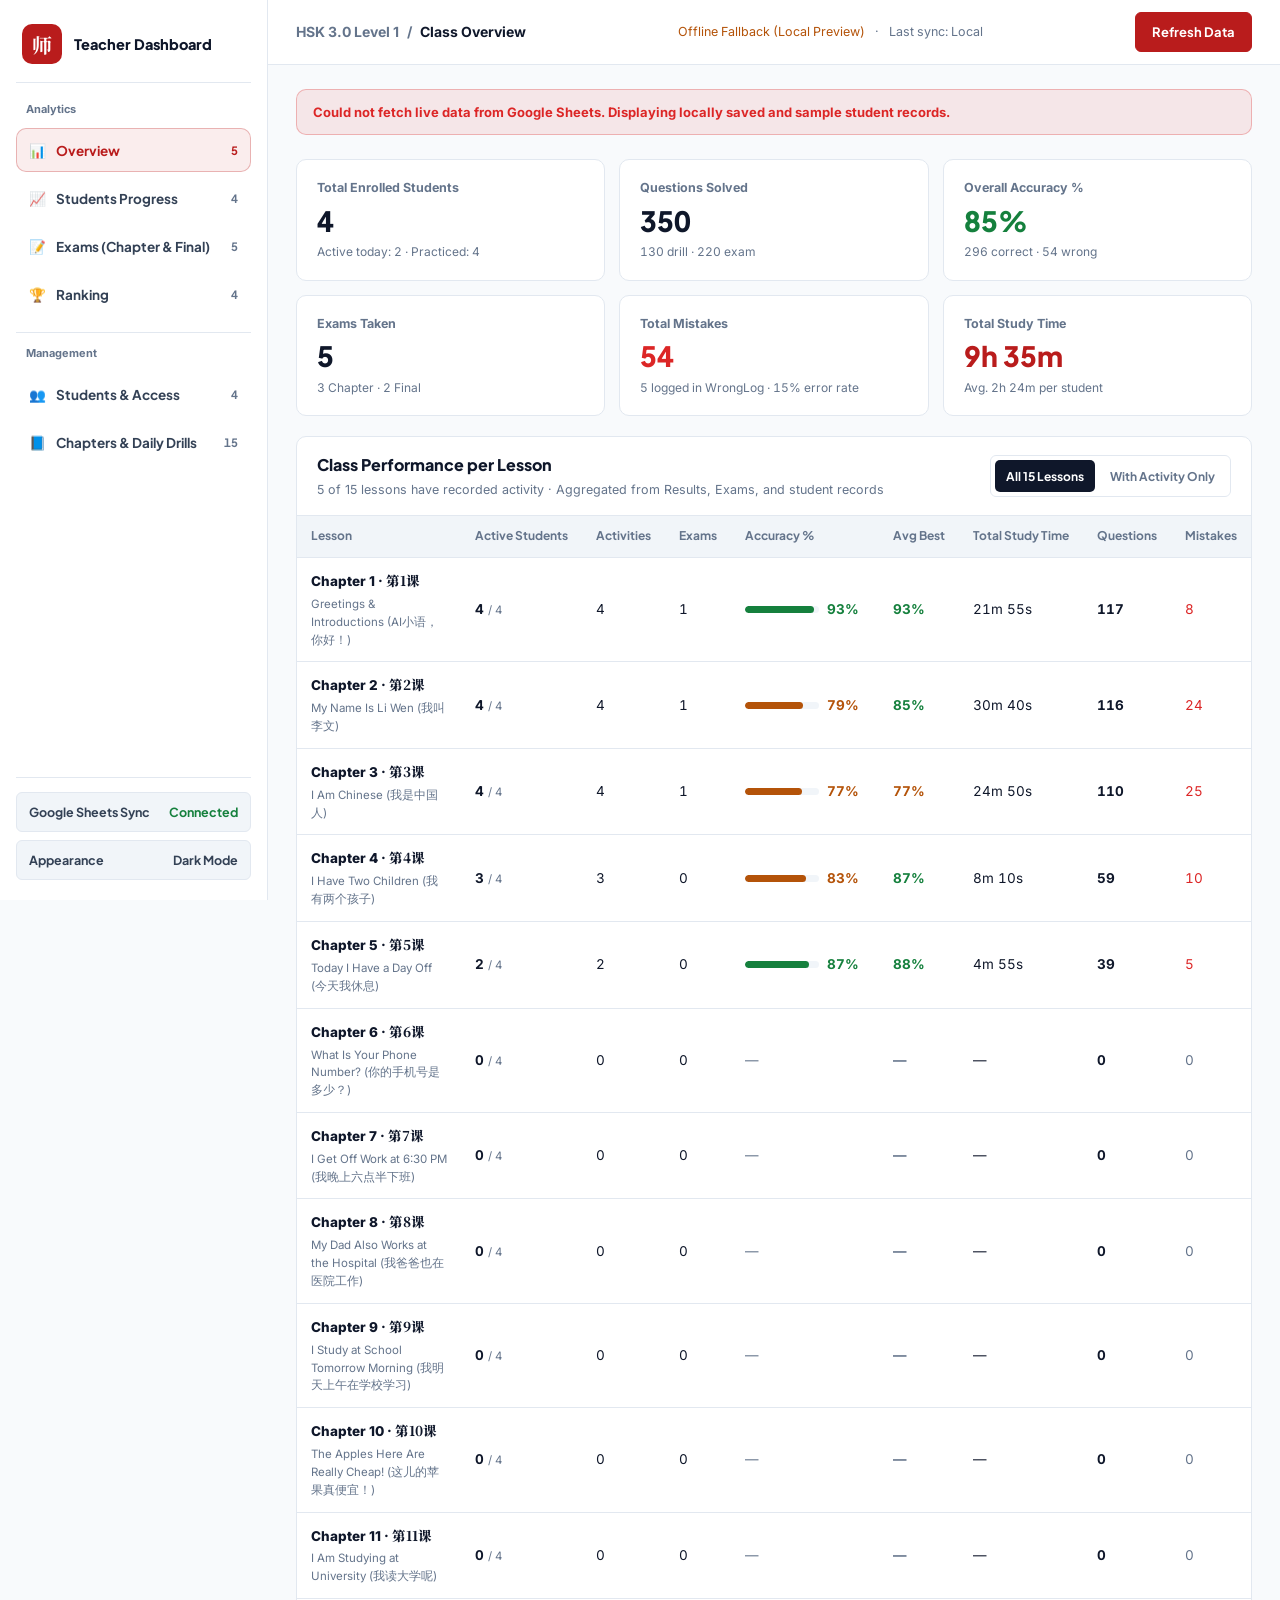
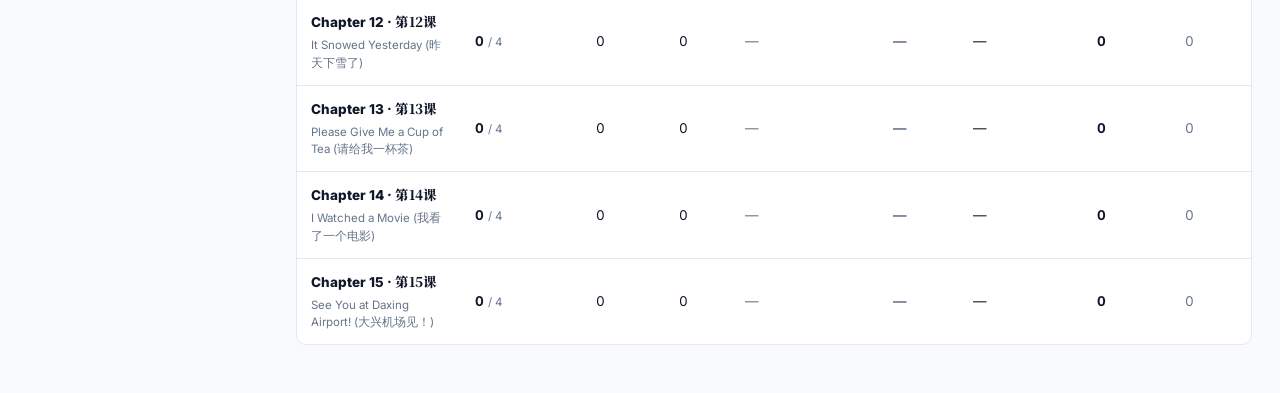
==== commit 27b4e851: "feat: implement chapter exams and true-false drills - Add backend support for Results, Exams, and Wr" ====
--- a/public/teacher-dashboard.html
+++ b/public/teacher-dashboard.html
@@ -777,12 +777,16 @@
         white-space: nowrap;
       }
 
-      thead th[data-sort] {
+      thead th[data-sort],
+      thead th[data-progress-sort],
+      thead th[data-exam-sort] {
         cursor: pointer;
         user-select: none;
       }
 
-      thead th[data-sort]:hover {
+      thead th[data-sort]:hover,
+      thead th[data-progress-sort]:hover,
+      thead th[data-exam-sort]:hover {
         color: var(--ink);
       }
 
@@ -941,39 +945,6 @@
         border-radius: var(--radius-sm);
         border: 1px solid var(--border);
         background-color: var(--canvas);
-      }
-
-      /* ===================== Legacy Pattern Summary Styles ===================== */
-      .hsk-patterns-summary-grid {
-        display: grid;
-        grid-template-columns: repeat(7, minmax(0, 1fr));
-        gap: 10px;
-        padding: 16px 20px;
-      }
-
-      .hsk-pattern-card {
-        padding: 12px;
-        border-radius: var(--radius-sm);
-        border: 1px solid var(--border);
-        background-color: var(--canvas);
-        display: flex;
-        flex-direction: column;
-        gap: 4px;
-      }
-
-      .hsk-pattern-row-grid {
-        display: grid;
-        grid-template-columns: repeat(7, minmax(64px, 1fr));
-        gap: 6px;
-      }
-
-      .hsk-pattern-cell {
-        padding: 5px 6px;
-        border-radius: 6px;
-        border: 1px solid var(--border);
-        background-color: var(--canvas);
-        font-size: 11px;
-        text-align: center;
       }
 
       .mock-attempt-row {
@@ -1247,18 +1218,6 @@
       .chapters-toggle-grid {
         display: grid;
         grid-template-columns: repeat(5, minmax(0, 1fr));
-        gap: 8px;
-      }
-
-      .mocks-toggle-grid {
-        display: grid;
-        grid-template-columns: repeat(5, minmax(0, 1fr));
-        gap: 8px;
-      }
-
-      .patterns-toggle-grid {
-        display: grid;
-        grid-template-columns: repeat(4, minmax(0, 1fr));
         gap: 8px;
       }
 
@@ -1403,9 +1362,6 @@
         .kpi-grid {
           grid-template-columns: repeat(2, minmax(0, 1fr));
         }
-        .hsk-patterns-summary-grid {
-          grid-template-columns: repeat(4, minmax(0, 1fr));
-        }
         .bank-drills-grid {
           grid-template-columns: repeat(2, minmax(0, 1fr));
         }
@@ -1456,12 +1412,8 @@
         .presets-grid {
           grid-template-columns: 1fr;
         }
-        .chapters-toggle-grid,
-        .mocks-toggle-grid {
+        .chapters-toggle-grid {
           grid-template-columns: repeat(3, minmax(0, 1fr));
-        }
-        .patterns-toggle-grid {
-          grid-template-columns: repeat(2, minmax(0, 1fr));
         }
       }
 
@@ -1469,15 +1421,128 @@
         .kpi-grid {
           grid-template-columns: 1fr;
         }
-        .chapters-toggle-grid,
-        .mocks-toggle-grid {
+        .chapters-toggle-grid {
           grid-template-columns: repeat(2, minmax(0, 1fr));
         }
-        .patterns-toggle-grid {
+      }
+
+      /* ===================== New Analytics Tabs (Overview, Progress, Exams, Ranking) ===================== */
+      .nav-section-divider {
+        margin-top: 12px;
+        padding-top: 12px;
+        border-top: 1px solid var(--border);
+      }
+
+      .kpi-grid-6 {
+        display: grid;
+        grid-template-columns: repeat(3, minmax(0, 1fr));
+        gap: 14px;
+      }
+
+      .kpi-grid-5 {
+        display: grid;
+        grid-template-columns: repeat(5, minmax(0, 1fr));
+        gap: 12px;
+      }
+
+      .student-name-btn {
+        background: none;
+        border: none;
+        padding: 0;
+        margin: 0;
+        font-family: inherit;
+        font-size: 13.5px;
+        font-weight: 800;
+        color: var(--ink);
+        cursor: pointer;
+        text-align: left;
+        display: inline-flex;
+        align-items: center;
+        gap: 6px;
+        transition: color 140ms ease;
+      }
+
+      .student-name-btn:hover {
+        color: var(--accent);
+        text-decoration: underline;
+        text-underline-offset: 3px;
+      }
+
+      .rank-badge-num {
+        display: inline-flex;
+        align-items: center;
+        justify-content: center;
+        min-width: 30px;
+        height: 28px;
+        border-radius: var(--radius-sm);
+        font-size: 12.5px;
+        font-weight: 800;
+        color: var(--ink-secondary);
+        background-color: var(--surface-subtle);
+      }
+
+      .rank-badge-num.rank-1 {
+        background-color: var(--amber-soft);
+        color: var(--amber);
+        border: 1px solid var(--amber-border);
+      }
+
+      .rank-badge-num.rank-2 {
+        background-color: var(--surface-subtle);
+        color: var(--ink);
+        border: 1px solid var(--border-strong);
+      }
+
+      .rank-badge-num.rank-3 {
+        background-color: var(--accent-soft);
+        color: var(--accent);
+        border: 1px solid var(--accent-border);
+      }
+
+      th.rank-active-col {
+        color: var(--accent);
+        background-color: var(--accent-soft);
+      }
+
+      td.rank-active-col {
+        background-color: var(--accent-soft);
+        font-weight: 800;
+        color: var(--ink);
+      }
+
+      .mistake-q-cell {
+        max-width: 340px;
+        white-space: normal;
+        line-height: 1.45;
+      }
+
+      .mistake-ans-wrong {
+        color: var(--crimson);
+        font-weight: 700;
+      }
+
+      .mistake-ans-correct {
+        color: var(--jade);
+        font-weight: 700;
+      }
+
+      .global-section-hidden {
+        display: none !important;
+      }
+
+      @media (max-width: 1100px) {
+        .kpi-grid-6 {
+          grid-template-columns: repeat(2, minmax(0, 1fr));
+        }
+        .kpi-grid-5 {
+          grid-template-columns: repeat(3, minmax(0, 1fr));
+        }
+      }
+
+      @media (max-width: 560px) {
+        .kpi-grid-6,
+        .kpi-grid-5 {
           grid-template-columns: 1fr;
-        }
-        .hsk-patterns-summary-grid {
-          grid-template-columns: repeat(2, minmax(0, 1fr));
         }
       }
 
@@ -1502,14 +1567,80 @@
           </div>
 
           <nav class="sidebar-nav" role="tablist" aria-label="Workspace Sections">
-            <div class="nav-section-label">Workspaces</div>
+            <div class="nav-section-label">Analytics</div>
 
             <button
               type="button"
               class="nav-item active"
+              id="navTabOverview"
+              role="tab"
+              aria-selected="true"
+              aria-controls="panelOverview"
+              data-tab="overview"
+            >
+              <span class="nav-item-main">
+                <span aria-hidden="true">📊</span>
+                <span class="nav-item-text">Overview</span>
+              </span>
+              <span id="navCountOverview" class="nav-count tabular-nums">15</span>
+            </button>
+
+            <button
+              type="button"
+              class="nav-item"
+              id="navTabProgress"
+              role="tab"
+              aria-selected="false"
+              aria-controls="panelProgress"
+              data-tab="progress"
+            >
+              <span class="nav-item-main">
+                <span aria-hidden="true">📈</span>
+                <span class="nav-item-text">Students Progress</span>
+              </span>
+              <span id="navCountProgress" class="nav-count tabular-nums">0</span>
+            </button>
+
+            <button
+              type="button"
+              class="nav-item"
+              id="navTabExams"
+              role="tab"
+              aria-selected="false"
+              aria-controls="panelExams"
+              data-tab="exams"
+            >
+              <span class="nav-item-main">
+                <span aria-hidden="true">📝</span>
+                <span class="nav-item-text">Exams (Chapter &amp; Final)</span>
+              </span>
+              <span id="navCountExams" class="nav-count tabular-nums">0</span>
+            </button>
+
+            <button
+              type="button"
+              class="nav-item"
+              id="navTabRanking"
+              role="tab"
+              aria-selected="false"
+              aria-controls="panelRanking"
+              data-tab="ranking"
+            >
+              <span class="nav-item-main">
+                <span aria-hidden="true">🏆</span>
+                <span class="nav-item-text">Ranking</span>
+              </span>
+              <span id="navCountRanking" class="nav-count tabular-nums">0</span>
+            </button>
+
+            <div class="nav-section-label nav-section-divider">Management</div>
+
+            <button
+              type="button"
+              class="nav-item"
               id="navTabStudents"
               role="tab"
-              aria-selected="true"
+              aria-selected="false"
               aria-controls="panelStudents"
               data-tab="students"
             >
@@ -1557,7 +1688,7 @@
           <div class="topbar-breadcrumb">
             <span>HSK 3.0 Level 1</span>
             <span aria-hidden="true">/</span>
-            <strong id="topbarActiveTitle">Students &amp; Access Management</strong>
+            <strong id="topbarActiveTitle">Class Overview</strong>
           </div>
 
           <div class="topbar-meta tabular-nums">
@@ -1576,8 +1707,8 @@
         <main class="workspace-body">
           <div id="errorBanner" class="error-banner" role="alert"></div>
 
-          <!-- ==================== Top 4 KPI Cards ==================== -->
-          <section class="kpi-grid" aria-label="Platform Performance Summary">
+          <!-- ==================== Top 4 KPI Cards (Students & Access / Chapters) ==================== -->
+          <section id="globalKpiGrid" class="kpi-grid global-section-hidden" aria-label="Platform Performance Summary">
             <article class="kpi-card">
               <span class="kpi-label">Total Enrolled Students</span>
               <span id="kpiTotalStudents" class="kpi-value tabular-nums">0</span>
@@ -1604,7 +1735,7 @@
           </section>
 
           <!-- ==================== Student Broadcast Banner Control ==================== -->
-          <section class="broadcast-card" aria-label="Student Broadcast Banner">
+          <section id="globalBroadcastCard" class="broadcast-card global-section-hidden" aria-label="Student Broadcast Banner">
             <div class="broadcast-card-head">
               <div class="broadcast-head-info">
                 <h2 class="broadcast-title">Student Broadcast Banner</h2>
@@ -1673,8 +1804,246 @@
             </div>
           </section>
 
+          <!-- ==================== New Tab 1: Overview ==================== -->
+          <section id="panelOverview" class="tab-panel" role="tabpanel" aria-labelledby="navTabOverview">
+            <div class="kpi-grid-6" aria-label="Class Overview KPIs">
+              <article class="kpi-card">
+                <span class="kpi-label">Total Enrolled Students</span>
+                <span id="ovKpiStudents" class="kpi-value tabular-nums">0</span>
+                <span id="ovKpiStudentsSub" class="kpi-sub tabular-nums">Active today: 0</span>
+              </article>
+
+              <article class="kpi-card">
+                <span class="kpi-label">Questions Solved</span>
+                <span id="ovKpiQuestions" class="kpi-value tabular-nums">0</span>
+                <span id="ovKpiQuestionsSub" class="kpi-sub tabular-nums">0 drill · 0 exam</span>
+              </article>
+
+              <article class="kpi-card">
+                <span class="kpi-label">Overall Accuracy %</span>
+                <span id="ovKpiAccuracy" class="kpi-value tabular-nums">—</span>
+                <span id="ovKpiAccuracySub" class="kpi-sub tabular-nums">0 correct · 0 wrong</span>
+              </article>
+
+              <article class="kpi-card">
+                <span class="kpi-label">Exams Taken</span>
+                <span id="ovKpiExams" class="kpi-value tabular-nums">0</span>
+                <span id="ovKpiExamsSub" class="kpi-sub tabular-nums">0 Chapter · 0 Final</span>
+              </article>
+
+              <article class="kpi-card">
+                <span class="kpi-label">Total Mistakes</span>
+                <span id="ovKpiMistakes" class="kpi-value tabular-nums tone-crimson">0</span>
+                <span id="ovKpiMistakesSub" class="kpi-sub tabular-nums">0 logged in WrongLog</span>
+              </article>
+
+              <article class="kpi-card">
+                <span class="kpi-label">Total Study Time</span>
+                <span id="ovKpiStudyTime" class="kpi-value tabular-nums tone-accent">0m</span>
+                <span id="ovKpiStudyTimeSub" class="kpi-sub tabular-nums">Avg. 0m per student</span>
+              </article>
+            </div>
+
+            <div class="panel-surface">
+              <div class="panel-header">
+                <div>
+                  <h1 class="panel-title">Class Performance per Lesson</h1>
+                  <p class="panel-subtitle" id="ovLessonTableMeta">
+                    Aggregated from Results, Exams, and student chapter records across all 15 HSK 3.0 Level 1 lessons
+                  </p>
+                </div>
+                <div class="segmented-filters" id="ovLessonFilterBar" role="group" aria-label="Filter lessons">
+                  <button type="button" class="filter-btn active" data-ov-filter="all">All 15 Lessons</button>
+                  <button type="button" class="filter-btn" data-ov-filter="active">With Activity Only</button>
+                </div>
+              </div>
+              <div class="table-scroll">
+                <table>
+                  <thead>
+                    <tr>
+                      <th>Lesson</th>
+                      <th>Active Students</th>
+                      <th>Activities</th>
+                      <th>Exams</th>
+                      <th>Accuracy %</th>
+                      <th>Avg Best</th>
+                      <th>Total Study Time</th>
+                      <th>Questions</th>
+                      <th>Mistakes</th>
+                    </tr>
+                  </thead>
+                  <tbody id="ovLessonTableBody"></tbody>
+                </table>
+              </div>
+            </div>
+          </section>
+
+          <!-- ==================== New Tab 2: Students Progress ==================== -->
+          <section id="panelProgress" class="tab-panel hidden" role="tabpanel" aria-labelledby="navTabProgress">
+            <div class="panel-surface">
+              <div class="panel-header">
+                <div>
+                  <h1 class="panel-title">Students Progress &amp; Learning Reports</h1>
+                  <p class="panel-subtitle" id="progressTableMeta">
+                    Showing 0 of 0 students · Click any student name to inspect their full profile, lesson accuracy, exams, and frequent mistakes
+                  </p>
+                </div>
+              </div>
+
+              <div class="toolbar-row">
+                <input
+                  id="progressSearchInput"
+                  type="search"
+                  class="input search-input"
+                  placeholder="Search by student name or code..."
+                  aria-label="Search students progress"
+                />
+                <div style="font-size:12px;color:var(--ink-muted)">
+                  Click column headers to sort · Click a student name for detailed modal report
+                </div>
+              </div>
+
+              <div class="table-scroll">
+                <table>
+                  <thead>
+                    <tr>
+                      <th data-progress-sort="studentName">Name &amp; Code<span class="sort-arrow"></span></th>
+                      <th data-progress-sort="questionsSolved">Questions Solved<span class="sort-arrow"></span></th>
+                      <th data-progress-sort="correctCount">Correct / Wrong<span class="sort-arrow"></span></th>
+                      <th data-progress-sort="accuracyPercent">Accuracy %<span class="sort-arrow"></span></th>
+                      <th data-progress-sort="chaptersPracticed">Chapters Practiced<span class="sort-arrow"></span></th>
+                      <th data-progress-sort="examsTaken">Exams Taken<span class="sort-arrow"></span></th>
+                      <th data-progress-sort="studyTimeMs">Study Time<span class="sort-arrow"></span></th>
+                      <th data-progress-sort="lastActive">Last Active<span class="sort-arrow"></span></th>
+                    </tr>
+                  </thead>
+                  <tbody id="progressTableBody"></tbody>
+                </table>
+              </div>
+            </div>
+          </section>
+
+          <!-- ==================== New Tab 3: Exams (Chapter & Final) ==================== -->
+          <section id="panelExams" class="tab-panel hidden" role="tabpanel" aria-labelledby="navTabExams">
+            <div class="kpi-grid" aria-label="Exams Summary Metrics">
+              <article class="kpi-card">
+                <span class="kpi-label">Total Exams Submitted</span>
+                <span id="exKpiTotal" class="kpi-value tabular-nums">0</span>
+                <span id="exKpiTotalSub" class="kpi-sub tabular-nums">0 Chapter · 0 Final</span>
+              </article>
+
+              <article class="kpi-card">
+                <span class="kpi-label">Average Exam Accuracy</span>
+                <span id="exKpiAvgPct" class="kpi-value tabular-nums">—</span>
+                <span id="exKpiAvgPctSub" class="kpi-sub tabular-nums">Pass rate (≥70%): —</span>
+              </article>
+
+              <article class="kpi-card">
+                <span class="kpi-label">Exam Questions Answered</span>
+                <span id="exKpiQuestions" class="kpi-value tabular-nums">0</span>
+                <span id="exKpiQuestionsSub" class="kpi-sub tabular-nums">0 correct · 0 mistakes</span>
+              </article>
+
+              <article class="kpi-card">
+                <span class="kpi-label">Average Exam Duration</span>
+                <span id="exKpiAvgTime" class="kpi-value tabular-nums tone-accent">0m</span>
+                <span id="exKpiAvgTimeSub" class="kpi-sub tabular-nums">Total exam time: 0m</span>
+              </article>
+            </div>
+
+            <div class="panel-surface">
+              <div class="panel-header">
+                <div>
+                  <h1 class="panel-title">Chapter &amp; Final Exam Attempts</h1>
+                  <p class="panel-subtitle" id="examsTableMeta">Showing 0 exam attempts</p>
+                </div>
+              </div>
+
+              <div class="toolbar-row">
+                <input
+                  id="examsSearchInput"
+                  type="search"
+                  class="input search-input"
+                  placeholder="Search by student, code, exam title, or scope..."
+                  aria-label="Search exam attempts"
+                />
+
+                <div class="segmented-filters" id="examsTypeFilterBar" role="group" aria-label="Filter by exam type">
+                  <button type="button" class="filter-btn active" data-exam-filter="all">All Exams</button>
+                  <button type="button" class="filter-btn" data-exam-filter="chapter">Chapter Exams</button>
+                  <button type="button" class="filter-btn" data-exam-filter="final">Final Exams</button>
+                </div>
+              </div>
+
+              <div class="table-scroll">
+                <table>
+                  <thead>
+                    <tr>
+                      <th data-exam-sort="name">Student Name &amp; Code<span class="sort-arrow"></span></th>
+                      <th data-exam-sort="exam_type">Exam Type<span class="sort-arrow"></span></th>
+                      <th data-exam-sort="exam_title">Exam Title &amp; Scope<span class="sort-arrow"></span></th>
+                      <th data-exam-sort="score">Score<span class="sort-arrow"></span></th>
+                      <th data-exam-sort="mistakes">Correct vs. Mistakes<span class="sort-arrow"></span></th>
+                      <th data-exam-sort="pct">Accuracy %<span class="sort-arrow"></span></th>
+                      <th data-exam-sort="duration_ms">Time Spent<span class="sort-arrow"></span></th>
+                      <th data-exam-sort="ts">Date<span class="sort-arrow"></span></th>
+                    </tr>
+                  </thead>
+                  <tbody id="examsTableBody"></tbody>
+                </table>
+              </div>
+            </div>
+          </section>
+
+          <!-- ==================== New Tab 4: Ranking ==================== -->
+          <section id="panelRanking" class="tab-panel hidden" role="tabpanel" aria-labelledby="navTabRanking">
+            <div class="panel-surface">
+              <div class="panel-header">
+                <div>
+                  <h1 class="panel-title">Student Leaderboard &amp; Dynamic Ranking</h1>
+                  <p class="panel-subtitle" id="rankingTableMeta">Ranked by Questions Solved</p>
+                </div>
+              </div>
+
+              <div class="toolbar-row">
+                <div class="segmented-filters" id="rankingMetricBar" role="group" aria-label="Rank students by metric">
+                  <button type="button" class="filter-btn active" data-rank-metric="solved">Questions Solved</button>
+                  <button type="button" class="filter-btn" data-rank-metric="studyTime">Total Study Time</button>
+                  <button type="button" class="filter-btn" data-rank-metric="accuracy">Accuracy %</button>
+                  <button type="button" class="filter-btn" data-rank-metric="exams">Exams Completed</button>
+                </div>
+
+                <input
+                  id="rankingSearchInput"
+                  type="search"
+                  class="input search-input"
+                  style="max-width:260px"
+                  placeholder="Filter leaderboard by name or code..."
+                  aria-label="Filter ranking leaderboard"
+                />
+              </div>
+
+              <div class="table-scroll">
+                <table>
+                  <thead>
+                    <tr>
+                      <th style="width:70px">Rank</th>
+                      <th>Student Name &amp; Code</th>
+                      <th id="rankColSolved">Questions Solved</th>
+                      <th id="rankColStudyTime">Total Study Time</th>
+                      <th id="rankColAccuracy">Accuracy %</th>
+                      <th id="rankColExams">Exams Completed</th>
+                      <th>Chapters Practiced</th>
+                    </tr>
+                  </thead>
+                  <tbody id="rankingTableBody"></tbody>
+                </table>
+              </div>
+            </div>
+          </section>
+
           <!-- ==================== Tab 1: Students & Access Management ==================== -->
-          <section id="panelStudents" class="tab-panel" role="tabpanel" aria-labelledby="navTabStudents">
+          <section id="panelStudents" class="tab-panel hidden" role="tabpanel" aria-labelledby="navTabStudents">
             <div class="panel-surface">
               <div class="panel-header">
                 <div>
@@ -1819,11 +2188,11 @@
               </div>
             </div>
 
-            <!-- 10 Daily Drill Types Bank Inventory -->
+            <!-- 11 Daily Drill Types Bank Inventory -->
             <div class="panel-surface">
               <div class="panel-header">
                 <div>
-                  <h2 class="panel-title">Question Bank Distribution by Daily Drill Type (10 Modes)</h2>
+                  <h2 class="panel-title">Question Bank Distribution by Daily Drill Type (11 Modes)</h2>
                   <p class="panel-subtitle" id="bankInventoryMeta">All 15 chapters active and available</p>
                 </div>
               </div>
@@ -1958,28 +2327,32 @@
         </div>
 
         <div class="modal-body">
-          <div class="kpi-grid" style="grid-template-columns:repeat(4,minmax(0,1fr))">
+          <div class="kpi-grid-5">
             <div class="kpi-card" style="padding:12px 14px">
               <span class="kpi-label">Overall Rating</span>
-              <span id="reportGrade" class="kpi-value" style="font-size:20px">—</span>
+              <span id="reportGrade" class="kpi-value" style="font-size:19px">—</span>
+            </div>
+            <div class="kpi-card" style="padding:12px 14px">
+              <span class="kpi-label">Chapters Solved</span>
+              <span id="reportChaptersCount" class="kpi-value tabular-nums" style="font-size:19px">0 / 15</span>
             </div>
             <div class="kpi-card" style="padding:12px 14px">
               <span class="kpi-label">Overall Accuracy</span>
-              <span id="reportAccuracy" class="kpi-value tabular-nums" style="font-size:20px">0%</span>
+              <span id="reportAccuracy" class="kpi-value tabular-nums" style="font-size:19px">0%</span>
             </div>
             <div class="kpi-card" style="padding:12px 14px">
-              <span class="kpi-label">Solved &amp; Mistakes</span>
-              <span id="reportSolved" class="kpi-value tabular-nums" style="font-size:20px">0 / 0</span>
+              <span class="kpi-label">Solved / Mistakes</span>
+              <span id="reportSolved" class="kpi-value tabular-nums" style="font-size:19px">0 / 0</span>
             </div>
             <div class="kpi-card" style="padding:12px 14px">
-              <span class="kpi-label">Active Study Hours</span>
-              <span id="reportHours" class="kpi-value tabular-nums" style="font-size:20px">0.0 h</span>
+              <span class="kpi-label">Study Time</span>
+              <span id="reportHours" class="kpi-value tabular-nums" style="font-size:19px">0m</span>
             </div>
           </div>
 
           <div class="panel-surface">
             <div class="panel-header" style="padding:12px 16px">
-              <h3 class="panel-title" style="font-size:14.5px">15-Chapter Performance Breakdown</h3>
+              <h3 class="panel-title" style="font-size:14.5px">Lesson-by-Lesson Accuracy (Chapters 1–15)</h3>
               <span style="font-size:11.5px;color:var(--ink-muted)">Excellent 85%+ · Developing 70–84% · Review &lt;70%</span>
             </div>
             <div class="table-scroll">
@@ -1997,6 +2370,57 @@
                 <tbody id="reportChaptersBody"></tbody>
               </table>
             </div>
+          </div>
+
+          <div class="panel-surface">
+            <div class="panel-header" style="padding:12px 16px">
+              <h3 class="panel-title" style="font-size:14.5px">Exams History (Chapter &amp; Final Exams)</h3>
+              <span id="reportAllExamsMeta" style="font-size:11.5px;color:var(--ink-muted)">0 exams recorded</span>
+            </div>
+            <div class="table-scroll">
+              <table>
+                <thead>
+                  <tr>
+                    <th>Exam Type</th>
+                    <th>Title &amp; Scope</th>
+                    <th>Score</th>
+                    <th>Correct / Mistakes</th>
+                    <th>Accuracy</th>
+                    <th>Time Spent</th>
+                    <th>Date</th>
+                  </tr>
+                </thead>
+                <tbody id="reportAllExamsBody"></tbody>
+              </table>
+            </div>
+          </div>
+
+          <div class="panel-surface">
+            <div class="panel-header" style="padding:12px 16px">
+              <h3 class="panel-title" style="font-size:14.5px">Frequent Mistakes (from WrongLog)</h3>
+              <span id="reportWrongLogMeta" style="font-size:11.5px;color:var(--ink-muted)">0 mistakes logged</span>
+            </div>
+            <div class="table-scroll">
+              <table>
+                <thead>
+                  <tr>
+                    <th>Lesson &amp; Activity</th>
+                    <th>Question</th>
+                    <th>Student Answer</th>
+                    <th>Correct Answer</th>
+                    <th>Missed</th>
+                  </tr>
+                </thead>
+                <tbody id="reportWrongLogBody"></tbody>
+              </table>
+            </div>
+          </div>
+
+          <div class="panel-surface" style="display:none">
+            <span id="reportChapterExamsMeta"></span>
+            <table><tbody id="reportChapterExamsBody"></tbody></table>
+            <span id="reportFinalExamsMeta"></span>
+            <table><tbody id="reportFinalExamsBody"></tbody></table>
           </div>
         </div>
       </div>
@@ -2053,7 +2477,7 @@
         // Centralized Google Apps Script Web App URL — keep in sync with src/config/appConfig.ts.
         // Update this constant (or override it via the "Google Sheets Sync" modal) when pointing to the new English Google Sheet.
         var DEFAULT_GOOGLE_SCRIPT_URL =
-          'https://script.google.com/macros/s/AKfycbxA27jKarngLH1l9aIK8vVxd_vNj1UZG6dXTMqluOcaBe6VoFd0VzE7snVvPXqQFdR_fQ/exec';
+          'https://script.google.com/macros/s/AKfycbyvo-0qAPM2L3yxNLfE5CVGMzHjKZVNoxIlQWCvETvQYSW0xHM0T7AwUqvzkr3Gceo2/exec';
         var STORAGE_URL_KEY = 'hsk1_en_teacher_sheets_url_v1';
         var STORAGE_THEME_KEY = 'hsk1_en_teacher_theme_v1';
         var LOCAL_REGISTERED_STUDENTS_KEY = 'hsk1_en_registered_students_v1';
@@ -2086,12 +2510,17 @@
           { key: 'sentence-hanzi-to-arabic', titleAr: 'Sentence Translation (ZH -> EN)', requires: 'sentences' },
           { key: 'sentence-arabic-to-hanzi', titleAr: 'Sentence Translation (EN -> ZH)', requires: 'sentences' },
           { key: 'sentence-builder', titleAr: 'Sentence Builder (Word Order)', requires: 'sentences' },
-          { key: 'fill-in-blank', titleAr: 'Fill in the Blank', requires: 'sentences' }
+          { key: 'fill-in-blank', titleAr: 'Fill in the Blank', requires: 'sentences' },
+          { key: 'true-false', titleAr: 'True or False (Grammar & Usage)', requires: 'sentences' }
         ];
 
         var ALL_CHAPTER_NUMS = [1, 2, 3, 4, 5, 6, 7, 8, 9, 10, 11, 12, 13, 14, 15];
 
         var TAB_TITLES = {
+          overview: 'Class Overview',
+          progress: 'Students Progress',
+          exams: 'Exams (Chapter & Final)',
+          ranking: 'Student Ranking',
           students: 'Students & Access Management',
           chapters: 'Chapters & Daily Drills Analytics'
         };
@@ -2195,9 +2624,49 @@
           }
         ];
 
+        var SAMPLE_RESULTS = [
+          { ts: todayIso, code: 'HSK-1234', name: 'Alex Carter', lesson: 'Chapter 1', activity: 'True or False (Grammar & Usage)', kind: 'true-false', correct: 11, total: 12, pct: 92, duration_ms: 210000, device: 'DEV-A9F214C8E301' },
+          { ts: todayIso, code: 'HSK-1234', name: 'Alex Carter', lesson: 'Chapter 2', activity: 'Fill in the Blank', kind: 'fill-in-blank', correct: 9, total: 10, pct: 90, duration_ms: 240000, device: 'DEV-A9F214C8E301' },
+          { ts: yesterdayIso, code: 'HSK-1234', name: 'Alex Carter', lesson: 'Chapter 3', activity: 'Sentence Translation (EN -> ZH)', kind: 'sentence-arabic-to-hanzi', correct: 6, total: 10, pct: 60, duration_ms: 310000, device: 'DEV-A9F214C8E301' },
+          { ts: todayIso, code: 'HSK-5678', name: 'Maya Lin', lesson: 'Chapter 1', activity: 'Chinese to English (Vocabulary)', kind: 'hanzi-to-arabic', correct: 13, total: 13, pct: 100, duration_ms: 185000, device: 'DEV-B4C198D277A0' },
+          { ts: todayIso, code: 'HSK-5678', name: 'Maya Lin', lesson: 'Chapter 4', activity: 'True or False (Grammar & Usage)', kind: 'true-false', correct: 11, total: 12, pct: 92, duration_ms: 260000, device: 'DEV-B4C198D277A0' },
+          { ts: yesterdayIso, code: 'HSK-5678', name: 'Maya Lin', lesson: 'Chapter 5', activity: 'Sentence Builder (Word Order)', kind: 'sentence-builder', correct: 9, total: 10, pct: 90, duration_ms: 295000, device: 'DEV-B4C198D277A0' },
+          { ts: yesterdayIso, code: 'HSK-2468', name: 'Omar Khalid', lesson: 'Chapter 2', activity: 'Pinyin & Tone Selection', kind: 'hanzi-to-pinyin', correct: 6, total: 10, pct: 60, duration_ms: 280000, device: '' },
+          { ts: twoDaysAgoIso, code: 'HSK-3579', name: 'Hannah Brooks', lesson: 'Chapter 4', activity: 'Fill in the Blank', kind: 'fill-in-blank', correct: 8, total: 10, pct: 80, duration_ms: 230000, device: '' }
+        ];
+
+        var SAMPLE_EXAMS = [
+          { ts: todayIso, code: 'HSK-5678', name: 'Maya Lin', exam_type: 'chapter', exam_title: 'Chapter 1 Exam', chapters_scope: 'Chapter 1', score: 38, total: 40, pct: 95, duration_ms: 920000, device: 'DEV-B4C198D277A0' },
+          { ts: todayIso, code: 'HSK-5678', name: 'Maya Lin', exam_type: 'final-fixed', exam_title: 'Model 1', chapters_scope: 'Chapters 1–5', score: 46, total: 50, pct: 92, duration_ms: 1640000, device: 'DEV-B4C198D277A0' },
+          { ts: yesterdayIso, code: 'HSK-1234', name: 'Alex Carter', exam_type: 'chapter', exam_title: 'Chapter 3 Exam', chapters_scope: 'Chapter 3', score: 31, total: 40, pct: 78, duration_ms: 1180000, device: 'DEV-A9F214C8E301' },
+          { ts: yesterdayIso, code: 'HSK-2468', name: 'Omar Khalid', exam_type: 'chapter', exam_title: 'Chapter 2 Exam', chapters_scope: 'Chapter 2', score: 25, total: 40, pct: 63, duration_ms: 1320000, device: '' },
+          { ts: twoDaysAgoIso, code: 'HSK-3579', name: 'Hannah Brooks', exam_type: 'final-random', exam_title: 'Random Comprehensive Exam', chapters_scope: 'Chapters 1–4', score: 42, total: 50, pct: 84, duration_ms: 1510000, device: '' }
+        ];
+
+        var SAMPLE_WRONG_LOG = [
+          { ts: todayIso, code: 'HSK-1234', name: 'Alex Carter', lesson: 'Chapter 3', activity: 'True or False', question: '我是不中国人。', user_answer: 'TRUE', correct_answer: 'FALSE (我不是中国人。)' },
+          { ts: yesterdayIso, code: 'HSK-1234', name: 'Alex Carter', lesson: 'Chapter 3', activity: 'Chapter 3 Exam', question: '我是不中国人。', user_answer: 'TRUE', correct_answer: 'FALSE (我不是中国人。)' },
+          { ts: yesterdayIso, code: 'HSK-1234', name: 'Alex Carter', lesson: 'Chapter 2', activity: 'Fill in the Blank', question: '你___什么名字？', user_answer: '是', correct_answer: '叫' },
+          { ts: yesterdayIso, code: 'HSK-2468', name: 'Omar Khalid', lesson: 'Chapter 2', activity: 'Chapter 2 Exam', question: '你叫什么名字？(Tone check)', user_answer: 'míngzi (mǐngzì)', correct_answer: 'míngzi' },
+          { ts: twoDaysAgoIso, code: 'HSK-3579', name: 'Hannah Brooks', lesson: 'Chapter 4', activity: 'Fill in the Blank', question: '我有两___孩子。', user_answer: '本', correct_answer: '个' }
+        ];
+
         var state = {
-          activeTab: 'students',
+          activeTab: 'overview',
           students: [],
+          results: [],
+          exams: [],
+          wrongLog: [],
+          ovLessonFilter: 'all',
+          progressSearch: '',
+          progressSortField: 'questionsSolved',
+          progressSortDir: 'desc',
+          examsSearch: '',
+          examsTypeFilter: 'all',
+          examsSortField: 'ts',
+          examsSortDir: 'desc',
+          rankingMetric: 'solved',
+          rankingSearch: '',
           searchQuery: '',
           filterMode: 'all',
           sortField: 'accuracyPercent',
@@ -2221,7 +2690,66 @@
         var elThemeLabel = document.getElementById('themeToggleLabel');
         var elSidebarSyncBadge = document.getElementById('sidebarSyncBadge');
 
+        var elGlobalKpiGrid = document.getElementById('globalKpiGrid');
+        var elGlobalBroadcastCard = document.getElementById('globalBroadcastCard');
+
         var elNavCountStudents = document.getElementById('navCountStudents');
+        var elNavCountOverview = document.getElementById('navCountOverview');
+        var elNavCountProgress = document.getElementById('navCountProgress');
+        var elNavCountExams = document.getElementById('navCountExams');
+        var elNavCountRanking = document.getElementById('navCountRanking');
+
+        // Overview DOM refs
+        var elOvKpiStudents = document.getElementById('ovKpiStudents');
+        var elOvKpiStudentsSub = document.getElementById('ovKpiStudentsSub');
+        var elOvKpiQuestions = document.getElementById('ovKpiQuestions');
+        var elOvKpiQuestionsSub = document.getElementById('ovKpiQuestionsSub');
+        var elOvKpiAccuracy = document.getElementById('ovKpiAccuracy');
+        var elOvKpiAccuracySub = document.getElementById('ovKpiAccuracySub');
+        var elOvKpiExams = document.getElementById('ovKpiExams');
+        var elOvKpiExamsSub = document.getElementById('ovKpiExamsSub');
+        var elOvKpiMistakes = document.getElementById('ovKpiMistakes');
+        var elOvKpiMistakesSub = document.getElementById('ovKpiMistakesSub');
+        var elOvKpiStudyTime = document.getElementById('ovKpiStudyTime');
+        var elOvKpiStudyTimeSub = document.getElementById('ovKpiStudyTimeSub');
+        var elOvLessonFilterBar = document.getElementById('ovLessonFilterBar');
+        var elOvLessonTableMeta = document.getElementById('ovLessonTableMeta');
+        var elOvLessonTableBody = document.getElementById('ovLessonTableBody');
+
+        // Students Progress DOM refs
+        var elProgressSearchInput = document.getElementById('progressSearchInput');
+        var elProgressTableMeta = document.getElementById('progressTableMeta');
+        var elProgressTableBody = document.getElementById('progressTableBody');
+        var progressSortHeaders = Array.prototype.slice.call(
+          document.querySelectorAll('#panelProgress thead th[data-progress-sort]')
+        );
+
+        // Exams DOM refs
+        var elExKpiTotal = document.getElementById('exKpiTotal');
+        var elExKpiTotalSub = document.getElementById('exKpiTotalSub');
+        var elExKpiAvgPct = document.getElementById('exKpiAvgPct');
+        var elExKpiAvgPctSub = document.getElementById('exKpiAvgPctSub');
+        var elExKpiQuestions = document.getElementById('exKpiQuestions');
+        var elExKpiQuestionsSub = document.getElementById('exKpiQuestionsSub');
+        var elExKpiAvgTime = document.getElementById('exKpiAvgTime');
+        var elExKpiAvgTimeSub = document.getElementById('exKpiAvgTimeSub');
+        var elExamsSearchInput = document.getElementById('examsSearchInput');
+        var elExamsTypeFilterBar = document.getElementById('examsTypeFilterBar');
+        var elExamsTableMeta = document.getElementById('examsTableMeta');
+        var elExamsTableBody = document.getElementById('examsTableBody');
+        var examSortHeaders = Array.prototype.slice.call(
+          document.querySelectorAll('#panelExams thead th[data-exam-sort]')
+        );
+
+        // Ranking DOM refs
+        var elRankingMetricBar = document.getElementById('rankingMetricBar');
+        var elRankingSearchInput = document.getElementById('rankingSearchInput');
+        var elRankingTableMeta = document.getElementById('rankingTableMeta');
+        var elRankingTableBody = document.getElementById('rankingTableBody');
+        var elRankColSolved = document.getElementById('rankColSolved');
+        var elRankColStudyTime = document.getElementById('rankColStudyTime');
+        var elRankColAccuracy = document.getElementById('rankColAccuracy');
+        var elRankColExams = document.getElementById('rankColExams');
 
         var elKpiTotalStudents = document.getElementById('kpiTotalStudents');
         var elKpiTotalStudentsSub = document.getElementById('kpiTotalStudentsSub');
@@ -2281,10 +2809,19 @@
         var elReportLastActive = document.getElementById('reportLastActive');
         var elReportAccessLine = document.getElementById('reportAccessLine');
         var elReportGrade = document.getElementById('reportGrade');
+        var elReportChaptersCount = document.getElementById('reportChaptersCount');
         var elReportAccuracy = document.getElementById('reportAccuracy');
         var elReportSolved = document.getElementById('reportSolved');
         var elReportHours = document.getElementById('reportHours');
         var elReportChaptersBody = document.getElementById('reportChaptersBody');
+        var elReportAllExamsMeta = document.getElementById('reportAllExamsMeta');
+        var elReportAllExamsBody = document.getElementById('reportAllExamsBody');
+        var elReportWrongLogMeta = document.getElementById('reportWrongLogMeta');
+        var elReportWrongLogBody = document.getElementById('reportWrongLogBody');
+        var elReportChapterExamsMeta = document.getElementById('reportChapterExamsMeta');
+        var elReportChapterExamsBody = document.getElementById('reportChapterExamsBody');
+        var elReportFinalExamsMeta = document.getElementById('reportFinalExamsMeta');
+        var elReportFinalExamsBody = document.getElementById('reportFinalExamsBody');
 
         var elSettingsBackdrop = document.getElementById('settingsModalBackdrop');
         var elOpenSettingsBtn = document.getElementById('openSheetsSettingsBtn');
@@ -2296,6 +2833,10 @@
 
         var navButtons = Array.prototype.slice.call(document.querySelectorAll('.sidebar-nav .nav-item'));
         var tabPanels = {
+          overview: document.getElementById('panelOverview'),
+          progress: document.getElementById('panelProgress'),
+          exams: document.getElementById('panelExams'),
+          ranking: document.getElementById('panelRanking'),
           students: document.getElementById('panelStudents'),
           chapters: document.getElementById('panelChapters')
         };
@@ -2575,6 +3116,85 @@
           return out;
         }
 
+        function parseChapterExamResults(rawVal) {
+          var parsed = null;
+          if (Array.isArray(rawVal)) {
+            parsed = rawVal;
+          } else if (typeof rawVal === 'string' && rawVal.trim()) {
+            try {
+              parsed = JSON.parse(rawVal);
+            } catch (e) {
+              parsed = null;
+            }
+          }
+          if (!Array.isArray(parsed)) return [];
+          return parsed
+            .filter(function (item) {
+              return item && Number(item.chapterId || 0) >= 1 && Number(item.total || 0) > 0;
+            })
+            .map(function (item) {
+              var score = Math.max(0, Number(item.score || 0));
+              var total = Math.max(1, Number(item.total || 40));
+              var pct =
+                item.percentage !== undefined && item.percentage !== ''
+                  ? Math.max(0, Math.min(100, Math.round(Number(item.percentage))))
+                  : Math.round((score / total) * 100);
+              return {
+                id: String(item.id || ''),
+                chapterId: Number(item.chapterId),
+                chapterTitle: String(item.chapterTitle || ('Chapter ' + item.chapterId)),
+                score: score,
+                total: total,
+                percentage: pct,
+                partScores: Array.isArray(item.partScores) ? item.partScores : [],
+                durationSeconds: Math.max(0, Number(item.durationSeconds || 0)),
+                completedAt: String(item.completedAt || '')
+              };
+            });
+        }
+
+        function parseFinalExamResults(raw) {
+          var parsed = raw;
+          if (typeof raw === 'string') {
+            var trimmed = raw.trim();
+            if (!trimmed) return [];
+            try {
+              parsed = JSON.parse(trimmed);
+            } catch (e) {
+              return [];
+            }
+          }
+          var list = Array.isArray(parsed)
+            ? parsed
+            : parsed && typeof parsed === 'object' && Array.isArray(parsed.finalExams)
+              ? parsed.finalExams
+              : [];
+          return list
+            .filter(function (item) {
+              return item && typeof item === 'object' && item.modelId;
+            })
+            .map(function (item) {
+              var score = Math.max(0, Number(item.score || 0));
+              var total = Math.max(1, Number(item.total || 50));
+              var pct =
+                item.percentage !== undefined && item.percentage !== ''
+                  ? Math.max(0, Math.min(100, Math.round(Number(item.percentage))))
+                  : Math.round((score / total) * 100);
+              return {
+                id: String(item.id || ''),
+                modelId: String(item.modelId || 'random'),
+                modelLabel: String(item.modelLabel || item.modelId || 'Final Exam'),
+                scopeLabel: String(item.scopeLabel || 'All 15 Chapters'),
+                score: score,
+                total: total,
+                percentage: pct,
+                partScores: Array.isArray(item.partScores) ? item.partScores : [],
+                durationSeconds: Math.max(0, Number(item.durationSeconds || 0)),
+                completedAt: String(item.completedAt || '')
+              };
+            });
+        }
+
         function normalizeStudentRow(row, idx) {
           var solved = Math.max(0, Number(row.totalSolved || 0));
           var correct = Math.max(0, Math.min(solved, Number(row.correctCount || 0)));
@@ -2602,6 +3222,8 @@
             overallProgressPercent: Math.max(0, Math.min(100, Math.round(Number(row.overallProgressPercent || 0)))),
             lastActive: row.lastActive ? String(row.lastActive) : '',
             chaptersBreakdown: parseChaptersBreakdown(row.chaptersBreakdown),
+            chapterExamResults: parseChapterExamResults(row.chapterExamResults || row.hskMockResults),
+            finalExamResults: parseFinalExamResults(row.finalExamResults || row.hskPatternStats),
             unlockedAccess: parseUnlockedAccess(row.unlockedAccess),
             boundDeviceId: String(row.boundDeviceId || '').trim()
           };
@@ -2874,7 +3496,7 @@
           }
           renderSelectedStudentChapters();
 
-          // 10 Daily Drill Types Bank Inventory
+          // 11 Daily Drill Types Bank Inventory
           var totalVocab = 0;
           var totalSentences = 0;
           var populatedChapters = 0;
@@ -2888,6 +3510,7 @@
               var count = 0;
               if (d.key === 'match-2-col') count = ch.vocabCount > 0 ? Math.ceil(ch.vocabCount / 5) : 0;
               else if (d.key === 'match-3-col') count = ch.vocabCount > 0 ? Math.ceil(ch.vocabCount / 4) : 0;
+              else if (d.key === 'true-false') count = ch.sentenceCount > 0 ? 12 : 0;
               else if (d.requires === 'vocab') count = ch.vocabCount;
               else count = ch.sentenceCount;
               drillTotals[d.key] += count;
@@ -3144,27 +3767,1041 @@
             });
         }
 
-        /* ===================== Full Student Performance Report Modal ===================== */
+        /* ===================== Granular Analytics Model (Results, Exams, WrongLog) ===================== */
+        function normalizeCodeKey(code) {
+          return String(code || '').trim().replace(/\s+/g, '').toUpperCase();
+        }
+
+        function extractChapterNumber(label) {
+          if (label === null || label === undefined) return null;
+          var str = String(label).trim();
+          if (!str) return null;
+          var direct = str.match(/^(\d{1,2})$/);
+          if (direct) {
+            var d = Number(direct[1]);
+            return d >= 1 && d <= 15 ? d : null;
+          }
+          var m = str.match(/(?:chapter|ch\.?|lesson|第)\s*(\d{1,2})/i);
+          if (m) {
+            var n = Number(m[1]);
+            return n >= 1 && n <= 15 ? n : null;
+          }
+          return null;
+        }
+
+        function formatDurationMs(ms) {
+          var totalSec = Math.max(0, Math.round(Number(ms || 0) / 1000));
+          if (totalSec === 0) return '0m';
+          if (totalSec < 60) return totalSec + 's';
+          var hours = Math.floor(totalSec / 3600);
+          var mins = Math.floor((totalSec % 3600) / 60);
+          var secs = totalSec % 60;
+          if (hours > 0) {
+            return hours + 'h ' + (mins > 0 ? mins + 'm' : '0m');
+          }
+          return mins + 'm' + (secs > 0 ? ' ' + secs + 's' : '');
+        }
+
+        function formatStudyDurationCompact(ms) {
+          var totalMin = Math.max(0, Math.round(Number(ms || 0) / 60000));
+          if (totalMin === 0) {
+            var sec = Math.max(0, Math.round(Number(ms || 0) / 1000));
+            return sec > 0 ? sec + 's' : '0m';
+          }
+          var h = Math.floor(totalMin / 60);
+          var m = totalMin % 60;
+          if (h > 0) return h + 'h ' + m + 'm';
+          return m + 'm';
+        }
+
+        function parseTimestampMs(raw) {
+          if (!raw) return 0;
+          var t = new Date(raw).getTime();
+          return isNaN(t) ? 0 : t;
+        }
+
+        function normalizeResultRow(raw) {
+          if (!raw || typeof raw !== 'object') return null;
+          var total = Math.max(0, Number(raw.total || 0));
+          var correct = Math.max(0, Math.min(total || 99999, Number(raw.correct || 0)));
+          var pct =
+            raw.pct !== undefined && raw.pct !== ''
+              ? Math.max(0, Math.min(100, Math.round(Number(raw.pct))))
+              : total > 0
+                ? Math.round((correct / total) * 100)
+                : 0;
+          var lesson = String(raw.lesson || '').trim();
+          return {
+            ts: String(raw.ts || '').trim(),
+            code: String(raw.code || raw.studentCode || '').trim(),
+            name: String(raw.name || raw.studentName || '').trim(),
+            lesson: lesson,
+            chapterNum: extractChapterNumber(lesson),
+            activity: String(raw.activity || '').trim(),
+            kind: String(raw.kind || 'drill').trim(),
+            correct: correct,
+            total: total,
+            mistakes: Math.max(0, total - correct),
+            pct: pct,
+            duration_ms: Math.max(0, Number(raw.duration_ms || raw.durationMs || 0)),
+            device: String(raw.device || '').trim()
+          };
+        }
+
+        function normalizeExamRow(raw) {
+          if (!raw || typeof raw !== 'object') return null;
+          var total = Math.max(1, Number(raw.total || 40));
+          var score = Math.max(0, Math.min(total, Number(raw.score || 0)));
+          var pct =
+            raw.pct !== undefined && raw.pct !== ''
+              ? Math.max(0, Math.min(100, Math.round(Number(raw.pct))))
+              : Math.round((score / total) * 100);
+          var rawType = String(raw.exam_type || raw.examType || 'chapter').trim().toLowerCase();
+          var category = rawType.indexOf('final') !== -1 ? 'final' : 'chapter';
+          var title = String(raw.exam_title || raw.examTitle || (category === 'chapter' ? 'Chapter Exam' : 'Final Exam')).trim();
+          var scope = String(raw.chapters_scope || raw.chaptersScope || '').trim();
+          var chapterNum = category === 'chapter' ? (extractChapterNumber(scope) || extractChapterNumber(title)) : null;
+
+          return {
+            ts: String(raw.ts || '').trim(),
+            code: String(raw.code || raw.studentCode || '').trim(),
+            name: String(raw.name || raw.studentName || '').trim(),
+            exam_type: rawType || category,
+            category: category,
+            exam_title: title,
+            chapters_scope: scope || (chapterNum ? 'Chapter ' + chapterNum : 'All Chapters'),
+            chapterNum: chapterNum,
+            score: score,
+            total: total,
+            mistakes: Math.max(0, total - score),
+            pct: pct,
+            duration_ms: Math.max(0, Number(raw.duration_ms || raw.durationMs || 0)),
+            device: String(raw.device || '').trim()
+          };
+        }
+
+        function normalizeWrongLogRow(raw) {
+          if (!raw || typeof raw !== 'object') return null;
+          var question = String(raw.question || '').trim();
+          if (!question) return null;
+          var lesson = String(raw.lesson || '').trim();
+          return {
+            ts: String(raw.ts || '').trim(),
+            code: String(raw.code || raw.studentCode || '').trim(),
+            name: String(raw.name || raw.studentName || '').trim(),
+            lesson: lesson,
+            chapterNum: extractChapterNumber(lesson),
+            activity: String(raw.activity || '').trim(),
+            question: question,
+            user_answer: String(raw.user_answer !== undefined ? raw.user_answer : (raw.userAnswer || '')).trim(),
+            correct_answer: String(raw.correct_answer !== undefined ? raw.correct_answer : (raw.correctAnswer || '')).trim()
+          };
+        }
+
+        function getExamTypeDisplay(exam) {
+          var t = String(exam.exam_type || '').toLowerCase();
+          if (t === 'chapter' || exam.category === 'chapter') {
+            return { label: 'Chapter Exam', tone: 'tone-accent' };
+          }
+          if (t === 'final-random' || t.indexOf('random') !== -1) {
+            return { label: 'Final Exam (Random)', tone: 'tone-amber' };
+          }
+          if (t === 'final-fixed' || t.indexOf('fixed') !== -1) {
+            return { label: 'Final Exam (Fixed)', tone: 'tone-jade' };
+          }
+          return { label: 'Final Exam', tone: 'tone-jade' };
+        }
+
+        function buildAnalyticsModel() {
+          var resultsList = Array.isArray(state.results) ? state.results : [];
+          var sheetExamsList = Array.isArray(state.exams) ? state.exams : [];
+          var wrongList = Array.isArray(state.wrongLog) ? state.wrongLog : [];
+
+          // Map enrolled students by normalized code
+          var studentsByCode = {};
+          state.students.forEach(function (st) {
+            var ck = normalizeCodeKey(st.studentCode);
+            if (ck) studentsByCode[ck] = st;
+          });
+
+          // Merge sheet Exams tab with any legacy chapterExamResults / finalExamResults not already present
+          var allExams = [];
+          var examDedup = {};
+          function pushExamUnique(ex) {
+            if (!ex) return;
+            var ck = normalizeCodeKey(ex.code);
+            var tsMin = ex.ts ? String(ex.ts).slice(0, 16) : '';
+            var key = ck + '|' + ex.category + '|' + ex.exam_title.toLowerCase() + '|' + ex.score + '/' + ex.total + '|' + tsMin;
+            if (examDedup[key]) return;
+            examDedup[key] = true;
+            // Enrich student name if missing
+            if (!ex.name && ck && studentsByCode[ck]) {
+              ex = Object.assign({}, ex, { name: studentsByCode[ck].studentName });
+            }
+            allExams.push(ex);
+          }
+
+          sheetExamsList.forEach(pushExamUnique);
+
+          state.students.forEach(function (st) {
+            (st.chapterExamResults || []).forEach(function (cex) {
+              pushExamUnique(normalizeExamRow({
+                ts: cex.completedAt || st.lastActive,
+                code: st.studentCode,
+                name: st.studentName,
+                exam_type: 'chapter',
+                exam_title: cex.chapterTitle || ('Chapter ' + cex.chapterId + ' Exam'),
+                chapters_scope: 'Chapter ' + cex.chapterId,
+                score: cex.score,
+                total: cex.total,
+                pct: cex.percentage,
+                duration_ms: (cex.durationSeconds || 0) * 1000,
+                device: st.boundDeviceId || ''
+              }));
+            });
+            (st.finalExamResults || []).forEach(function (fex) {
+              var isRand = String(fex.modelId || '').toLowerCase().indexOf('random') !== -1;
+              pushExamUnique(normalizeExamRow({
+                ts: fex.completedAt || st.lastActive,
+                code: st.studentCode,
+                name: st.studentName,
+                exam_type: isRand ? 'final-random' : 'final-fixed',
+                exam_title: fex.modelLabel || 'Final Exam',
+                chapters_scope: fex.scopeLabel || 'All 15 Chapters',
+                score: fex.score,
+                total: fex.total,
+                pct: fex.percentage,
+                duration_ms: (fex.durationSeconds || 0) * 1000,
+                device: st.boundDeviceId || ''
+              }));
+            });
+          });
+
+          allExams.sort(function (a, b) {
+            return parseTimestampMs(b.ts) - parseTimestampMs(a.ts);
+          });
+
+          // Index Results, Exams, and WrongLog by student code
+          var resultsByCode = {};
+          var examsByCode = {};
+          var wrongByCode = {};
+
+          resultsList.forEach(function (r) {
+            var ck = normalizeCodeKey(r.code);
+            if (!ck) return;
+            if (!resultsByCode[ck]) resultsByCode[ck] = [];
+            resultsByCode[ck].push(r);
+          });
+
+          allExams.forEach(function (ex) {
+            var ck = normalizeCodeKey(ex.code);
+            if (!ck) return;
+            if (!examsByCode[ck]) examsByCode[ck] = [];
+            examsByCode[ck].push(ex);
+          });
+
+          wrongList.forEach(function (w) {
+            var ck = normalizeCodeKey(w.code);
+            if (!ck) return;
+            if (!wrongByCode[ck]) wrongByCode[ck] = [];
+            wrongByCode[ck].push(w);
+          });
+
+          // Build per-student unified progress profiles
+          var profilesByCode = {};
+          var profiles = state.students.map(function (st) {
+            var ck = normalizeCodeKey(st.studentCode);
+            var stResults = resultsByCode[ck] || [];
+            var stExams = examsByCode[ck] || [];
+            var stWrongs = wrongByCode[ck] || [];
+
+            var resTotal = 0;
+            var resCorrect = 0;
+            var resDurationMs = 0;
+            var chaptersSet = {};
+            var perChapterResults = {};
+
+            stResults.forEach(function (r) {
+              resTotal += r.total;
+              resCorrect += r.correct;
+              resDurationMs += r.duration_ms;
+              if (r.chapterNum) {
+                chaptersSet[r.chapterNum] = true;
+                if (!perChapterResults[r.chapterNum]) {
+                  perChapterResults[r.chapterNum] = { solved: 0, correct: 0, wrong: 0, activities: 0, bestPct: -1, durationMs: 0 };
+                }
+                var c = perChapterResults[r.chapterNum];
+                c.solved += r.total;
+                c.correct += r.correct;
+                c.wrong += r.mistakes;
+                c.durationMs += r.duration_ms;
+                if (r.total > 0) {
+                  c.activities += 1;
+                  if (r.pct > c.bestPct) c.bestPct = r.pct;
+                }
+              }
+            });
+
+            var exTotal = 0;
+            var exCorrect = 0;
+            var exDurationMs = 0;
+            var chExamCount = 0;
+            var finExamCount = 0;
+            var perChapterExams = {};
+
+            stExams.forEach(function (ex) {
+              exTotal += ex.total;
+              exCorrect += ex.score;
+              exDurationMs += ex.duration_ms;
+              if (ex.category === 'chapter') {
+                chExamCount += 1;
+                if (ex.chapterNum) {
+                  chaptersSet[ex.chapterNum] = true;
+                  if (!perChapterExams[ex.chapterNum]) {
+                    perChapterExams[ex.chapterNum] = { count: 0, solved: 0, correct: 0, wrong: 0, bestPct: -1, durationMs: 0 };
+                  }
+                  var ce = perChapterExams[ex.chapterNum];
+                  ce.count += 1;
+                  ce.solved += ex.total;
+                  ce.correct += ex.score;
+                  ce.wrong += ex.mistakes;
+                  ce.durationMs += ex.duration_ms;
+                  if (ex.pct > ce.bestPct) ce.bestPct = ex.pct;
+                }
+              } else {
+                finExamCount += 1;
+              }
+            });
+
+            var lessonStats = CHAPTERS_META.map(function (meta) {
+              var chId = meta.id;
+              var legacy = (st.chaptersBreakdown && st.chaptersBreakdown[chId - 1]) || { solved: 0, correct: 0, wrong: 0 };
+              var cr = perChapterResults[chId] || { solved: 0, correct: 0, wrong: 0, activities: 0, bestPct: -1, durationMs: 0 };
+              var ce = perChapterExams[chId] || { count: 0, solved: 0, correct: 0, wrong: 0, bestPct: -1, durationMs: 0 };
+
+              var loggedSolved = cr.solved + ce.solved;
+              var loggedCorrect = cr.correct + ce.correct;
+              var loggedWrong = cr.wrong + ce.wrong;
+
+              var useLogged = loggedSolved > 0 && loggedSolved >= legacy.solved;
+              var solved = useLogged ? loggedSolved : legacy.solved;
+              var correct = useLogged ? loggedCorrect : legacy.correct;
+              var wrong = useLogged ? loggedWrong : legacy.wrong;
+              if (solved > 0) chaptersSet[chId] = true;
+
+              var acc = solved > 0 ? Math.round((correct / solved) * 100) : 0;
+              var bestPct = Math.max(cr.bestPct, ce.bestPct, solved > 0 ? acc : -1);
+
+              return {
+                chapterId: chId,
+                solved: solved,
+                correct: correct,
+                wrong: wrong,
+                accuracy: acc,
+                bestPct: bestPct,
+                activitiesCount: cr.activities,
+                examsCount: ce.count,
+                studyTimeMs: cr.durationMs + ce.durationMs
+              };
+            });
+
+            var loggedCombinedTotal = resTotal + exTotal;
+            var loggedCombinedCorrect = resCorrect + exCorrect;
+            var useLoggedTotals = loggedCombinedTotal > 0 && loggedCombinedTotal >= st.totalSolved;
+            var questionsSolved = useLoggedTotals ? loggedCombinedTotal : st.totalSolved;
+            var correctCount = useLoggedTotals ? loggedCombinedCorrect : st.correctCount;
+            var wrongCount = Math.max(0, questionsSolved - correctCount);
+            var accuracyPercent = questionsSolved > 0 ? Math.round((correctCount / questionsSolved) * 100) : 0;
+
+            var studyTimeMs = Math.max((st.activeMinutes || 0) * 60000, resDurationMs + exDurationMs);
+
+            // Most recent timestamp across student record + granular tabs
+            var latestTs = st.lastActive || '';
+            var latestMs = parseTimestampMs(latestTs);
+            stResults.forEach(function (r) {
+              var m = parseTimestampMs(r.ts);
+              if (m > latestMs) { latestMs = m; latestTs = r.ts; }
+            });
+            stExams.forEach(function (ex) {
+              var m = parseTimestampMs(ex.ts);
+              if (m > latestMs) { latestMs = m; latestTs = ex.ts; }
+            });
+            stWrongs.forEach(function (w) {
+              var m = parseTimestampMs(w.ts);
+              if (m > latestMs) { latestMs = m; latestTs = w.ts; }
+            });
+
+            // Group frequent mistakes from WrongLog
+            var mistakeMap = {};
+            var frequentMistakes = [];
+            stWrongs.forEach(function (w) {
+              var mk = (w.question + '||' + w.correct_answer).toLowerCase();
+              if (!mistakeMap[mk]) {
+                mistakeMap[mk] = {
+                  lesson: w.lesson || 'General',
+                  activity: w.activity || 'Practice',
+                  question: w.question,
+                  user_answer: w.user_answer || '—',
+                  correct_answer: w.correct_answer || '—',
+                  count: 0,
+                  lastTs: w.ts
+                };
+                frequentMistakes.push(mistakeMap[mk]);
+              }
+              mistakeMap[mk].count += 1;
+              if (parseTimestampMs(w.ts) >= parseTimestampMs(mistakeMap[mk].lastTs)) {
+                mistakeMap[mk].lastTs = w.ts;
+                if (w.user_answer) mistakeMap[mk].user_answer = w.user_answer;
+              }
+            });
+            frequentMistakes.sort(function (a, b) {
+              if (b.count !== a.count) return b.count - a.count;
+              return parseTimestampMs(b.lastTs) - parseTimestampMs(a.lastTs);
+            });
+
+            var chaptersNums = Object.keys(chaptersSet).map(Number).sort(function (a, b) { return a - b; });
+
+            var prof = {
+              uid: st.uid,
+              student: st,
+              studentName: st.studentName,
+              studentCode: st.studentCode,
+              questionsSolved: questionsSolved,
+              correctCount: correctCount,
+              wrongCount: wrongCount,
+              accuracyPercent: accuracyPercent,
+              chaptersPracticed: chaptersNums.length,
+              chaptersPracticedNums: chaptersNums,
+              examsTaken: stExams.length,
+              chapterExamsCount: chExamCount,
+              finalExamsCount: finExamCount,
+              studyTimeMs: studyTimeMs,
+              lastActive: latestTs,
+              lessonStats: lessonStats,
+              exams: stExams,
+              frequentMistakes: frequentMistakes,
+              totalWrongLogged: stWrongs.length
+            };
+            if (ck) profilesByCode[ck] = prof;
+            return prof;
+          });
+
+          // Class Performance per Lesson (Chapters 1–15)
+          var lessonRows = CHAPTERS_META.map(function (meta) {
+            var chId = meta.id;
+            var activeStudents = 0;
+            var activities = 0;
+            var exams = 0;
+            var questions = 0;
+            var correct = 0;
+            var mistakes = 0;
+            var studyTimeMs = 0;
+            var bestSum = 0;
+            var bestCount = 0;
+
+            profiles.forEach(function (p) {
+              var ls = p.lessonStats[chId - 1];
+              if (!ls) return;
+              var hasActivity = ls.solved > 0 || ls.activitiesCount > 0 || ls.examsCount > 0 || ls.studyTimeMs > 0;
+              if (hasActivity) {
+                activeStudents += 1;
+                activities += ls.activitiesCount > 0 ? ls.activitiesCount : (ls.solved > 0 && ls.examsCount === 0 ? 1 : 0);
+                exams += ls.examsCount;
+                questions += ls.solved;
+                correct += ls.correct;
+                mistakes += ls.wrong;
+                studyTimeMs += ls.studyTimeMs;
+                if (ls.bestPct >= 0) {
+                  bestSum += ls.bestPct;
+                  bestCount += 1;
+                }
+              }
+            });
+
+            var accuracy = questions > 0 ? Math.round((correct / questions) * 100) : 0;
+            var avgBest = bestCount > 0 ? Math.round(bestSum / bestCount) : 0;
+
+            return {
+              meta: meta,
+              activeStudents: activeStudents,
+              activities: activities,
+              exams: exams,
+              accuracy: accuracy,
+              avgBest: avgBest,
+              hasBest: bestCount > 0,
+              studyTimeMs: studyTimeMs,
+              questions: questions,
+              correct: correct,
+              mistakes: mistakes
+            };
+          });
+
+          // Class Overview Totals
+          var totalQuestions = 0;
+          var totalCorrect = 0;
+          var totalMistakes = 0;
+          var totalStudyMs = 0;
+          var activeToday = 0;
+          var activeStudentsAny = 0;
+
+          profiles.forEach(function (p) {
+            totalQuestions += p.questionsSolved;
+            totalCorrect += p.correctCount;
+            totalMistakes += p.wrongCount;
+            totalStudyMs += p.studyTimeMs;
+            if (isSameLocalDay(p.lastActive)) activeToday += 1;
+            if (p.questionsSolved > 0 || p.examsTaken > 0) activeStudentsAny += 1;
+          });
+
+          var chapterExamsTaken = 0;
+          var finalExamsTaken = 0;
+          var examQuestionsTotal = 0;
+          allExams.forEach(function (ex) {
+            if (ex.category === 'chapter') chapterExamsTaken += 1;
+            else finalExamsTaken += 1;
+            examQuestionsTotal += ex.total;
+          });
+
+          var drillQuestionsTotal = Math.max(0, totalQuestions - examQuestionsTotal);
+          var overallAccuracy = totalQuestions > 0 ? Math.round((totalCorrect / totalQuestions) * 100) : 0;
+
+          return {
+            profiles: profiles,
+            profilesByCode: profilesByCode,
+            allExams: allExams,
+            lessonRows: lessonRows,
+            overview: {
+              totalStudents: profiles.length,
+              activeToday: activeToday,
+              activeStudentsAny: activeStudentsAny,
+              questionsSolved: totalQuestions,
+              drillQuestions: drillQuestionsTotal,
+              examQuestions: examQuestionsTotal,
+              totalCorrect: totalCorrect,
+              totalMistakes: totalMistakes,
+              overallAccuracy: overallAccuracy,
+              examsTaken: allExams.length,
+              chapterExamsTaken: chapterExamsTaken,
+              finalExamsTaken: finalExamsTaken,
+              wrongLogCount: wrongList.length,
+              totalStudyTimeMs: totalStudyMs,
+              avgStudyTimeMs: profiles.length > 0 ? Math.round(totalStudyMs / profiles.length) : 0
+            }
+          };
+        }
+
+        function renderGenericSortArrows(headers, activeField, activeDir, attrName) {
+          headers.forEach(function (th) {
+            var field = th.getAttribute(attrName);
+            var arrow = th.querySelector('.sort-arrow');
+            if (!arrow) return;
+            if (field === activeField) {
+              arrow.textContent = activeDir === 'asc' ? '▲' : '▼';
+            } else {
+              arrow.textContent = '↕';
+            }
+          });
+        }
+
+        /* ===================== New Tab 1: Overview Renderer ===================== */
+        function renderOverviewTab(model) {
+          var ov = model.overview;
+
+          if (elNavCountProgress) elNavCountProgress.textContent = String(ov.totalStudents);
+          if (elNavCountExams) elNavCountExams.textContent = String(ov.examsTaken);
+          if (elNavCountRanking) elNavCountRanking.textContent = String(ov.totalStudents);
+
+          elOvKpiStudents.textContent = String(ov.totalStudents);
+          elOvKpiStudentsSub.textContent =
+            'Active today: ' + ov.activeToday + ' · Practiced: ' + ov.activeStudentsAny;
+
+          elOvKpiQuestions.textContent = ov.questionsSolved.toLocaleString('en-US');
+          elOvKpiQuestionsSub.textContent =
+            ov.drillQuestions.toLocaleString('en-US') + ' drill · ' + ov.examQuestions.toLocaleString('en-US') + ' exam';
+
+          elOvKpiAccuracy.textContent = ov.questionsSolved > 0 ? ov.overallAccuracy + '%' : '—';
+          elOvKpiAccuracy.className =
+            'kpi-value tabular-nums ' +
+            (ov.questionsSolved > 0 ? getOverallGrade(ov.overallAccuracy, ov.questionsSolved).tone : 'tone-muted');
+          elOvKpiAccuracySub.textContent =
+            ov.totalCorrect.toLocaleString('en-US') + ' correct · ' + ov.totalMistakes.toLocaleString('en-US') + ' wrong';
+
+          elOvKpiExams.textContent = String(ov.examsTaken);
+          elOvKpiExamsSub.textContent =
+            ov.chapterExamsTaken + ' Chapter · ' + ov.finalExamsTaken + ' Final';
+
+          elOvKpiMistakes.textContent = ov.totalMistakes.toLocaleString('en-US');
+          var errRate = ov.questionsSolved > 0 ? Math.round((ov.totalMistakes / ov.questionsSolved) * 100) : 0;
+          elOvKpiMistakesSub.textContent =
+            ov.wrongLogCount + ' logged in WrongLog · ' + errRate + '% error rate';
+
+          elOvKpiStudyTime.textContent = formatStudyDurationCompact(ov.totalStudyTimeMs);
+          elOvKpiStudyTimeSub.textContent =
+            'Avg. ' + formatStudyDurationCompact(ov.avgStudyTimeMs) + ' per student';
+
+          var rows =
+            state.ovLessonFilter === 'active'
+              ? model.lessonRows.filter(function (r) { return r.activeStudents > 0; })
+              : model.lessonRows;
+
+          var activeLessonsCount = model.lessonRows.filter(function (r) { return r.activeStudents > 0; }).length;
+          if (elNavCountOverview) elNavCountOverview.textContent = String(activeLessonsCount || 15);
+
+          elOvLessonTableMeta.textContent =
+            activeLessonsCount + ' of 15 lessons have recorded activity · Aggregated from Results, Exams, and student records';
+
+          if (rows.length === 0) {
+            elOvLessonTableBody.innerHTML =
+              '<tr><td colspan="9" class="empty-row">No lessons have recorded activity yet.</td></tr>';
+            return;
+          }
+
+          elOvLessonTableBody.innerHTML = rows.map(function (row) {
+            var ev = getChapterEvaluation(row.accuracy, row.questions);
+            var barClass = row.questions === 0 ? '' : row.accuracy >= 85 ? 'jade' : row.accuracy >= 70 ? 'amber' : 'crimson';
+            var bestTone = !row.hasBest ? 'tone-muted' : row.avgBest >= 85 ? 'tone-jade' : row.avgBest >= 70 ? 'tone-amber' : 'tone-crimson';
+
+            return (
+              '<tr class="data-row">' +
+              '<td>' +
+              '<div class="student-primary-cell">' +
+              '<span class="student-name">' + escapeHtml(row.meta.ar) + ' · <span class="font-hanzi">' + escapeHtml(row.meta.lessonZh) + '</span></span>' +
+              '<span class="sub-meta">' + escapeHtml(row.meta.subtitle) + '</span>' +
+              '</div>' +
+              '</td>' +
+              '<td class="tabular-nums"><strong>' + row.activeStudents + '</strong> <span style="font-size:11.5px;color:var(--ink-muted)">/ ' + ov.totalStudents + '</span></td>' +
+              '<td class="tabular-nums">' + row.activities + '</td>' +
+              '<td class="tabular-nums">' + row.exams + '</td>' +
+              '<td class="tabular-nums">' +
+              (row.questions > 0
+                ? '<div class="progress-inline">' +
+                  '<div class="progress-track"><div class="progress-fill ' + barClass + '" style="width:' + row.accuracy + '%"></div></div>' +
+                  '<strong class="' + ev.tone + '" style="min-width:38px">' + row.accuracy + '%</strong>' +
+                  '</div>'
+                : '<span class="tone-muted">—</span>') +
+              '</td>' +
+              '<td class="tabular-nums"><strong class="' + bestTone + '">' + (row.hasBest ? row.avgBest + '%' : '—') + '</strong></td>' +
+              '<td class="tabular-nums">' + escapeHtml(row.studyTimeMs > 0 ? formatDurationMs(row.studyTimeMs) : '—') + '</td>' +
+              '<td class="tabular-nums"><strong>' + row.questions.toLocaleString('en-US') + '</strong></td>' +
+              '<td class="tabular-nums"><span class="' + (row.mistakes > 0 ? 'tone-crimson' : 'tone-muted') + '">' + row.mistakes.toLocaleString('en-US') + '</span></td>' +
+              '</tr>'
+            );
+          }).join('');
+        }
+
+        /* ===================== New Tab 2: Students Progress Renderer ===================== */
+        function renderStudentsProgressTab(model) {
+          var q = state.progressSearch.trim().toLowerCase();
+          var filtered = model.profiles.filter(function (p) {
+            if (!q) return true;
+            return (
+              p.studentName.toLowerCase().indexOf(q) !== -1 ||
+              p.studentCode.toLowerCase().indexOf(q) !== -1
+            );
+          });
+
+          filtered.sort(function (a, b) {
+            var f = state.progressSortField;
+            var dir = state.progressSortDir === 'asc' ? 1 : -1;
+            if (f === 'lastActive') {
+              return (parseTimestampMs(a.lastActive) - parseTimestampMs(b.lastActive)) * dir;
+            }
+            if (f === 'studentName') {
+              return a.studentName.localeCompare(b.studentName, 'en') * dir;
+            }
+            return ((a[f] || 0) - (b[f] || 0)) * dir;
+          });
+
+          renderGenericSortArrows(progressSortHeaders, state.progressSortField, state.progressSortDir, 'data-progress-sort');
+          elProgressTableMeta.textContent =
+            'Showing ' + filtered.length + ' of ' + model.profiles.length + ' students · Click any student name to open their detailed profile modal';
+
+          if (filtered.length === 0) {
+            elProgressTableBody.innerHTML =
+              '<tr><td colspan="8" class="empty-row">No students match the current search.</td></tr>';
+            return;
+          }
+
+          elProgressTableBody.innerHTML = filtered.map(function (p) {
+            var grade = getOverallGrade(p.accuracyPercent, p.questionsSolved);
+            var barClass = p.questionsSolved === 0 ? '' : p.accuracyPercent >= 85 ? 'jade' : p.accuracyPercent >= 70 ? 'amber' : 'crimson';
+            var chPreview =
+              p.chaptersPracticedNums.length > 0
+                ? 'Ch. ' + p.chaptersPracticedNums.slice(0, 6).join(', ') + (p.chaptersPracticedNums.length > 6 ? '…' : '')
+                : 'No chapters yet';
+
+            return (
+              '<tr class="data-row">' +
+              '<td>' +
+              '<div class="student-primary-cell">' +
+              '<button type="button" class="student-name-btn" data-open-profile-uid="' + escapeHtml(p.uid) + '">' +
+              escapeHtml(p.studentName) +
+              '</button>' +
+              '<span class="student-code-sub font-mono" dir="ltr">' + escapeHtml(p.studentCode) + '</span>' +
+              '</div>' +
+              '</td>' +
+              '<td class="tabular-nums"><strong>' + p.questionsSolved.toLocaleString('en-US') + '</strong></td>' +
+              '<td class="tabular-nums">' +
+              '<span class="tone-jade" style="font-weight:700">' + p.correctCount.toLocaleString('en-US') + '</span>' +
+              ' <span style="color:var(--ink-muted)">/</span> ' +
+              '<span class="tone-crimson" style="font-weight:700">' + p.wrongCount.toLocaleString('en-US') + '</span>' +
+              '</td>' +
+              '<td class="tabular-nums">' +
+              (p.questionsSolved > 0
+                ? '<div class="progress-inline">' +
+                  '<div class="progress-track"><div class="progress-fill ' + barClass + '" style="width:' + p.accuracyPercent + '%"></div></div>' +
+                  '<strong class="' + grade.tone + '" style="min-width:38px">' + p.accuracyPercent + '%</strong>' +
+                  '</div>'
+                : '<span class="tone-muted">—</span>') +
+              '</td>' +
+              '<td class="tabular-nums">' +
+              '<strong>' + p.chaptersPracticed + ' / 15</strong>' +
+              '<span class="sub-meta">' + escapeHtml(chPreview) + '</span>' +
+              '</td>' +
+              '<td class="tabular-nums">' +
+              '<strong>' + p.examsTaken + '</strong>' +
+              '<span class="sub-meta">' + p.chapterExamsCount + ' Ch · ' + p.finalExamsCount + ' Final</span>' +
+              '</td>' +
+              '<td class="tabular-nums">' + escapeHtml(formatStudyDurationCompact(p.studyTimeMs)) + '</td>' +
+              '<td class="tabular-nums" style="white-space:nowrap;color:var(--ink-muted)">' + escapeHtml(formatLastActive(p.lastActive)) + '</td>' +
+              '</tr>'
+            );
+          }).join('');
+        }
+
+        /* ===================== New Tab 3: Exams (Chapter & Final) Renderer ===================== */
+        function renderExamsTab(model) {
+          var all = model.allExams;
+          var q = state.examsSearch.trim().toLowerCase();
+          var typeFilter = state.examsTypeFilter;
+
+          // Summary KPIs across all exam attempts
+          var chCount = 0;
+          var finCount = 0;
+          var totalQ = 0;
+          var totalCorrect = 0;
+          var totalMistakes = 0;
+          var totalDurMs = 0;
+          var pctSum = 0;
+          var passedCount = 0;
+
+          all.forEach(function (ex) {
+            if (ex.category === 'chapter') chCount += 1;
+            else finCount += 1;
+            totalQ += ex.total;
+            totalCorrect += ex.score;
+            totalMistakes += ex.mistakes;
+            totalDurMs += ex.duration_ms;
+            pctSum += ex.pct;
+            if (ex.pct >= 70) passedCount += 1;
+          });
+
+          var avgPct = all.length > 0 ? Math.round(pctSum / all.length) : 0;
+          var passRate = all.length > 0 ? Math.round((passedCount / all.length) * 100) : 0;
+          var avgDurMs = all.length > 0 ? Math.round(totalDurMs / all.length) : 0;
+
+          elExKpiTotal.textContent = String(all.length);
+          elExKpiTotalSub.textContent = chCount + ' Chapter · ' + finCount + ' Final';
+
+          elExKpiAvgPct.textContent = all.length > 0 ? avgPct + '%' : '—';
+          elExKpiAvgPct.className =
+            'kpi-value tabular-nums ' +
+            (all.length > 0 ? getChapterEvaluation(avgPct, 40).tone : 'tone-muted');
+          elExKpiAvgPctSub.textContent = 'Pass rate (≥70%): ' + (all.length > 0 ? passRate + '% (' + passedCount + '/' + all.length + ')' : '—');
+
+          elExKpiQuestions.textContent = totalQ.toLocaleString('en-US');
+          elExKpiQuestionsSub.textContent =
+            totalCorrect.toLocaleString('en-US') + ' correct · ' + totalMistakes.toLocaleString('en-US') + ' mistakes';
+
+          elExKpiAvgTime.textContent = all.length > 0 ? formatDurationMs(avgDurMs) : '0m';
+          elExKpiAvgTimeSub.textContent = 'Total exam time: ' + formatStudyDurationCompact(totalDurMs);
+
+          var filtered = all.filter(function (ex) {
+            if (typeFilter !== 'all' && ex.category !== typeFilter) return false;
+            if (!q) return true;
+            return (
+              ex.name.toLowerCase().indexOf(q) !== -1 ||
+              ex.code.toLowerCase().indexOf(q) !== -1 ||
+              ex.exam_title.toLowerCase().indexOf(q) !== -1 ||
+              ex.chapters_scope.toLowerCase().indexOf(q) !== -1
+            );
+          });
+
+          filtered.sort(function (a, b) {
+            var f = state.examsSortField;
+            var dir = state.examsSortDir === 'asc' ? 1 : -1;
+            if (f === 'ts') return (parseTimestampMs(a.ts) - parseTimestampMs(b.ts)) * dir;
+            if (f === 'name' || f === 'exam_type' || f === 'exam_title') {
+              return String(a[f] || '').localeCompare(String(b[f] || ''), 'en') * dir;
+            }
+            return ((a[f] || 0) - (b[f] || 0)) * dir;
+          });
+
+          renderGenericSortArrows(examSortHeaders, state.examsSortField, state.examsSortDir, 'data-exam-sort');
+          elExamsTableMeta.textContent = 'Showing ' + filtered.length + ' of ' + all.length + ' exam attempts';
+
+          if (filtered.length === 0) {
+            elExamsTableBody.innerHTML =
+              '<tr><td colspan="8" class="empty-row">No Chapter or Final Exam attempts match the current filter.</td></tr>';
+            return;
+          }
+
+          elExamsTableBody.innerHTML = filtered.map(function (ex) {
+            var typeDisplay = getExamTypeDisplay(ex);
+            var ev = getChapterEvaluation(ex.pct, ex.total);
+            var barClass = ex.pct >= 85 ? 'jade' : ex.pct >= 70 ? 'amber' : 'crimson';
+            var ck = normalizeCodeKey(ex.code);
+            var matchedProfile = ck ? model.profilesByCode[ck] : null;
+            var nameHtml = matchedProfile
+              ? '<button type="button" class="student-name-btn" data-open-profile-uid="' + escapeHtml(matchedProfile.uid) + '">' + escapeHtml(ex.name || matchedProfile.studentName) + '</button>'
+              : '<span class="student-name">' + escapeHtml(ex.name || 'Student') + '</span>';
+
+            return (
+              '<tr class="data-row">' +
+              '<td>' +
+              '<div class="student-primary-cell">' +
+              nameHtml +
+              '<span class="student-code-sub font-mono" dir="ltr">' + escapeHtml(ex.code || '—') + '</span>' +
+              '</div>' +
+              '</td>' +
+              '<td><span class="status-line ' + typeDisplay.tone + '">' + escapeHtml(typeDisplay.label) + '</span></td>' +
+              '<td>' +
+              '<strong>' + escapeHtml(ex.exam_title) + '</strong>' +
+              '<span class="sub-meta">' + escapeHtml(ex.chapters_scope) + '</span>' +
+              '</td>' +
+              '<td class="tabular-nums"><strong>' + ex.score + ' / ' + ex.total + '</strong></td>' +
+              '<td class="tabular-nums">' +
+              '<span class="tone-jade" style="font-weight:700">' + ex.score + ' ✓</span>' +
+              ' <span style="color:var(--ink-muted)">·</span> ' +
+              '<span class="tone-crimson" style="font-weight:700">' + ex.mistakes + ' ✗</span>' +
+              '</td>' +
+              '<td class="tabular-nums">' +
+              '<div class="progress-inline">' +
+              '<div class="progress-track"><div class="progress-fill ' + barClass + '" style="width:' + ex.pct + '%"></div></div>' +
+              '<strong class="' + ev.tone + '" style="min-width:38px">' + ex.pct + '%</strong>' +
+              '</div>' +
+              '</td>' +
+              '<td class="tabular-nums">' + escapeHtml(ex.duration_ms > 0 ? formatDurationMs(ex.duration_ms) : '—') + '</td>' +
+              '<td class="tabular-nums" style="white-space:nowrap;color:var(--ink-muted)">' + escapeHtml(formatLastActive(ex.ts)) + '</td>' +
+              '</tr>'
+            );
+          }).join('');
+        }
+
+        /* ===================== New Tab 4: Ranking Leaderboard Renderer ===================== */
+        function renderRankingTab(model) {
+          var metric = state.rankingMetric;
+          var q = state.rankingSearch.trim().toLowerCase();
+
+          var metricLabels = {
+            solved: 'Questions Solved',
+            studyTime: 'Total Study Time',
+            accuracy: 'Accuracy %',
+            exams: 'Exams Completed'
+          };
+
+          // Highlight active column header
+          if (elRankColSolved) elRankColSolved.classList.toggle('rank-active-col', metric === 'solved');
+          if (elRankColStudyTime) elRankColStudyTime.classList.toggle('rank-active-col', metric === 'studyTime');
+          if (elRankColAccuracy) elRankColAccuracy.classList.toggle('rank-active-col', metric === 'accuracy');
+          if (elRankColExams) elRankColExams.classList.toggle('rank-active-col', metric === 'exams');
+
+          // Sort full class first so rank numbers stay true even when filtering by search
+          var ranked = model.profiles.slice().sort(function (a, b) {
+            if (metric === 'solved') {
+              if (b.questionsSolved !== a.questionsSolved) return b.questionsSolved - a.questionsSolved;
+              return b.accuracyPercent - a.accuracyPercent;
+            }
+            if (metric === 'studyTime') {
+              if (b.studyTimeMs !== a.studyTimeMs) return b.studyTimeMs - a.studyTimeMs;
+              return b.questionsSolved - a.questionsSolved;
+            }
+            if (metric === 'accuracy') {
+              var aHas = a.questionsSolved > 0 ? 1 : 0;
+              var bHas = b.questionsSolved > 0 ? 1 : 0;
+              if (bHas !== aHas) return bHas - aHas;
+              if (b.accuracyPercent !== a.accuracyPercent) return b.accuracyPercent - a.accuracyPercent;
+              return b.questionsSolved - a.questionsSolved;
+            }
+            if (metric === 'exams') {
+              if (b.examsTaken !== a.examsTaken) return b.examsTaken - a.examsTaken;
+              return b.accuracyPercent - a.accuracyPercent;
+            }
+            return b.questionsSolved - a.questionsSolved;
+          });
+
+          var withRank = ranked.map(function (p, idx) {
+            return { rank: idx + 1, profile: p };
+          });
+
+          var visible = q
+            ? withRank.filter(function (entry) {
+                return (
+                  entry.profile.studentName.toLowerCase().indexOf(q) !== -1 ||
+                  entry.profile.studentCode.toLowerCase().indexOf(q) !== -1
+                );
+              })
+            : withRank;
+
+          elRankingTableMeta.textContent =
+            'Ranked by ' + (metricLabels[metric] || 'Questions Solved') + ' · Showing ' + visible.length + ' of ' + ranked.length + ' students';
+
+          if (visible.length === 0) {
+            elRankingTableBody.innerHTML =
+              '<tr><td colspan="7" class="empty-row">No students match the current leaderboard filter.</td></tr>';
+            return;
+          }
+
+          elRankingTableBody.innerHTML = visible.map(function (entry) {
+            var r = entry.rank;
+            var p = entry.profile;
+            var rankCls = r === 1 ? 'rank-1' : r === 2 ? 'rank-2' : r === 3 ? 'rank-3' : '';
+            var grade = getOverallGrade(p.accuracyPercent, p.questionsSolved);
+
+            return (
+              '<tr class="data-row">' +
+              '<td class="tabular-nums"><span class="rank-badge-num ' + rankCls + '">#' + r + '</span></td>' +
+              '<td>' +
+              '<div class="student-primary-cell">' +
+              '<button type="button" class="student-name-btn" data-open-profile-uid="' + escapeHtml(p.uid) + '">' +
+              escapeHtml(p.studentName) +
+              '</button>' +
+              '<span class="student-code-sub font-mono" dir="ltr">' + escapeHtml(p.studentCode) + '</span>' +
+              '</div>' +
+              '</td>' +
+              '<td class="tabular-nums ' + (metric === 'solved' ? 'rank-active-col' : '') + '">' +
+              '<strong>' + p.questionsSolved.toLocaleString('en-US') + '</strong>' +
+              '<span class="sub-meta">' + p.correctCount + ' ✓ · ' + p.wrongCount + ' ✗</span>' +
+              '</td>' +
+              '<td class="tabular-nums ' + (metric === 'studyTime' ? 'rank-active-col' : '') + '">' +
+              escapeHtml(formatStudyDurationCompact(p.studyTimeMs)) +
+              '</td>' +
+              '<td class="tabular-nums ' + (metric === 'accuracy' ? 'rank-active-col' : '') + '">' +
+              '<strong class="' + grade.tone + '">' + (p.questionsSolved > 0 ? p.accuracyPercent + '%' : '—') + '</strong>' +
+              '</td>' +
+              '<td class="tabular-nums ' + (metric === 'exams' ? 'rank-active-col' : '') + '">' +
+              '<strong>' + p.examsTaken + '</strong>' +
+              '<span class="sub-meta">' + p.chapterExamsCount + ' Ch · ' + p.finalExamsCount + ' Final</span>' +
+              '</td>' +
+              '<td class="tabular-nums">' + p.chaptersPracticed + ' / 15</td>' +
+              '</tr>'
+            );
+          }).join('');
+        }
+
+        /* ===================== Full Student Performance Report / Profile Modal ===================== */
         function openReportModal(student) {
           if (!student) return;
           state.selectedReportStudent = student;
 
-          var grade = getOverallGrade(student.accuracyPercent, student.totalSolved);
+          var model = buildAnalyticsModel();
+          var ck = normalizeCodeKey(student.studentCode);
+          var profile = (ck && model.profilesByCode[ck]) || null;
+
+          var solvedCount = profile ? profile.questionsSolved : student.totalSolved;
+          var wrongCount = profile ? profile.wrongCount : student.wrongCount;
+          var accPct = profile ? profile.accuracyPercent : student.accuracyPercent;
+          var studyMs = profile ? profile.studyTimeMs : (student.activeMinutes || 0) * 60000;
+          var chaptersPracticed = profile ? profile.chaptersPracticed : 0;
+          var lastActiveVal = profile ? profile.lastActive : student.lastActive;
+
+          var grade = getOverallGrade(accPct, solvedCount);
           var chSum = formatChaptersSummary(student.unlockedAccess);
 
           elReportTitle.textContent = student.studentName;
           elReportCode.textContent = 'Code: ' + student.studentCode;
-          elReportLastActive.textContent = 'Last active: ' + formatLastActive(student.lastActive);
+          elReportLastActive.textContent = 'Last active: ' + formatLastActive(lastActiveVal);
           elReportAccessLine.textContent = 'Access: ' + chSum.text;
 
           elReportGrade.textContent = grade.label;
           elReportGrade.className = 'kpi-value ' + grade.tone;
-          elReportAccuracy.textContent = student.totalSolved > 0 ? student.accuracyPercent + '%' : '—';
+          if (elReportChaptersCount) {
+            elReportChaptersCount.textContent = chaptersPracticed + ' / 15';
+          }
+          elReportAccuracy.textContent = solvedCount > 0 ? accPct + '%' : '—';
           elReportAccuracy.className = 'kpi-value tabular-nums ' + grade.tone;
-          elReportSolved.textContent = student.totalSolved + ' / ' + student.wrongCount + ' wrong';
-          elReportHours.textContent = (student.activeMinutes / 60).toFixed(1) + ' h';
-
-          elReportChaptersBody.innerHTML = renderStudentChaptersRowsHtml(student);
+          elReportSolved.textContent = solvedCount + ' / ' + wrongCount;
+          elReportHours.textContent = formatStudyDurationCompact(studyMs);
+
+          // Lesson-by-lesson accuracy (Chapters 1–15)
+          if (profile && profile.lessonStats) {
+            elReportChaptersBody.innerHTML = profile.lessonStats.map(function (ls, idx) {
+              var meta = CHAPTERS_META[idx];
+              var ev = getChapterEvaluation(ls.accuracy, ls.solved);
+              var barClass = ls.solved === 0 ? '' : ls.accuracy >= 85 ? 'jade' : ls.accuracy >= 70 ? 'amber' : 'crimson';
+              return (
+                '<tr>' +
+                '<td><strong>' + escapeHtml(meta.ar) + '</strong> <span style="color:var(--ink-muted);font-size:12px" class="font-hanzi">' + escapeHtml(meta.lessonZh) + '</span></td>' +
+                '<td class="tabular-nums">' + ls.solved + '</td>' +
+                '<td class="tabular-nums tone-jade">' + ls.correct + '</td>' +
+                '<td class="tabular-nums tone-crimson">' + ls.wrong + '</td>' +
+                '<td class="tabular-nums">' +
+                (ls.solved > 0
+                  ? '<div class="progress-inline">' +
+                    '<div class="progress-track"><div class="progress-fill ' + barClass + '" style="width:' + ls.accuracy + '%"></div></div>' +
+                    '<strong class="' + ev.tone + '" style="min-width:36px">' + ls.accuracy + '%</strong>' +
+                    '</div>'
+                  : '<span class="tone-muted">—</span>') +
+                '</td>' +
+                '<td class="' + ev.tone + '" style="font-weight:700;font-size:12.5px">' + escapeHtml(ev.label) + '</td>' +
+                '</tr>'
+              );
+            }).join('');
+          } else {
+            elReportChaptersBody.innerHTML = renderStudentChaptersRowsHtml(student);
+          }
+
+          // Unified Exams History (Chapter & Final)
+          var studentExams = profile ? profile.exams : [];
+          if (elReportAllExamsMeta && elReportAllExamsBody) {
+            elReportAllExamsMeta.textContent =
+              studentExams.length + ' exam' + (studentExams.length === 1 ? '' : 's') + ' recorded';
+            if (studentExams.length === 0) {
+              elReportAllExamsBody.innerHTML =
+                '<tr><td colspan="7" style="text-align:center;color:var(--ink-muted);padding:16px">No Chapter or Final Exams submitted yet.</td></tr>';
+            } else {
+              elReportAllExamsBody.innerHTML = studentExams.map(function (ex) {
+                var td = getExamTypeDisplay(ex);
+                var ev = getChapterEvaluation(ex.pct, ex.total);
+                return (
+                  '<tr>' +
+                  '<td><span class="status-line ' + td.tone + '">' + escapeHtml(td.label) + '</span></td>' +
+                  '<td><strong>' + escapeHtml(ex.exam_title) + '</strong><span class="sub-meta">' + escapeHtml(ex.chapters_scope) + '</span></td>' +
+                  '<td class="tabular-nums"><strong>' + ex.score + ' / ' + ex.total + '</strong></td>' +
+                  '<td class="tabular-nums"><span class="tone-jade">' + ex.score + ' ✓</span> · <span class="tone-crimson">' + ex.mistakes + ' ✗</span></td>' +
+                  '<td class="tabular-nums"><strong class="' + ev.tone + '">' + ex.pct + '%</strong></td>' +
+                  '<td class="tabular-nums">' + escapeHtml(ex.duration_ms > 0 ? formatDurationMs(ex.duration_ms) : '—') + '</td>' +
+                  '<td class="tabular-nums" style="font-size:12px;color:var(--ink-muted)">' + escapeHtml(formatLastActive(ex.ts)) + '</td>' +
+                  '</tr>'
+                );
+              }).join('');
+            }
+          }
+
+          // Frequent Mistakes from WrongLog
+          var frequentMistakes = profile ? profile.frequentMistakes : [];
+          if (elReportWrongLogMeta && elReportWrongLogBody) {
+            var totalMistakeEvents = profile ? profile.totalWrongLogged : 0;
+            elReportWrongLogMeta.textContent =
+              totalMistakeEvents + ' logged mistake' + (totalMistakeEvents === 1 ? '' : 's') +
+              (frequentMistakes.length > 0 ? ' · ' + frequentMistakes.length + ' unique items' : '');
+            if (frequentMistakes.length === 0) {
+              elReportWrongLogBody.innerHTML =
+                '<tr><td colspan="5" style="text-align:center;color:var(--ink-muted);padding:16px">No mistakes logged in WrongLog for this student yet.</td></tr>';
+            } else {
+              elReportWrongLogBody.innerHTML = frequentMistakes.slice(0, 30).map(function (m) {
+                return (
+                  '<tr>' +
+                  '<td><strong>' + escapeHtml(m.lesson) + '</strong><span class="sub-meta">' + escapeHtml(m.activity) + '</span></td>' +
+                  '<td class="mistake-q-cell">' + escapeHtml(m.question) + '</td>' +
+                  '<td class="mistake-ans-wrong">' + escapeHtml(m.user_answer) + '</td>' +
+                  '<td class="mistake-ans-correct">' + escapeHtml(m.correct_answer) + '</td>' +
+                  '<td class="tabular-nums"><strong>' + m.count + '×</strong></td>' +
+                  '</tr>'
+                );
+              }).join('');
+            }
+          }
 
           elReportBackdrop.classList.add('open');
           document.body.classList.add('modal-open');
@@ -3288,9 +4925,20 @@
 
         /* ===================== Data Fetching & Sync ===================== */
         function renderAllViews() {
+          var model = buildAnalyticsModel();
           renderTopKPIs();
           renderStudentsTable();
           renderChaptersAnalytics();
+          renderOverviewTab(model);
+          renderStudentsProgressTab(model);
+          renderExamsTab(model);
+          renderRankingTab(model);
+        }
+
+        function applySamplePreviewAnalytics() {
+          state.results = SAMPLE_RESULTS.map(normalizeResultRow).filter(Boolean);
+          state.exams = SAMPLE_EXAMS.map(normalizeExamRow).filter(Boolean);
+          state.wrongLog = SAMPLE_WRONG_LOG.map(normalizeWrongLogRow).filter(Boolean);
         }
 
         function fetchStudentData(silent) {
@@ -3300,6 +4948,7 @@
 
           if (!url) {
             state.students = mergeUniqueStudents(loadLocallyRegisteredStudents(), SAMPLE_STUDENTS);
+            applySamplePreviewAnalytics();
             elConnectionStatus.textContent = 'Demo Preview Mode';
             elConnectionStatus.className = 'tone-amber';
             elLastFetch.textContent = 'Last sync: Local';
@@ -3327,7 +4976,15 @@
                     ? data.rows
                     : [];
 
+              var rawResults = data && Array.isArray(data.results) ? data.results : [];
+              var rawExams = data && Array.isArray(data.exams) ? data.exams : [];
+              var rawWrongLog = data && Array.isArray(data.wrongLog) ? data.wrongLog : [];
+
               state.students = mergeUniqueStudents(rows, loadLocallyRegisteredStudents());
+              state.results = rawResults.map(normalizeResultRow).filter(Boolean);
+              state.exams = rawExams.map(normalizeExamRow).filter(Boolean);
+              state.wrongLog = rawWrongLog.map(normalizeWrongLogRow).filter(Boolean);
+
               elConnectionStatus.textContent = 'Connected to Google Sheets';
               elConnectionStatus.className = 'tone-jade';
               elLastFetch.textContent =
@@ -3337,6 +4994,7 @@
             })
             .catch(function () {
               state.students = mergeUniqueStudents(loadLocallyRegisteredStudents(), SAMPLE_STUDENTS);
+              applySamplePreviewAnalytics();
               elConnectionStatus.textContent = 'Offline Fallback (Local Preview)';
               elConnectionStatus.className = 'tone-amber';
               elLastFetch.textContent = 'Last sync: Local';
@@ -3353,7 +5011,7 @@
         /* ===================== Tab Navigation ===================== */
         function switchTab(tabKey) {
           state.activeTab = tabKey;
-          elTopbarTitle.textContent = TAB_TITLES[tabKey] || TAB_TITLES.students;
+          elTopbarTitle.textContent = TAB_TITLES[tabKey] || TAB_TITLES.overview;
 
           navButtons.forEach(function (btn) {
             var active = btn.getAttribute('data-tab') === tabKey;
@@ -3362,11 +5020,28 @@
           });
 
           Object.keys(tabPanels).forEach(function (key) {
-            tabPanels[key].classList.toggle('hidden', key !== tabKey);
+            if (tabPanels[key]) {
+              tabPanels[key].classList.toggle('hidden', key !== tabKey);
+            }
           });
+
+          // Show the existing global KPI strip + Broadcast Banner on Management tabs (Students & Access / Chapters)
+          var showManagementHeader = tabKey === 'students' || tabKey === 'chapters';
+          if (elGlobalKpiGrid) {
+            elGlobalKpiGrid.classList.toggle('global-section-hidden', !showManagementHeader);
+          }
+          if (elGlobalBroadcastCard) {
+            elGlobalBroadcastCard.classList.toggle('global-section-hidden', !showManagementHeader);
+          }
 
           if (tabKey === 'chapters') {
             renderChaptersAnalytics();
+          } else if (tabKey === 'overview' || tabKey === 'progress' || tabKey === 'exams' || tabKey === 'ranking') {
+            var model = buildAnalyticsModel();
+            if (tabKey === 'overview') renderOverviewTab(model);
+            else if (tabKey === 'progress') renderStudentsProgressTab(model);
+            else if (tabKey === 'exams') renderExamsTab(model);
+            else if (tabKey === 'ranking') renderRankingTab(model);
           }
         }
 
@@ -3376,6 +5051,108 @@
             switchTab(btn.getAttribute('data-tab'));
           });
         });
+
+        // Overview lesson filter
+        if (elOvLessonFilterBar) {
+          elOvLessonFilterBar.addEventListener('click', function (e) {
+            var btn = e.target && e.target.closest ? e.target.closest('[data-ov-filter]') : null;
+            if (!btn) return;
+            state.ovLessonFilter = btn.getAttribute('data-ov-filter') || 'all';
+            var allBtns = elOvLessonFilterBar.querySelectorAll('[data-ov-filter]');
+            for (var i = 0; i < allBtns.length; i++) {
+              allBtns[i].classList.toggle('active', allBtns[i] === btn);
+            }
+            renderOverviewTab(buildAnalyticsModel());
+          });
+        }
+
+        // Students Progress search, sort, and clickable student profile
+        if (elProgressSearchInput) {
+          elProgressSearchInput.addEventListener('input', function () {
+            state.progressSearch = elProgressSearchInput.value;
+            renderStudentsProgressTab(buildAnalyticsModel());
+          });
+        }
+
+        progressSortHeaders.forEach(function (th) {
+          th.addEventListener('click', function () {
+            var field = th.getAttribute('data-progress-sort');
+            if (state.progressSortField === field) {
+              state.progressSortDir = state.progressSortDir === 'asc' ? 'desc' : 'asc';
+            } else {
+              state.progressSortField = field;
+              state.progressSortDir = field === 'studentName' ? 'asc' : 'desc';
+            }
+            renderStudentsProgressTab(buildAnalyticsModel());
+          });
+        });
+
+        // Exams search, type filter, and sort
+        if (elExamsSearchInput) {
+          elExamsSearchInput.addEventListener('input', function () {
+            state.examsSearch = elExamsSearchInput.value;
+            renderExamsTab(buildAnalyticsModel());
+          });
+        }
+
+        if (elExamsTypeFilterBar) {
+          elExamsTypeFilterBar.addEventListener('click', function (e) {
+            var btn = e.target && e.target.closest ? e.target.closest('[data-exam-filter]') : null;
+            if (!btn) return;
+            state.examsTypeFilter = btn.getAttribute('data-exam-filter') || 'all';
+            var allBtns = elExamsTypeFilterBar.querySelectorAll('[data-exam-filter]');
+            for (var i = 0; i < allBtns.length; i++) {
+              allBtns[i].classList.toggle('active', allBtns[i] === btn);
+            }
+            renderExamsTab(buildAnalyticsModel());
+          });
+        }
+
+        examSortHeaders.forEach(function (th) {
+          th.addEventListener('click', function () {
+            var field = th.getAttribute('data-exam-sort');
+            if (state.examsSortField === field) {
+              state.examsSortDir = state.examsSortDir === 'asc' ? 'desc' : 'asc';
+            } else {
+              state.examsSortField = field;
+              state.examsSortDir = field === 'name' || field === 'exam_title' ? 'asc' : 'desc';
+            }
+            renderExamsTab(buildAnalyticsModel());
+          });
+        });
+
+        // Ranking sort-by buttons & search
+        if (elRankingMetricBar) {
+          elRankingMetricBar.addEventListener('click', function (e) {
+            var btn = e.target && e.target.closest ? e.target.closest('[data-rank-metric]') : null;
+            if (!btn) return;
+            state.rankingMetric = btn.getAttribute('data-rank-metric') || 'solved';
+            var allBtns = elRankingMetricBar.querySelectorAll('[data-rank-metric]');
+            for (var i = 0; i < allBtns.length; i++) {
+              allBtns[i].classList.toggle('active', allBtns[i] === btn);
+            }
+            renderRankingTab(buildAnalyticsModel());
+          });
+        }
+
+        if (elRankingSearchInput) {
+          elRankingSearchInput.addEventListener('input', function () {
+            state.rankingSearch = elRankingSearchInput.value;
+            renderRankingTab(buildAnalyticsModel());
+          });
+        }
+
+        // Shared clickable student profile modal opener across Progress, Exams, and Ranking tables
+        function handleProfileClick(e) {
+          var profileBtn = e.target && e.target.closest ? e.target.closest('[data-open-profile-uid]') : null;
+          if (!profileBtn) return;
+          var uid = profileBtn.getAttribute('data-open-profile-uid');
+          var st = state.students.find(function (x) { return x.uid === uid; });
+          if (st) openReportModal(st);
+        }
+        if (elProgressTableBody) elProgressTableBody.addEventListener('click', handleProfileClick);
+        if (elExamsTableBody) elExamsTableBody.addEventListener('click', handleProfileClick);
+        if (elRankingTableBody) elRankingTableBody.addEventListener('click', handleProfileClick);
 
         elThemeBtn.addEventListener('click', function () {
           applyTheme(elHtml.classList.contains('dark') ? 'light' : 'dark');
